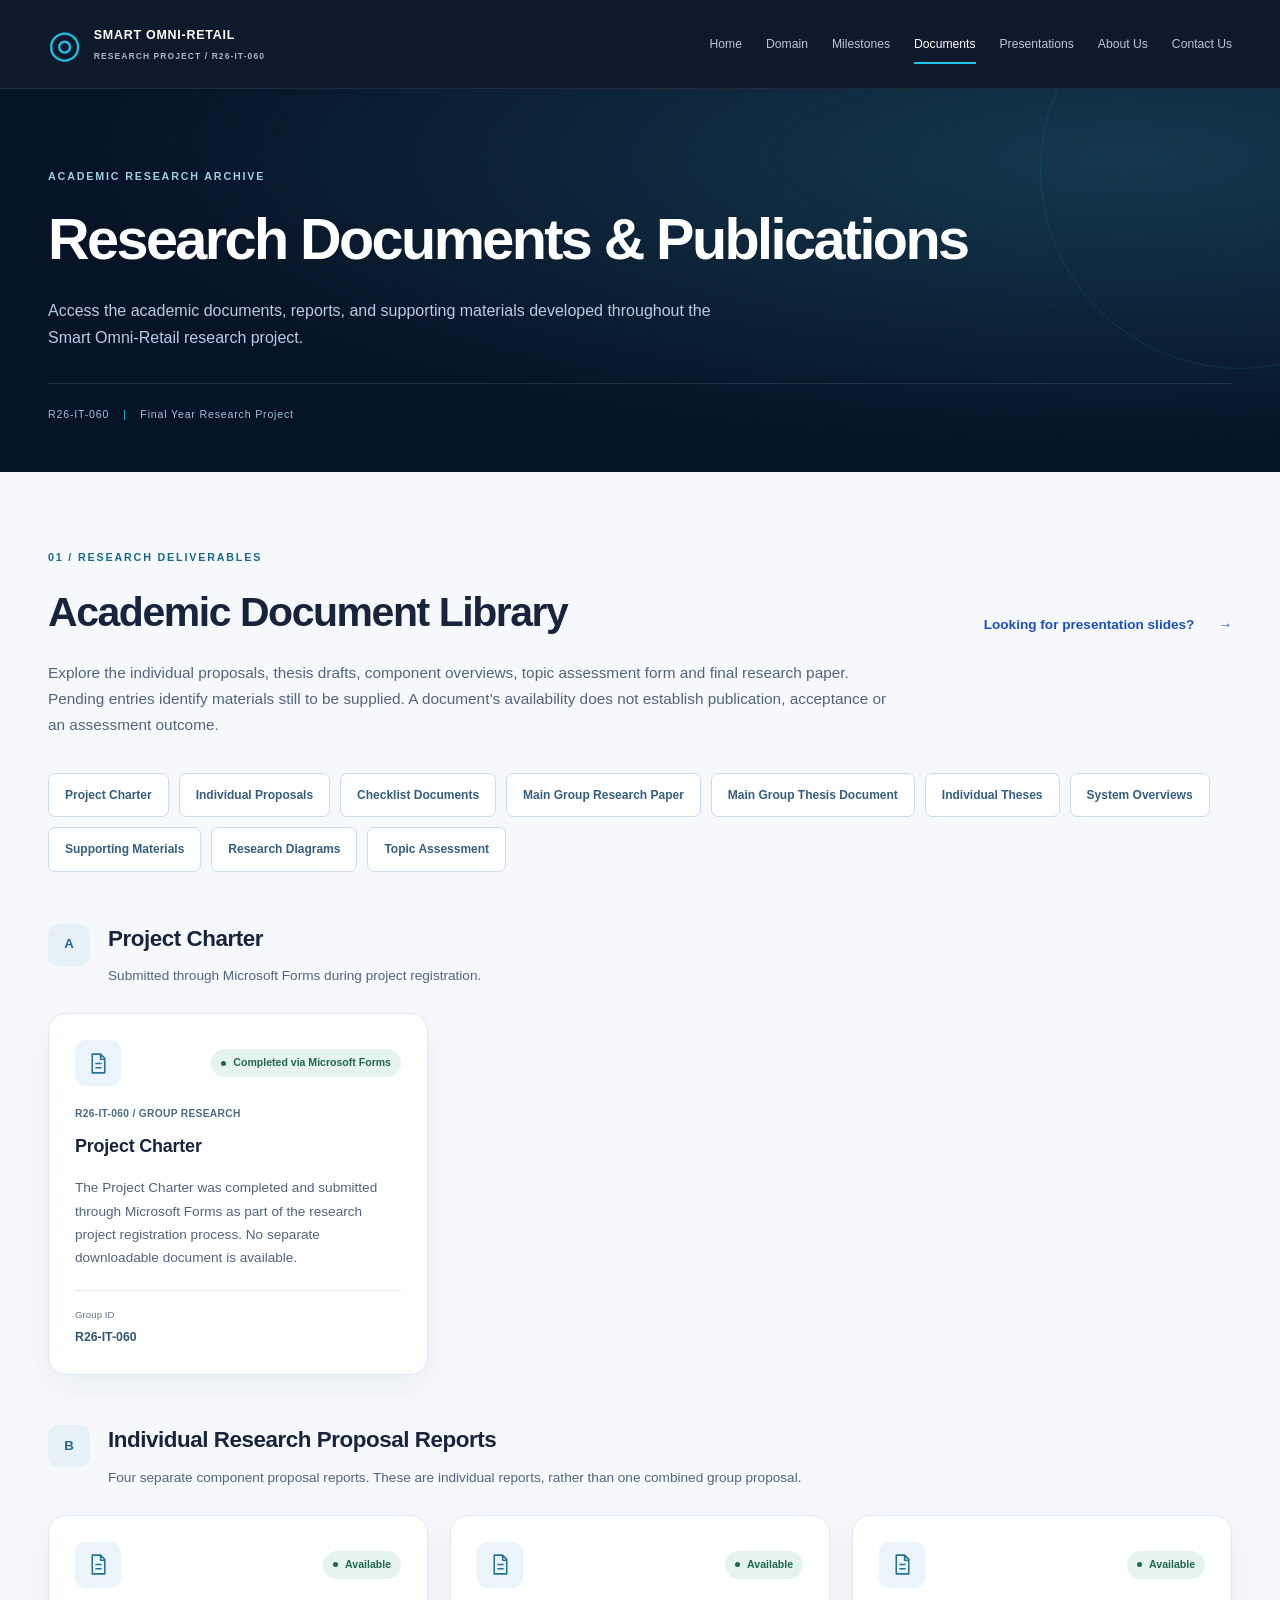
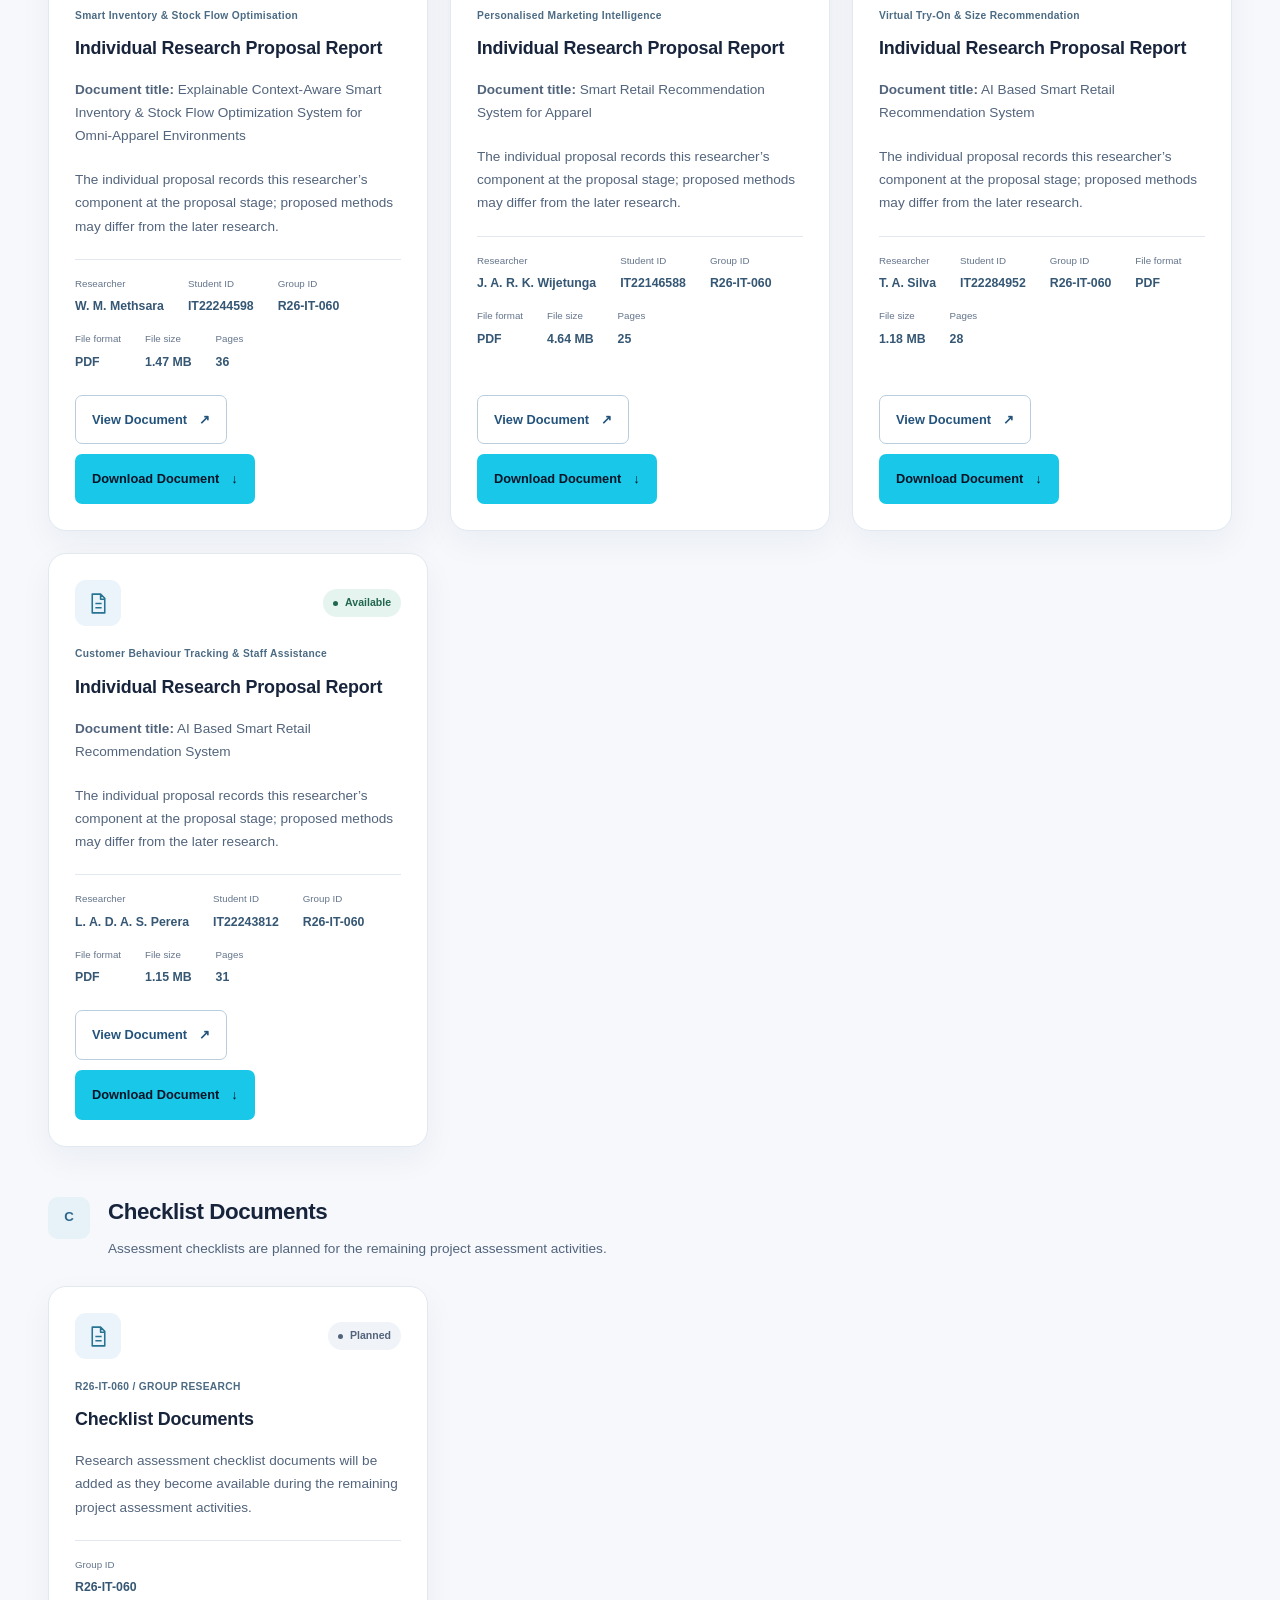
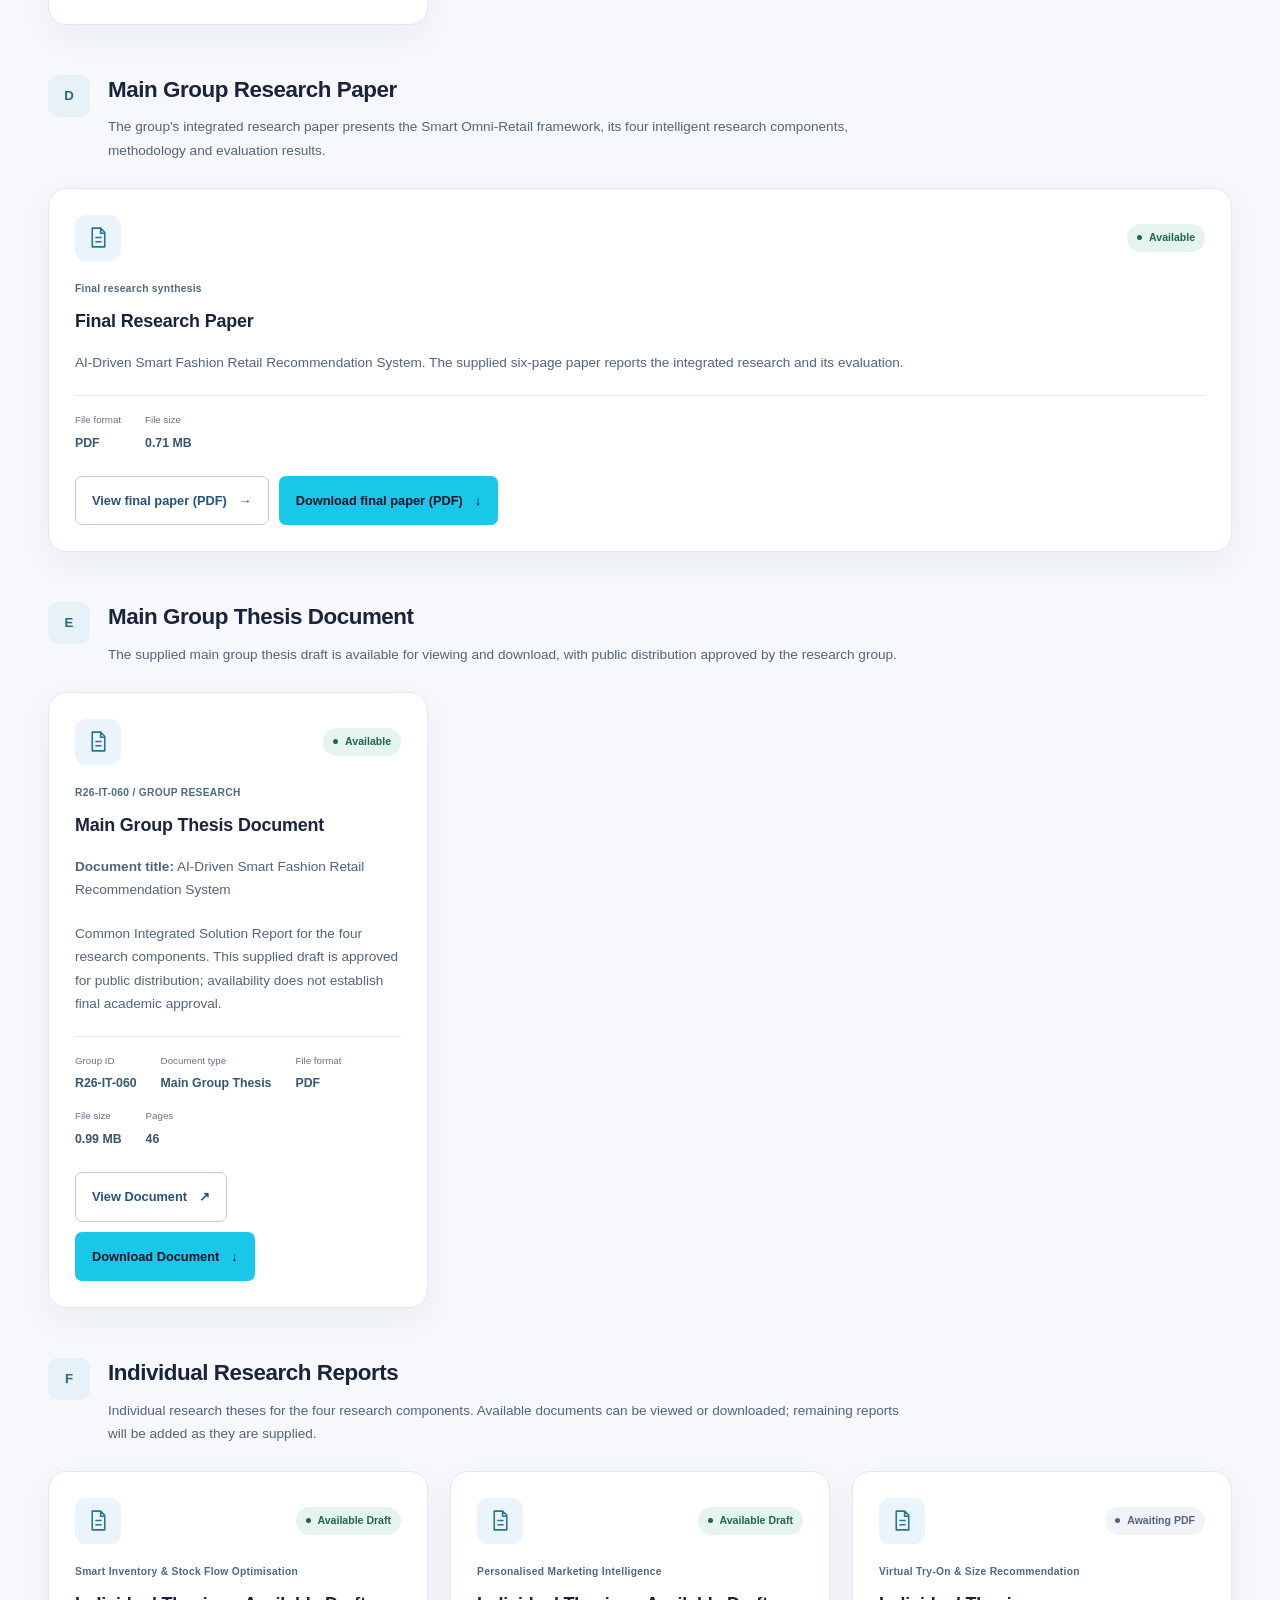
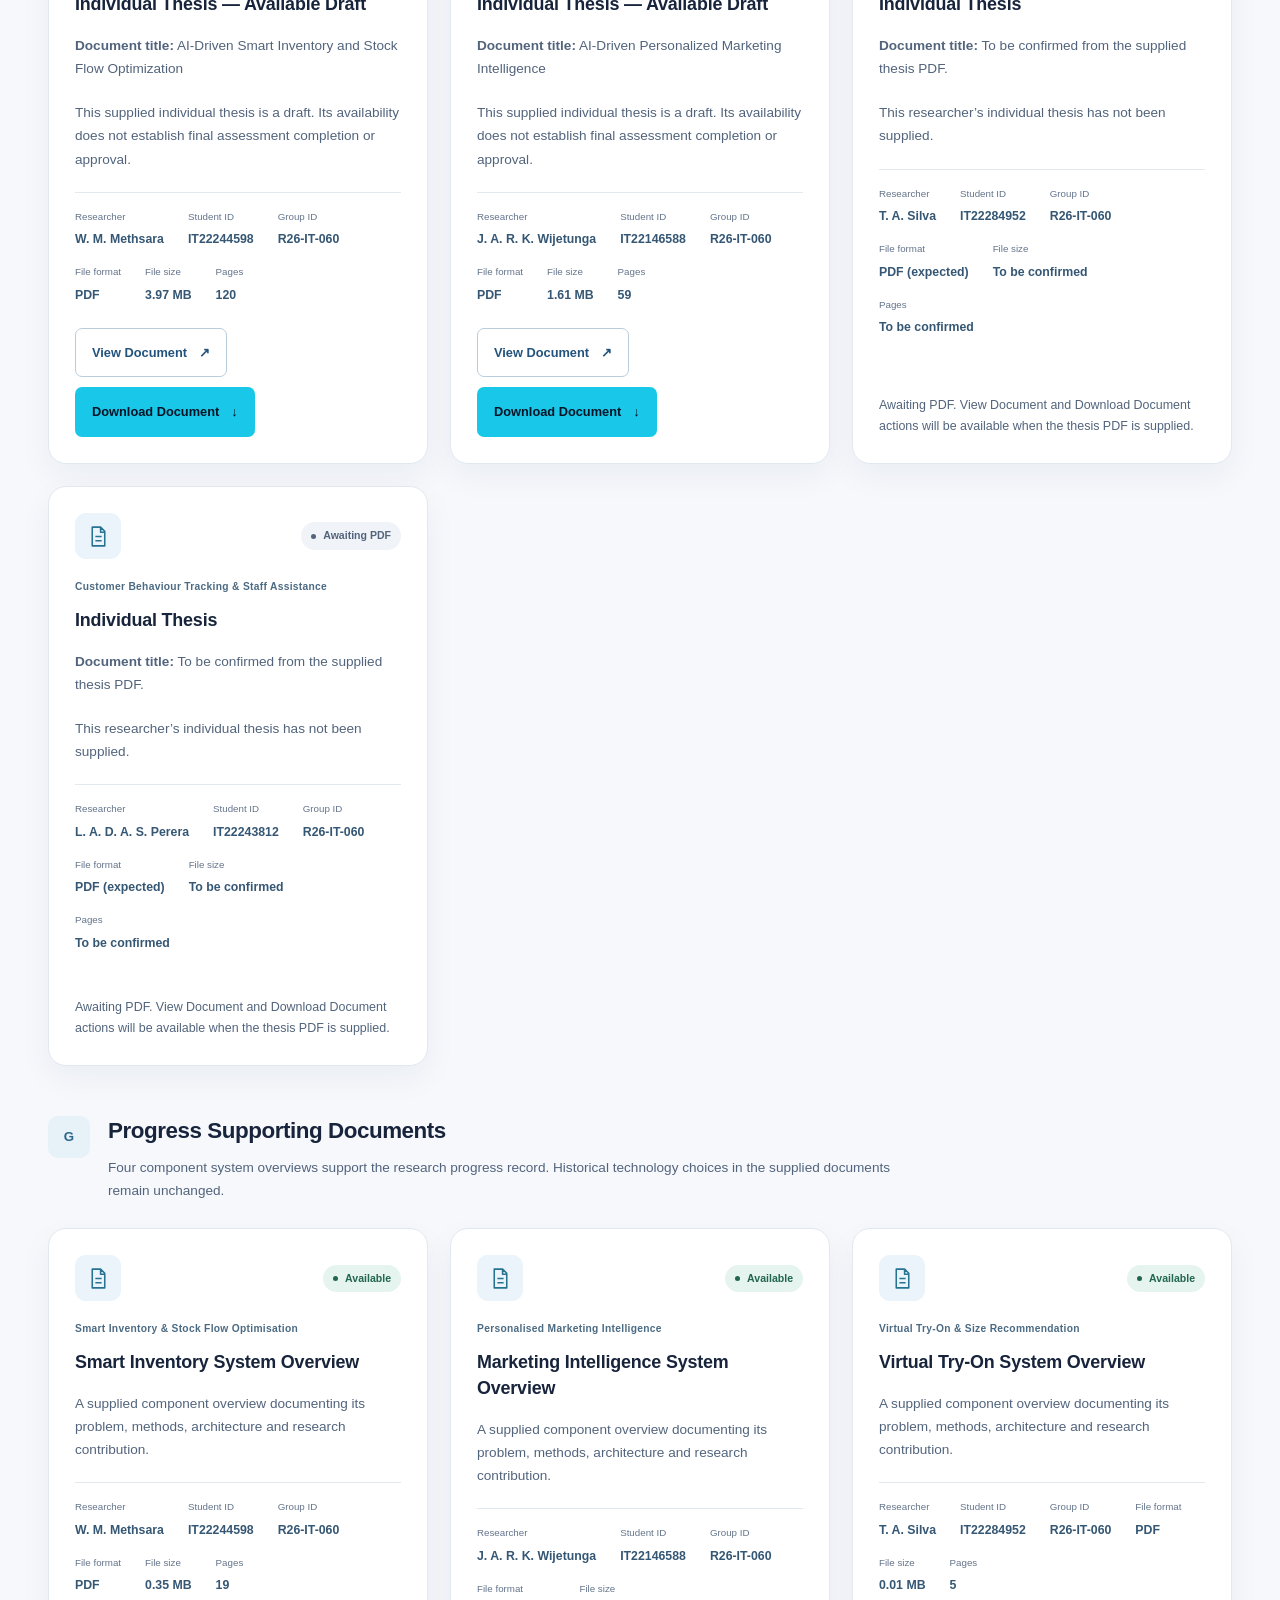
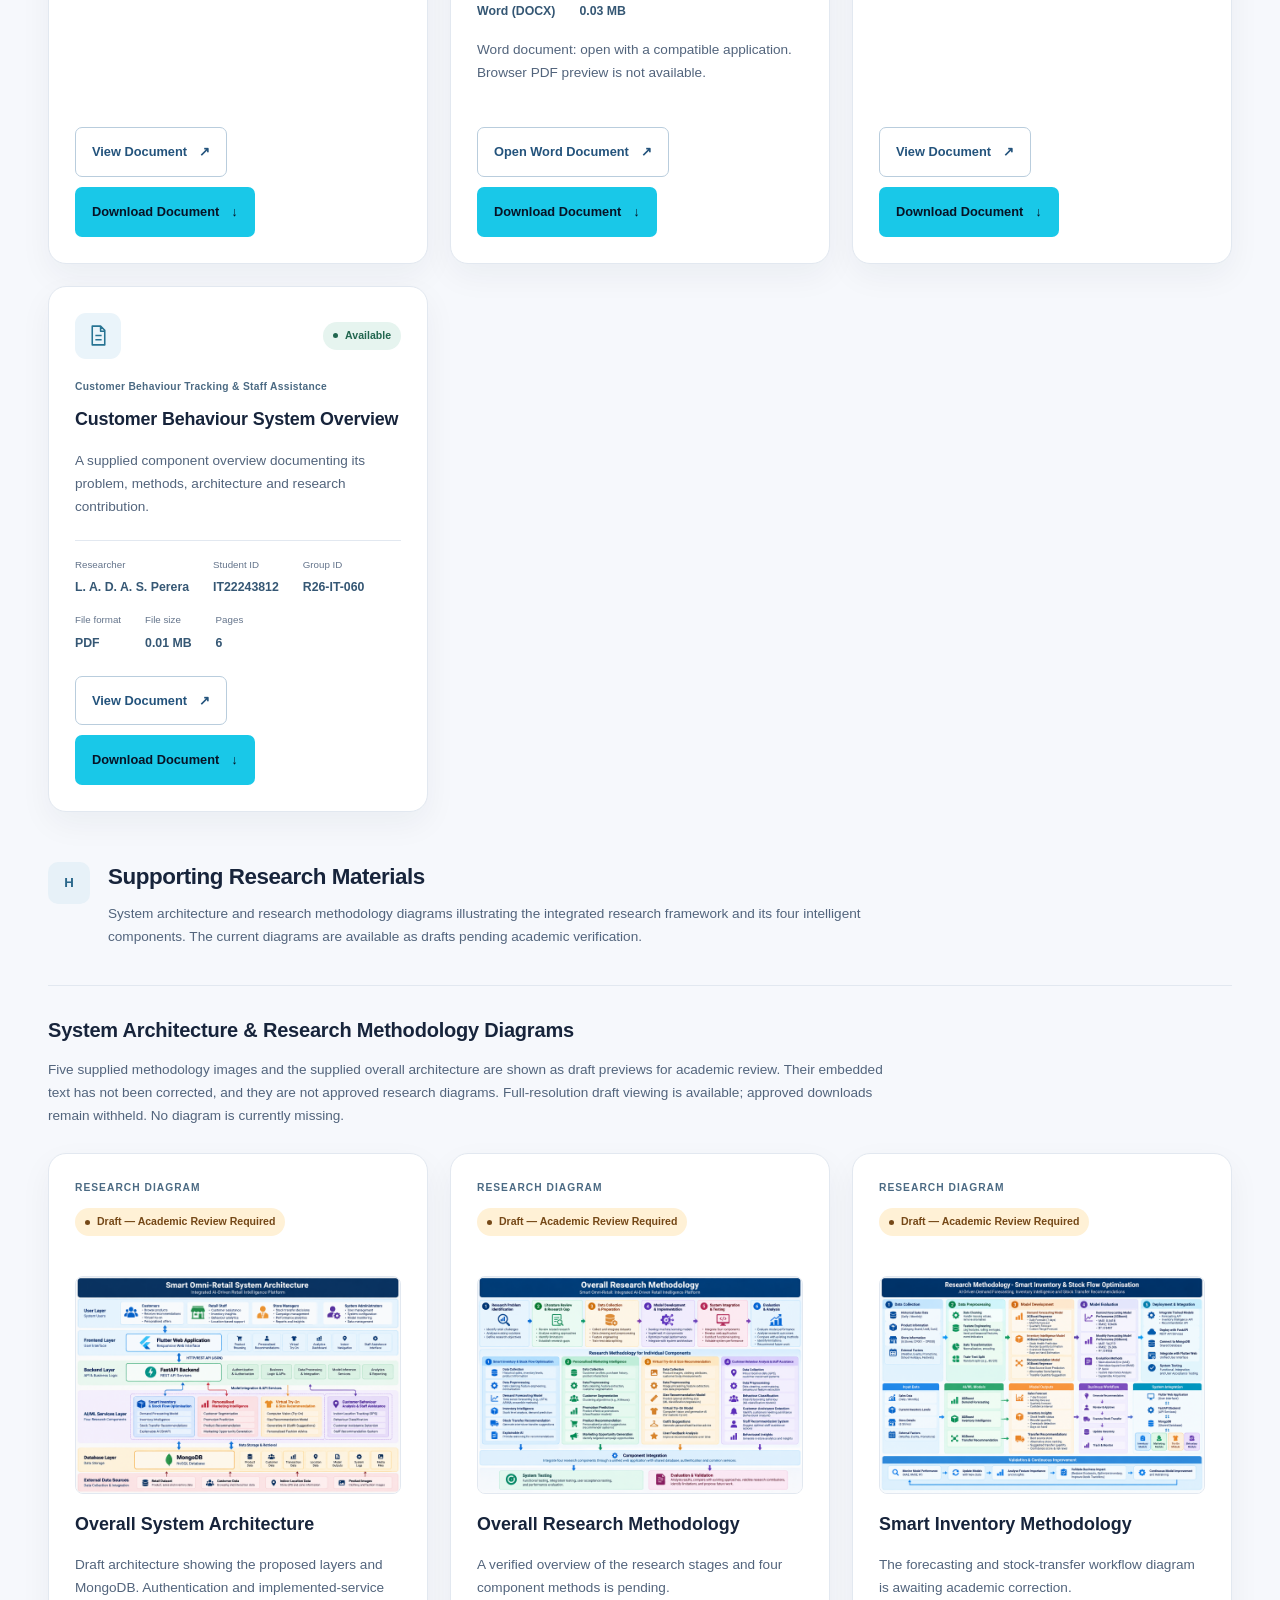
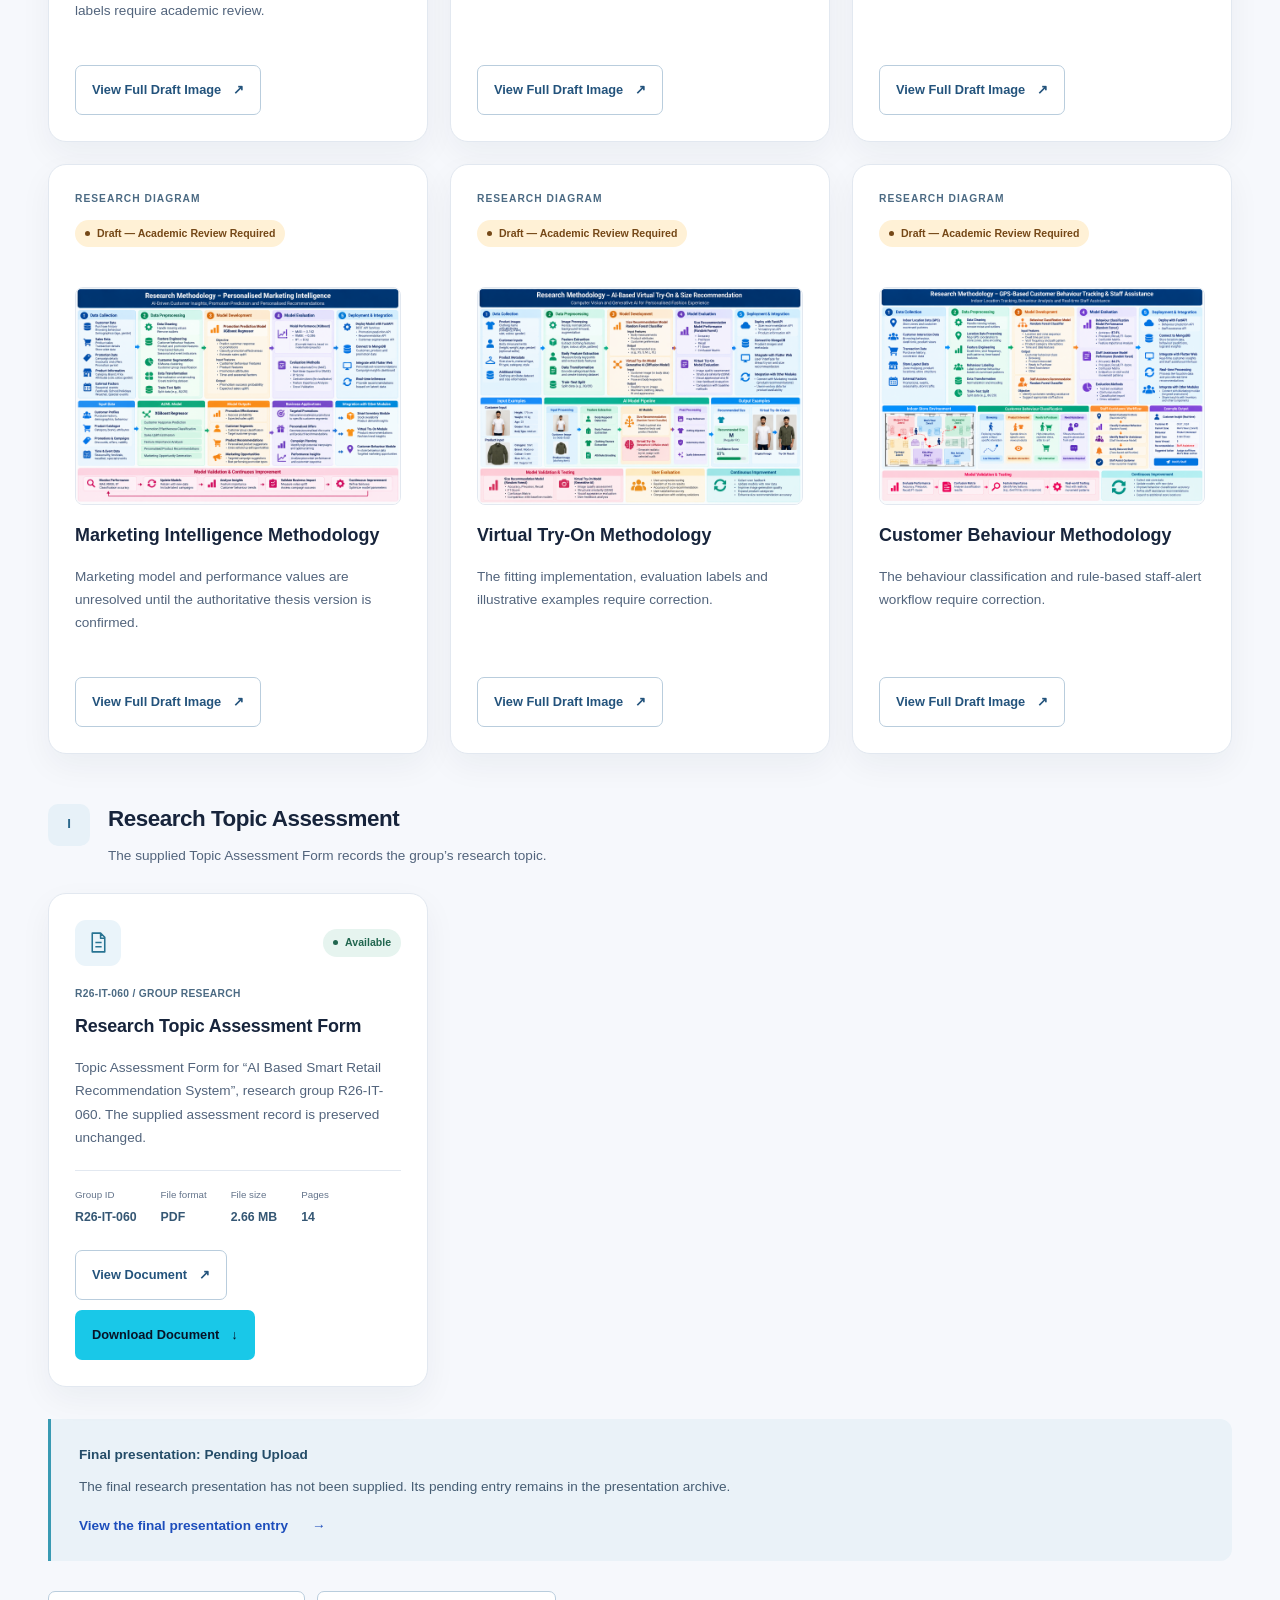
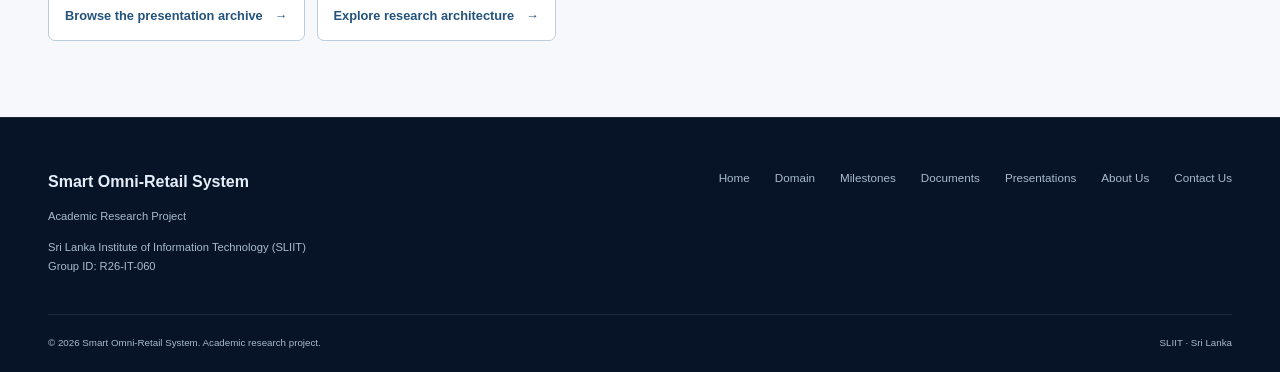
==== documents.html @ 410c2c69 "Initialize academic website source with private document exclusions" ====
<!DOCTYPE html>
<html lang="en"><head><meta charset="utf-8"><meta name="viewport" content="width=device-width,initial-scale=1"><meta name="description" content="Smart Omni-Retail System: an integrated AI-driven fashion retail research project at SLIIT, group R26-IT-060."><meta name="theme-color" content="#071326"><title>Documents | Smart Omni-Retail Research</title><link rel="stylesheet" href="css/style.css"><link rel="stylesheet" href="css/components.css"><link rel="stylesheet" href="css/responsive.css"></head><body><a class="skip" href="#main">Skip to main content</a><header><div class="container header-inner"><a class="brand" href="index.html"><span class="brand-mark" aria-hidden="true">&#9678;</span><span>SMART OMNI-RETAIL<small>RESEARCH PROJECT / R26-IT-060</small></span></a><nav class="desktop-nav" aria-label="Main navigation"><a href="index.html">Home</a><a href="domain.html">Domain</a><a href="milestones.html">Milestones</a><a href="documents.html" aria-current="page">Documents</a><a href="presentations.html">Presentations</a><a href="about.html">About Us</a><a href="contact.html">Contact Us</a></nav><details class="mobile-nav"><summary>Menu <span aria-hidden="true">&#43;</span></summary><nav aria-label="Mobile navigation"><a href="index.html">Home</a><a href="domain.html">Domain</a><a href="milestones.html">Milestones</a><a href="documents.html" aria-current="page">Documents</a><a href="presentations.html">Presentations</a><a href="about.html">About Us</a><a href="contact.html">Contact Us</a></nav></details></div></header><main id="main" class="archive-page"><section class="archive-hero"><div class="container"><p class="eyebrow">ACADEMIC RESEARCH ARCHIVE</p><h1>Research Documents &amp; Publications</h1><p class="archive-hero-description">Access the academic documents, reports, and supporting materials developed throughout the Smart Omni-Retail research project.</p><div class="archive-hero-meta">R26-IT-060 <span aria-hidden="true">|</span> Final Year Research Project</div></div></section><section class="section"><div class="container"><div class="archive-section-heading"><div><p class="eyebrow">01 / RESEARCH DELIVERABLES</p><h2>Academic Document Library</h2></div><a class="text-link" href="presentations.html">Looking for presentation slides? <span aria-hidden="true">&#8594;</span></a></div><p class="archive-lead">Explore the individual proposals, thesis drafts, component overviews, topic assessment form and final research paper. Pending entries identify materials still to be supplied. A document’s availability does not establish publication, acceptance or an assessment outcome.</p><nav class="archive-jump-links" aria-label="Document categories"><a href="#initiation">Project Charter</a><a href="#proposal-documents">Individual Proposals</a><a href="#checklist-documents">Checklist Documents</a><a href="#final-documents">Main Group Research Paper</a><a href="#group-report">Main Group Thesis Document</a><a href="#individual-reports">Individual Theses</a><a href="#progress-documents">System Overviews</a><a href="#supporting-materials">Supporting Materials</a><a href="#research-diagrams">Research Diagrams</a><a href="#topic-assessment">Topic Assessment</a></nav><section class="document-category" id="initiation" aria-labelledby="heading-initiation"><div class="category-heading"><span class="category-letter" aria-hidden="true">A</span><div><h3 id="heading-initiation">Project Charter</h3><p>Submitted through Microsoft Forms during project registration.</p></div></div><div class="document-grid"><article class="document-card"><div class="archive-card-top"><span class="file-icon"><svg viewBox="0 0 24 24" fill="none" stroke="currentColor" stroke-width="1.5" stroke-linejoin="round" aria-hidden="true"><path d="M6 3h8l4 4v14H6Z M14 3v5h4 M9 12h6 M9 16h6"></path></svg></span><span class="availability is-completed">Completed via Microsoft Forms</span></div><small>R26-IT-060 / GROUP RESEARCH</small><h4>Project Charter</h4><p>The Project Charter was completed and submitted through Microsoft Forms as part of the research project registration process. No separate downloadable document is available.</p><dl class="file-meta"><div><dt>Group ID</dt><dd>R26-IT-060</dd></div></dl></article></div></section><section class="document-category" id="proposal-documents" aria-labelledby="heading-proposal-documents"><div class="category-heading"><span class="category-letter" aria-hidden="true">B</span><div><h3 id="heading-proposal-documents">Individual Research Proposal Reports</h3><p>Four separate component proposal reports. These are individual reports, rather than one combined group proposal.</p></div></div><div class="document-grid"><article class="document-card"><div class="archive-card-top"><span class="file-icon"><svg viewBox="0 0 24 24" fill="none" stroke="currentColor" stroke-width="1.5" stroke-linejoin="round" aria-hidden="true"><path d="M6 3h8l4 4v14H6Z M14 3v5h4 M9 12h6 M9 16h6"></path></svg></span><span class="availability is-available">Available</span></div><small>Smart Inventory &amp; Stock Flow Optimisation</small><h4>Individual Research Proposal Report</h4><p class="document-title"><strong>Document title:</strong> Explainable Context-Aware Smart Inventory &amp; Stock Flow Optimization System for Omni-Apparel Environments</p><p>The individual proposal records this researcher’s component at the proposal stage; proposed methods may differ from the later research.</p><dl class="file-meta"><div><dt>Researcher</dt><dd>W. M. Methsara</dd></div><div><dt>Student ID</dt><dd>IT22244598</dd></div><div><dt>Group ID</dt><dd>R26-IT-060</dd></div><div><dt>File format</dt><dd>PDF</dd></div><div><dt>File size</dt><dd>1.47 MB</dd></div><div><dt>Pages</dt><dd>36</dd></div></dl><div class="archive-actions"><a class="button archive-outline" href="documents/proposal-reports/IT22244598%20-%20Proposal%20Report%20.pdf" target="_blank" rel="noopener noreferrer" aria-label="View Document: Individual Research Proposal Report — W. M. Methsara (PDF, opens in a new tab)">View Document <span aria-hidden="true">&#8599;</span></a><a class="button primary" href="documents/proposal-reports/IT22244598%20-%20Proposal%20Report%20.pdf" download aria-label="Download Individual Research Proposal Report — W. M. Methsara (PDF)">Download Document <span aria-hidden="true">&#8595;</span></a></div></article><article class="document-card"><div class="archive-card-top"><span class="file-icon"><svg viewBox="0 0 24 24" fill="none" stroke="currentColor" stroke-width="1.5" stroke-linejoin="round" aria-hidden="true"><path d="M6 3h8l4 4v14H6Z M14 3v5h4 M9 12h6 M9 16h6"></path></svg></span><span class="availability is-available">Available</span></div><small>Personalised Marketing Intelligence</small><h4>Individual Research Proposal Report</h4><p class="document-title"><strong>Document title:</strong> Smart Retail Recommendation System for Apparel</p><p>The individual proposal records this researcher’s component at the proposal stage; proposed methods may differ from the later research.</p><dl class="file-meta"><div><dt>Researcher</dt><dd>J. A. R. K. Wijetunga</dd></div><div><dt>Student ID</dt><dd>IT22146588</dd></div><div><dt>Group ID</dt><dd>R26-IT-060</dd></div><div><dt>File format</dt><dd>PDF</dd></div><div><dt>File size</dt><dd>4.64 MB</dd></div><div><dt>Pages</dt><dd>25</dd></div></dl><div class="archive-actions"><a class="button archive-outline" href="documents/proposal-reports/IT22146588%20-%20Proposal%20Report.pdf" target="_blank" rel="noopener noreferrer" aria-label="View Document: Individual Research Proposal Report — J. A. R. K. Wijetunga (PDF, opens in a new tab)">View Document <span aria-hidden="true">&#8599;</span></a><a class="button primary" href="documents/proposal-reports/IT22146588%20-%20Proposal%20Report.pdf" download aria-label="Download Individual Research Proposal Report — J. A. R. K. Wijetunga (PDF)">Download Document <span aria-hidden="true">&#8595;</span></a></div></article><article class="document-card"><div class="archive-card-top"><span class="file-icon"><svg viewBox="0 0 24 24" fill="none" stroke="currentColor" stroke-width="1.5" stroke-linejoin="round" aria-hidden="true"><path d="M6 3h8l4 4v14H6Z M14 3v5h4 M9 12h6 M9 16h6"></path></svg></span><span class="availability is-available">Available</span></div><small>Virtual Try-On &amp; Size Recommendation</small><h4>Individual Research Proposal Report</h4><p class="document-title"><strong>Document title:</strong> AI Based Smart Retail Recommendation System</p><p>The individual proposal records this researcher’s component at the proposal stage; proposed methods may differ from the later research.</p><dl class="file-meta"><div><dt>Researcher</dt><dd>T. A. Silva</dd></div><div><dt>Student ID</dt><dd>IT22284952</dd></div><div><dt>Group ID</dt><dd>R26-IT-060</dd></div><div><dt>File format</dt><dd>PDF</dd></div><div><dt>File size</dt><dd>1.18 MB</dd></div><div><dt>Pages</dt><dd>28</dd></div></dl><div class="archive-actions"><a class="button archive-outline" href="documents/proposal-reports/IT22284952_Proposal_Report.pdf" target="_blank" rel="noopener noreferrer" aria-label="View Document: Individual Research Proposal Report — T. A. Silva (PDF, opens in a new tab)">View Document <span aria-hidden="true">&#8599;</span></a><a class="button primary" href="documents/proposal-reports/IT22284952_Proposal_Report.pdf" download aria-label="Download Individual Research Proposal Report — T. A. Silva (PDF)">Download Document <span aria-hidden="true">&#8595;</span></a></div></article><article class="document-card"><div class="archive-card-top"><span class="file-icon"><svg viewBox="0 0 24 24" fill="none" stroke="currentColor" stroke-width="1.5" stroke-linejoin="round" aria-hidden="true"><path d="M6 3h8l4 4v14H6Z M14 3v5h4 M9 12h6 M9 16h6"></path></svg></span><span class="availability is-available">Available</span></div><small>Customer Behaviour Tracking &amp; Staff Assistance</small><h4>Individual Research Proposal Report</h4><p class="document-title"><strong>Document title:</strong> AI Based Smart Retail Recommendation System</p><p>The individual proposal records this researcher’s component at the proposal stage; proposed methods may differ from the later research.</p><dl class="file-meta"><div><dt>Researcher</dt><dd>L. A. D. A. S. Perera</dd></div><div><dt>Student ID</dt><dd>IT22243812</dd></div><div><dt>Group ID</dt><dd>R26-IT-060</dd></div><div><dt>File format</dt><dd>PDF</dd></div><div><dt>File size</dt><dd>1.15 MB</dd></div><div><dt>Pages</dt><dd>31</dd></div></dl><div class="archive-actions"><a class="button archive-outline" href="documents/proposal-reports/IT22243812_Proposal_Report.pdf" target="_blank" rel="noopener noreferrer" aria-label="View Document: Individual Research Proposal Report — L. A. D. A. S. Perera (PDF, opens in a new tab)">View Document <span aria-hidden="true">&#8599;</span></a><a class="button primary" href="documents/proposal-reports/IT22243812_Proposal_Report.pdf" download aria-label="Download Individual Research Proposal Report — L. A. D. A. S. Perera (PDF)">Download Document <span aria-hidden="true">&#8595;</span></a></div></article></div></section><section class="document-category" id="checklist-documents" aria-labelledby="heading-checklist-documents"><div class="category-heading"><span class="category-letter" aria-hidden="true">C</span><div><h3 id="heading-checklist-documents">Checklist Documents</h3><p>Assessment checklists are planned for the remaining project assessment activities.</p></div></div><div class="document-grid"><article class="document-card"><div class="archive-card-top"><span class="file-icon"><svg viewBox="0 0 24 24" fill="none" stroke="currentColor" stroke-width="1.5" stroke-linejoin="round" aria-hidden="true"><path d="M6 3h8l4 4v14H6Z M14 3v5h4 M9 12h6 M9 16h6"></path></svg></span><span class="availability is-planned">Planned</span></div><small>R26-IT-060 / GROUP RESEARCH</small><h4>Checklist Documents</h4><p>Research assessment checklist documents will be added as they become available during the remaining project assessment activities.</p><dl class="file-meta"><div><dt>Group ID</dt><dd>R26-IT-060</dd></div></dl></article></div></section><section class="document-category" id="final-documents" aria-labelledby="heading-final-documents"><div class="category-heading"><span class="category-letter" aria-hidden="true">D</span><div><h3 id="heading-final-documents">Main Group Research Paper</h3><p>The group's integrated research paper presents the Smart Omni-Retail framework, its four intelligent research components, methodology and evaluation results.</p></div></div><div class="document-grid"><article class="document-card"><div class="archive-card-top"><span class="file-icon"><svg viewBox="0 0 24 24" fill="none" stroke="currentColor" stroke-width="1.5" stroke-linejoin="round" aria-hidden="true"><path d="M6 3h8l4 4v14H6Z M14 3v5h4 M9 12h6 M9 16h6"/></svg></span><span class="availability is-available">Available</span></div><small>Final research synthesis</small><h4>Final Research Paper</h4><p>AI-Driven Smart Fashion Retail Recommendation System. The supplied six-page paper reports the integrated research and its evaluation.</p><dl class="file-meta"><div><dt>File format</dt><dd>PDF</dd></div><div><dt>File size</dt><dd>0.71 MB</dd></div></dl><div class="archive-actions"><a class="button archive-outline" href="documents/research-pdfs/An%20AI%20Driven%20Smart%20Retail%20Recommendation%20System.pdf">View final paper (PDF) <span aria-hidden="true">&#8594;</span></a><a class="button primary" href="documents/research-pdfs/An%20AI%20Driven%20Smart%20Retail%20Recommendation%20System.pdf" download>Download final paper (PDF) <span aria-hidden="true">&#8595;</span></a></div></article></div></section><section class="document-category" id="group-report" aria-labelledby="heading-group-report"><div class="category-heading"><span class="category-letter" aria-hidden="true">E</span><div><h3 id="heading-group-report">Main Group Thesis Document</h3><p>The supplied main group thesis draft is available for viewing and download, with public distribution approved by the research group.</p></div></div><div class="document-grid"><article class="document-card"><div class="archive-card-top"><span class="file-icon"><svg viewBox="0 0 24 24" fill="none" stroke="currentColor" stroke-width="1.5" stroke-linejoin="round" aria-hidden="true"><path d="M6 3h8l4 4v14H6Z M14 3v5h4 M9 12h6 M9 16h6"></path></svg></span><span class="availability is-available">Available</span></div><small>R26-IT-060 / GROUP RESEARCH</small><h4>Main Group Thesis Document</h4><p class="document-title"><strong>Document title:</strong> AI-Driven Smart Fashion Retail Recommendation System</p><p>Common Integrated Solution Report for the four research components. This supplied draft is approved for public distribution; availability does not establish final academic approval.</p><dl class="file-meta"><div><dt>Group ID</dt><dd>R26-IT-060</dd></div><div><dt>Document type</dt><dd>Main Group Thesis</dd></div><div><dt>File format</dt><dd>PDF</dd></div><div><dt>File size</dt><dd>0.99 MB</dd></div><div><dt>Pages</dt><dd>46</dd></div></dl><div class="archive-actions"><a class="button archive-outline" href="documents/group-thesis/R26-IT-060_DRAFT.pdf" target="_blank" rel="noopener noreferrer" aria-label="View Document: Main Group Thesis (PDF draft, opens in a new tab)">View Document <span aria-hidden="true">&#8599;</span></a><a class="button primary" href="documents/group-thesis/R26-IT-060_DRAFT.pdf" download aria-label="Download Main Group Thesis (PDF draft)">Download Document <span aria-hidden="true">&#8595;</span></a></div></article></div></section><section class="document-category" id="individual-reports" aria-labelledby="heading-individual-reports"><div class="category-heading"><span class="category-letter" aria-hidden="true">F</span><div><h3 id="heading-individual-reports">Individual Research Reports</h3><p>Individual research theses for the four research components. Available documents can be viewed or downloaded; remaining reports will be added as they are supplied.</p></div></div><div class="document-grid"><article class="document-card"><div class="archive-card-top"><span class="file-icon"><svg viewBox="0 0 24 24" fill="none" stroke="currentColor" stroke-width="1.5" stroke-linejoin="round" aria-hidden="true"><path d="M6 3h8l4 4v14H6Z M14 3v5h4 M9 12h6 M9 16h6"></path></svg></span><span class="availability is-available">Available Draft</span></div><small>Smart Inventory &amp; Stock Flow Optimisation</small><h4>Individual Thesis — Available Draft</h4><p class="document-title"><strong>Document title:</strong> AI-Driven Smart Inventory and Stock Flow Optimization</p><p>This supplied individual thesis is a draft. Its availability does not establish final assessment completion or approval.</p><dl class="file-meta"><div><dt>Researcher</dt><dd>W. M. Methsara</dd></div><div><dt>Student ID</dt><dd>IT22244598</dd></div><div><dt>Group ID</dt><dd>R26-IT-060</dd></div><div><dt>File format</dt><dd>PDF</dd></div><div><dt>File size</dt><dd>3.97 MB</dd></div><div><dt>Pages</dt><dd>120</dd></div></dl><div class="archive-actions"><a class="button archive-outline" href="documents/individual-theses/IT22244598_DRAFT.pdf" target="_blank" rel="noopener noreferrer" aria-label="View Document: Individual Thesis — Available Draft — W. M. Methsara (PDF, opens in a new tab)">View Document <span aria-hidden="true">&#8599;</span></a><a class="button primary" href="documents/individual-theses/IT22244598_DRAFT.pdf" download aria-label="Download Individual Thesis — Available Draft — W. M. Methsara (PDF)">Download Document <span aria-hidden="true">&#8595;</span></a></div></article><article class="document-card"><div class="archive-card-top"><span class="file-icon"><svg viewBox="0 0 24 24" fill="none" stroke="currentColor" stroke-width="1.5" stroke-linejoin="round" aria-hidden="true"><path d="M6 3h8l4 4v14H6Z M14 3v5h4 M9 12h6 M9 16h6"></path></svg></span><span class="availability is-available">Available Draft</span></div><small>Personalised Marketing Intelligence</small><h4>Individual Thesis — Available Draft</h4><p class="document-title"><strong>Document title:</strong> AI-Driven Personalized Marketing Intelligence</p><p>This supplied individual thesis is a draft. Its availability does not establish final assessment completion or approval.</p><dl class="file-meta"><div><dt>Researcher</dt><dd>J. A. R. K. Wijetunga</dd></div><div><dt>Student ID</dt><dd>IT22146588</dd></div><div><dt>Group ID</dt><dd>R26-IT-060</dd></div><div><dt>File format</dt><dd>PDF</dd></div><div><dt>File size</dt><dd>1.61 MB</dd></div><div><dt>Pages</dt><dd>59</dd></div></dl><div class="archive-actions"><a class="button archive-outline" href="documents/individual-theses/IT22146588_DRAFT.pdf" target="_blank" rel="noopener noreferrer" aria-label="View Document: Individual Thesis — Available Draft — J. A. R. K. Wijetunga (PDF, opens in a new tab)">View Document <span aria-hidden="true">&#8599;</span></a><a class="button primary" href="documents/individual-theses/IT22146588_DRAFT.pdf" download aria-label="Download Individual Thesis — Available Draft — J. A. R. K. Wijetunga (PDF)">Download Document <span aria-hidden="true">&#8595;</span></a></div></article><article class="document-card"><div class="archive-card-top"><span class="file-icon"><svg viewBox="0 0 24 24" fill="none" stroke="currentColor" stroke-width="1.5" stroke-linejoin="round" aria-hidden="true"><path d="M6 3h8l4 4v14H6Z M14 3v5h4 M9 12h6 M9 16h6"></path></svg></span><span class="availability is-pending">Awaiting PDF</span></div><small>Virtual Try-On &amp; Size Recommendation</small><h4>Individual Thesis</h4><p class="document-title"><strong>Document title:</strong> To be confirmed from the supplied thesis PDF.</p><p>This researcher’s individual thesis has not been supplied.</p><dl class="file-meta"><div><dt>Researcher</dt><dd>T. A. Silva</dd></div><div><dt>Student ID</dt><dd>IT22284952</dd></div><div><dt>Group ID</dt><dd>R26-IT-060</dd></div><div><dt>File format</dt><dd>PDF (expected)</dd></div><div><dt>File size</dt><dd>To be confirmed</dd></div><div><dt>Pages</dt><dd>To be confirmed</dd></div></dl><div class="archive-actions"><p class="pending-action">Awaiting PDF. View Document and Download Document actions will be available when the thesis PDF is supplied.</p></div></article><article class="document-card"><div class="archive-card-top"><span class="file-icon"><svg viewBox="0 0 24 24" fill="none" stroke="currentColor" stroke-width="1.5" stroke-linejoin="round" aria-hidden="true"><path d="M6 3h8l4 4v14H6Z M14 3v5h4 M9 12h6 M9 16h6"></path></svg></span><span class="availability is-pending">Awaiting PDF</span></div><small>Customer Behaviour Tracking &amp; Staff Assistance</small><h4>Individual Thesis</h4><p class="document-title"><strong>Document title:</strong> To be confirmed from the supplied thesis PDF.</p><p>This researcher’s individual thesis has not been supplied.</p><dl class="file-meta"><div><dt>Researcher</dt><dd>L. A. D. A. S. Perera</dd></div><div><dt>Student ID</dt><dd>IT22243812</dd></div><div><dt>Group ID</dt><dd>R26-IT-060</dd></div><div><dt>File format</dt><dd>PDF (expected)</dd></div><div><dt>File size</dt><dd>To be confirmed</dd></div><div><dt>Pages</dt><dd>To be confirmed</dd></div></dl><div class="archive-actions"><p class="pending-action">Awaiting PDF. View Document and Download Document actions will be available when the thesis PDF is supplied.</p></div></article></div></section><section class="document-category" id="progress-documents" aria-labelledby="heading-progress-documents"><div class="category-heading"><span class="category-letter" aria-hidden="true">G</span><div><h3 id="heading-progress-documents">Progress Supporting Documents</h3><p>Four component system overviews support the research progress record. Historical technology choices in the supplied documents remain unchanged.</p></div></div><div class="document-grid"><article class="document-card"><div class="archive-card-top"><span class="file-icon"><svg viewBox="0 0 24 24" fill="none" stroke="currentColor" stroke-width="1.5" stroke-linejoin="round" aria-hidden="true"><path d="M6 3h8l4 4v14H6Z M14 3v5h4 M9 12h6 M9 16h6"></path></svg></span><span class="availability is-available">Available</span></div><small>Smart Inventory &amp; Stock Flow Optimisation</small><h4>Smart Inventory System Overview</h4><p>A supplied component overview documenting its problem, methods, architecture and research contribution.</p><dl class="file-meta"><div><dt>Researcher</dt><dd>W. M. Methsara</dd></div><div><dt>Student ID</dt><dd>IT22244598</dd></div><div><dt>Group ID</dt><dd>R26-IT-060</dd></div><div><dt>File format</dt><dd>PDF</dd></div><div><dt>File size</dt><dd>0.35 MB</dd></div><div><dt>Pages</dt><dd>19</dd></div></dl><div class="archive-actions"><a class="button archive-outline" href="documents/system-overviews/System_Overview_IT22244598.pdf" target="_blank" rel="noopener noreferrer" aria-label="View Document: Smart Inventory System Overview — W. M. Methsara (PDF, opens in a new tab)">View Document <span aria-hidden="true">&#8599;</span></a><a class="button primary" href="documents/system-overviews/System_Overview_IT22244598.pdf" download aria-label="Download Smart Inventory System Overview — W. M. Methsara (PDF)">Download Document <span aria-hidden="true">&#8595;</span></a></div></article><article class="document-card"><div class="archive-card-top"><span class="file-icon"><svg viewBox="0 0 24 24" fill="none" stroke="currentColor" stroke-width="1.5" stroke-linejoin="round" aria-hidden="true"><path d="M6 3h8l4 4v14H6Z M14 3v5h4 M9 12h6 M9 16h6"></path></svg></span><span class="availability is-available">Available</span></div><small>Personalised Marketing Intelligence</small><h4>Marketing Intelligence System Overview</h4><p>A supplied component overview documenting its problem, methods, architecture and research contribution.</p><dl class="file-meta"><div><dt>Researcher</dt><dd>J. A. R. K. Wijetunga</dd></div><div><dt>Student ID</dt><dd>IT22146588</dd></div><div><dt>Group ID</dt><dd>R26-IT-060</dd></div><div><dt>File format</dt><dd>Word (DOCX)</dd></div><div><dt>File size</dt><dd>0.03 MB</dd></div></dl><p class="document-format-note">Word document: open with a compatible application. Browser PDF preview is not available.</p><div class="archive-actions"><a class="button archive-outline" href="documents/system-overviews/System_Overview_Marketing_Intelligence%20-%20RW.docx" target="_blank" rel="noopener noreferrer" aria-label="Open Word Document: Marketing Intelligence System Overview — J. A. R. K. Wijetunga (DOCX)">Open Word Document <span aria-hidden="true">&#8599;</span></a><a class="button primary" href="documents/system-overviews/System_Overview_Marketing_Intelligence%20-%20RW.docx" download aria-label="Download Marketing Intelligence System Overview — J. A. R. K. Wijetunga (DOCX)">Download Document <span aria-hidden="true">&#8595;</span></a></div></article><article class="document-card"><div class="archive-card-top"><span class="file-icon"><svg viewBox="0 0 24 24" fill="none" stroke="currentColor" stroke-width="1.5" stroke-linejoin="round" aria-hidden="true"><path d="M6 3h8l4 4v14H6Z M14 3v5h4 M9 12h6 M9 16h6"></path></svg></span><span class="availability is-available">Available</span></div><small>Virtual Try-On &amp; Size Recommendation</small><h4>Virtual Try-On System Overview</h4><p>A supplied component overview documenting its problem, methods, architecture and research contribution.</p><dl class="file-meta"><div><dt>Researcher</dt><dd>T. A. Silva</dd></div><div><dt>Student ID</dt><dd>IT22284952</dd></div><div><dt>Group ID</dt><dd>R26-IT-060</dd></div><div><dt>File format</dt><dd>PDF</dd></div><div><dt>File size</dt><dd>0.01 MB</dd></div><div><dt>Pages</dt><dd>5</dd></div></dl><div class="archive-actions"><a class="button archive-outline" href="documents/system-overviews/System_overview-IT22284952.pdf" target="_blank" rel="noopener noreferrer" aria-label="View Document: Virtual Try-On System Overview — T. A. Silva (PDF, opens in a new tab)">View Document <span aria-hidden="true">&#8599;</span></a><a class="button primary" href="documents/system-overviews/System_overview-IT22284952.pdf" download aria-label="Download Virtual Try-On System Overview — T. A. Silva (PDF)">Download Document <span aria-hidden="true">&#8595;</span></a></div></article><article class="document-card"><div class="archive-card-top"><span class="file-icon"><svg viewBox="0 0 24 24" fill="none" stroke="currentColor" stroke-width="1.5" stroke-linejoin="round" aria-hidden="true"><path d="M6 3h8l4 4v14H6Z M14 3v5h4 M9 12h6 M9 16h6"></path></svg></span><span class="availability is-available">Available</span></div><small>Customer Behaviour Tracking &amp; Staff Assistance</small><h4>Customer Behaviour System Overview</h4><p>A supplied component overview documenting its problem, methods, architecture and research contribution.</p><dl class="file-meta"><div><dt>Researcher</dt><dd>L. A. D. A. S. Perera</dd></div><div><dt>Student ID</dt><dd>IT22243812</dd></div><div><dt>Group ID</dt><dd>R26-IT-060</dd></div><div><dt>File format</dt><dd>PDF</dd></div><div><dt>File size</dt><dd>0.01 MB</dd></div><div><dt>Pages</dt><dd>6</dd></div></dl><div class="archive-actions"><a class="button archive-outline" href="documents/system-overviews/System_overview-IT22243812.pdf" target="_blank" rel="noopener noreferrer" aria-label="View Document: Customer Behaviour System Overview — L. A. D. A. S. Perera (PDF, opens in a new tab)">View Document <span aria-hidden="true">&#8599;</span></a><a class="button primary" href="documents/system-overviews/System_overview-IT22243812.pdf" download aria-label="Download Customer Behaviour System Overview — L. A. D. A. S. Perera (PDF)">Download Document <span aria-hidden="true">&#8595;</span></a></div></article></div></section><section class="document-category" id="supporting-materials" aria-labelledby="heading-supporting-materials"><div class="category-heading"><span class="category-letter" aria-hidden="true">H</span><div><h3 id="heading-supporting-materials">Supporting Research Materials</h3><p>System architecture and research methodology diagrams illustrating the integrated research framework and its four intelligent components. The current diagrams are available as drafts pending academic verification.</p></div></div><section class="diagram-library" id="research-diagrams" aria-labelledby="heading-research-diagrams"><h4 id="heading-research-diagrams">System Architecture &amp; Research Methodology Diagrams</h4><p class="diagram-library-intro">Five supplied methodology images and the supplied overall architecture are shown as draft previews for academic review. Their embedded text has not been corrected, and they are not approved research diagrams. Full-resolution draft viewing is available; approved downloads remain withheld. No diagram is currently missing.</p><div class="document-grid"><article class="document-card diagram-card"><div class="archive-card-top"><small>RESEARCH DIAGRAM</small><span class="availability is-pending">Draft — Academic Review Required</span></div><img class="diagram-preview" src="assets/diagrams/Smart%20Omni-Retail%20System%20Architecture%20%281%29.png" width="1536" height="1024" loading="lazy" decoding="async" alt="Draft overall system architecture diagram; embedded services and integrations require academic review."><h5>Overall System Architecture</h5><p>Draft architecture showing the proposed layers and MongoDB. Authentication and implemented-service labels require academic review.</p><div class="archive-actions"><a class="button archive-outline" href="assets/diagrams/Smart%20Omni-Retail%20System%20Architecture%20%281%29.png" target="_blank" rel="noopener noreferrer" aria-label="View full-resolution draft: Overall System Architecture (PNG, opens in a new tab)">View Full Draft Image <span aria-hidden="true">&#8599;</span></a></div></article><article class="document-card diagram-card"><div class="archive-card-top"><small>RESEARCH DIAGRAM</small><span class="availability is-pending">Draft — Academic Review Required</span></div><img class="diagram-preview" src="assets/diagrams/AI-Driven%20Omni-Retail%20Research%20Workflow.png" width="1536" height="1024" loading="lazy" decoding="async" alt="Draft overall research methodology diagram; embedded methods and results require academic review."><h5>Overall Research Methodology</h5><p>A verified overview of the research stages and four component methods is pending.</p><div class="archive-actions"><a class="button archive-outline" href="assets/diagrams/AI-Driven%20Omni-Retail%20Research%20Workflow.png" target="_blank" rel="noopener noreferrer" aria-label="View full-resolution draft: Overall Research Methodology (PNG, opens in a new tab)">View Full Draft Image <span aria-hidden="true">&#8599;</span></a></div></article><article class="document-card diagram-card"><div class="archive-card-top"><small>RESEARCH DIAGRAM</small><span class="availability is-pending">Draft — Academic Review Required</span></div><img class="diagram-preview" src="assets/diagrams/Smart%20Inventory%20Optimisation%20Methodology.png" width="1536" height="1024" loading="lazy" decoding="async" alt="Draft smart inventory methodology diagram; embedded methods and results require academic review."><h5>Smart Inventory Methodology</h5><p>The forecasting and stock-transfer workflow diagram is awaiting academic correction.</p><div class="archive-actions"><a class="button archive-outline" href="assets/diagrams/Smart%20Inventory%20Optimisation%20Methodology.png" target="_blank" rel="noopener noreferrer" aria-label="View full-resolution draft: Smart Inventory Methodology (PNG, opens in a new tab)">View Full Draft Image <span aria-hidden="true">&#8599;</span></a></div></article><article class="document-card diagram-card"><div class="archive-card-top"><small>RESEARCH DIAGRAM</small><span class="availability is-pending">Draft — Academic Review Required</span></div><img class="diagram-preview" src="assets/diagrams/Personalised%20Marketing%20Intelligence%20Flowchart.png" width="1536" height="1024" loading="lazy" decoding="async" alt="Draft marketing intelligence methodology diagram; embedded methods and results require academic review."><h5>Marketing Intelligence Methodology</h5><p>Marketing model and performance values are unresolved until the authoritative thesis version is confirmed.</p><div class="archive-actions"><a class="button archive-outline" href="assets/diagrams/Personalised%20Marketing%20Intelligence%20Flowchart.png" target="_blank" rel="noopener noreferrer" aria-label="View full-resolution draft: Marketing Intelligence Methodology (PNG, opens in a new tab)">View Full Draft Image <span aria-hidden="true">&#8599;</span></a></div></article><article class="document-card diagram-card"><div class="archive-card-top"><small>RESEARCH DIAGRAM</small><span class="availability is-pending">Draft — Academic Review Required</span></div><img class="diagram-preview" src="assets/diagrams/AI%20Fashion%20Try-On%20Methodology%20Infographic.png" width="1536" height="1024" loading="lazy" decoding="async" alt="Draft virtual try-on methodology diagram; embedded methods and results require academic review."><h5>Virtual Try-On Methodology</h5><p>The fitting implementation, evaluation labels and illustrative examples require correction.</p><div class="archive-actions"><a class="button archive-outline" href="assets/diagrams/AI%20Fashion%20Try-On%20Methodology%20Infographic.png" target="_blank" rel="noopener noreferrer" aria-label="View full-resolution draft: Virtual Try-On Methodology (PNG, opens in a new tab)">View Full Draft Image <span aria-hidden="true">&#8599;</span></a></div></article><article class="document-card diagram-card"><div class="archive-card-top"><small>RESEARCH DIAGRAM</small><span class="availability is-pending">Draft — Academic Review Required</span></div><img class="diagram-preview" src="assets/diagrams/GPS-Based%20Customer%20Behaviour%20Research%20Workflow.png" width="1536" height="1024" loading="lazy" decoding="async" alt="Draft customer behaviour methodology diagram; embedded methods and results require academic review."><h5>Customer Behaviour Methodology</h5><p>The behaviour classification and rule-based staff-alert workflow require correction.</p><div class="archive-actions"><a class="button archive-outline" href="assets/diagrams/GPS-Based%20Customer%20Behaviour%20Research%20Workflow.png" target="_blank" rel="noopener noreferrer" aria-label="View full-resolution draft: Customer Behaviour Methodology (PNG, opens in a new tab)">View Full Draft Image <span aria-hidden="true">&#8599;</span></a></div></article></div></section></section><section class="document-category" id="topic-assessment" aria-labelledby="heading-topic-assessment"><div class="category-heading"><span class="category-letter" aria-hidden="true">I</span><div><h3 id="heading-topic-assessment">Research Topic Assessment</h3><p>The supplied Topic Assessment Form records the group’s research topic.</p></div></div><div class="document-grid"><article class="document-card"><div class="archive-card-top"><span class="file-icon"><svg viewBox="0 0 24 24" fill="none" stroke="currentColor" stroke-width="1.5" stroke-linejoin="round" aria-hidden="true"><path d="M6 3h8l4 4v14H6Z M14 3v5h4 M9 12h6 M9 16h6"></path></svg></span><span class="availability is-available">Available</span></div><small>R26-IT-060 / GROUP RESEARCH</small><h4>Research Topic Assessment Form</h4><p>Topic Assessment Form for “AI Based Smart Retail Recommendation System”, research group R26-IT-060. The supplied assessment record is preserved unchanged.</p><dl class="file-meta"><div><dt>Group ID</dt><dd>R26-IT-060</dd></div><div><dt>File format</dt><dd>PDF</dd></div><div><dt>File size</dt><dd>2.66 MB</dd></div><div><dt>Pages</dt><dd>14</dd></div></dl><div class="archive-actions"><a class="button archive-outline" href="documents/topic-assessment/TAF%20R26-IT-60.pdf" target="_blank" rel="noopener noreferrer" aria-label="View Document: Research Topic Assessment Form (PDF, opens in a new tab)">View Document <span aria-hidden="true">&#8599;</span></a><a class="button primary" href="documents/topic-assessment/TAF%20R26-IT-60.pdf" download aria-label="Download Research Topic Assessment Form (PDF)">Download Document <span aria-hidden="true">&#8595;</span></a></div></article></div></section><aside class="archive-note"><strong>Final presentation: Pending Upload</strong><p>The final research presentation has not been supplied. Its pending entry remains in the presentation archive.</p><a class="text-link" href="presentations.html#final-presentation">View the final presentation entry <span aria-hidden="true">&#8594;</span></a></aside><div class="archive-bottom-links"><a class="button archive-outline" href="presentations.html">Browse the presentation archive <span aria-hidden="true">&#8594;</span></a><a class="button archive-outline" href="domain.html#architecture">Explore research architecture <span aria-hidden="true">&#8594;</span></a></div></div></section></main><footer><div class="container footer-grid"><div><a class="footer-brand" href="index.html">Smart Omni-Retail System</a><p>Academic Research Project</p><p>Sri Lanka Institute of Information Technology (SLIIT)<br>Group ID: R26-IT-060</p></div><nav aria-label="Footer navigation"><a href="index.html">Home</a><a href="domain.html">Domain</a><a href="milestones.html">Milestones</a><a href="documents.html">Documents</a><a href="presentations.html">Presentations</a><a href="about.html">About Us</a><a href="contact.html">Contact Us</a></nav></div><div class="container footer-bottom"><span>&copy; 2026 Smart Omni-Retail System. Academic research project.</span><span>SLIIT &middot; Sri Lanka</span></div></footer></body></html>
---- css/style.css ----
/* Design tokens, reset, typography and global layout */
:root {
  --navy: #071326;
  --navy-soft: #10213a;
  --cyan: #19c8e8;
  --blue: #2563eb;
  --background: #f6f8fc;
  --white: #fff;
  --text: #17243b;
  --muted: #52647c;
  --border: #e2e8f0;
  --radius: 18px;
  --shadow: 0 12px 32px rgb(23 36 59 / 5%);
}
*,
*::before,
*::after {
  box-sizing: border-box;
}
html {
  scroll-behavior: smooth;
  scroll-padding-top: 110px;
}
body {
  margin: 0;
  background: var(--background);
  color: var(--text);
  font-family: "Segoe UI", Arial, sans-serif;
  font-size: 16px;
  line-height: 1.7;
  -webkit-font-smoothing: antialiased;
}
h1,
h2,
h3,
p,
figure {
  margin: 0;
}
h1,
h2,
h3 {
  line-height: 1.18;
  letter-spacing: -0.035em;
}
h2 {
  font-size: clamp(1.9rem, 3.2vw, 2.85rem);
  font-weight: 650;
}
h3 {
  font-size: 1.12rem;
  letter-spacing: -0.02em;
}
a {
  color: inherit;
  text-decoration: none;
}
a:focus-visible,
summary:focus-visible {
  outline: 3px solid var(--blue);
  outline-offset: 5px;
}
svg {
  width: 25px;
  height: 25px;
  flex-shrink: 0;
}
::selection {
  background: #b4eff7;
  color: var(--navy);
}
.container {
  width: min(1240px, calc(100% - 96px));
  margin-inline: auto;
}
.section {
  padding: 94px 0;
}
.eyebrow {
  font-size: 0.67rem;
  letter-spacing: 0.17em;
  font-weight: 700;
  color: #176b89;
  margin-bottom: 22px;
}
.section-heading {
  display: flex;
  justify-content: space-between;
  align-items: end;
  gap: 32px;
  margin-bottom: 38px;
}
.section-heading > p {
  color: var(--muted);
  font-size: 0.9rem;
}
.description {
  color: var(--muted);
  margin-top: 24px;
  max-width: 470px;
}
.muted {
  color: var(--muted);
  font-size: 0.85rem;
}
.button-row {
  display: flex;
  flex-wrap: wrap;
  gap: 12px;
}
.text-link {
  display: inline-flex;
  align-items: center;
  gap: 24px;
  color: #1d4ebc;
  font-weight: 650;
  font-size: 0.85rem;
}
.text-link:hover {
  color: #13407e;
}
.skip {
  position: fixed;
  top: 10px;
  left: 12px;
  z-index: 100;
  background: white;
  color: var(--navy);
  padding: 10px 16px;
  transform: translateY(-160%);
}
.skip:focus {
  transform: translateY(0);
}

/* Allow grid children to shrink at narrow viewport widths. */
.hero-grid > * {
  min-width: 0;
}
.hero-visual {
  min-width: 0;
}

/* Phase 2: scoped academic layout; existing pages retain their tokens. */
html.domain-document{--research-header-height:88px;--research-nav-height:56px;scroll-padding-top:calc(var(--research-header-height) + var(--research-nav-height) + 18px)}
.domain-page{--domain-cyan:#08768c;--domain-purple:#7754a4;--domain-green:#28735c}
.domain-page .section{padding-block:76px}.domain-page p{overflow-wrap:break-word}.domain-page h2{max-width:840px}.domain-page h4{font-size:.83rem;margin:22px 0 10px;letter-spacing:.015em}.domain-page h4:first-child{margin-top:0}.domain-page ul{padding-left:20px}.domain-page li{padding-left:2px}.domain-page li+li{margin-top:7px}.domain-page .domain-lead{font-size:.96rem;color:var(--muted);max-width:820px;margin:22px 0 32px}.domain-page .source-line{font-size:.75rem;color:var(--muted);margin-top:24px}.domain-page small{font-size:.65rem;letter-spacing:.1em;font-weight:650}.domain-page .domain-intro{display:grid;grid-template-columns:.9fr 1.1fr;gap:75px}.domain-page .domain-intro p:not(.eyebrow){color:var(--muted);font-size:.94rem}.domain-page .domain-intro p+p{margin-top:18px}.domain-page .domain-figure{margin-top:36px}.domain-page figcaption{font-size:.76rem;color:var(--muted);margin-top:20px;line-height:1.6}.domain-page .citations{font-size:.78rem;white-space:normal}.domain-page .citations a{display:inline-block;color:#1d4ebc;text-decoration:underline;text-underline-offset:3px;padding-inline:2px}.domain-page .domain-note a{text-decoration:underline;text-underline-offset:3px;color:#1d4ebc}.domain-page .back-top{margin-top:30px}

/* Phase 3: scoped archive layout and typography. */
.archive-page{--archive-cyan:#126f88;--archive-purple:#7256a3;--archive-green:#28735c}
.archive-page .section{padding-block:76px}
.archive-page h2{max-width:850px}
.archive-page p{overflow-wrap:break-word}
.archive-page h4{font-size:.87rem;letter-spacing:-.01em;line-height:1.45}
.archive-page .archive-lead{color:var(--muted);font-size:.96rem;max-width:840px;margin:23px 0 35px}
.archive-page .archive-section-heading{display:flex;justify-content:space-between;align-items:end;gap:30px}
.archive-page .archive-section-heading .text-link{flex-shrink:0}
.archive-page small{font-size:.64rem;font-weight:700;letter-spacing:.1em;line-height:1.6}
.archive-page .button{max-width:100%;gap:12px;padding-inline:16px;text-align:center}
.archive-page .button span{flex-shrink:0}
.archive-page .archive-source{font-size:.72rem;color:var(--muted);margin-top:23px}
.archive-page .archive-file-note{font-size:.84rem;color:var(--muted);margin:-12px 0 30px;max-width:820px}
---- css/components.css ----
/* Navigation and shared components */
header {
  position: sticky;
  top: 0;
  z-index: 20;
  background: rgb(7 19 38 / 97%);
  color: white;
  border-bottom: 1px solid #ffffff12;
}
.header-inner {
  display: flex;
  align-items: center;
  justify-content: space-between;
  gap: 24px;
  min-height: 88px;
}
.brand {
  display: flex;
  align-items: center;
  gap: 12px;
  font-size: 0.78rem;
  letter-spacing: 0.06em;
  font-weight: 700;
  flex-shrink: 0;
}
.brand small {
  display: block;
  color: #a4b4c9;
  font-size: 0.53rem;
  letter-spacing: 0.13em;
  margin-top: 3px;
}
.brand-mark {
  color: var(--cyan);
  font-size: 2.4rem;
  font-weight: 400;
  line-height: 1;
}
.desktop-nav {
  display: flex;
  gap: 24px;
  align-items: center;
}
.desktop-nav a {
  position: relative;
  font-size: 0.76rem;
  color: #b9c7d9;
  padding: 32px 0;
  transition: color 0.2s;
}
.desktop-nav a:hover,
.desktop-nav a[aria-current] {
  color: white;
}
.desktop-nav a[aria-current]::after {
  content: "";
  position: absolute;
  bottom: 22px;
  left: 0;
  right: 0;
  height: 2px;
  background: var(--cyan);
}
.mobile-nav {
  display: none;
}
.button {
  display: inline-flex;
  align-items: center;
  justify-content: center;
  gap: 22px;
  min-height: 48px;
  padding: 13px 20px;
  border-radius: 7px;
  font-size: 0.8rem;
  font-weight: 650;
  border: 1px solid transparent;
  transition:
    background 0.2s,
    transform 0.2s;
}
.button:hover {
  transform: translateY(-2px);
}
.primary {
  background: var(--cyan);
  color: #071326;
}
.primary:hover {
  background: #70e2f3;
}
.outline {
  border-color: #52627b;
  color: #edf4fd;
  background: #ffffff03;
}
.outline:hover {
  background: #ffffff0e;
}
/* Dark hero and conceptual integration graphic */
.hero {
  background:
    radial-gradient(ellipse at 82% 32%, #12304a 0, transparent 50%), var(--navy);
  color: white;
  overflow: hidden;
}
.hero-grid {
  display: grid;
  grid-template-columns: 1fr 1fr;
  gap: 54px;
  padding-top: 76px;
  padding-bottom: 60px;
  align-items: center;
}
.hero-copy {
  animation: entrance 0.7s ease-out;
}
.hero .eyebrow {
  color: #a5bccf;
  font-size: 0.61rem;
  letter-spacing: 0.14em;
}
.hero .eyebrow::before {
  content: "";
  display: inline-block;
  height: 6px;
  width: 6px;
  border-radius: 50%;
  background: var(--cyan);
  margin-right: 8px;
}
.hero h1 {
  font-size: clamp(3.5rem, 5.6vw, 5.5rem);
  line-height: 1.03;
  letter-spacing: -0.055em;
  font-weight: 650;
}
.hero h1 > span {
  color: var(--cyan);
  background: linear-gradient(110deg, #8ae7f4, var(--cyan));
  background-clip: text;
  -webkit-text-fill-color: transparent;
}
.hero-subtitle {
  font-size: 1.06rem;
  color: #d3e1ed;
  max-width: 410px;
  margin-top: 25px;
  line-height: 1.5;
}
.hero-description {
  color: #a6b8ce;
  font-size: 0.86rem;
  max-width: 470px;
  margin: 19px 0 29px;
}
.hero-visual {
  border: 1px solid #ffffff15;
  border-radius: 22px;
  background: linear-gradient(140deg, #ffffff04, #ffffff01);
  padding: 22px 20px;
  animation: entrance 1s ease-out;
}
.visual-caption {
  display: flex;
  justify-content: space-between;
  gap: 15px;
  color: #97b8c7;
  font-size: 0.51rem;
  letter-spacing: 0.14em;
}
.visual-caption span:last-child {
  color: #8ba1b9;
}
.orbit-map {
  height: 405px;
  position: relative;
  display: grid;
  place-items: center;
}
.orbit-ring {
  position: absolute;
  border: 1px solid #2e658a60;
  border-radius: 50%;
}
.outer {
  width: 355px;
  height: 355px;
  border-style: dashed;
  animation: quiet-glow 7s ease-in-out infinite;
}
.inner {
  width: 230px;
  height: 230px;
}
.connector {
  position: absolute;
}
.horizontal {
  width: 90%;
  height: 1px;
  background: linear-gradient(90deg, transparent, #19c8e85c, transparent);
}
.vertical {
  width: 1px;
  height: 84%;
  background: linear-gradient(transparent, #19c8e85c, transparent);
}
.core-node {
  z-index: 2;
  background: linear-gradient(145deg, #17384d, #10263e);
  border: 1px solid #4aadc46b;
  width: 156px;
  height: 156px;
  border-radius: 50%;
  display: flex;
  flex-direction: column;
  justify-content: center;
  align-items: center;
  box-shadow: 0 0 45px #19c8e810;
  text-align: center;
}
.core-node > span {
  color: var(--cyan);
  font-size: 30px;
  line-height: 1.2;
  margin-bottom: 8px;
}
.core-node strong {
  font-size: 0.8rem;
  letter-spacing: 0.07em;
  line-height: 1.4;
}
.core-node small {
  color: #a0bacd;
  font-size: 0.4rem;
  letter-spacing: 0.06em;
  margin-top: 9px;
}
.orbit-node {
  position: absolute;
  display: flex;
  align-items: center;
  gap: 10px;
  width: 192px;
  padding: 14px 13px;
  border: 1px solid #557e9c61;
  border-radius: 10px;
  background: linear-gradient(120deg, #18334a, #10233c);
  z-index: 3;
  font-size: 0.71rem;
  line-height: 1.4;
  box-shadow: 0 12px 30px #00000014;
  animation: float 6s ease-in-out infinite;
}
.orbit-node small {
  display: block;
  font-size: 0.44rem;
  letter-spacing: 0.12em;
  color: #a0b9cc;
  margin-bottom: 5px;
}
.orbit-node svg {
  color: var(--cyan);
}
.node-0 {
  top: 39px;
  left: 0;
}
.node-1 {
  top: 39px;
  right: 0;
  animation-delay: -1.5s;
}
.node-2 {
  bottom: 39px;
  left: 0;
  animation-delay: -3s;
}
.node-3 {
  bottom: 39px;
  right: 0;
  animation-delay: -4.5s;
}
.hero-visual figcaption {
  color: #9bb1c7;
  font-size: 0.67rem;
  text-align: center;
  max-width: 340px;
  margin: auto;
  line-height: 1.7;
}
.hero-bottom {
  border-top: 1px solid #ffffff15;
  padding-block: 22px;
  display: flex;
  justify-content: space-between;
  gap: 20px;
  color: #a3b6cd;
  font-size: 0.57rem;
  letter-spacing: 0.12em;
}
/* Academic content */
.section-intro {
  display: grid;
  grid-template-columns: 1fr 1fr;
  gap: 90px;
  align-items: center;
  margin-bottom: 44px;
}
.section-intro > p {
  color: var(--muted);
  font-size: 0.95rem;
}
.concept-grid {
  display: grid;
  grid-template-columns: repeat(3, 1fr);
  gap: 30px;
}
.concept-card {
  padding: 24px 0 0;
  border-top: 1px solid #d5deeb;
}
.index {
  display: block;
  color: #2563eb;
  font-size: 0.68rem;
  font-weight: 700;
}
.concept-card .index {
  margin-bottom: 13px;
}
.concept-card p {
  color: var(--muted);
  font-size: 0.86rem;
  margin-top: 13px;
  max-width: 340px;
}
.white-section {
  background: white;
  border-block: 1px solid var(--border);
}
.research-grid {
  display: grid;
  grid-template-columns: repeat(4, 1fr);
  gap: 18px;
}
.research-card {
  border: 1px solid var(--border);
  border-radius: var(--radius);
  padding: 25px 22px;
  box-shadow: var(--shadow);
  transition:
    transform 0.25s,
    border-color 0.25s;
}
.research-card:hover {
  transform: translateY(-6px);
  border-color: #8db4df;
}
.card-top {
  display: flex;
  align-items: center;
  justify-content: space-between;
  margin-bottom: 27px;
}
.icon-box {
  display: flex;
  padding: 12px;
  border-radius: 12px;
  background: #eaf6fb;
  color: #096b8b;
}
.accent-1 .icon-box {
  background: #edf0fe;
  color: #4b5bba;
}
.accent-2 .icon-box {
  background: #f3edfc;
  color: #7b4bb0;
}
.accent-3 .icon-box {
  background: #e9f6f0;
  color: #247b62;
}
.research-card h3 {
  font-size: 1.08rem;
  line-height: 1.45;
  min-height: 78px;
}
.research-card p {
  color: var(--muted);
  font-size: 0.82rem;
  margin-top: 15px;
}
.card-tag {
  display: block;
  font-size: 0.59rem;
  color: #52647c;
  border-top: 1px solid var(--border);
  padding-top: 18px;
  margin-top: 24px;
}
.architecture-grid {
  display: grid;
  grid-template-columns: 1fr 1fr;
  gap: 100px;
  align-items: center;
}
.architecture-note {
  border-left: 2px solid #34aeca;
  background: #eaf0f7;
  padding: 17px 20px;
  margin: 26px 0;
}
.architecture-note strong {
  font-size: 0.82rem;
}
.architecture-note p {
  font-size: 0.78rem;
  color: var(--muted);
  margin-top: 5px;
}
.architecture-stack {
  margin: 0;
  padding: 0;
  list-style: none;
  display: grid;
  gap: 20px;
}
.architecture-stack li {
  display: flex;
  align-items: center;
  gap: 19px;
  background: white;
  border: 1px solid #dce5ef;
  border-radius: 12px;
  padding: 20px;
  position: relative;
  box-shadow: var(--shadow);
}
.architecture-stack li:not(:last-child)::after {
  content: "";
  height: 21px;
  width: 1px;
  background: #8abbd7;
  position: absolute;
  bottom: -22px;
  left: 50%;
}
.layer-number {
  font-size: 0.67rem;
  font-weight: 650;
  color: #29689b;
  padding: 8px 10px;
  background: #edf4fa;
  border-radius: 7px;
}
.architecture-stack small {
  font-size: 0.52rem;
  color: #52647c;
  letter-spacing: 0.14em;
}
.architecture-stack h3 {
  font-size: 0.91rem;
  margin-top: 5px;
  line-height: 1.4;
}
.architecture-stack li:nth-child(3) {
  background: #10213a;
  color: white;
}
.architecture-stack li:nth-child(3) small,
.architecture-stack p {
  color: #afc4d9;
}
.architecture-stack p {
  font-size: 0.62rem;
  margin-top: 8px;
}
.timeline {
  list-style: none;
  padding: 0;
  margin: 54px 0 30px;
  display: grid;
  grid-template-columns: repeat(4, 1fr);
}
.timeline li {
  padding: 32px 24px 0 0;
  position: relative;
  border-top: 1px solid #cedce9;
}
.timeline-dot {
  position: absolute;
  top: -6px;
  left: 0;
  width: 11px;
  height: 11px;
  border-radius: 50%;
  background: white;
  border: 2px solid #237ca1;
  box-shadow: 0 0 0 5px white;
}
.timeline small {
  font-size: 0.6rem;
  letter-spacing: 0.13em;
  color: #52708d;
}
.timeline h3 {
  font-size: 0.98rem;
  margin-top: 10px;
  line-height: 1.4;
}
.resource-grid {
  display: grid;
  grid-template-columns: repeat(3, 1fr);
  gap: 24px;
  margin-top: 35px;
}
.resource-card {
  display: flex;
  flex-direction: column;
  border: 1px solid var(--border);
  background: white;
  border-radius: 14px;
  padding: 28px;
  transition:
    transform 0.25s,
    box-shadow 0.25s;
}
.resource-card:hover {
  transform: translateY(-4px);
  box-shadow: var(--shadow);
}
.resource-symbol {
  color: #2866a3;
  font-size: 26px;
  margin-bottom: 20px;
}
.resource-card p {
  font-size: 0.84rem;
  color: var(--muted);
  margin: 14px 0 26px;
}
.resource-link {
  display: flex;
  justify-content: space-between;
  font-size: 0.76rem;
  color: #1d4ebc;
  font-weight: 650;
  margin-top: auto;
}
/* Closing, footer and internal pages */
.closing {
  background:
    radial-gradient(ellipse at 50% 100%, #163552, transparent 75%), var(--navy);
  color: white;
  padding: 80px 0;
  text-align: center;
}
.closing .eyebrow {
  color: #9fc2d7;
}
.closing h2 {
  font-size: clamp(2rem, 3.6vw, 3.1rem);
}
.closing .description {
  max-width: 620px;
  color: #b0c1d6;
  font-size: 0.93rem;
  margin: 23px auto 30px;
}
.closing .button-row {
  justify-content: center;
}
footer {
  background: #071326;
  color: #a9bbcf;
  padding-top: 50px;
  border-top: 1px solid #ffffff15;
}
.footer-grid {
  display: grid;
  grid-template-columns: 1fr 1fr;
  gap: 50px;
  padding-bottom: 38px;
}
.footer-brand {
  font-size: 1rem;
  font-weight: 650;
  color: #e5eef9;
}
.footer-grid p {
  font-size: 0.7rem;
  margin-top: 12px;
}
.footer-grid nav {
  display: flex;
  flex-wrap: wrap;
  gap: 12px 25px;
  align-content: start;
  justify-content: end;
  font-size: 0.73rem;
}
.footer-grid nav a:hover {
  color: var(--cyan);
}
.footer-bottom {
  border-top: 1px solid #ffffff15;
  padding-block: 20px;
  display: flex;
  justify-content: space-between;
  gap: 20px;
  font-size: 0.61rem;
}
.internal-hero {
  background:
    radial-gradient(ellipse at 85% 100%, #163552, transparent 70%), var(--navy);
  padding: 90px 0;
  color: white;
}
.internal-hero .eyebrow {
  color: #9fc2d7;
}
.internal-hero h1 {
  font-size: clamp(2.6rem, 5vw, 4.3rem);
}
.internal-hero p:last-child {
  color: #b6c6d9;
  max-width: 650px;
  margin-top: 22px;
}
.placeholder-card {
  background: white;
  border: 1px solid var(--border);
  border-radius: var(--radius);
  padding: 48px;
  max-width: 780px;
  box-shadow: var(--shadow);
}
.pending {
  display: inline-block;
  background: #eaf3fa;
  color: #286083;
  padding: 7px 12px;
  border-radius: 5px;
  font-size: 0.63rem;
  letter-spacing: 0.08em;
  margin-bottom: 22px;
}
.placeholder-card h2 {
  font-size: 1.8rem;
}
.placeholder-card p {
  color: var(--muted);
  margin: 20px 0 28px;
}
header a:focus-visible,
header summary:focus-visible,
.hero a:focus-visible,
.closing a:focus-visible,
footer a:focus-visible {
  outline-color: var(--cyan);
}
@keyframes entrance {
  from {
    opacity: 0.5;
    transform: translateY(12px);
  }
  to {
    opacity: 1;
    transform: translateY(0);
  }
}
@keyframes float {
  0%,
  100% {
    transform: translateY(0);
  }
  50% {
    transform: translateY(-5px);
  }
}
@keyframes quiet-glow {
  0%,
  100% {
    opacity: 0.55;
  }
  50% {
    opacity: 1;
  }
}

/* Phase 2: Research Domain components */
.domain-hero{background:radial-gradient(ellipse at 88% 20%,#133950 0,transparent 65%),var(--navy);color:white;padding:76px 0 54px;position:relative;overflow:hidden}.domain-hero::after{content:'';position:absolute;width:450px;height:450px;border:1px solid #19c8e81c;border-radius:50%;top:-130px;right:-140px;pointer-events:none;animation:quiet-glow 8s ease-in-out infinite}.domain-hero .container{position:relative;z-index:1;animation:entrance .7s ease-out}.domain-hero .eyebrow{color:#a3c8d9}.domain-hero h1{max-width:990px;font-size:clamp(2.6rem,4.7vw,4.25rem);line-height:1.12;letter-spacing:-.045em}.domain-hero h1 span{color:#66dfef}.domain-hero p:not(.eyebrow){font-size:1rem;color:#b8c9dd;max-width:680px;margin-top:25px}.hero-indicators{display:flex;gap:12px 28px;flex-wrap:wrap;list-style:none;margin:28px 0;padding:0!important;color:#d5e5f0;font-size:.74rem}.domain-page .hero-indicators li+li{margin-top:0}.hero-indicators li::before{content:'';display:inline-block;height:5px;width:5px;background:var(--cyan);border-radius:50%;margin-right:8px;vertical-align:middle}.domain-hero-meta{border-top:1px solid #ffffff1a;margin-top:35px;padding-top:21px;letter-spacing:.11em;font-size:.61rem;color:#a3bace}.domain-section-nav{position:sticky;top:var(--research-header-height);z-index:15;background:#fffffffa;border-bottom:1px solid var(--border);box-shadow:0 5px 20px #17243b05}.domain-section-nav .container{display:flex;gap:28px;align-items:center;overflow-x:auto;min-height:var(--research-nav-height);scrollbar-width:thin;padding-block:5px}.domain-section-nav a{flex-shrink:0;font-size:.76rem;font-weight:650;color:#465d78;white-space:nowrap;padding:9px 3px}.domain-section-nav a:hover{color:#07627b}.domain-section-nav a:focus-visible{outline-offset:-1px}
.challenge-flow{display:grid;grid-template-columns:repeat(3,1fr);gap:32px}.challenge-flow>div{position:relative;border:1px solid #d8e4ee;border-radius:14px;padding:25px;background:white}.challenge-flow>div:last-child{background:#10213a;color:white;border-color:#10213a}.challenge-flow>div:not(:last-child)::after{content:'\2192';position:absolute;right:-26px;top:45%;color:#287ca2;font-size:22px}.challenge-flow small{color:#47728c}.challenge-flow>div:last-child small{color:#a1d4e0}.challenge-flow h3{font-size:1.05rem;margin:12px 0}.challenge-flow p{font-size:.85rem;color:var(--muted)}.challenge-flow>div:last-child p{color:#b5c9dc}.literature-grid{display:grid;grid-template-columns:repeat(6,1fr);gap:22px;margin-bottom:30px}.literature-card{grid-column:span 2;border:1px solid var(--border);border-radius:var(--radius);padding:26px;background:#fff;box-shadow:var(--shadow);display:flex;flex-direction:column}.literature-card:nth-child(n+4){grid-column:span 3}.literature-card .index{font-size:.61rem;margin-bottom:16px}.literature-card h3{font-size:1.08rem;line-height:1.4;margin-bottom:16px}.literature-card>p{font-size:.87rem;color:var(--muted);margin-bottom:22px}.research-connection{border-top:1px solid var(--border);padding-top:18px;margin-top:auto}.research-connection strong{font-size:.72rem;color:#285578}.research-connection p{font-size:.8rem;color:var(--muted);margin-top:9px}.table-scroll{overflow-x:auto;border:1px solid var(--border);border-radius:12px;background:white;margin-top:26px;scrollbar-width:thin}.domain-page table{border-collapse:collapse;width:100%;text-align:left;font-size:.82rem;line-height:1.6}.domain-page caption{text-align:left;padding:16px 20px;font-size:.75rem;font-weight:650;color:#52647c;background:#f9fbfd;caption-side:top}.domain-page th,.domain-page td{padding:15px 20px;vertical-align:top;border-top:1px solid var(--border)}.domain-page thead th{background:#edf3f8;font-size:.72rem;color:#34536f;white-space:nowrap}.domain-page tbody th{font-weight:650;width:23%}.domain-page td{color:var(--muted)}.domain-note{background:#eaf2f8;border-left:3px solid #399ab3;padding:20px 24px;border-radius:0 10px 10px 0;margin-top:28px;font-size:.83rem}.domain-note strong{color:#24435e}.domain-note p{color:#465d73;margin-top:8px}.comparison-grid{display:grid;grid-template-columns:1fr 1fr;gap:26px;margin-top:30px}.comparison-card,.contribution-card{padding:32px;border:1px solid var(--border);border-radius:var(--radius);background:white}.comparison-card small{color:#52647c}.comparison-card h3{font-size:1.2rem;margin-top:13px}.comparison-card ul,.contribution-card ul{font-size:.89rem;color:var(--muted);margin-bottom:0}.comparison-card.connected{background:var(--navy-soft);border-color:var(--navy-soft);color:white}.comparison-card.connected small{color:#8cdae9}.comparison-card.connected ul{color:#c0d1e3}.problem-statement{border-left:3px solid var(--cyan);padding:32px 36px;border-radius:0 14px 14px 0;background:#10213a;color:#eaf3fc}.problem-statement p{font-size:clamp(1.1rem,2.1vw,1.65rem);line-height:1.5;max-width:980px}.problem-statement small{display:block;color:#b4c7da;margin-top:20px;letter-spacing:0;font-size:.75rem;font-weight:400}.main-objective{padding:28px;background:#eaf2f8;border-radius:12px;margin:30px 0}.main-objective small{color:#286082}.main-objective p{font-size:1rem;margin-top:10px;max-width:1000px}.objective-grid{list-style:none;padding:0;display:grid;grid-template-columns:repeat(3,1fr);gap:18px;margin:0}.objective-grid li{background:white;padding:24px!important;border:1px solid var(--border);border-radius:12px;margin:0!important}.objective-grid p{font-size:.88rem;color:var(--muted);margin-top:12px}.method-workflow{list-style:none;padding:0;display:grid;grid-template-columns:repeat(3,1fr);gap:30px;margin:0}.method-workflow li{position:relative;background:#f6f8fc;border:1px solid var(--border);border-radius:14px;padding:25px!important;margin:0!important}.method-workflow li:not(:last-child)::after{content:'\2192';position:absolute;right:-24px;top:35px;color:#33749c;font-size:20px}.method-workflow li:nth-child(3)::after{content:'\2193';right:50%;top:auto;bottom:-29px}.step-number{display:inline-grid;place-items:center;min-width:43px;height:43px;background:#e4f2f9;color:#0d6684;border-radius:10px;font-size:.79rem;font-weight:700}.method-workflow h3{margin:20px 0 12px;font-size:1.06rem}.method-workflow p{font-size:.84rem;color:var(--muted)}.iteration-note{border-bottom:1px dashed #8ab1cd;padding:15px 0;color:#446783;font-size:.75rem;text-align:center}.system-architecture{max-width:1020px;margin-inline:auto}.architecture-layer{position:relative;display:flex;align-items:center;gap:22px;padding:24px 30px;background:white;border:1px solid #d6e3ef;border-radius:14px;margin-bottom:28px}.architecture-layer::after{content:'';position:absolute;left:50%;bottom:-29px;width:1px;height:28px;background:#5399b7}.architecture-layer small{color:#4a6a84}.architecture-layer h3{font-size:1.18rem;margin-top:6px}.architecture-layer p{font-size:.82rem;color:var(--muted);margin-top:8px}.intelligence-layer{position:relative;border:1px dashed #a7bed2;padding:23px;border-radius:14px;margin-bottom:28px;background:#f0f5fa}.intelligence-layer>small{display:block;text-align:center;color:#4a6a84;margin-bottom:21px}.intelligence-layer::after{content:'';position:absolute;left:50%;bottom:-29px;width:1px;height:28px;background:#5399b7}.architecture-functions{display:grid;grid-template-columns:repeat(4,1fr);gap:14px}.architecture-function{padding:20px 15px;background:white;border:1px solid #d1e3ec;border-top:3px solid #3f91af;border-radius:10px}.architecture-function h3{font-size:.9rem;line-height:1.5;margin-top:12px}.function-1{border-top-color:#747dcc}.function-2{border-top-color:#9b75c0}.function-3{border-top-color:#4b9b83}.architecture-layer.data-layer{background:#10213a;color:white;margin-bottom:0;border-color:#10213a}.data-layer::after{display:none}.data-layer small,.data-layer p{color:#b5cddd}.component-detail{border:1px solid var(--border);border-top:3px solid #3892b0;border-radius:16px;padding:34px;margin-top:30px;background:white;box-shadow:var(--shadow)}.component-1{border-top-color:#717cc5}.component-2{border-top-color:#9b75c0}.component-3{border-top-color:#4b9b83}.component-heading{display:flex;gap:20px;align-items:center}.component-heading small{color:#52647c}.component-heading h3{font-size:1.4rem;line-height:1.35;margin-top:5px}.component-purpose{color:var(--muted);margin:19px 0 25px;font-size:.95rem}.component-columns{display:grid;grid-template-columns:1.2fr 1fr;gap:45px}.component-columns p,.component-columns li{font-size:.86rem;color:var(--muted)}.component-columns ul{margin-top:0}.component-metrics{display:flex;flex-wrap:wrap;gap:15px;margin-top:26px}.component-metrics>div{padding:16px 22px;background:#f1f6fa;border-radius:10px;min-width:160px}.component-metrics span{display:block;font-size:.72rem;color:#52647c}.component-metrics strong{display:block;font-size:1.7rem;color:#164965;margin-top:4px;font-weight:650}.rag-flow{display:grid;grid-template-columns:repeat(4,1fr);gap:24px;margin-top:24px}.rag-flow span{position:relative;background:#f3eff9;border:1px solid #e6dcef;padding:15px;border-radius:9px;text-align:center;color:#664681;font-size:.78rem}.rag-flow span:not(:last-child)::after{content:'\2192';position:absolute;right:-19px;top:35%;color:#7754a4}.results-section{background:#10213a;color:white}.results-section .eyebrow{color:#9ac9dc}.results-section .domain-lead{color:#b6c8db}.results-grid{display:grid;grid-template-columns:repeat(4,1fr);gap:19px}.result-card{padding:25px 22px;border:1px solid #36516c;background:#ffffff04;border-radius:14px}.result-card h3{font-size:.94rem;line-height:1.4;min-height:42px}.result-value{margin:24px 0 14px}.result-value span{display:block;font-size:.74rem;color:#b4cadf}.result-value strong{display:block;color:#63deef;font-size:2.35rem;letter-spacing:-.04em;font-weight:650}.result-card p{font-size:.73rem;color:#b5c9dd}.evaluation-discussion{display:grid;grid-template-columns:1fr 1fr;gap:40px;margin-top:32px;color:#c1d0e0;font-size:.89rem}.results-section .source-line{color:#b0c4d9}.contribution-card h3{font-size:1.2rem;margin-bottom:18px}.contribution-card>p{font-size:.9rem;color:var(--muted);margin-top:16px}.future-roadmap{display:grid;grid-template-columns:repeat(3,1fr);list-style:none;padding:0;gap:25px;margin:0}.future-roadmap li{display:flex;gap:18px;border-top:1px solid #cfdfe9;padding:22px 0 0!important;margin:0!important}.future-roadmap .index{padding-top:3px}.future-roadmap h3{font-size:1.03rem}.future-roadmap p{font-size:.85rem;color:var(--muted);margin-top:12px}.source-paper{margin-top:30px;padding:28px;background:white;border:1px solid var(--border);border-radius:14px}.source-paper small{color:#47718b}.source-paper h3{font-size:1.2rem;line-height:1.4;margin-top:12px}.source-paper p{font-size:.88rem;color:var(--muted);margin:15px 0}

/* Preserve chronological connectors without a misleading wrapped flow. */
.domain-page .method-workflow{grid-template-columns:repeat(6,1fr);gap:20px}.domain-page .method-workflow li{padding:20px 16px!important}.domain-page .method-workflow li:not(:last-child)::after{content:'\2192';right:-18px;top:32px;bottom:auto}.domain-page .method-workflow h3{font-size:.94rem;line-height:1.4}.domain-page .method-workflow p{font-size:.8rem}

/* Phase 3: shared research archive components. */
.archive-hero{background:radial-gradient(ellipse at 88% 18%,#14384e,transparent 65%),var(--navy);color:white;padding:78px 0 48px;position:relative;overflow:hidden}
.archive-hero::after{content:'';position:absolute;width:400px;height:400px;border:1px solid #19c8e81c;border-radius:50%;right:-160px;top:-120px;pointer-events:none;animation:quiet-glow 8s ease-in-out infinite}
.archive-hero .container{position:relative;z-index:1;animation:entrance .7s ease-out}
.archive-hero .eyebrow{color:#9fcede}
.archive-hero h1{font-size:clamp(2.5rem,4.5vw,4.2rem);max-width:980px;line-height:1.12;letter-spacing:-.045em}
.archive-hero-description{color:#b9cce0;font-size:1rem;max-width:690px;margin-top:25px}
.archive-hero-meta{border-top:1px solid #ffffff1a;padding-top:22px;margin-top:32px;color:#a6bfd4;font-size:.66rem;letter-spacing:.08em}
.archive-hero-meta span{color:var(--cyan);margin-inline:10px}
.archive-outline{background:white;color:#23537c;border-color:#b9cddd}
.archive-outline:hover{background:#eef6fa}
.archive-card-top{display:flex;justify-content:space-between;align-items:center;gap:12px;margin-bottom:20px}
.archive-card-top small{color:#4b6a83}
.availability{display:inline-flex;align-items:center;gap:7px;flex-shrink:0;font-size:.66rem;line-height:1.5;padding:6px 10px;border-radius:30px;font-weight:650;letter-spacing:0}
.availability::before{content:'';width:5px;height:5px;border-radius:50%;background:currentColor}
.is-available{background:#e6f4ef;color:#21664f}
.is-pending{background:#f0f3f7;color:#52647c}
.archive-actions{display:flex;flex-wrap:wrap;gap:10px;align-items:center;margin-top:22px}
.archive-note{background:#eaf2f8;border-left:3px solid #399ab3;border-radius:0 12px 12px 0;padding:24px 28px;margin-top:32px;font-size:.85rem}
.archive-note strong{color:#244c68}
.archive-note p{color:#465d73;margin-top:9px}
.archive-note .text-link{margin-top:16px}
.archive-bottom-links{display:flex;flex-wrap:wrap;gap:12px;margin-top:30px}
.archive-disclosure{border:1px solid var(--border);border-radius:12px;background:white;margin-top:30px}
.archive-disclosure summary{cursor:pointer;padding:20px 24px;font-size:.85rem;font-weight:650;color:#244c68;line-height:1.5}
.archive-disclosure[open] summary{border-bottom:1px solid var(--border)}
.archive-disclosure>div{padding:22px 24px;font-size:.85rem;color:var(--muted)}
.archive-disclosure p+p{margin-top:14px}
.archive-disclosure summary:focus-visible{outline-offset:3px;border-radius:8px}
.pending-action{font-size:.78rem;color:#52647c;padding-top:18px;border-top:1px solid var(--border);margin-top:22px}
/* Alternating milestone timeline: DOM order stays chronological. */
.milestone-timeline{position:relative;list-style:none;padding:0;margin:38px 0 0}
.milestone-timeline::before{content:'';position:absolute;left:50%;top:20px;bottom:20px;width:1px;background:#bfd4e4}
.milestone-timeline>li{position:relative;padding:0;margin:0 0 28px;min-width:0}
.milestone-timeline>li:last-child{margin-bottom:0}
.milestone-number{position:absolute;top:32px;left:calc(50% - 20px);display:grid;place-items:center;width:40px;height:40px;background:#10213a;color:#7be0ef;border:5px solid var(--background);border-radius:50%;font-size:.63rem;font-weight:700;z-index:1}
.milestone-card{position:relative;width:calc(50% - 42px);padding:30px;background:white;border:1px solid var(--border);border-radius:var(--radius);box-shadow:var(--shadow);transition:transform .25s,border-color .25s}
.milestone-card::after{content:'';position:absolute;width:22px;height:1px;background:#bfd4e4;right:-23px;top:51px}
.milestone-timeline>li:nth-child(even) .milestone-card{margin-left:auto}
.milestone-timeline>li:nth-child(even) .milestone-card::after{right:auto;left:-23px}
.milestone-card:hover{transform:translateY(-3px);border-color:#91b9d2}
.milestone-card .archive-card-top{flex-wrap:wrap;gap:10px}
.milestone-card h3{font-size:1.35rem;line-height:1.35;margin-bottom:18px}
.milestone-card>p:not(.archive-source),.milestone-card li{font-size:.88rem;color:var(--muted)}
.milestone-card h4{margin:22px 0 10px}
.milestone-card ul{padding-left:19px;margin:0}
.milestone-card ul li+li{margin-top:10px}
.verified-deliverable{border-left:2px solid #8dbcd1;padding-left:15px;margin-top:24px}
.verified-deliverable strong{font-size:.7rem;color:#315f7f}
.verified-deliverable p{font-size:.81rem;color:var(--muted);margin-top:5px}
.evolution-table{overflow-x:auto;border:1px solid var(--border);border-radius:12px;background:white;scrollbar-width:thin}
.evolution-table table{width:100%;border-collapse:collapse;text-align:left;font-size:.84rem;line-height:1.65}
.evolution-table caption{padding:18px 22px;text-align:left;font-size:.78rem;color:#466580;font-weight:650;background:#f6f9fc}
.evolution-table th,.evolution-table td{padding:18px 22px;vertical-align:top;border-top:1px solid var(--border)}
.evolution-table thead th{background:#edf4f9;color:#355774;font-size:.74rem}
.evolution-table tbody th{font-weight:650;width:20%}
.evolution-table td{color:var(--muted)}
/* Academic document cards. */
.archive-jump-links{display:flex;flex-wrap:wrap;gap:10px;margin-bottom:42px}
.archive-jump-links a{display:block;font-size:.75rem;font-weight:650;padding:11px 16px;border:1px solid #cddce9;background:white;color:#355e7f;border-radius:7px;transition:background .2s}
.archive-jump-links a:hover{background:#eaf4fa}
.document-category{padding-top:10px;margin-top:40px}
.category-heading{display:flex;gap:18px;align-items:start;margin-bottom:26px}
.category-letter{flex-shrink:0;display:grid;place-items:center;width:42px;height:42px;border-radius:10px;background:#e7f1f8;color:#2a678b;font-weight:700;font-size:.83rem}
.category-heading h3{font-size:1.4rem;line-height:1.35}
.category-heading p{font-size:.85rem;color:var(--muted);max-width:800px;margin-top:10px}
.document-grid{display:grid;grid-template-columns:repeat(3,minmax(0,1fr));gap:22px}
.document-card{display:flex;flex-direction:column;border:1px solid var(--border);background:white;border-radius:var(--radius);padding:26px;box-shadow:var(--shadow);transition:transform .25s,border-color .25s}
.document-card:hover{transform:translateY(-4px);border-color:#a9c4d9}
.file-icon{display:flex;align-items:center;justify-content:center;width:46px;height:46px;background:#eaf4fa;color:#277392;border-radius:11px}
.document-card>small{color:#4b6a83;letter-spacing:.03em;font-size:.64rem}
.document-card>h4{font-size:1.12rem;margin:12px 0 16px}
.document-card>p:not(.pending-action){font-size:.85rem;color:var(--muted);margin-bottom:21px}
.file-meta{display:flex;flex-wrap:wrap;gap:14px 24px;border-top:1px solid var(--border);padding-top:16px;margin:0}
.file-meta dt{font-size:.61rem;color:#64748b}
.file-meta dd{font-size:.77rem;font-weight:650;color:#355774;margin:4px 0 0}
.document-card .pending-action{margin-top:auto;padding-top:21px;border-top:0}
.document-card .archive-actions{margin-top:22px}
/* Presentation gallery covers are stage labels, not preview screenshots. */
.presentation-grid{display:grid;grid-template-columns:repeat(2,minmax(0,1fr));gap:28px}
.presentation-card{overflow:hidden;border:1px solid var(--border);border-radius:var(--radius);background:white;box-shadow:var(--shadow);transition:transform .25s,border-color .25s}
.presentation-card:hover{transform:translateY(-4px);border-color:#9bbbd4}
.presentation-cover{position:relative;background:radial-gradient(ellipse at 92% 25%,#174059,transparent 65%),var(--navy);color:white;min-height:266px;padding:25px 30px;overflow:hidden;border-bottom:3px solid #19c8e8}
.presentation-cover::before{content:'';position:absolute;width:210px;height:210px;right:-50px;top:30px;border:1px solid #19c8e824;transform:rotate(30deg);border-radius:28px;pointer-events:none}
.cover-top{display:flex;justify-content:space-between;gap:20px;color:#a9c5d6;font-size:.56rem;letter-spacing:.12em}
.cover-stage{display:block;color:#6bdcea;font-size:3.6rem;line-height:1.1;letter-spacing:-.045em;font-weight:650;margin:30px 0 12px;position:relative}
.cover-title{font-size:1.05rem;color:#e6eff9;line-height:1.45}
.cover-bottom{font-size:.6rem;letter-spacing:.06em;color:#9fb7cc;margin-top:24px}
.cover-accent-1 .presentation-cover{border-bottom-color:#929bdf;background:radial-gradient(ellipse at 92% 25%,#242f56,transparent 65%),var(--navy)}
.cover-accent-1 .cover-stage{color:#b2bbf1}
.cover-accent-2 .presentation-cover{border-bottom-color:#71c7ac;background:radial-gradient(ellipse at 92% 25%,#183f40,transparent 65%),var(--navy)}
.cover-accent-2 .cover-stage{color:#93ddc7}
.cover-accent-3 .presentation-cover{border-bottom-color:#6c829b;background:#10213a}
.cover-accent-3 .cover-stage{color:#bbcbdc}
.presentation-card-body{padding:28px 30px}
.presentation-card h3{font-size:1.35rem;line-height:1.4;margin-bottom:17px}
.presentation-card-body>p:not(.pending-action):not(.actual-filename){font-size:.87rem;color:var(--muted)}
.presentation-card-body .historical-caption{border-left:2px solid #b1c9db;padding-left:14px;margin-top:19px;font-size:.8rem!important}
.presentation-card .file-meta{margin-top:24px}
.actual-filename{font-size:.68rem;color:#64748b;overflow-wrap:anywhere;margin-top:16px}
.research-progression{display:grid;grid-template-columns:repeat(4,minmax(0,1fr));gap:30px;padding:0;margin:32px 0 0;list-style:none}
.research-progression li{position:relative;border-top:2px solid #9fc3d9;padding-top:22px}
.research-progression li:not(:last-child)::after{content:'\2192';position:absolute;right:-23px;top:18px;color:#377aa1;font-size:20px}
.research-progression h3{font-size:1.06rem;line-height:1.4;margin:14px 0}
.research-progression p{font-size:.86rem;color:var(--muted)}

.archive-page .refinement-flow{grid-template-columns:repeat(3,minmax(0,1fr));margin-bottom:30px}
.archive-page .refinement-flow li{padding:24px;margin:0;background:#f6f8fc;border:1px solid var(--border);border-radius:12px}
.archive-page .refinement-flow li:not(:last-child)::after{top:42%;right:-23px}

/* Phase 4: team and contact layouts are scoped to these two pages. */
.people-page .team-grid,.people-page .team-function-grid,.people-page .contact-grid,.people-page .contact-resource-grid{display:grid;grid-template-columns:repeat(4,minmax(0,1fr));gap:22px;margin-top:32px}
.people-page .team-card{border:1px solid var(--border);border-radius:var(--radius);background:white;overflow:hidden;box-shadow:var(--shadow);transition:box-shadow .2s}
.people-page .team-card:hover{box-shadow:0 16px 36px rgb(23 36 59 / 10%)}
.people-page .team-portrait{width:100%;position:relative;background:#edf3f8;aspect-ratio:4/5;border-bottom:3px solid #168aa3}
.people-page .team-portrait img{display:block;width:100%;height:100%;object-fit:contain}
.people-page .team-number{position:absolute;bottom:14px;left:16px;background:#10213a;color:#8de4f4;border:1px solid #53778a;border-radius:8px;padding:5px 11px;font-size:.72rem;font-weight:700}
.people-page .team-card-body{padding:24px}.people-page .team-id{font-size:.69rem;letter-spacing:.08em;font-weight:700;color:#38617c;margin-bottom:12px}
.people-page .team-card h3{font-size:1.22rem;line-height:1.35}.people-page .team-specialisation{font-size:.82rem;font-weight:650;color:#12627b;margin-top:18px}.people-page .team-summary{font-size:.86rem;color:var(--muted);margin-top:14px}
.people-page .team-function,.people-page .contact-card,.people-page .contact-resource{background:white;border:1px solid var(--border);border-radius:14px;padding:26px}
.people-page .team-function{border-top:3px solid #3892b0}.people-page .team-function h3,.people-page .contact-resource h3{margin-top:18px;line-height:1.4}.people-page .team-function p,.people-page .contact-resource p{color:var(--muted);font-size:.87rem;margin-top:14px}
.people-page .team-shared{background:#10213a;border:1px solid #35516e;color:white;border-radius:14px;padding:32px;margin-top:28px;text-align:center}.people-page .team-shared .eyebrow{color:#a3c8d9}.people-page .team-shared p:not(.eyebrow){color:#c0d3e3;margin-top:18px}.people-page .team-shared .text-link{color:#8de4f4;margin-top:20px}
.people-page .team-affiliation{border-left:3px solid #168aa3;padding:26px 30px;background:#edf4fa;border-radius:0 14px 14px 0;margin-top:28px}.people-page .team-affiliation strong{display:block;margin:12px 0;color:#244c68}
.people-page .contact-overview{display:grid;grid-template-columns:1fr 1fr;gap:44px;margin-top:26px}.people-page .contact-identity .archive-lead{margin-top:0}.people-page .contact-identity dl{margin:0}.people-page .contact-identity dl>div{padding:14px 0;border-bottom:1px solid var(--border)}.people-page dt{font-size:.73rem;font-weight:650;color:#38617c}.people-page dd{margin:5px 0 0;font-size:.91rem}
.people-page .contact-action{background:#10213a;border:1px solid #35516e;border-radius:var(--radius);padding:32px;color:white}.people-page .contact-action .eyebrow{color:#a3c8d9}.people-page .contact-action h3{font-size:1.5rem}.people-page .contact-action p:not(.eyebrow){color:#c0d3e3;font-size:.91rem;margin-top:18px}.people-page .contact-action .button{margin-top:25px}
.people-page .contact-card h3{line-height:1.4}.people-page .contact-card a{display:inline-block;overflow-wrap:anywhere;color:#1d4ebc;text-decoration:underline;text-underline-offset:4px;font-size:.86rem;margin-top:18px;padding-block:8px}
.people-page .contact-resource{display:flex;flex-direction:column;transition:border-color .2s,box-shadow .2s}.people-page .contact-resource:hover{border-color:#168aa3;box-shadow:var(--shadow)}.people-page .contact-resource .text-link{margin-top:auto;padding-top:23px}

/* Phase 4.2: native assessment dropdowns and approved researcher contacts. */
.assessment-selector{display:grid;gap:14px}.assessment-item{border:1px solid var(--border);border-radius:12px;background:white;overflow:hidden}.assessment-item summary{display:flex;align-items:center;gap:18px;padding:22px 25px;cursor:pointer;font-weight:650;list-style:none;min-height:64px;color:#244c68}.assessment-item summary::-webkit-details-marker{display:none}.assessment-index{font-size:.7rem;color:#38617c}.assessment-toggle{margin-left:auto;flex-shrink:0;font-size:.76rem;color:#176b89}.assessment-item[open] summary{border-bottom:1px solid var(--border);background:#edf5fa}.assessment-item summary:focus-visible{outline-offset:-4px}.assessment-content{padding:26px}.assessment-content>p{margin-top:15px;font-size:.9rem;color:var(--muted)}.assessment-content h3{line-height:1.4}.assessment-meta{display:grid;grid-template-columns:repeat(3,minmax(0,1fr));gap:20px;margin:24px 0}.assessment-meta dt{font-size:.75rem;color:#38617c;font-weight:650}.assessment-meta dd{margin:7px 0 0;font-size:.86rem;color:var(--text)}
.people-page .team-email{display:inline-block;color:#1d4ebc;font-size:.84rem;text-decoration:underline;text-underline-offset:4px;margin-top:18px;padding-block:8px;overflow-wrap:anywhere}.domain-page .comparison-card>p{font-size:.89rem;color:var(--muted);margin-top:16px}

/* Phase 4.3: document metadata stays readable within existing archive cards. */
.document-card>.document-title{font-size:.8rem}.document-card>.document-format-note{font-size:.75rem;margin:16px 0 0}.document-card h4,.document-card .file-meta dd{overflow-wrap:anywhere}

.document-card>.archive-actions{margin-top:auto;padding-top:22px}

/* Phase 4.4: diagram review entries reuse the academic document layout. */
.diagram-library{margin-top:36px;padding-top:30px;border-top:1px solid var(--border)}.diagram-library>h4{font-size:1.25rem;line-height:1.4;margin:0 0 14px;color:var(--text)}.diagram-library-intro{font-size:.85rem;color:var(--muted);max-width:850px;margin-bottom:26px}.diagram-card h5{font-size:1.12rem;line-height:1.4;margin:18px 0 16px;overflow-wrap:anywhere}.diagram-card .archive-card-top>small{font-size:.64rem;color:#4b6a83}

/* Phase 4.4.1: original PNG draft previews retain their aspect ratio. */
.diagram-card .archive-card-top{flex-wrap:wrap}.diagram-card .availability{white-space:normal;max-width:100%;background:#fff1d6;color:#754817}.diagram-preview{display:block;width:100%;height:auto;object-fit:contain;margin-top:20px;border:1px solid var(--border);border-radius:8px;background:white}

/* Phase 4.4.3: the final paper occupies its reclassified single-card grid. */
#final-documents>.document-grid{grid-template-columns:minmax(0,1fr)}

/* Phase 4.4.4: completed registration and planned assessment materials. */
.is-completed{background:#e6f4ef;color:#21664f}
.is-planned{background:#f0f3f7;color:#52647c}

/* Phase 4.4.7: event occurrence is separate from academic results. */
.is-conducted{background:#eaf2f8;color:#244c68}
.is-scheduled{background:#fff3d9;color:#715015}
.milestone-card .milestone-date{font-weight:650;color:#244c68}
---- css/responsive.css ----
/* Tablet and mobile layouts */
@media (max-width: 1150px) {
  .container {
    width: calc(100% - 64px);
  }
  .desktop-nav {
    gap: 15px;
  }
  .desktop-nav a {
    font-size: 0.71rem;
  }
  .hero-grid {
    gap: 30px;
  }
  .orbit-node {
    width: 165px;
    font-size: 0.66rem;
    padding: 12px 10px;
    gap: 8px;
  }
  .orbit-map {
    height: 380px;
  }
  .outer {
    width: 300px;
    height: 300px;
  }
  .core-node {
    width: 142px;
    height: 142px;
  }
  .architecture-grid {
    gap: 50px;
  }
  .research-grid {
    grid-template-columns: repeat(2, 1fr);
  }
  .research-card h3 {
    min-height: 0;
  }
  .hero .button {
    padding-inline: 14px;
    gap: 12px;
  }
}
@media (max-width: 950px) {
  .desktop-nav {
    display: none;
  }
  .mobile-nav {
    display: block;
    position: relative;
  }
  .mobile-nav summary {
    cursor: pointer;
    list-style: none;
    padding: 10px 13px;
    border: 1px solid #52627b;
    border-radius: 7px;
    color: white;
    font-size: 0.8rem;
    min-height: 44px;
  }
  .mobile-nav summary::-webkit-details-marker {
    display: none;
  }
  .mobile-nav summary span {
    margin-left: 15px;
    color: var(--cyan);
  }
  .mobile-nav nav {
    position: absolute;
    top: 55px;
    right: 0;
    width: 230px;
    border: 1px solid #35516e;
    background: #10213a;
    border-radius: 12px;
    padding: 10px;
    box-shadow: 0 20px 40px #0004;
    max-height: calc(100dvh - 110px);
    overflow-y: auto;
  }
  .mobile-nav nav a {
    display: block;
    padding: 11px 14px;
    border-radius: 6px;
    font-size: 0.85rem;
    color: #d0dfed;
  }
  .mobile-nav nav a:hover,
  .mobile-nav nav a[aria-current] {
    background: #1b3650;
    color: #8de4f4;
  }
  .hero-grid {
    gap: 24px;
    padding-top: 55px;
  }
  .hero h1 {
    font-size: 3.5rem;
  }
  .hero-subtitle {
    font-size: 0.94rem;
  }
  .hero-visual {
    padding: 17px 12px;
  }
  .visual-caption {
    font-size: 0.43rem;
  }
  .orbit-map {
    height: 370px;
  }
  .orbit-node {
    width: 145px;
    font-size: 0.6rem;
    gap: 7px;
  }
  .orbit-node svg {
    width: 20px;
    height: 20px;
  }
  .node-0,
  .node-1 {
    top: 18px;
  }
  .node-2,
  .node-3 {
    bottom: 18px;
  }
  .outer {
    width: 260px;
    height: 260px;
  }
  .inner {
    width: 200px;
    height: 200px;
  }
  .core-node {
    width: 130px;
    height: 130px;
  }
  .core-node strong {
    font-size: 0.71rem;
  }
  .core-node small {
    font-size: 0.35rem;
  }
  .hero-bottom {
    font-size: 0.5rem;
  }
  .section {
    padding: 72px 0;
  }
  .section-intro {
    gap: 35px;
  }
  .architecture-grid {
    gap: 35px;
  }
  .architecture-stack li {
    padding: 16px;
    gap: 12px;
  }
  .resource-card {
    padding: 22px;
  }
  .resource-card h3 {
    font-size: 1rem;
  }
  .concept-grid {
    gap: 22px;
  }
}
@media (max-width: 700px) {
  .container {
    width: calc(100% - 40px);
  }
  .header-inner {
    min-height: 76px;
    gap: 10px;
  }
  .brand {
    font-size: 0.65rem;
    gap: 9px;
  }
  .brand small {
    font-size: 0.43rem;
  }
  .brand-mark {
    font-size: 2rem;
  }
  .hero-grid {
    grid-template-columns: 1fr;
    padding-top: 47px;
    padding-bottom: 34px;
    gap: 42px;
  }
  .hero h1 {
    font-size: clamp(3.3rem, 12vw, 4.5rem);
  }
  .hero-subtitle {
    font-size: 1rem;
    max-width: 400px;
  }
  .hero-description {
    font-size: 0.86rem;
  }
  .hero-visual {
    max-width: 500px;
    width: 100%;
    justify-self: center;
    padding: 20px 14px;
  }
  .orbit-map {
    height: 350px;
  }
  .orbit-node {
    width: 145px;
    font-size: 0.62rem;
  }
  .visual-caption {
    font-size: 0.45rem;
  }
  .hero-visual figcaption {
    font-size: 0.64rem;
  }
  .hero-bottom {
    flex-direction: column;
    gap: 9px;
    font-size: 0.49rem;
    padding-block: 20px;
  }
  .section {
    padding: 58px 0;
  }
  .section-intro {
    grid-template-columns: 1fr;
    gap: 23px;
    margin-bottom: 35px;
  }
  .section-intro > p {
    font-size: 0.88rem;
  }
  .concept-grid {
    grid-template-columns: 1fr;
    gap: 26px;
  }
  .concept-card p {
    max-width: none;
  }
  .section-heading {
    display: block;
    margin-bottom: 29px;
  }
  .section-heading > p,
  .section-heading > .text-link {
    margin-top: 20px;
  }
  .research-grid {
    gap: 15px;
  }
  .research-card {
    padding: 22px 18px;
  }
  .research-card h3 {
    font-size: 1rem;
  }
  .research-card p {
    font-size: 0.8rem;
  }
  .card-top {
    margin-bottom: 21px;
  }
  .architecture-grid {
    grid-template-columns: 1fr;
    gap: 34px;
  }
  .architecture-stack h3 {
    font-size: 0.87rem;
  }
  .timeline {
    grid-template-columns: 1fr;
    gap: 0;
    margin-top: 34px;
  }
  .timeline li {
    border-top: 0;
    border-left: 1px solid #cedce9;
    padding: 0 0 30px 28px;
    margin-left: 6px;
  }
  .timeline li:last-child {
    padding-bottom: 0;
  }
  .timeline-dot {
    top: 7px;
    left: -6px;
  }
  .muted {
    font-size: 0.78rem;
  }
  .resource-grid {
    grid-template-columns: 1fr;
    gap: 16px;
  }
  .resource-card {
    padding: 26px;
  }
  .resource-symbol {
    margin-bottom: 15px;
  }
  .closing {
    padding: 60px 0;
  }
  .closing .eyebrow {
    font-size: 0.58rem;
    letter-spacing: 0.12em;
  }
  .closing .description {
    font-size: 0.86rem;
  }
  .footer-grid {
    grid-template-columns: 1fr;
    gap: 28px;
  }
  .footer-grid nav {
    justify-content: start;
    gap: 12px 22px;
  }
  .footer-bottom {
    flex-direction: column;
    gap: 8px;
  }
  .internal-hero {
    padding: 57px 0;
  }
  .internal-hero p:last-child {
    font-size: 0.9rem;
  }
  .placeholder-card {
    padding: 28px;
  }
  .placeholder-card h2 {
    font-size: 1.5rem;
  }
  .placeholder-card p {
    font-size: 0.88rem;
  }
}
@media (max-width: 390px) {
  .research-grid {
    grid-template-columns: 1fr;
  }
  .hero .button-row {
    flex-direction: column;
    align-items: stretch;
  }
  .orbit-node {
    width: 133px;
    padding: 11px 8px;
    font-size: 0.57rem;
    gap: 6px;
  }
  .orbit-node svg {
    width: 18px;
    height: 18px;
  }
  .visual-caption {
    font-size: 0.4rem;
  }
  .core-node {
    width: 122px;
    height: 122px;
  }
  .outer {
    width: 248px;
    height: 248px;
  }
  .closing .button-row {
    flex-direction: column;
  }
}
@media (prefers-reduced-motion: reduce) {
  html {
    scroll-behavior: auto;
  }
  *,
  *::before,
  *::after {
    animation: none !important;
    transition: none !important;
  }
  .button:hover,
  .research-card:hover,
  .resource-card:hover {
    transform: none;
  }
}

/* Phase 2: responsive research layouts */
@media(max-width:1150px){.domain-page .domain-intro{gap:40px}.domain-section-nav .container{gap:22px}.domain-page .literature-grid{grid-template-columns:repeat(2,1fr)}.domain-page .literature-card,.domain-page .literature-card:nth-child(n+4){grid-column:auto}.domain-page .literature-card:last-child{grid-column:1/-1}.domain-page .method-workflow{grid-template-columns:1fr;gap:22px}.domain-page .method-workflow li{display:grid;grid-template-columns:45px 180px 1fr;align-items:start;gap:20px;padding:22px!important}.domain-page .method-workflow h3{margin:10px 0 0}.domain-page .method-workflow p{font-size:.86rem}.domain-page .method-workflow li:not(:last-child)::after{content:'\2193';top:auto;bottom:-25px;right:auto;left:42px}.domain-page .results-grid{grid-template-columns:repeat(2,1fr)}.domain-page .component-columns{gap:30px}.domain-page .architecture-functions{grid-template-columns:repeat(2,1fr)}.domain-page .future-roadmap{grid-template-columns:repeat(2,1fr)}.domain-page .result-card h3{min-height:0}}
@media(max-width:950px){.domain-page .domain-intro{grid-template-columns:1fr;gap:26px}.domain-page .challenge-flow{gap:25px}.domain-page .challenge-flow>div{padding:21px}.domain-page .challenge-flow>div:not(:last-child)::after{right:-22px}.domain-page .comparison-card,.domain-page .contribution-card{padding:25px}.domain-page .objective-grid{grid-template-columns:repeat(2,1fr)}.domain-page .rag-flow{grid-template-columns:1fr;gap:21px}.domain-page .rag-flow span:not(:last-child)::after{content:'\2193';right:50%;top:auto;bottom:-23px}.domain-page .component-detail{padding:27px}.domain-page .component-heading h3{font-size:1.25rem}}
@media(max-width:700px){html.domain-document{--research-header-height:76px;--research-nav-height:55px}.domain-hero{padding:52px 0 35px}.domain-hero h1{font-size:clamp(2.3rem,8.5vw,3.5rem)}.domain-hero p:not(.eyebrow){font-size:.92rem}.hero-indicators{display:grid;gap:12px;margin-block:25px}.domain-hero-meta{font-size:.55rem;letter-spacing:.08em}.domain-section-nav .container{gap:20px}.domain-page .section{padding-block:54px}.domain-page .domain-lead{font-size:.89rem;margin-bottom:26px}.domain-page .challenge-flow{grid-template-columns:1fr;gap:26px}.domain-page .challenge-flow>div:not(:last-child)::after{content:'\2193';right:auto;left:50%;top:auto;bottom:-28px}.domain-page .literature-grid{grid-template-columns:1fr;gap:18px}.domain-page .literature-card:last-child{grid-column:auto}.domain-page .comparison-grid,.domain-page .component-columns,.domain-page .evaluation-discussion{grid-template-columns:1fr;gap:24px}.domain-page .objective-grid{grid-template-columns:1fr}.domain-page .main-objective{padding:23px}.domain-page .main-objective p{font-size:.9rem}.domain-page .problem-statement{padding:25px}.domain-page .method-workflow li{grid-template-columns:43px 1fr;gap:16px}.domain-page .method-workflow p{grid-column:2}.domain-page .method-workflow h3{margin-top:10px;font-size:1rem}.domain-page .method-workflow li:not(:last-child)::after{left:40px}.domain-page .architecture-layer{padding:22px 18px;gap:14px}.domain-page .architecture-layer h3{font-size:1.05rem}.domain-page .architecture-layer p{font-size:.78rem}.domain-page .intelligence-layer{padding:20px 15px}.domain-page .architecture-functions{grid-template-columns:1fr;gap:13px}.domain-page .architecture-function{display:flex;align-items:center;gap:15px;padding:17px}.domain-page .architecture-function h3{margin-top:0}.domain-page .component-detail{padding:24px 20px}.domain-page .component-heading{gap:13px;align-items:start}.domain-page .component-heading h3{font-size:1.15rem}.domain-page .component-purpose{font-size:.88rem}.domain-page .component-metrics{display:grid;grid-template-columns:1fr 1fr;gap:12px}.domain-page .component-metrics>div{min-width:0;padding:15px}.domain-page .component-metrics strong{font-size:1.5rem}.domain-page .table-scroll table{min-width:600px}.domain-page .component-detail table{min-width:380px}.domain-page .results-grid{grid-template-columns:1fr}.domain-page .result-card{padding:23px}.domain-page .result-value{margin-block:15px}.domain-page .result-value strong{font-size:2.5rem}.domain-page .evaluation-discussion{font-size:.86rem;gap:18px}.domain-page .domain-note{padding:20px;font-size:.8rem}.domain-page .future-roadmap{grid-template-columns:1fr;gap:23px}.domain-page .source-paper{padding:23px}.domain-page .source-line{font-size:.72rem}}
@media(prefers-reduced-motion:reduce){.domain-hero .container,.domain-hero::after{animation:none}}

/* Phase 3: archive layouts adapt without changing completed pages. */
@media(max-width:1150px){.archive-page .archive-section-heading{align-items:start}.archive-page .archive-section-heading .text-link{flex-shrink:1}.archive-page .document-grid{grid-template-columns:repeat(2,minmax(0,1fr))}.archive-page .milestone-card{padding:25px}.archive-page .archive-card-top{flex-wrap:wrap}.archive-page .research-progression{gap:24px}.archive-page .research-progression li:not(:last-child)::after{right:-19px}}
@media(max-width:950px){.archive-page .archive-section-heading{display:block}.archive-page .archive-section-heading>.text-link{margin-top:24px}.archive-page .milestone-timeline::before{left:20px}.archive-page .milestone-number{left:0}.archive-page .milestone-card,.archive-page .milestone-timeline>li:nth-child(even) .milestone-card{width:calc(100% - 62px);margin-left:62px}.archive-page .milestone-card::after,.archive-page .milestone-timeline>li:nth-child(even) .milestone-card::after{left:-23px;right:auto}.archive-page .research-progression{grid-template-columns:1fr;gap:22px}.archive-page .research-progression li{border-top:0;border-left:1px solid #bdd3e2;padding:0 0 18px 27px;margin-left:5px}.archive-page .research-progression li:not(:last-child)::after{content:'\2193';left:-7px;right:auto;top:auto;bottom:-23px;font-size:18px}.archive-page .research-progression li:last-child{padding-bottom:0}.archive-page .research-progression h3{margin-top:8px}.archive-page .evolution-table table{min-width:820px}.archive-page .presentation-cover{padding:24px;min-height:260px}.archive-page .presentation-card-body{padding:25px}.archive-page .cover-stage{font-size:3rem}}
@media(max-width:700px){.archive-page .section{padding-block:54px}.archive-hero{padding:52px 0 35px}.archive-hero h1{font-size:clamp(2.25rem,8.6vw,3.5rem)}.archive-hero-description{font-size:.92rem}.archive-hero-meta{font-size:.58rem;letter-spacing:.04em}.archive-hero-meta span{margin-inline:5px}.archive-page .archive-lead{font-size:.9rem;margin-bottom:28px}.archive-page .milestone-timeline{margin-top:30px}.archive-page .milestone-timeline::before{left:13px}.archive-page .milestone-number{left:-3px;width:33px;height:33px;border-width:4px;top:24px;font-size:.55rem}.archive-page .milestone-card,.archive-page .milestone-timeline>li:nth-child(even) .milestone-card{width:calc(100% - 42px);margin-left:42px;padding:23px 20px}.archive-page .milestone-card::after,.archive-page .milestone-timeline>li:nth-child(even) .milestone-card::after{top:40px;width:14px;left:-15px}.archive-page .milestone-card h3{font-size:1.15rem}.archive-page .milestone-card li,.archive-page .milestone-card>p:not(.archive-source){font-size:.84rem}.archive-page .milestone-card .archive-actions{display:grid;justify-items:stretch}.archive-page .milestone-card .archive-actions .button{font-size:.75rem;padding-inline:12px}.archive-page .document-grid,.archive-page .presentation-grid{grid-template-columns:1fr;gap:20px}.archive-page .category-heading{gap:14px}.archive-page .category-heading h3{font-size:1.24rem}.archive-page .category-heading p{font-size:.82rem}.archive-page .document-category{margin-top:32px}.archive-page .document-card{padding:24px}.archive-page .archive-jump-links{margin-bottom:30px;gap:9px}.archive-page .archive-jump-links a{padding:10px 13px;font-size:.72rem}.archive-page .archive-note{padding:22px;font-size:.82rem}.archive-page .archive-disclosure summary{padding:18px 20px}.archive-page .archive-disclosure>div{padding:20px;font-size:.82rem}.archive-page .presentation-cover{min-height:256px;padding:24px}.archive-page .cover-stage{font-size:3.1rem}.archive-page .presentation-card h3{font-size:1.2rem}.archive-page .presentation-card-body{padding:24px}.archive-page .archive-card-top{gap:10px}.archive-page .availability{font-size:.64rem}.archive-page .archive-bottom-links{display:grid;justify-items:stretch}.archive-page .research-progression p{font-size:.84rem}.archive-page .file-meta{gap:12px 20px}}
@media(prefers-reduced-motion:reduce){.archive-hero .container,.archive-hero::after{animation:none}.archive-page .milestone-card:hover,.archive-page .document-card:hover,.archive-page .presentation-card:hover{transform:none}}

@media(max-width:950px){.archive-page .refinement-flow{grid-template-columns:1fr}.archive-page .refinement-flow li:not(:last-child)::after{top:auto;bottom:-26px;left:50%;right:auto}}

/* Phase 4: responsive team and academic contact pages. */
@media(max-width:1150px){.people-page .team-grid,.people-page .team-function-grid,.people-page .contact-grid,.people-page .contact-resource-grid{grid-template-columns:repeat(2,minmax(0,1fr))}.people-page .contact-overview{gap:28px}}
@media(max-width:700px){.people-page .team-grid,.people-page .team-function-grid,.people-page .contact-grid,.people-page .contact-resource-grid,.people-page .contact-overview{grid-template-columns:1fr;gap:20px}.people-page .team-card-body,.people-page .team-function,.people-page .contact-card,.people-page .contact-resource{padding:24px}.people-page .team-shared,.people-page .contact-action{padding:26px}.people-page .team-shared h3{line-height:1.4}.people-page .team-affiliation{padding:23px}.people-page .contact-action h3{font-size:1.35rem}}

@media(max-width:700px){.assessment-item summary{gap:11px;padding:20px 18px;font-size:.88rem}.assessment-toggle{font-size:.66rem}.assessment-content{padding:23px 20px}.assessment-meta{grid-template-columns:1fr;gap:16px}.assessment-content .button{width:100%;font-size:.74rem}.people-page .team-email{font-size:.82rem}}
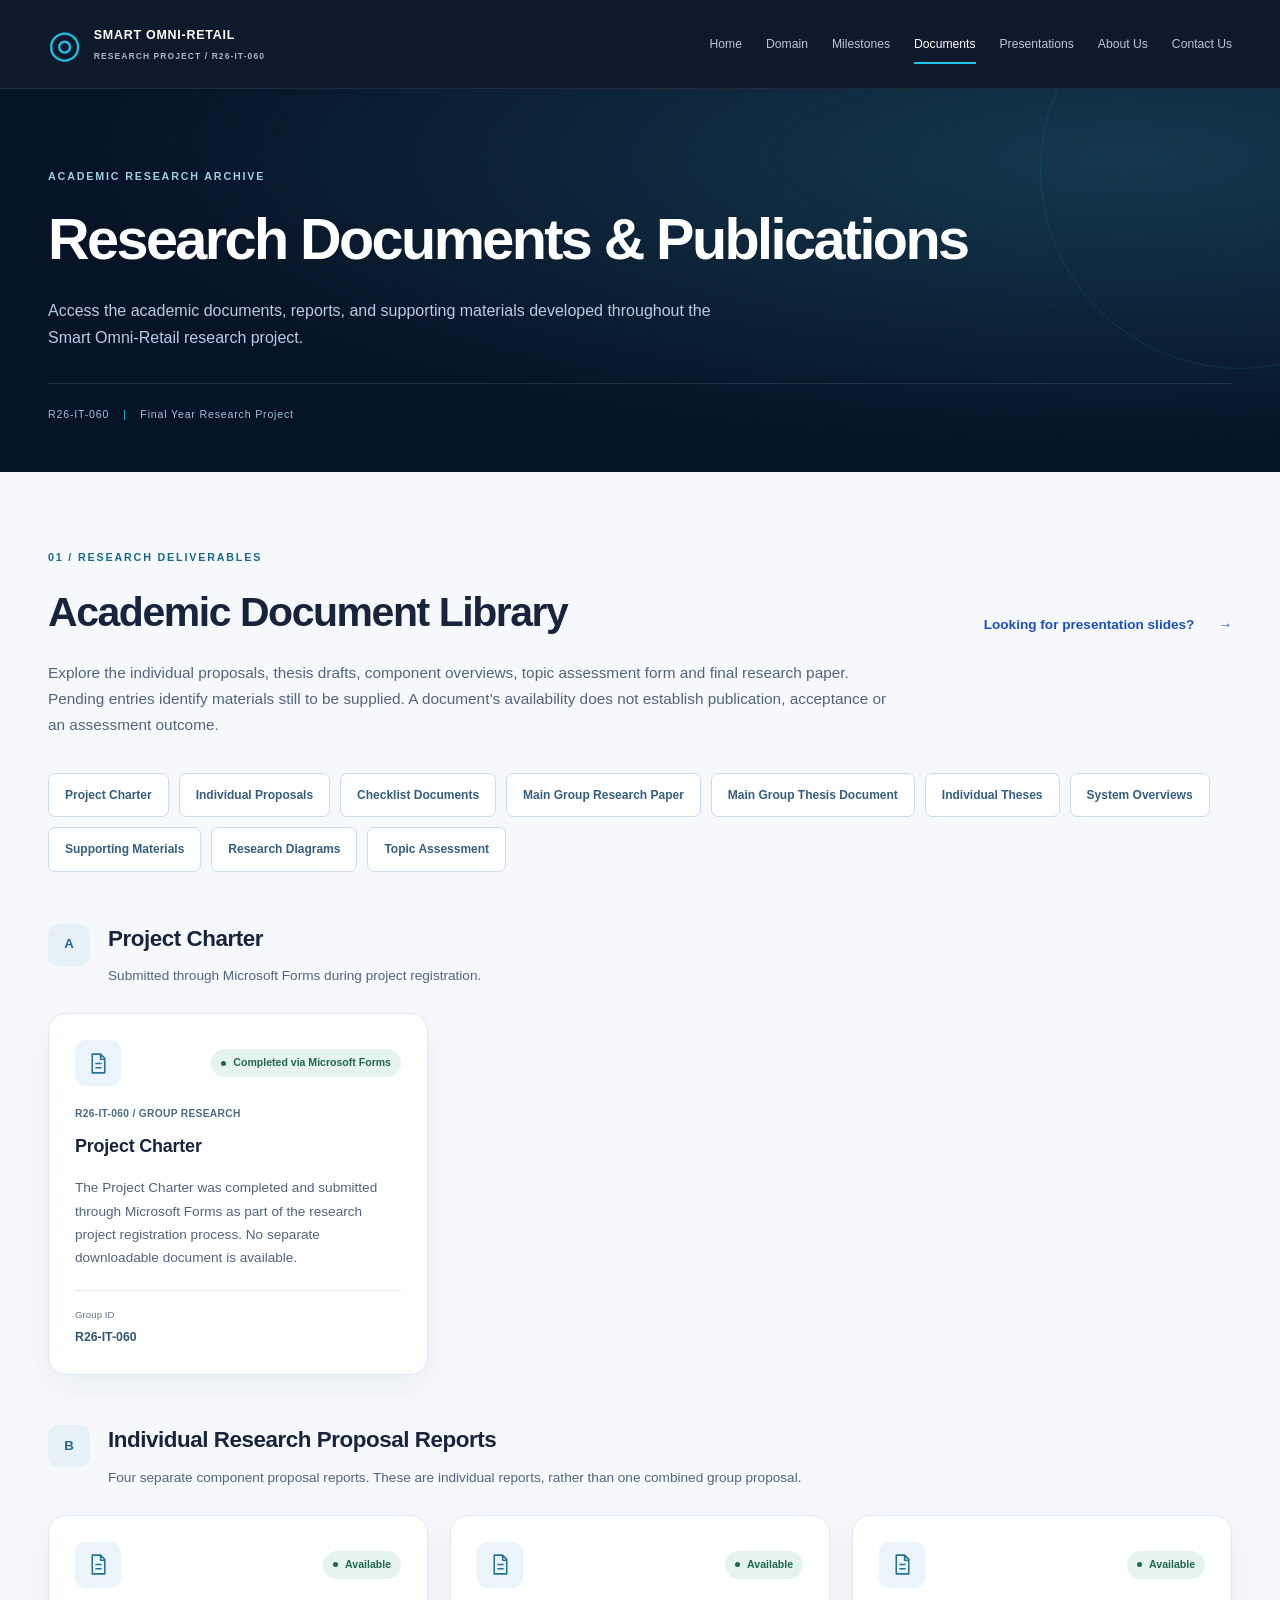
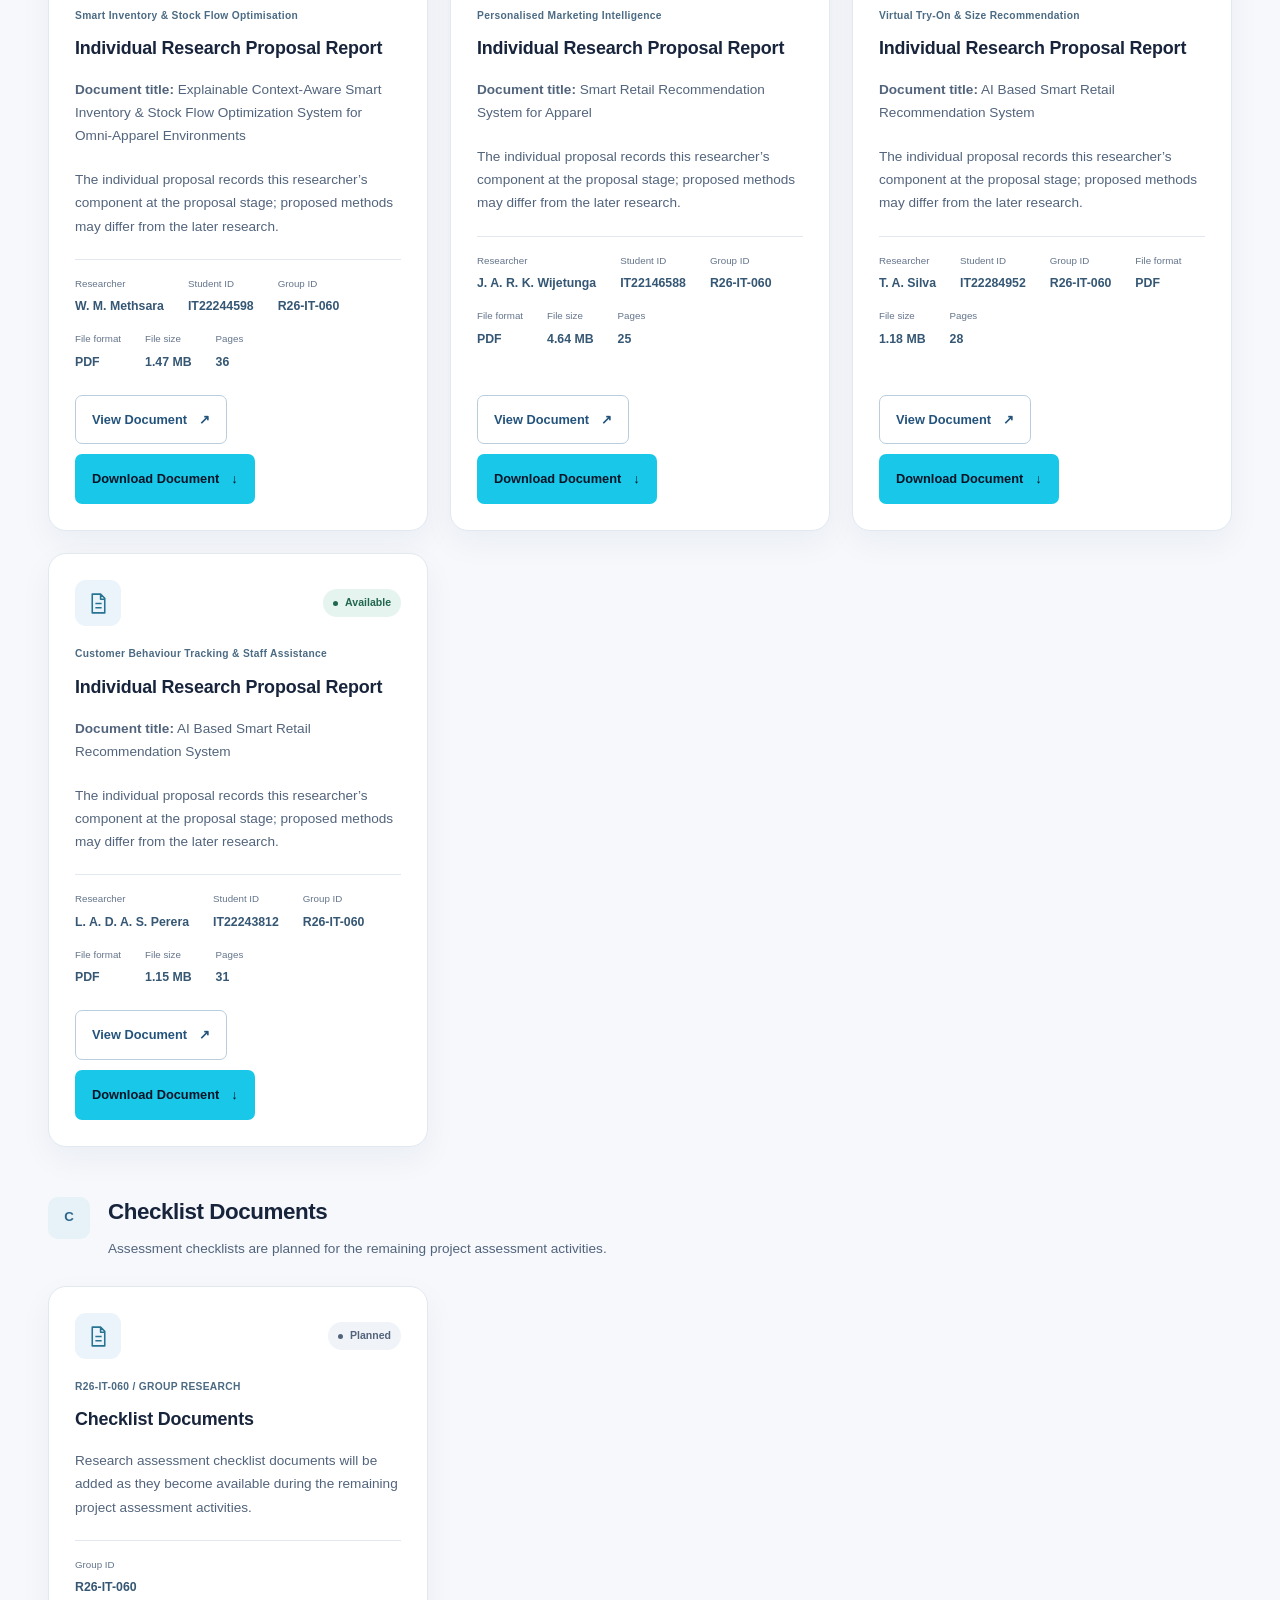
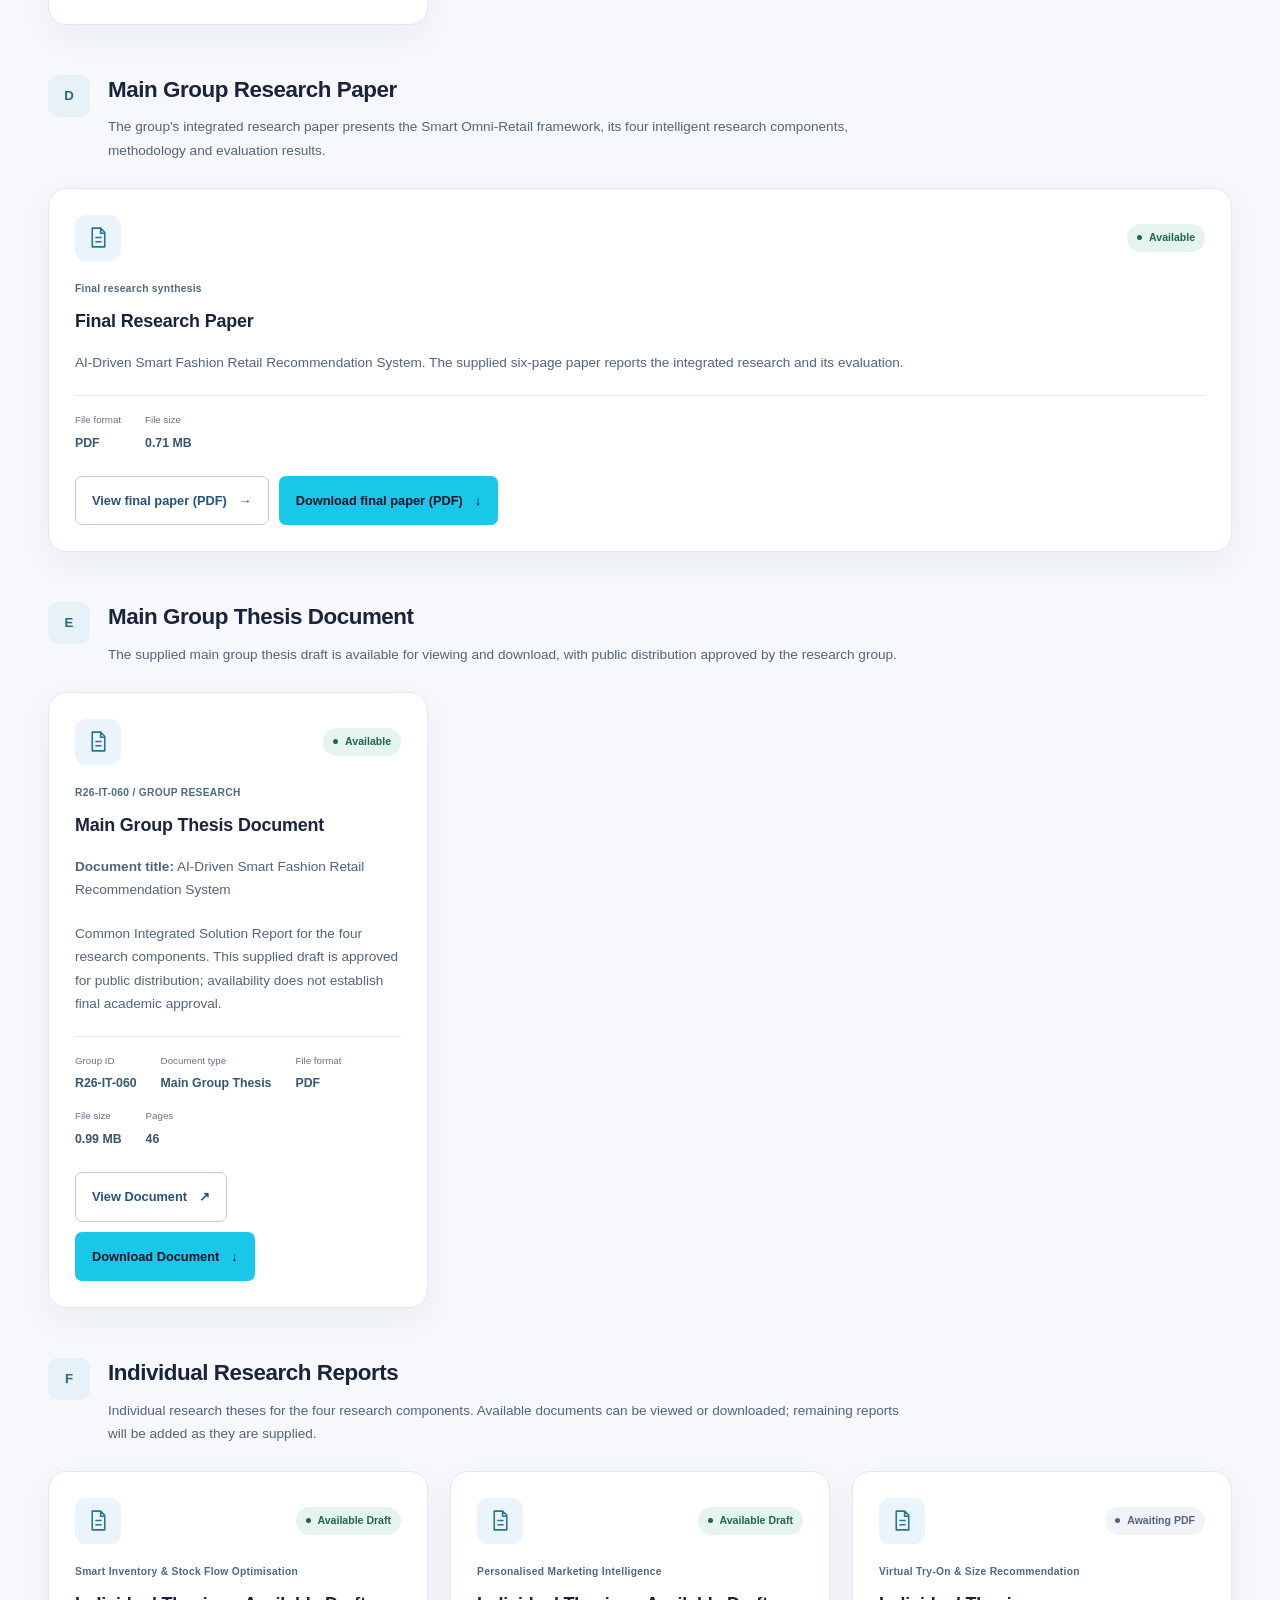
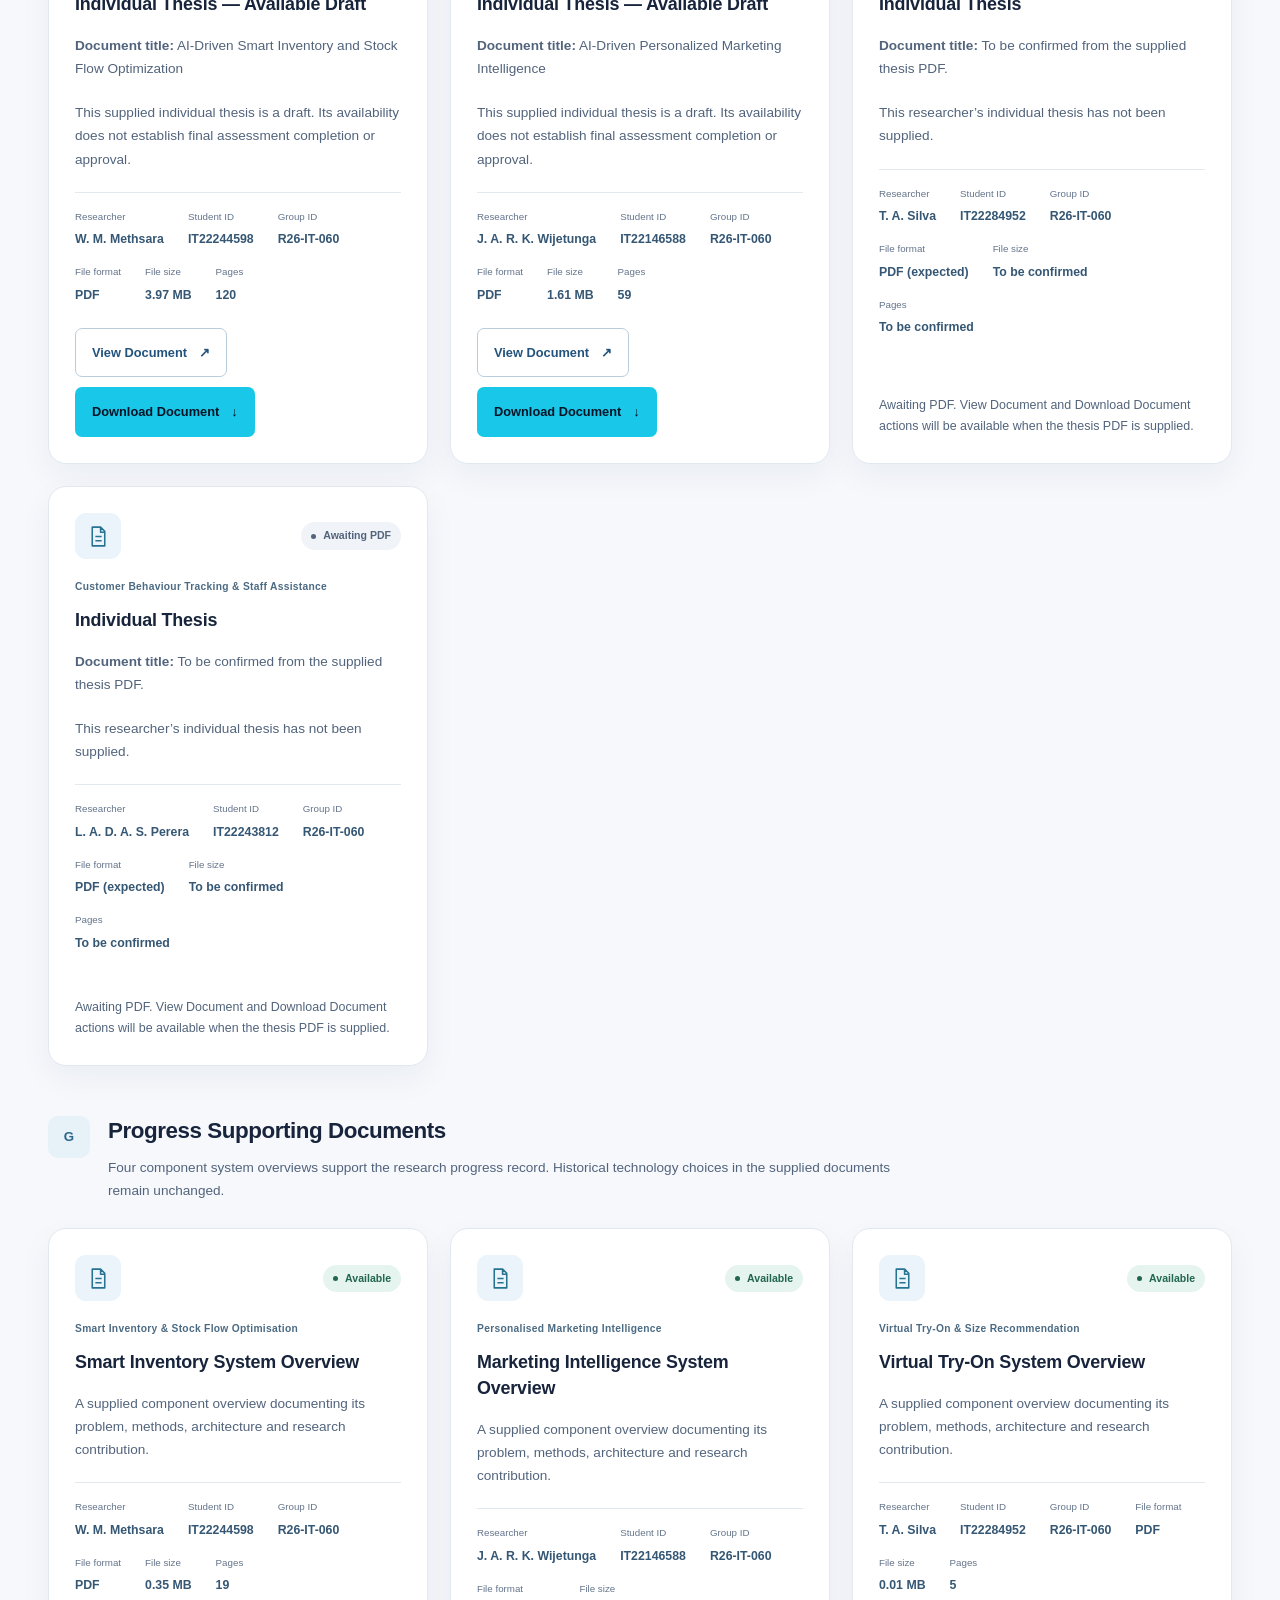
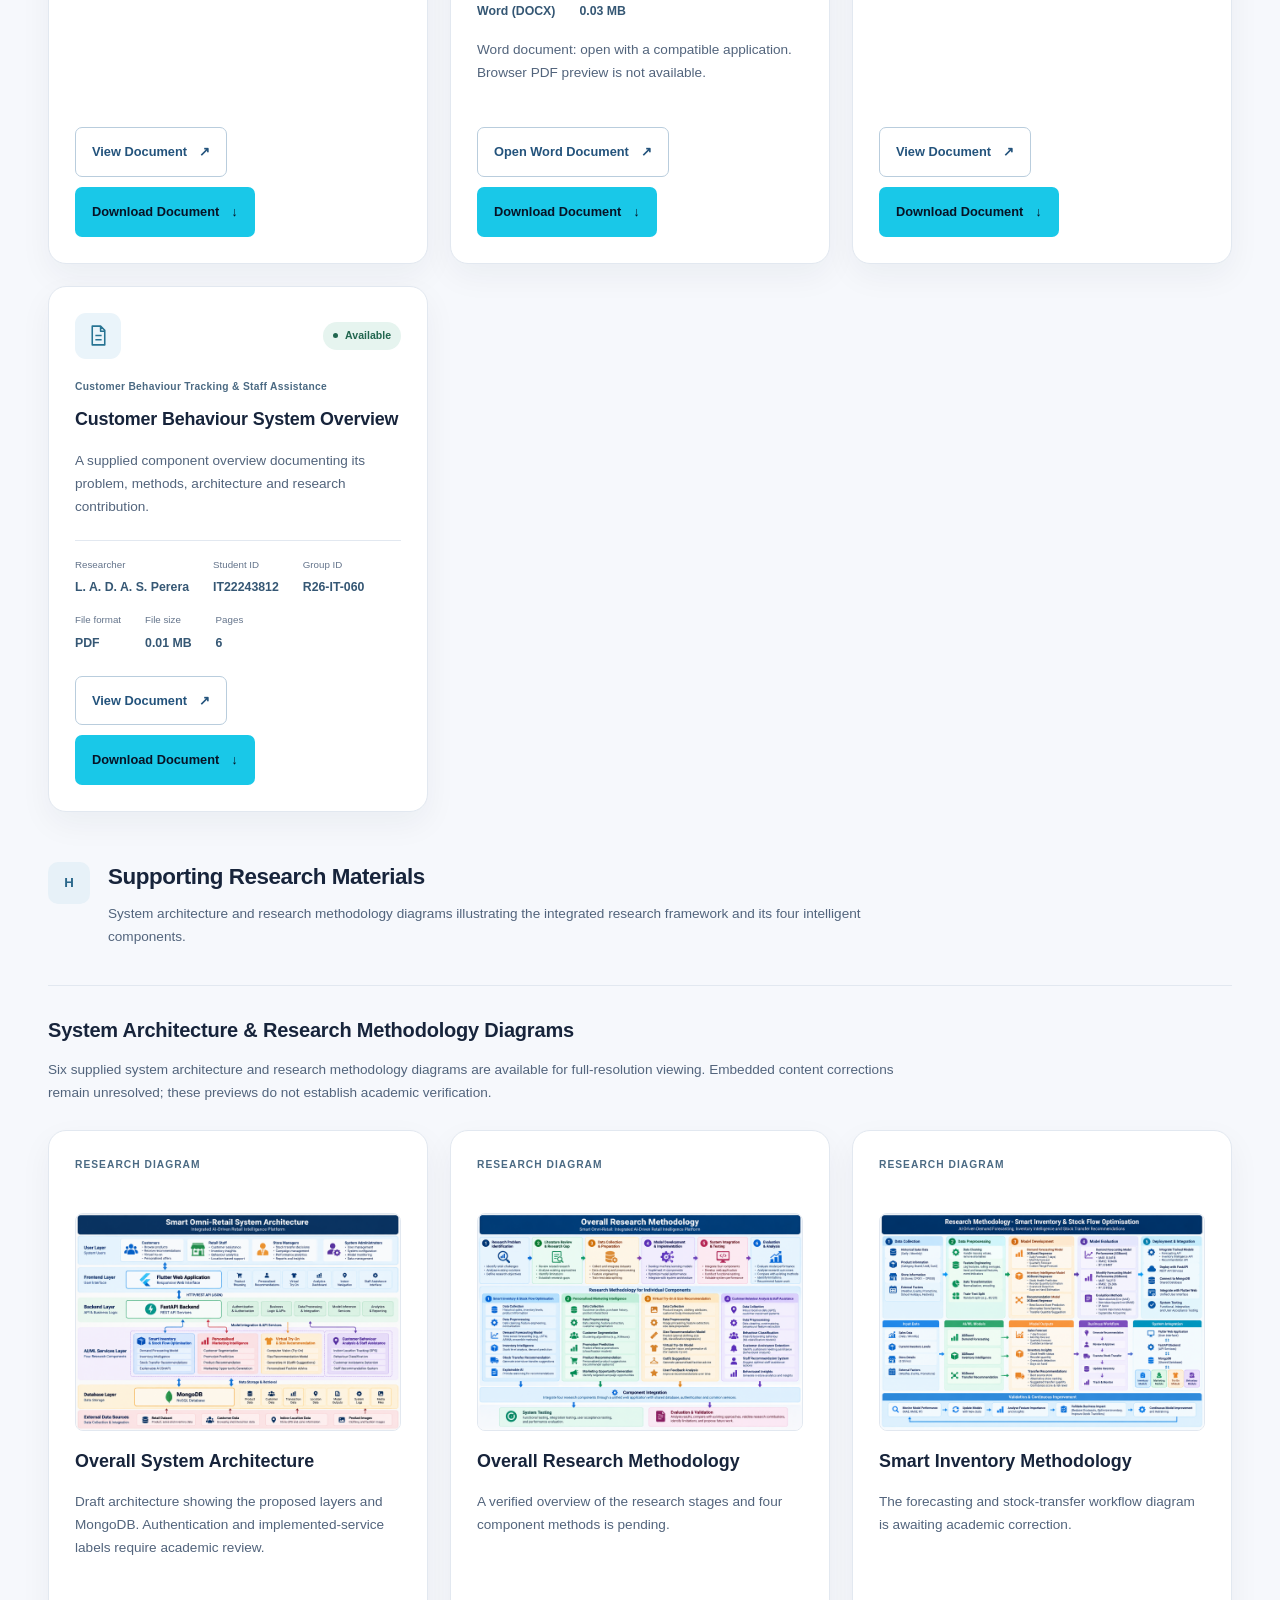
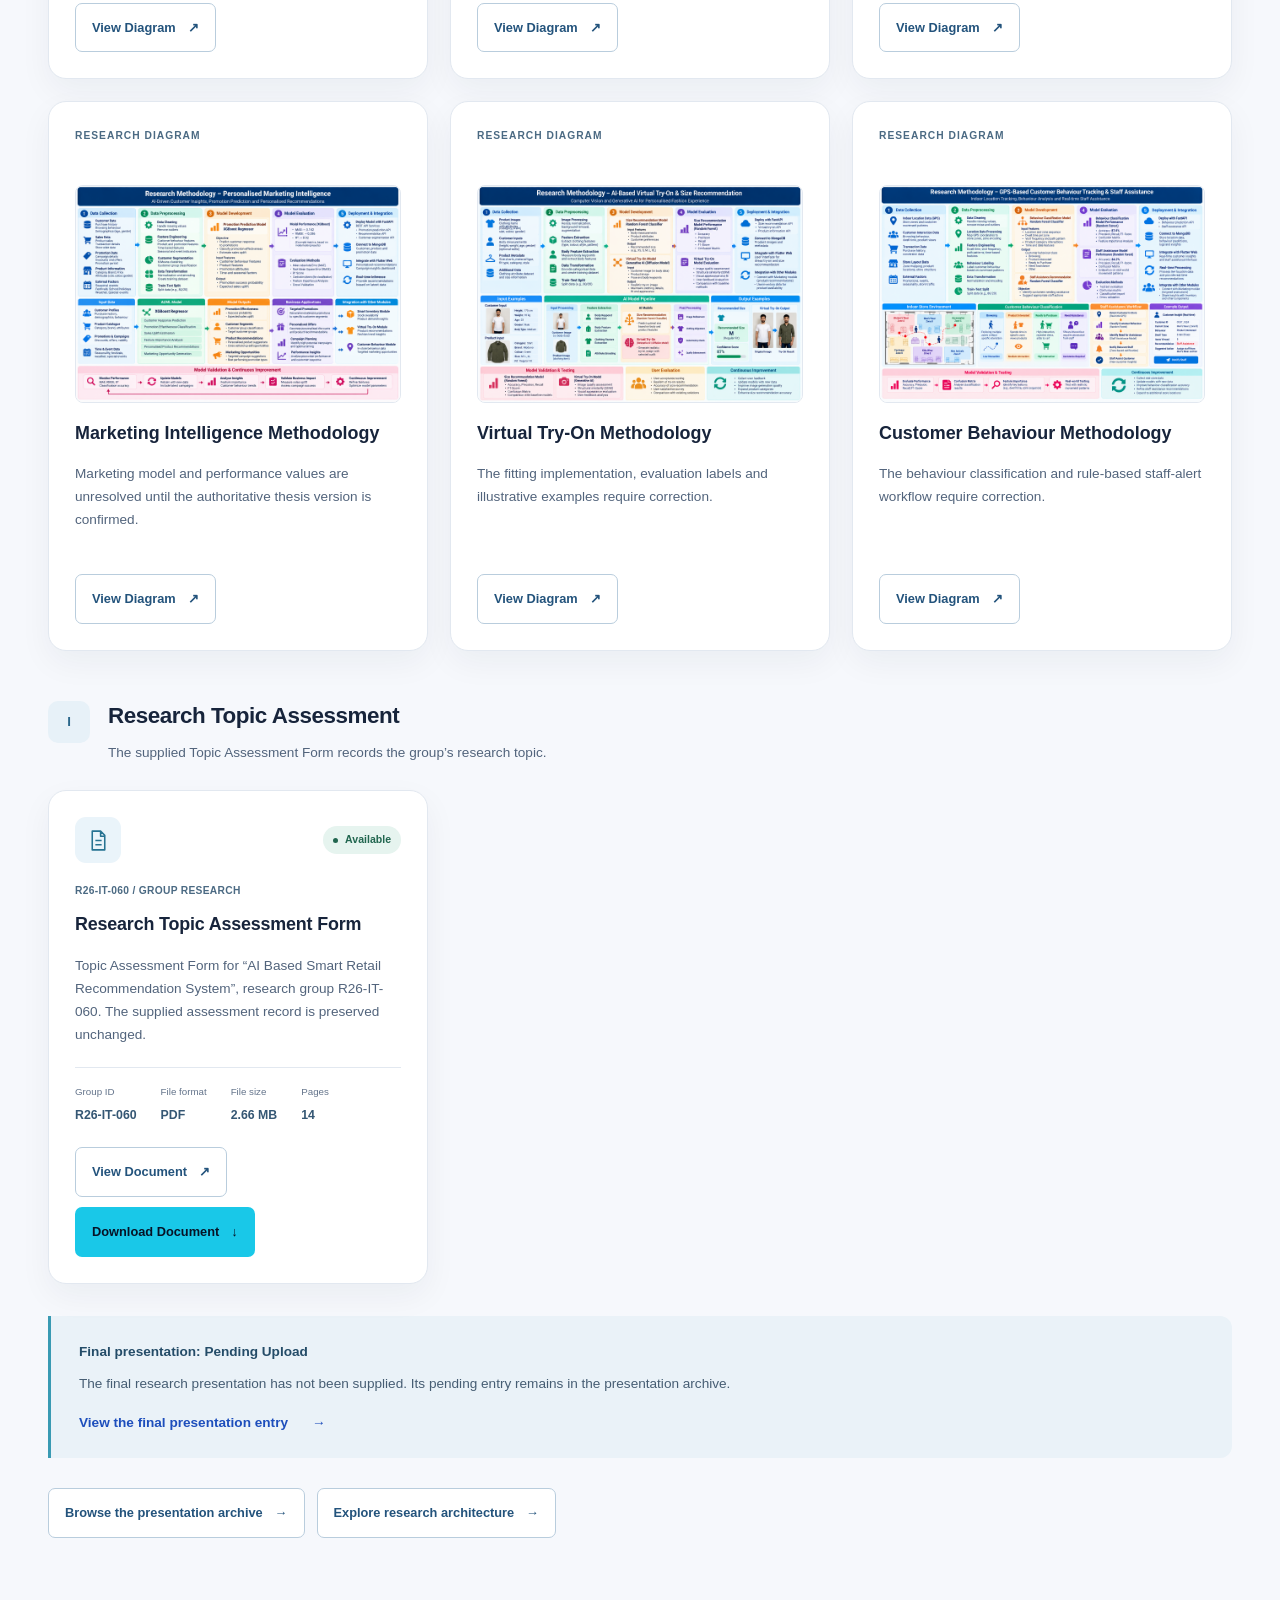
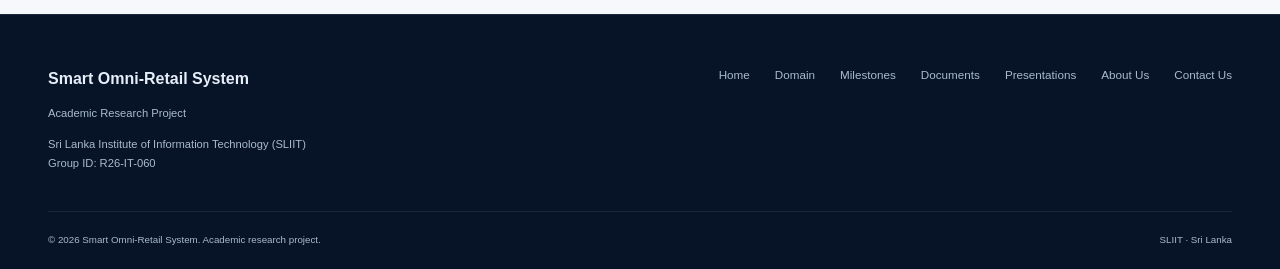
==== commit 37820ddb: "Publish approved research downloads and clean diagram cards" ====
--- a/documents.html
+++ b/documents.html
@@ -1,2 +1,2 @@
 <!DOCTYPE html>
-<html lang="en"><head><meta charset="utf-8"><meta name="viewport" content="width=device-width,initial-scale=1"><meta name="description" content="Smart Omni-Retail System: an integrated AI-driven fashion retail research project at SLIIT, group R26-IT-060."><meta name="theme-color" content="#071326"><title>Documents | Smart Omni-Retail Research</title><link rel="stylesheet" href="css/style.css"><link rel="stylesheet" href="css/components.css"><link rel="stylesheet" href="css/responsive.css"></head><body><a class="skip" href="#main">Skip to main content</a><header><div class="container header-inner"><a class="brand" href="index.html"><span class="brand-mark" aria-hidden="true">&#9678;</span><span>SMART OMNI-RETAIL<small>RESEARCH PROJECT / R26-IT-060</small></span></a><nav class="desktop-nav" aria-label="Main navigation"><a href="index.html">Home</a><a href="domain.html">Domain</a><a href="milestones.html">Milestones</a><a href="documents.html" aria-current="page">Documents</a><a href="presentations.html">Presentations</a><a href="about.html">About Us</a><a href="contact.html">Contact Us</a></nav><details class="mobile-nav"><summary>Menu <span aria-hidden="true">&#43;</span></summary><nav aria-label="Mobile navigation"><a href="index.html">Home</a><a href="domain.html">Domain</a><a href="milestones.html">Milestones</a><a href="documents.html" aria-current="page">Documents</a><a href="presentations.html">Presentations</a><a href="about.html">About Us</a><a href="contact.html">Contact Us</a></nav></details></div></header><main id="main" class="archive-page"><section class="archive-hero"><div class="container"><p class="eyebrow">ACADEMIC RESEARCH ARCHIVE</p><h1>Research Documents &amp; Publications</h1><p class="archive-hero-description">Access the academic documents, reports, and supporting materials developed throughout the Smart Omni-Retail research project.</p><div class="archive-hero-meta">R26-IT-060 <span aria-hidden="true">|</span> Final Year Research Project</div></div></section><section class="section"><div class="container"><div class="archive-section-heading"><div><p class="eyebrow">01 / RESEARCH DELIVERABLES</p><h2>Academic Document Library</h2></div><a class="text-link" href="presentations.html">Looking for presentation slides? <span aria-hidden="true">&#8594;</span></a></div><p class="archive-lead">Explore the individual proposals, thesis drafts, component overviews, topic assessment form and final research paper. Pending entries identify materials still to be supplied. A document’s availability does not establish publication, acceptance or an assessment outcome.</p><nav class="archive-jump-links" aria-label="Document categories"><a href="#initiation">Project Charter</a><a href="#proposal-documents">Individual Proposals</a><a href="#checklist-documents">Checklist Documents</a><a href="#final-documents">Main Group Research Paper</a><a href="#group-report">Main Group Thesis Document</a><a href="#individual-reports">Individual Theses</a><a href="#progress-documents">System Overviews</a><a href="#supporting-materials">Supporting Materials</a><a href="#research-diagrams">Research Diagrams</a><a href="#topic-assessment">Topic Assessment</a></nav><section class="document-category" id="initiation" aria-labelledby="heading-initiation"><div class="category-heading"><span class="category-letter" aria-hidden="true">A</span><div><h3 id="heading-initiation">Project Charter</h3><p>Submitted through Microsoft Forms during project registration.</p></div></div><div class="document-grid"><article class="document-card"><div class="archive-card-top"><span class="file-icon"><svg viewBox="0 0 24 24" fill="none" stroke="currentColor" stroke-width="1.5" stroke-linejoin="round" aria-hidden="true"><path d="M6 3h8l4 4v14H6Z M14 3v5h4 M9 12h6 M9 16h6"></path></svg></span><span class="availability is-completed">Completed via Microsoft Forms</span></div><small>R26-IT-060 / GROUP RESEARCH</small><h4>Project Charter</h4><p>The Project Charter was completed and submitted through Microsoft Forms as part of the research project registration process. No separate downloadable document is available.</p><dl class="file-meta"><div><dt>Group ID</dt><dd>R26-IT-060</dd></div></dl></article></div></section><section class="document-category" id="proposal-documents" aria-labelledby="heading-proposal-documents"><div class="category-heading"><span class="category-letter" aria-hidden="true">B</span><div><h3 id="heading-proposal-documents">Individual Research Proposal Reports</h3><p>Four separate component proposal reports. These are individual reports, rather than one combined group proposal.</p></div></div><div class="document-grid"><article class="document-card"><div class="archive-card-top"><span class="file-icon"><svg viewBox="0 0 24 24" fill="none" stroke="currentColor" stroke-width="1.5" stroke-linejoin="round" aria-hidden="true"><path d="M6 3h8l4 4v14H6Z M14 3v5h4 M9 12h6 M9 16h6"></path></svg></span><span class="availability is-available">Available</span></div><small>Smart Inventory &amp; Stock Flow Optimisation</small><h4>Individual Research Proposal Report</h4><p class="document-title"><strong>Document title:</strong> Explainable Context-Aware Smart Inventory &amp; Stock Flow Optimization System for Omni-Apparel Environments</p><p>The individual proposal records this researcher’s component at the proposal stage; proposed methods may differ from the later research.</p><dl class="file-meta"><div><dt>Researcher</dt><dd>W. M. Methsara</dd></div><div><dt>Student ID</dt><dd>IT22244598</dd></div><div><dt>Group ID</dt><dd>R26-IT-060</dd></div><div><dt>File format</dt><dd>PDF</dd></div><div><dt>File size</dt><dd>1.47 MB</dd></div><div><dt>Pages</dt><dd>36</dd></div></dl><div class="archive-actions"><a class="button archive-outline" href="documents/proposal-reports/IT22244598%20-%20Proposal%20Report%20.pdf" target="_blank" rel="noopener noreferrer" aria-label="View Document: Individual Research Proposal Report — W. M. Methsara (PDF, opens in a new tab)">View Document <span aria-hidden="true">&#8599;</span></a><a class="button primary" href="documents/proposal-reports/IT22244598%20-%20Proposal%20Report%20.pdf" download aria-label="Download Individual Research Proposal Report — W. M. Methsara (PDF)">Download Document <span aria-hidden="true">&#8595;</span></a></div></article><article class="document-card"><div class="archive-card-top"><span class="file-icon"><svg viewBox="0 0 24 24" fill="none" stroke="currentColor" stroke-width="1.5" stroke-linejoin="round" aria-hidden="true"><path d="M6 3h8l4 4v14H6Z M14 3v5h4 M9 12h6 M9 16h6"></path></svg></span><span class="availability is-available">Available</span></div><small>Personalised Marketing Intelligence</small><h4>Individual Research Proposal Report</h4><p class="document-title"><strong>Document title:</strong> Smart Retail Recommendation System for Apparel</p><p>The individual proposal records this researcher’s component at the proposal stage; proposed methods may differ from the later research.</p><dl class="file-meta"><div><dt>Researcher</dt><dd>J. A. R. K. Wijetunga</dd></div><div><dt>Student ID</dt><dd>IT22146588</dd></div><div><dt>Group ID</dt><dd>R26-IT-060</dd></div><div><dt>File format</dt><dd>PDF</dd></div><div><dt>File size</dt><dd>4.64 MB</dd></div><div><dt>Pages</dt><dd>25</dd></div></dl><div class="archive-actions"><a class="button archive-outline" href="documents/proposal-reports/IT22146588%20-%20Proposal%20Report.pdf" target="_blank" rel="noopener noreferrer" aria-label="View Document: Individual Research Proposal Report — J. A. R. K. Wijetunga (PDF, opens in a new tab)">View Document <span aria-hidden="true">&#8599;</span></a><a class="button primary" href="documents/proposal-reports/IT22146588%20-%20Proposal%20Report.pdf" download aria-label="Download Individual Research Proposal Report — J. A. R. K. Wijetunga (PDF)">Download Document <span aria-hidden="true">&#8595;</span></a></div></article><article class="document-card"><div class="archive-card-top"><span class="file-icon"><svg viewBox="0 0 24 24" fill="none" stroke="currentColor" stroke-width="1.5" stroke-linejoin="round" aria-hidden="true"><path d="M6 3h8l4 4v14H6Z M14 3v5h4 M9 12h6 M9 16h6"></path></svg></span><span class="availability is-available">Available</span></div><small>Virtual Try-On &amp; Size Recommendation</small><h4>Individual Research Proposal Report</h4><p class="document-title"><strong>Document title:</strong> AI Based Smart Retail Recommendation System</p><p>The individual proposal records this researcher’s component at the proposal stage; proposed methods may differ from the later research.</p><dl class="file-meta"><div><dt>Researcher</dt><dd>T. A. Silva</dd></div><div><dt>Student ID</dt><dd>IT22284952</dd></div><div><dt>Group ID</dt><dd>R26-IT-060</dd></div><div><dt>File format</dt><dd>PDF</dd></div><div><dt>File size</dt><dd>1.18 MB</dd></div><div><dt>Pages</dt><dd>28</dd></div></dl><div class="archive-actions"><a class="button archive-outline" href="documents/proposal-reports/IT22284952_Proposal_Report.pdf" target="_blank" rel="noopener noreferrer" aria-label="View Document: Individual Research Proposal Report — T. A. Silva (PDF, opens in a new tab)">View Document <span aria-hidden="true">&#8599;</span></a><a class="button primary" href="documents/proposal-reports/IT22284952_Proposal_Report.pdf" download aria-label="Download Individual Research Proposal Report — T. A. Silva (PDF)">Download Document <span aria-hidden="true">&#8595;</span></a></div></article><article class="document-card"><div class="archive-card-top"><span class="file-icon"><svg viewBox="0 0 24 24" fill="none" stroke="currentColor" stroke-width="1.5" stroke-linejoin="round" aria-hidden="true"><path d="M6 3h8l4 4v14H6Z M14 3v5h4 M9 12h6 M9 16h6"></path></svg></span><span class="availability is-available">Available</span></div><small>Customer Behaviour Tracking &amp; Staff Assistance</small><h4>Individual Research Proposal Report</h4><p class="document-title"><strong>Document title:</strong> AI Based Smart Retail Recommendation System</p><p>The individual proposal records this researcher’s component at the proposal stage; proposed methods may differ from the later research.</p><dl class="file-meta"><div><dt>Researcher</dt><dd>L. A. D. A. S. Perera</dd></div><div><dt>Student ID</dt><dd>IT22243812</dd></div><div><dt>Group ID</dt><dd>R26-IT-060</dd></div><div><dt>File format</dt><dd>PDF</dd></div><div><dt>File size</dt><dd>1.15 MB</dd></div><div><dt>Pages</dt><dd>31</dd></div></dl><div class="archive-actions"><a class="button archive-outline" href="documents/proposal-reports/IT22243812_Proposal_Report.pdf" target="_blank" rel="noopener noreferrer" aria-label="View Document: Individual Research Proposal Report — L. A. D. A. S. Perera (PDF, opens in a new tab)">View Document <span aria-hidden="true">&#8599;</span></a><a class="button primary" href="documents/proposal-reports/IT22243812_Proposal_Report.pdf" download aria-label="Download Individual Research Proposal Report — L. A. D. A. S. Perera (PDF)">Download Document <span aria-hidden="true">&#8595;</span></a></div></article></div></section><section class="document-category" id="checklist-documents" aria-labelledby="heading-checklist-documents"><div class="category-heading"><span class="category-letter" aria-hidden="true">C</span><div><h3 id="heading-checklist-documents">Checklist Documents</h3><p>Assessment checklists are planned for the remaining project assessment activities.</p></div></div><div class="document-grid"><article class="document-card"><div class="archive-card-top"><span class="file-icon"><svg viewBox="0 0 24 24" fill="none" stroke="currentColor" stroke-width="1.5" stroke-linejoin="round" aria-hidden="true"><path d="M6 3h8l4 4v14H6Z M14 3v5h4 M9 12h6 M9 16h6"></path></svg></span><span class="availability is-planned">Planned</span></div><small>R26-IT-060 / GROUP RESEARCH</small><h4>Checklist Documents</h4><p>Research assessment checklist documents will be added as they become available during the remaining project assessment activities.</p><dl class="file-meta"><div><dt>Group ID</dt><dd>R26-IT-060</dd></div></dl></article></div></section><section class="document-category" id="final-documents" aria-labelledby="heading-final-documents"><div class="category-heading"><span class="category-letter" aria-hidden="true">D</span><div><h3 id="heading-final-documents">Main Group Research Paper</h3><p>The group's integrated research paper presents the Smart Omni-Retail framework, its four intelligent research components, methodology and evaluation results.</p></div></div><div class="document-grid"><article class="document-card"><div class="archive-card-top"><span class="file-icon"><svg viewBox="0 0 24 24" fill="none" stroke="currentColor" stroke-width="1.5" stroke-linejoin="round" aria-hidden="true"><path d="M6 3h8l4 4v14H6Z M14 3v5h4 M9 12h6 M9 16h6"/></svg></span><span class="availability is-available">Available</span></div><small>Final research synthesis</small><h4>Final Research Paper</h4><p>AI-Driven Smart Fashion Retail Recommendation System. The supplied six-page paper reports the integrated research and its evaluation.</p><dl class="file-meta"><div><dt>File format</dt><dd>PDF</dd></div><div><dt>File size</dt><dd>0.71 MB</dd></div></dl><div class="archive-actions"><a class="button archive-outline" href="documents/research-pdfs/An%20AI%20Driven%20Smart%20Retail%20Recommendation%20System.pdf">View final paper (PDF) <span aria-hidden="true">&#8594;</span></a><a class="button primary" href="documents/research-pdfs/An%20AI%20Driven%20Smart%20Retail%20Recommendation%20System.pdf" download>Download final paper (PDF) <span aria-hidden="true">&#8595;</span></a></div></article></div></section><section class="document-category" id="group-report" aria-labelledby="heading-group-report"><div class="category-heading"><span class="category-letter" aria-hidden="true">E</span><div><h3 id="heading-group-report">Main Group Thesis Document</h3><p>The supplied main group thesis draft is available for viewing and download, with public distribution approved by the research group.</p></div></div><div class="document-grid"><article class="document-card"><div class="archive-card-top"><span class="file-icon"><svg viewBox="0 0 24 24" fill="none" stroke="currentColor" stroke-width="1.5" stroke-linejoin="round" aria-hidden="true"><path d="M6 3h8l4 4v14H6Z M14 3v5h4 M9 12h6 M9 16h6"></path></svg></span><span class="availability is-available">Available</span></div><small>R26-IT-060 / GROUP RESEARCH</small><h4>Main Group Thesis Document</h4><p class="document-title"><strong>Document title:</strong> AI-Driven Smart Fashion Retail Recommendation System</p><p>Common Integrated Solution Report for the four research components. This supplied draft is approved for public distribution; availability does not establish final academic approval.</p><dl class="file-meta"><div><dt>Group ID</dt><dd>R26-IT-060</dd></div><div><dt>Document type</dt><dd>Main Group Thesis</dd></div><div><dt>File format</dt><dd>PDF</dd></div><div><dt>File size</dt><dd>0.99 MB</dd></div><div><dt>Pages</dt><dd>46</dd></div></dl><div class="archive-actions"><a class="button archive-outline" href="documents/group-thesis/R26-IT-060_DRAFT.pdf" target="_blank" rel="noopener noreferrer" aria-label="View Document: Main Group Thesis (PDF draft, opens in a new tab)">View Document <span aria-hidden="true">&#8599;</span></a><a class="button primary" href="documents/group-thesis/R26-IT-060_DRAFT.pdf" download aria-label="Download Main Group Thesis (PDF draft)">Download Document <span aria-hidden="true">&#8595;</span></a></div></article></div></section><section class="document-category" id="individual-reports" aria-labelledby="heading-individual-reports"><div class="category-heading"><span class="category-letter" aria-hidden="true">F</span><div><h3 id="heading-individual-reports">Individual Research Reports</h3><p>Individual research theses for the four research components. Available documents can be viewed or downloaded; remaining reports will be added as they are supplied.</p></div></div><div class="document-grid"><article class="document-card"><div class="archive-card-top"><span class="file-icon"><svg viewBox="0 0 24 24" fill="none" stroke="currentColor" stroke-width="1.5" stroke-linejoin="round" aria-hidden="true"><path d="M6 3h8l4 4v14H6Z M14 3v5h4 M9 12h6 M9 16h6"></path></svg></span><span class="availability is-available">Available Draft</span></div><small>Smart Inventory &amp; Stock Flow Optimisation</small><h4>Individual Thesis — Available Draft</h4><p class="document-title"><strong>Document title:</strong> AI-Driven Smart Inventory and Stock Flow Optimization</p><p>This supplied individual thesis is a draft. Its availability does not establish final assessment completion or approval.</p><dl class="file-meta"><div><dt>Researcher</dt><dd>W. M. Methsara</dd></div><div><dt>Student ID</dt><dd>IT22244598</dd></div><div><dt>Group ID</dt><dd>R26-IT-060</dd></div><div><dt>File format</dt><dd>PDF</dd></div><div><dt>File size</dt><dd>3.97 MB</dd></div><div><dt>Pages</dt><dd>120</dd></div></dl><div class="archive-actions"><a class="button archive-outline" href="documents/individual-theses/IT22244598_DRAFT.pdf" target="_blank" rel="noopener noreferrer" aria-label="View Document: Individual Thesis — Available Draft — W. M. Methsara (PDF, opens in a new tab)">View Document <span aria-hidden="true">&#8599;</span></a><a class="button primary" href="documents/individual-theses/IT22244598_DRAFT.pdf" download aria-label="Download Individual Thesis — Available Draft — W. M. Methsara (PDF)">Download Document <span aria-hidden="true">&#8595;</span></a></div></article><article class="document-card"><div class="archive-card-top"><span class="file-icon"><svg viewBox="0 0 24 24" fill="none" stroke="currentColor" stroke-width="1.5" stroke-linejoin="round" aria-hidden="true"><path d="M6 3h8l4 4v14H6Z M14 3v5h4 M9 12h6 M9 16h6"></path></svg></span><span class="availability is-available">Available Draft</span></div><small>Personalised Marketing Intelligence</small><h4>Individual Thesis — Available Draft</h4><p class="document-title"><strong>Document title:</strong> AI-Driven Personalized Marketing Intelligence</p><p>This supplied individual thesis is a draft. Its availability does not establish final assessment completion or approval.</p><dl class="file-meta"><div><dt>Researcher</dt><dd>J. A. R. K. Wijetunga</dd></div><div><dt>Student ID</dt><dd>IT22146588</dd></div><div><dt>Group ID</dt><dd>R26-IT-060</dd></div><div><dt>File format</dt><dd>PDF</dd></div><div><dt>File size</dt><dd>1.61 MB</dd></div><div><dt>Pages</dt><dd>59</dd></div></dl><div class="archive-actions"><a class="button archive-outline" href="documents/individual-theses/IT22146588_DRAFT.pdf" target="_blank" rel="noopener noreferrer" aria-label="View Document: Individual Thesis — Available Draft — J. A. R. K. Wijetunga (PDF, opens in a new tab)">View Document <span aria-hidden="true">&#8599;</span></a><a class="button primary" href="documents/individual-theses/IT22146588_DRAFT.pdf" download aria-label="Download Individual Thesis — Available Draft — J. A. R. K. Wijetunga (PDF)">Download Document <span aria-hidden="true">&#8595;</span></a></div></article><article class="document-card"><div class="archive-card-top"><span class="file-icon"><svg viewBox="0 0 24 24" fill="none" stroke="currentColor" stroke-width="1.5" stroke-linejoin="round" aria-hidden="true"><path d="M6 3h8l4 4v14H6Z M14 3v5h4 M9 12h6 M9 16h6"></path></svg></span><span class="availability is-pending">Awaiting PDF</span></div><small>Virtual Try-On &amp; Size Recommendation</small><h4>Individual Thesis</h4><p class="document-title"><strong>Document title:</strong> To be confirmed from the supplied thesis PDF.</p><p>This researcher’s individual thesis has not been supplied.</p><dl class="file-meta"><div><dt>Researcher</dt><dd>T. A. Silva</dd></div><div><dt>Student ID</dt><dd>IT22284952</dd></div><div><dt>Group ID</dt><dd>R26-IT-060</dd></div><div><dt>File format</dt><dd>PDF (expected)</dd></div><div><dt>File size</dt><dd>To be confirmed</dd></div><div><dt>Pages</dt><dd>To be confirmed</dd></div></dl><div class="archive-actions"><p class="pending-action">Awaiting PDF. View Document and Download Document actions will be available when the thesis PDF is supplied.</p></div></article><article class="document-card"><div class="archive-card-top"><span class="file-icon"><svg viewBox="0 0 24 24" fill="none" stroke="currentColor" stroke-width="1.5" stroke-linejoin="round" aria-hidden="true"><path d="M6 3h8l4 4v14H6Z M14 3v5h4 M9 12h6 M9 16h6"></path></svg></span><span class="availability is-pending">Awaiting PDF</span></div><small>Customer Behaviour Tracking &amp; Staff Assistance</small><h4>Individual Thesis</h4><p class="document-title"><strong>Document title:</strong> To be confirmed from the supplied thesis PDF.</p><p>This researcher’s individual thesis has not been supplied.</p><dl class="file-meta"><div><dt>Researcher</dt><dd>L. A. D. A. S. Perera</dd></div><div><dt>Student ID</dt><dd>IT22243812</dd></div><div><dt>Group ID</dt><dd>R26-IT-060</dd></div><div><dt>File format</dt><dd>PDF (expected)</dd></div><div><dt>File size</dt><dd>To be confirmed</dd></div><div><dt>Pages</dt><dd>To be confirmed</dd></div></dl><div class="archive-actions"><p class="pending-action">Awaiting PDF. View Document and Download Document actions will be available when the thesis PDF is supplied.</p></div></article></div></section><section class="document-category" id="progress-documents" aria-labelledby="heading-progress-documents"><div class="category-heading"><span class="category-letter" aria-hidden="true">G</span><div><h3 id="heading-progress-documents">Progress Supporting Documents</h3><p>Four component system overviews support the research progress record. Historical technology choices in the supplied documents remain unchanged.</p></div></div><div class="document-grid"><article class="document-card"><div class="archive-card-top"><span class="file-icon"><svg viewBox="0 0 24 24" fill="none" stroke="currentColor" stroke-width="1.5" stroke-linejoin="round" aria-hidden="true"><path d="M6 3h8l4 4v14H6Z M14 3v5h4 M9 12h6 M9 16h6"></path></svg></span><span class="availability is-available">Available</span></div><small>Smart Inventory &amp; Stock Flow Optimisation</small><h4>Smart Inventory System Overview</h4><p>A supplied component overview documenting its problem, methods, architecture and research contribution.</p><dl class="file-meta"><div><dt>Researcher</dt><dd>W. M. Methsara</dd></div><div><dt>Student ID</dt><dd>IT22244598</dd></div><div><dt>Group ID</dt><dd>R26-IT-060</dd></div><div><dt>File format</dt><dd>PDF</dd></div><div><dt>File size</dt><dd>0.35 MB</dd></div><div><dt>Pages</dt><dd>19</dd></div></dl><div class="archive-actions"><a class="button archive-outline" href="documents/system-overviews/System_Overview_IT22244598.pdf" target="_blank" rel="noopener noreferrer" aria-label="View Document: Smart Inventory System Overview — W. M. Methsara (PDF, opens in a new tab)">View Document <span aria-hidden="true">&#8599;</span></a><a class="button primary" href="documents/system-overviews/System_Overview_IT22244598.pdf" download aria-label="Download Smart Inventory System Overview — W. M. Methsara (PDF)">Download Document <span aria-hidden="true">&#8595;</span></a></div></article><article class="document-card"><div class="archive-card-top"><span class="file-icon"><svg viewBox="0 0 24 24" fill="none" stroke="currentColor" stroke-width="1.5" stroke-linejoin="round" aria-hidden="true"><path d="M6 3h8l4 4v14H6Z M14 3v5h4 M9 12h6 M9 16h6"></path></svg></span><span class="availability is-available">Available</span></div><small>Personalised Marketing Intelligence</small><h4>Marketing Intelligence System Overview</h4><p>A supplied component overview documenting its problem, methods, architecture and research contribution.</p><dl class="file-meta"><div><dt>Researcher</dt><dd>J. A. R. K. Wijetunga</dd></div><div><dt>Student ID</dt><dd>IT22146588</dd></div><div><dt>Group ID</dt><dd>R26-IT-060</dd></div><div><dt>File format</dt><dd>Word (DOCX)</dd></div><div><dt>File size</dt><dd>0.03 MB</dd></div></dl><p class="document-format-note">Word document: open with a compatible application. Browser PDF preview is not available.</p><div class="archive-actions"><a class="button archive-outline" href="documents/system-overviews/System_Overview_Marketing_Intelligence%20-%20RW.docx" target="_blank" rel="noopener noreferrer" aria-label="Open Word Document: Marketing Intelligence System Overview — J. A. R. K. Wijetunga (DOCX)">Open Word Document <span aria-hidden="true">&#8599;</span></a><a class="button primary" href="documents/system-overviews/System_Overview_Marketing_Intelligence%20-%20RW.docx" download aria-label="Download Marketing Intelligence System Overview — J. A. R. K. Wijetunga (DOCX)">Download Document <span aria-hidden="true">&#8595;</span></a></div></article><article class="document-card"><div class="archive-card-top"><span class="file-icon"><svg viewBox="0 0 24 24" fill="none" stroke="currentColor" stroke-width="1.5" stroke-linejoin="round" aria-hidden="true"><path d="M6 3h8l4 4v14H6Z M14 3v5h4 M9 12h6 M9 16h6"></path></svg></span><span class="availability is-available">Available</span></div><small>Virtual Try-On &amp; Size Recommendation</small><h4>Virtual Try-On System Overview</h4><p>A supplied component overview documenting its problem, methods, architecture and research contribution.</p><dl class="file-meta"><div><dt>Researcher</dt><dd>T. A. Silva</dd></div><div><dt>Student ID</dt><dd>IT22284952</dd></div><div><dt>Group ID</dt><dd>R26-IT-060</dd></div><div><dt>File format</dt><dd>PDF</dd></div><div><dt>File size</dt><dd>0.01 MB</dd></div><div><dt>Pages</dt><dd>5</dd></div></dl><div class="archive-actions"><a class="button archive-outline" href="documents/system-overviews/System_overview-IT22284952.pdf" target="_blank" rel="noopener noreferrer" aria-label="View Document: Virtual Try-On System Overview — T. A. Silva (PDF, opens in a new tab)">View Document <span aria-hidden="true">&#8599;</span></a><a class="button primary" href="documents/system-overviews/System_overview-IT22284952.pdf" download aria-label="Download Virtual Try-On System Overview — T. A. Silva (PDF)">Download Document <span aria-hidden="true">&#8595;</span></a></div></article><article class="document-card"><div class="archive-card-top"><span class="file-icon"><svg viewBox="0 0 24 24" fill="none" stroke="currentColor" stroke-width="1.5" stroke-linejoin="round" aria-hidden="true"><path d="M6 3h8l4 4v14H6Z M14 3v5h4 M9 12h6 M9 16h6"></path></svg></span><span class="availability is-available">Available</span></div><small>Customer Behaviour Tracking &amp; Staff Assistance</small><h4>Customer Behaviour System Overview</h4><p>A supplied component overview documenting its problem, methods, architecture and research contribution.</p><dl class="file-meta"><div><dt>Researcher</dt><dd>L. A. D. A. S. Perera</dd></div><div><dt>Student ID</dt><dd>IT22243812</dd></div><div><dt>Group ID</dt><dd>R26-IT-060</dd></div><div><dt>File format</dt><dd>PDF</dd></div><div><dt>File size</dt><dd>0.01 MB</dd></div><div><dt>Pages</dt><dd>6</dd></div></dl><div class="archive-actions"><a class="button archive-outline" href="documents/system-overviews/System_overview-IT22243812.pdf" target="_blank" rel="noopener noreferrer" aria-label="View Document: Customer Behaviour System Overview — L. A. D. A. S. Perera (PDF, opens in a new tab)">View Document <span aria-hidden="true">&#8599;</span></a><a class="button primary" href="documents/system-overviews/System_overview-IT22243812.pdf" download aria-label="Download Customer Behaviour System Overview — L. A. D. A. S. Perera (PDF)">Download Document <span aria-hidden="true">&#8595;</span></a></div></article></div></section><section class="document-category" id="supporting-materials" aria-labelledby="heading-supporting-materials"><div class="category-heading"><span class="category-letter" aria-hidden="true">H</span><div><h3 id="heading-supporting-materials">Supporting Research Materials</h3><p>System architecture and research methodology diagrams illustrating the integrated research framework and its four intelligent components. The current diagrams are available as drafts pending academic verification.</p></div></div><section class="diagram-library" id="research-diagrams" aria-labelledby="heading-research-diagrams"><h4 id="heading-research-diagrams">System Architecture &amp; Research Methodology Diagrams</h4><p class="diagram-library-intro">Five supplied methodology images and the supplied overall architecture are shown as draft previews for academic review. Their embedded text has not been corrected, and they are not approved research diagrams. Full-resolution draft viewing is available; approved downloads remain withheld. No diagram is currently missing.</p><div class="document-grid"><article class="document-card diagram-card"><div class="archive-card-top"><small>RESEARCH DIAGRAM</small><span class="availability is-pending">Draft — Academic Review Required</span></div><img class="diagram-preview" src="assets/diagrams/Smart%20Omni-Retail%20System%20Architecture%20%281%29.png" width="1536" height="1024" loading="lazy" decoding="async" alt="Draft overall system architecture diagram; embedded services and integrations require academic review."><h5>Overall System Architecture</h5><p>Draft architecture showing the proposed layers and MongoDB. Authentication and implemented-service labels require academic review.</p><div class="archive-actions"><a class="button archive-outline" href="assets/diagrams/Smart%20Omni-Retail%20System%20Architecture%20%281%29.png" target="_blank" rel="noopener noreferrer" aria-label="View full-resolution draft: Overall System Architecture (PNG, opens in a new tab)">View Full Draft Image <span aria-hidden="true">&#8599;</span></a></div></article><article class="document-card diagram-card"><div class="archive-card-top"><small>RESEARCH DIAGRAM</small><span class="availability is-pending">Draft — Academic Review Required</span></div><img class="diagram-preview" src="assets/diagrams/AI-Driven%20Omni-Retail%20Research%20Workflow.png" width="1536" height="1024" loading="lazy" decoding="async" alt="Draft overall research methodology diagram; embedded methods and results require academic review."><h5>Overall Research Methodology</h5><p>A verified overview of the research stages and four component methods is pending.</p><div class="archive-actions"><a class="button archive-outline" href="assets/diagrams/AI-Driven%20Omni-Retail%20Research%20Workflow.png" target="_blank" rel="noopener noreferrer" aria-label="View full-resolution draft: Overall Research Methodology (PNG, opens in a new tab)">View Full Draft Image <span aria-hidden="true">&#8599;</span></a></div></article><article class="document-card diagram-card"><div class="archive-card-top"><small>RESEARCH DIAGRAM</small><span class="availability is-pending">Draft — Academic Review Required</span></div><img class="diagram-preview" src="assets/diagrams/Smart%20Inventory%20Optimisation%20Methodology.png" width="1536" height="1024" loading="lazy" decoding="async" alt="Draft smart inventory methodology diagram; embedded methods and results require academic review."><h5>Smart Inventory Methodology</h5><p>The forecasting and stock-transfer workflow diagram is awaiting academic correction.</p><div class="archive-actions"><a class="button archive-outline" href="assets/diagrams/Smart%20Inventory%20Optimisation%20Methodology.png" target="_blank" rel="noopener noreferrer" aria-label="View full-resolution draft: Smart Inventory Methodology (PNG, opens in a new tab)">View Full Draft Image <span aria-hidden="true">&#8599;</span></a></div></article><article class="document-card diagram-card"><div class="archive-card-top"><small>RESEARCH DIAGRAM</small><span class="availability is-pending">Draft — Academic Review Required</span></div><img class="diagram-preview" src="assets/diagrams/Personalised%20Marketing%20Intelligence%20Flowchart.png" width="1536" height="1024" loading="lazy" decoding="async" alt="Draft marketing intelligence methodology diagram; embedded methods and results require academic review."><h5>Marketing Intelligence Methodology</h5><p>Marketing model and performance values are unresolved until the authoritative thesis version is confirmed.</p><div class="archive-actions"><a class="button archive-outline" href="assets/diagrams/Personalised%20Marketing%20Intelligence%20Flowchart.png" target="_blank" rel="noopener noreferrer" aria-label="View full-resolution draft: Marketing Intelligence Methodology (PNG, opens in a new tab)">View Full Draft Image <span aria-hidden="true">&#8599;</span></a></div></article><article class="document-card diagram-card"><div class="archive-card-top"><small>RESEARCH DIAGRAM</small><span class="availability is-pending">Draft — Academic Review Required</span></div><img class="diagram-preview" src="assets/diagrams/AI%20Fashion%20Try-On%20Methodology%20Infographic.png" width="1536" height="1024" loading="lazy" decoding="async" alt="Draft virtual try-on methodology diagram; embedded methods and results require academic review."><h5>Virtual Try-On Methodology</h5><p>The fitting implementation, evaluation labels and illustrative examples require correction.</p><div class="archive-actions"><a class="button archive-outline" href="assets/diagrams/AI%20Fashion%20Try-On%20Methodology%20Infographic.png" target="_blank" rel="noopener noreferrer" aria-label="View full-resolution draft: Virtual Try-On Methodology (PNG, opens in a new tab)">View Full Draft Image <span aria-hidden="true">&#8599;</span></a></div></article><article class="document-card diagram-card"><div class="archive-card-top"><small>RESEARCH DIAGRAM</small><span class="availability is-pending">Draft — Academic Review Required</span></div><img class="diagram-preview" src="assets/diagrams/GPS-Based%20Customer%20Behaviour%20Research%20Workflow.png" width="1536" height="1024" loading="lazy" decoding="async" alt="Draft customer behaviour methodology diagram; embedded methods and results require academic review."><h5>Customer Behaviour Methodology</h5><p>The behaviour classification and rule-based staff-alert workflow require correction.</p><div class="archive-actions"><a class="button archive-outline" href="assets/diagrams/GPS-Based%20Customer%20Behaviour%20Research%20Workflow.png" target="_blank" rel="noopener noreferrer" aria-label="View full-resolution draft: Customer Behaviour Methodology (PNG, opens in a new tab)">View Full Draft Image <span aria-hidden="true">&#8599;</span></a></div></article></div></section></section><section class="document-category" id="topic-assessment" aria-labelledby="heading-topic-assessment"><div class="category-heading"><span class="category-letter" aria-hidden="true">I</span><div><h3 id="heading-topic-assessment">Research Topic Assessment</h3><p>The supplied Topic Assessment Form records the group’s research topic.</p></div></div><div class="document-grid"><article class="document-card"><div class="archive-card-top"><span class="file-icon"><svg viewBox="0 0 24 24" fill="none" stroke="currentColor" stroke-width="1.5" stroke-linejoin="round" aria-hidden="true"><path d="M6 3h8l4 4v14H6Z M14 3v5h4 M9 12h6 M9 16h6"></path></svg></span><span class="availability is-available">Available</span></div><small>R26-IT-060 / GROUP RESEARCH</small><h4>Research Topic Assessment Form</h4><p>Topic Assessment Form for “AI Based Smart Retail Recommendation System”, research group R26-IT-060. The supplied assessment record is preserved unchanged.</p><dl class="file-meta"><div><dt>Group ID</dt><dd>R26-IT-060</dd></div><div><dt>File format</dt><dd>PDF</dd></div><div><dt>File size</dt><dd>2.66 MB</dd></div><div><dt>Pages</dt><dd>14</dd></div></dl><div class="archive-actions"><a class="button archive-outline" href="documents/topic-assessment/TAF%20R26-IT-60.pdf" target="_blank" rel="noopener noreferrer" aria-label="View Document: Research Topic Assessment Form (PDF, opens in a new tab)">View Document <span aria-hidden="true">&#8599;</span></a><a class="button primary" href="documents/topic-assessment/TAF%20R26-IT-60.pdf" download aria-label="Download Research Topic Assessment Form (PDF)">Download Document <span aria-hidden="true">&#8595;</span></a></div></article></div></section><aside class="archive-note"><strong>Final presentation: Pending Upload</strong><p>The final research presentation has not been supplied. Its pending entry remains in the presentation archive.</p><a class="text-link" href="presentations.html#final-presentation">View the final presentation entry <span aria-hidden="true">&#8594;</span></a></aside><div class="archive-bottom-links"><a class="button archive-outline" href="presentations.html">Browse the presentation archive <span aria-hidden="true">&#8594;</span></a><a class="button archive-outline" href="domain.html#architecture">Explore research architecture <span aria-hidden="true">&#8594;</span></a></div></div></section></main><footer><div class="container footer-grid"><div><a class="footer-brand" href="index.html">Smart Omni-Retail System</a><p>Academic Research Project</p><p>Sri Lanka Institute of Information Technology (SLIIT)<br>Group ID: R26-IT-060</p></div><nav aria-label="Footer navigation"><a href="index.html">Home</a><a href="domain.html">Domain</a><a href="milestones.html">Milestones</a><a href="documents.html">Documents</a><a href="presentations.html">Presentations</a><a href="about.html">About Us</a><a href="contact.html">Contact Us</a></nav></div><div class="container footer-bottom"><span>&copy; 2026 Smart Omni-Retail System. Academic research project.</span><span>SLIIT &middot; Sri Lanka</span></div></footer></body></html>+<html lang="en"><head><meta charset="utf-8"><meta name="viewport" content="width=device-width,initial-scale=1"><meta name="description" content="Smart Omni-Retail System: an integrated AI-driven fashion retail research project at SLIIT, group R26-IT-060."><meta name="theme-color" content="#071326"><title>Documents | Smart Omni-Retail Research</title><link rel="stylesheet" href="css/style.css"><link rel="stylesheet" href="css/components.css"><link rel="stylesheet" href="css/responsive.css"></head><body><a class="skip" href="#main">Skip to main content</a><header><div class="container header-inner"><a class="brand" href="index.html"><span class="brand-mark" aria-hidden="true">&#9678;</span><span>SMART OMNI-RETAIL<small>RESEARCH PROJECT / R26-IT-060</small></span></a><nav class="desktop-nav" aria-label="Main navigation"><a href="index.html">Home</a><a href="domain.html">Domain</a><a href="milestones.html">Milestones</a><a href="documents.html" aria-current="page">Documents</a><a href="presentations.html">Presentations</a><a href="about.html">About Us</a><a href="contact.html">Contact Us</a></nav><details class="mobile-nav"><summary>Menu <span aria-hidden="true">&#43;</span></summary><nav aria-label="Mobile navigation"><a href="index.html">Home</a><a href="domain.html">Domain</a><a href="milestones.html">Milestones</a><a href="documents.html" aria-current="page">Documents</a><a href="presentations.html">Presentations</a><a href="about.html">About Us</a><a href="contact.html">Contact Us</a></nav></details></div></header><main id="main" class="archive-page"><section class="archive-hero"><div class="container"><p class="eyebrow">ACADEMIC RESEARCH ARCHIVE</p><h1>Research Documents &amp; Publications</h1><p class="archive-hero-description">Access the academic documents, reports, and supporting materials developed throughout the Smart Omni-Retail research project.</p><div class="archive-hero-meta">R26-IT-060 <span aria-hidden="true">|</span> Final Year Research Project</div></div></section><section class="section"><div class="container"><div class="archive-section-heading"><div><p class="eyebrow">01 / RESEARCH DELIVERABLES</p><h2>Academic Document Library</h2></div><a class="text-link" href="presentations.html">Looking for presentation slides? <span aria-hidden="true">&#8594;</span></a></div><p class="archive-lead">Explore the individual proposals, thesis drafts, component overviews, topic assessment form and final research paper. Pending entries identify materials still to be supplied. A document’s availability does not establish publication, acceptance or an assessment outcome.</p><nav class="archive-jump-links" aria-label="Document categories"><a href="#initiation">Project Charter</a><a href="#proposal-documents">Individual Proposals</a><a href="#checklist-documents">Checklist Documents</a><a href="#final-documents">Main Group Research Paper</a><a href="#group-report">Main Group Thesis Document</a><a href="#individual-reports">Individual Theses</a><a href="#progress-documents">System Overviews</a><a href="#supporting-materials">Supporting Materials</a><a href="#research-diagrams">Research Diagrams</a><a href="#topic-assessment">Topic Assessment</a></nav><section class="document-category" id="initiation" aria-labelledby="heading-initiation"><div class="category-heading"><span class="category-letter" aria-hidden="true">A</span><div><h3 id="heading-initiation">Project Charter</h3><p>Submitted through Microsoft Forms during project registration.</p></div></div><div class="document-grid"><article class="document-card"><div class="archive-card-top"><span class="file-icon"><svg viewBox="0 0 24 24" fill="none" stroke="currentColor" stroke-width="1.5" stroke-linejoin="round" aria-hidden="true"><path d="M6 3h8l4 4v14H6Z M14 3v5h4 M9 12h6 M9 16h6"></path></svg></span><span class="availability is-completed">Completed via Microsoft Forms</span></div><small>R26-IT-060 / GROUP RESEARCH</small><h4>Project Charter</h4><p>The Project Charter was completed and submitted through Microsoft Forms as part of the research project registration process. No separate downloadable document is available.</p><dl class="file-meta"><div><dt>Group ID</dt><dd>R26-IT-060</dd></div></dl></article></div></section><section class="document-category" id="proposal-documents" aria-labelledby="heading-proposal-documents"><div class="category-heading"><span class="category-letter" aria-hidden="true">B</span><div><h3 id="heading-proposal-documents">Individual Research Proposal Reports</h3><p>Four separate component proposal reports. These are individual reports, rather than one combined group proposal.</p></div></div><div class="document-grid"><article class="document-card"><div class="archive-card-top"><span class="file-icon"><svg viewBox="0 0 24 24" fill="none" stroke="currentColor" stroke-width="1.5" stroke-linejoin="round" aria-hidden="true"><path d="M6 3h8l4 4v14H6Z M14 3v5h4 M9 12h6 M9 16h6"></path></svg></span><span class="availability is-available">Available</span></div><small>Smart Inventory &amp; Stock Flow Optimisation</small><h4>Individual Research Proposal Report</h4><p class="document-title"><strong>Document title:</strong> Explainable Context-Aware Smart Inventory &amp; Stock Flow Optimization System for Omni-Apparel Environments</p><p>The individual proposal records this researcher’s component at the proposal stage; proposed methods may differ from the later research.</p><dl class="file-meta"><div><dt>Researcher</dt><dd>W. M. Methsara</dd></div><div><dt>Student ID</dt><dd>IT22244598</dd></div><div><dt>Group ID</dt><dd>R26-IT-060</dd></div><div><dt>File format</dt><dd>PDF</dd></div><div><dt>File size</dt><dd>1.47 MB</dd></div><div><dt>Pages</dt><dd>36</dd></div></dl><div class="archive-actions"><a class="button archive-outline" href="documents/proposal-reports/IT22244598%20-%20Proposal%20Report%20.pdf" target="_blank" rel="noopener noreferrer" aria-label="View Document: Individual Research Proposal Report — W. M. Methsara (PDF, opens in a new tab)">View Document <span aria-hidden="true">&#8599;</span></a><a class="button primary" href="documents/proposal-reports/IT22244598%20-%20Proposal%20Report%20.pdf" download aria-label="Download Individual Research Proposal Report — W. M. Methsara (PDF)">Download Document <span aria-hidden="true">&#8595;</span></a></div></article><article class="document-card"><div class="archive-card-top"><span class="file-icon"><svg viewBox="0 0 24 24" fill="none" stroke="currentColor" stroke-width="1.5" stroke-linejoin="round" aria-hidden="true"><path d="M6 3h8l4 4v14H6Z M14 3v5h4 M9 12h6 M9 16h6"></path></svg></span><span class="availability is-available">Available</span></div><small>Personalised Marketing Intelligence</small><h4>Individual Research Proposal Report</h4><p class="document-title"><strong>Document title:</strong> Smart Retail Recommendation System for Apparel</p><p>The individual proposal records this researcher’s component at the proposal stage; proposed methods may differ from the later research.</p><dl class="file-meta"><div><dt>Researcher</dt><dd>J. A. R. K. Wijetunga</dd></div><div><dt>Student ID</dt><dd>IT22146588</dd></div><div><dt>Group ID</dt><dd>R26-IT-060</dd></div><div><dt>File format</dt><dd>PDF</dd></div><div><dt>File size</dt><dd>4.64 MB</dd></div><div><dt>Pages</dt><dd>25</dd></div></dl><div class="archive-actions"><a class="button archive-outline" href="documents/proposal-reports/IT22146588%20-%20Proposal%20Report.pdf" target="_blank" rel="noopener noreferrer" aria-label="View Document: Individual Research Proposal Report — J. A. R. K. Wijetunga (PDF, opens in a new tab)">View Document <span aria-hidden="true">&#8599;</span></a><a class="button primary" href="documents/proposal-reports/IT22146588%20-%20Proposal%20Report.pdf" download aria-label="Download Individual Research Proposal Report — J. A. R. K. Wijetunga (PDF)">Download Document <span aria-hidden="true">&#8595;</span></a></div></article><article class="document-card"><div class="archive-card-top"><span class="file-icon"><svg viewBox="0 0 24 24" fill="none" stroke="currentColor" stroke-width="1.5" stroke-linejoin="round" aria-hidden="true"><path d="M6 3h8l4 4v14H6Z M14 3v5h4 M9 12h6 M9 16h6"></path></svg></span><span class="availability is-available">Available</span></div><small>Virtual Try-On &amp; Size Recommendation</small><h4>Individual Research Proposal Report</h4><p class="document-title"><strong>Document title:</strong> AI Based Smart Retail Recommendation System</p><p>The individual proposal records this researcher’s component at the proposal stage; proposed methods may differ from the later research.</p><dl class="file-meta"><div><dt>Researcher</dt><dd>T. A. Silva</dd></div><div><dt>Student ID</dt><dd>IT22284952</dd></div><div><dt>Group ID</dt><dd>R26-IT-060</dd></div><div><dt>File format</dt><dd>PDF</dd></div><div><dt>File size</dt><dd>1.18 MB</dd></div><div><dt>Pages</dt><dd>28</dd></div></dl><div class="archive-actions"><a class="button archive-outline" href="documents/proposal-reports/IT22284952_Proposal_Report.pdf" target="_blank" rel="noopener noreferrer" aria-label="View Document: Individual Research Proposal Report — T. A. Silva (PDF, opens in a new tab)">View Document <span aria-hidden="true">&#8599;</span></a><a class="button primary" href="documents/proposal-reports/IT22284952_Proposal_Report.pdf" download aria-label="Download Individual Research Proposal Report — T. A. Silva (PDF)">Download Document <span aria-hidden="true">&#8595;</span></a></div></article><article class="document-card"><div class="archive-card-top"><span class="file-icon"><svg viewBox="0 0 24 24" fill="none" stroke="currentColor" stroke-width="1.5" stroke-linejoin="round" aria-hidden="true"><path d="M6 3h8l4 4v14H6Z M14 3v5h4 M9 12h6 M9 16h6"></path></svg></span><span class="availability is-available">Available</span></div><small>Customer Behaviour Tracking &amp; Staff Assistance</small><h4>Individual Research Proposal Report</h4><p class="document-title"><strong>Document title:</strong> AI Based Smart Retail Recommendation System</p><p>The individual proposal records this researcher’s component at the proposal stage; proposed methods may differ from the later research.</p><dl class="file-meta"><div><dt>Researcher</dt><dd>L. A. D. A. S. Perera</dd></div><div><dt>Student ID</dt><dd>IT22243812</dd></div><div><dt>Group ID</dt><dd>R26-IT-060</dd></div><div><dt>File format</dt><dd>PDF</dd></div><div><dt>File size</dt><dd>1.15 MB</dd></div><div><dt>Pages</dt><dd>31</dd></div></dl><div class="archive-actions"><a class="button archive-outline" href="documents/proposal-reports/IT22243812_Proposal_Report.pdf" target="_blank" rel="noopener noreferrer" aria-label="View Document: Individual Research Proposal Report — L. A. D. A. S. Perera (PDF, opens in a new tab)">View Document <span aria-hidden="true">&#8599;</span></a><a class="button primary" href="documents/proposal-reports/IT22243812_Proposal_Report.pdf" download aria-label="Download Individual Research Proposal Report — L. A. D. A. S. Perera (PDF)">Download Document <span aria-hidden="true">&#8595;</span></a></div></article></div></section><section class="document-category" id="checklist-documents" aria-labelledby="heading-checklist-documents"><div class="category-heading"><span class="category-letter" aria-hidden="true">C</span><div><h3 id="heading-checklist-documents">Checklist Documents</h3><p>Assessment checklists are planned for the remaining project assessment activities.</p></div></div><div class="document-grid"><article class="document-card"><div class="archive-card-top"><span class="file-icon"><svg viewBox="0 0 24 24" fill="none" stroke="currentColor" stroke-width="1.5" stroke-linejoin="round" aria-hidden="true"><path d="M6 3h8l4 4v14H6Z M14 3v5h4 M9 12h6 M9 16h6"></path></svg></span><span class="availability is-planned">Planned</span></div><small>R26-IT-060 / GROUP RESEARCH</small><h4>Checklist Documents</h4><p>Research assessment checklist documents will be added as they become available during the remaining project assessment activities.</p><dl class="file-meta"><div><dt>Group ID</dt><dd>R26-IT-060</dd></div></dl></article></div></section><section class="document-category" id="final-documents" aria-labelledby="heading-final-documents"><div class="category-heading"><span class="category-letter" aria-hidden="true">D</span><div><h3 id="heading-final-documents">Main Group Research Paper</h3><p>The group's integrated research paper presents the Smart Omni-Retail framework, its four intelligent research components, methodology and evaluation results.</p></div></div><div class="document-grid"><article class="document-card"><div class="archive-card-top"><span class="file-icon"><svg viewBox="0 0 24 24" fill="none" stroke="currentColor" stroke-width="1.5" stroke-linejoin="round" aria-hidden="true"><path d="M6 3h8l4 4v14H6Z M14 3v5h4 M9 12h6 M9 16h6"/></svg></span><span class="availability is-available">Available</span></div><small>Final research synthesis</small><h4>Final Research Paper</h4><p>AI-Driven Smart Fashion Retail Recommendation System. The supplied six-page paper reports the integrated research and its evaluation.</p><dl class="file-meta"><div><dt>File format</dt><dd>PDF</dd></div><div><dt>File size</dt><dd>0.71 MB</dd></div></dl><div class="archive-actions"><a class="button archive-outline" href="documents/research-pdfs/An%20AI%20Driven%20Smart%20Retail%20Recommendation%20System.pdf">View final paper (PDF) <span aria-hidden="true">&#8594;</span></a><a class="button primary" href="documents/research-pdfs/An%20AI%20Driven%20Smart%20Retail%20Recommendation%20System.pdf" download>Download final paper (PDF) <span aria-hidden="true">&#8595;</span></a></div></article></div></section><section class="document-category" id="group-report" aria-labelledby="heading-group-report"><div class="category-heading"><span class="category-letter" aria-hidden="true">E</span><div><h3 id="heading-group-report">Main Group Thesis Document</h3><p>The supplied main group thesis draft is available for viewing and download, with public distribution approved by the research group.</p></div></div><div class="document-grid"><article class="document-card"><div class="archive-card-top"><span class="file-icon"><svg viewBox="0 0 24 24" fill="none" stroke="currentColor" stroke-width="1.5" stroke-linejoin="round" aria-hidden="true"><path d="M6 3h8l4 4v14H6Z M14 3v5h4 M9 12h6 M9 16h6"></path></svg></span><span class="availability is-available">Available</span></div><small>R26-IT-060 / GROUP RESEARCH</small><h4>Main Group Thesis Document</h4><p class="document-title"><strong>Document title:</strong> AI-Driven Smart Fashion Retail Recommendation System</p><p>Common Integrated Solution Report for the four research components. This supplied draft is approved for public distribution; availability does not establish final academic approval.</p><dl class="file-meta"><div><dt>Group ID</dt><dd>R26-IT-060</dd></div><div><dt>Document type</dt><dd>Main Group Thesis</dd></div><div><dt>File format</dt><dd>PDF</dd></div><div><dt>File size</dt><dd>0.99 MB</dd></div><div><dt>Pages</dt><dd>46</dd></div></dl><div class="archive-actions"><a class="button archive-outline" href="documents/group-thesis/R26-IT-060_DRAFT.pdf" target="_blank" rel="noopener noreferrer" aria-label="View Document: Main Group Thesis (PDF draft, opens in a new tab)">View Document <span aria-hidden="true">&#8599;</span></a><a class="button primary" href="documents/group-thesis/R26-IT-060_DRAFT.pdf" download aria-label="Download Main Group Thesis (PDF draft)">Download Document <span aria-hidden="true">&#8595;</span></a></div></article></div></section><section class="document-category" id="individual-reports" aria-labelledby="heading-individual-reports"><div class="category-heading"><span class="category-letter" aria-hidden="true">F</span><div><h3 id="heading-individual-reports">Individual Research Reports</h3><p>Individual research theses for the four research components. Available documents can be viewed or downloaded; remaining reports will be added as they are supplied.</p></div></div><div class="document-grid"><article class="document-card"><div class="archive-card-top"><span class="file-icon"><svg viewBox="0 0 24 24" fill="none" stroke="currentColor" stroke-width="1.5" stroke-linejoin="round" aria-hidden="true"><path d="M6 3h8l4 4v14H6Z M14 3v5h4 M9 12h6 M9 16h6"></path></svg></span><span class="availability is-available">Available Draft</span></div><small>Smart Inventory &amp; Stock Flow Optimisation</small><h4>Individual Thesis — Available Draft</h4><p class="document-title"><strong>Document title:</strong> AI-Driven Smart Inventory and Stock Flow Optimization</p><p>This supplied individual thesis is a draft. Its availability does not establish final assessment completion or approval.</p><dl class="file-meta"><div><dt>Researcher</dt><dd>W. M. Methsara</dd></div><div><dt>Student ID</dt><dd>IT22244598</dd></div><div><dt>Group ID</dt><dd>R26-IT-060</dd></div><div><dt>File format</dt><dd>PDF</dd></div><div><dt>File size</dt><dd>3.97 MB</dd></div><div><dt>Pages</dt><dd>120</dd></div></dl><div class="archive-actions"><a class="button archive-outline" href="documents/individual-theses/IT22244598_DRAFT.pdf" target="_blank" rel="noopener noreferrer" aria-label="View Document: Individual Thesis — Available Draft — W. M. Methsara (PDF, opens in a new tab)">View Document <span aria-hidden="true">&#8599;</span></a><a class="button primary" href="documents/individual-theses/IT22244598_DRAFT.pdf" download aria-label="Download Individual Thesis — Available Draft — W. M. Methsara (PDF)">Download Document <span aria-hidden="true">&#8595;</span></a></div></article><article class="document-card"><div class="archive-card-top"><span class="file-icon"><svg viewBox="0 0 24 24" fill="none" stroke="currentColor" stroke-width="1.5" stroke-linejoin="round" aria-hidden="true"><path d="M6 3h8l4 4v14H6Z M14 3v5h4 M9 12h6 M9 16h6"></path></svg></span><span class="availability is-available">Available Draft</span></div><small>Personalised Marketing Intelligence</small><h4>Individual Thesis — Available Draft</h4><p class="document-title"><strong>Document title:</strong> AI-Driven Personalized Marketing Intelligence</p><p>This supplied individual thesis is a draft. Its availability does not establish final assessment completion or approval.</p><dl class="file-meta"><div><dt>Researcher</dt><dd>J. A. R. K. Wijetunga</dd></div><div><dt>Student ID</dt><dd>IT22146588</dd></div><div><dt>Group ID</dt><dd>R26-IT-060</dd></div><div><dt>File format</dt><dd>PDF</dd></div><div><dt>File size</dt><dd>1.61 MB</dd></div><div><dt>Pages</dt><dd>59</dd></div></dl><div class="archive-actions"><a class="button archive-outline" href="documents/individual-theses/IT22146588_DRAFT.pdf" target="_blank" rel="noopener noreferrer" aria-label="View Document: Individual Thesis — Available Draft — J. A. R. K. Wijetunga (PDF, opens in a new tab)">View Document <span aria-hidden="true">&#8599;</span></a><a class="button primary" href="documents/individual-theses/IT22146588_DRAFT.pdf" download aria-label="Download Individual Thesis — Available Draft — J. A. R. K. Wijetunga (PDF)">Download Document <span aria-hidden="true">&#8595;</span></a></div></article><article class="document-card"><div class="archive-card-top"><span class="file-icon"><svg viewBox="0 0 24 24" fill="none" stroke="currentColor" stroke-width="1.5" stroke-linejoin="round" aria-hidden="true"><path d="M6 3h8l4 4v14H6Z M14 3v5h4 M9 12h6 M9 16h6"></path></svg></span><span class="availability is-pending">Awaiting PDF</span></div><small>Virtual Try-On &amp; Size Recommendation</small><h4>Individual Thesis</h4><p class="document-title"><strong>Document title:</strong> To be confirmed from the supplied thesis PDF.</p><p>This researcher’s individual thesis has not been supplied.</p><dl class="file-meta"><div><dt>Researcher</dt><dd>T. A. Silva</dd></div><div><dt>Student ID</dt><dd>IT22284952</dd></div><div><dt>Group ID</dt><dd>R26-IT-060</dd></div><div><dt>File format</dt><dd>PDF (expected)</dd></div><div><dt>File size</dt><dd>To be confirmed</dd></div><div><dt>Pages</dt><dd>To be confirmed</dd></div></dl><div class="archive-actions"><p class="pending-action">Awaiting PDF. View Document and Download Document actions will be available when the thesis PDF is supplied.</p></div></article><article class="document-card"><div class="archive-card-top"><span class="file-icon"><svg viewBox="0 0 24 24" fill="none" stroke="currentColor" stroke-width="1.5" stroke-linejoin="round" aria-hidden="true"><path d="M6 3h8l4 4v14H6Z M14 3v5h4 M9 12h6 M9 16h6"></path></svg></span><span class="availability is-pending">Awaiting PDF</span></div><small>Customer Behaviour Tracking &amp; Staff Assistance</small><h4>Individual Thesis</h4><p class="document-title"><strong>Document title:</strong> To be confirmed from the supplied thesis PDF.</p><p>This researcher’s individual thesis has not been supplied.</p><dl class="file-meta"><div><dt>Researcher</dt><dd>L. A. D. A. S. Perera</dd></div><div><dt>Student ID</dt><dd>IT22243812</dd></div><div><dt>Group ID</dt><dd>R26-IT-060</dd></div><div><dt>File format</dt><dd>PDF (expected)</dd></div><div><dt>File size</dt><dd>To be confirmed</dd></div><div><dt>Pages</dt><dd>To be confirmed</dd></div></dl><div class="archive-actions"><p class="pending-action">Awaiting PDF. View Document and Download Document actions will be available when the thesis PDF is supplied.</p></div></article></div></section><section class="document-category" id="progress-documents" aria-labelledby="heading-progress-documents"><div class="category-heading"><span class="category-letter" aria-hidden="true">G</span><div><h3 id="heading-progress-documents">Progress Supporting Documents</h3><p>Four component system overviews support the research progress record. Historical technology choices in the supplied documents remain unchanged.</p></div></div><div class="document-grid"><article class="document-card"><div class="archive-card-top"><span class="file-icon"><svg viewBox="0 0 24 24" fill="none" stroke="currentColor" stroke-width="1.5" stroke-linejoin="round" aria-hidden="true"><path d="M6 3h8l4 4v14H6Z M14 3v5h4 M9 12h6 M9 16h6"></path></svg></span><span class="availability is-available">Available</span></div><small>Smart Inventory &amp; Stock Flow Optimisation</small><h4>Smart Inventory System Overview</h4><p>A supplied component overview documenting its problem, methods, architecture and research contribution.</p><dl class="file-meta"><div><dt>Researcher</dt><dd>W. M. Methsara</dd></div><div><dt>Student ID</dt><dd>IT22244598</dd></div><div><dt>Group ID</dt><dd>R26-IT-060</dd></div><div><dt>File format</dt><dd>PDF</dd></div><div><dt>File size</dt><dd>0.35 MB</dd></div><div><dt>Pages</dt><dd>19</dd></div></dl><div class="archive-actions"><a class="button archive-outline" href="documents/system-overviews/System_Overview_IT22244598.pdf" target="_blank" rel="noopener noreferrer" aria-label="View Document: Smart Inventory System Overview — W. M. Methsara (PDF, opens in a new tab)">View Document <span aria-hidden="true">&#8599;</span></a><a class="button primary" href="documents/system-overviews/System_Overview_IT22244598.pdf" download aria-label="Download Smart Inventory System Overview — W. M. Methsara (PDF)">Download Document <span aria-hidden="true">&#8595;</span></a></div></article><article class="document-card"><div class="archive-card-top"><span class="file-icon"><svg viewBox="0 0 24 24" fill="none" stroke="currentColor" stroke-width="1.5" stroke-linejoin="round" aria-hidden="true"><path d="M6 3h8l4 4v14H6Z M14 3v5h4 M9 12h6 M9 16h6"></path></svg></span><span class="availability is-available">Available</span></div><small>Personalised Marketing Intelligence</small><h4>Marketing Intelligence System Overview</h4><p>A supplied component overview documenting its problem, methods, architecture and research contribution.</p><dl class="file-meta"><div><dt>Researcher</dt><dd>J. A. R. K. Wijetunga</dd></div><div><dt>Student ID</dt><dd>IT22146588</dd></div><div><dt>Group ID</dt><dd>R26-IT-060</dd></div><div><dt>File format</dt><dd>Word (DOCX)</dd></div><div><dt>File size</dt><dd>0.03 MB</dd></div></dl><p class="document-format-note">Word document: open with a compatible application. Browser PDF preview is not available.</p><div class="archive-actions"><a class="button archive-outline" href="documents/system-overviews/System_Overview_Marketing_Intelligence%20-%20RW.docx" target="_blank" rel="noopener noreferrer" aria-label="Open Word Document: Marketing Intelligence System Overview — J. A. R. K. Wijetunga (DOCX)">Open Word Document <span aria-hidden="true">&#8599;</span></a><a class="button primary" href="documents/system-overviews/System_Overview_Marketing_Intelligence%20-%20RW.docx" download aria-label="Download Marketing Intelligence System Overview — J. A. R. K. Wijetunga (DOCX)">Download Document <span aria-hidden="true">&#8595;</span></a></div></article><article class="document-card"><div class="archive-card-top"><span class="file-icon"><svg viewBox="0 0 24 24" fill="none" stroke="currentColor" stroke-width="1.5" stroke-linejoin="round" aria-hidden="true"><path d="M6 3h8l4 4v14H6Z M14 3v5h4 M9 12h6 M9 16h6"></path></svg></span><span class="availability is-available">Available</span></div><small>Virtual Try-On &amp; Size Recommendation</small><h4>Virtual Try-On System Overview</h4><p>A supplied component overview documenting its problem, methods, architecture and research contribution.</p><dl class="file-meta"><div><dt>Researcher</dt><dd>T. A. Silva</dd></div><div><dt>Student ID</dt><dd>IT22284952</dd></div><div><dt>Group ID</dt><dd>R26-IT-060</dd></div><div><dt>File format</dt><dd>PDF</dd></div><div><dt>File size</dt><dd>0.01 MB</dd></div><div><dt>Pages</dt><dd>5</dd></div></dl><div class="archive-actions"><a class="button archive-outline" href="documents/system-overviews/System_overview-IT22284952.pdf" target="_blank" rel="noopener noreferrer" aria-label="View Document: Virtual Try-On System Overview — T. A. Silva (PDF, opens in a new tab)">View Document <span aria-hidden="true">&#8599;</span></a><a class="button primary" href="documents/system-overviews/System_overview-IT22284952.pdf" download aria-label="Download Virtual Try-On System Overview — T. A. Silva (PDF)">Download Document <span aria-hidden="true">&#8595;</span></a></div></article><article class="document-card"><div class="archive-card-top"><span class="file-icon"><svg viewBox="0 0 24 24" fill="none" stroke="currentColor" stroke-width="1.5" stroke-linejoin="round" aria-hidden="true"><path d="M6 3h8l4 4v14H6Z M14 3v5h4 M9 12h6 M9 16h6"></path></svg></span><span class="availability is-available">Available</span></div><small>Customer Behaviour Tracking &amp; Staff Assistance</small><h4>Customer Behaviour System Overview</h4><p>A supplied component overview documenting its problem, methods, architecture and research contribution.</p><dl class="file-meta"><div><dt>Researcher</dt><dd>L. A. D. A. S. Perera</dd></div><div><dt>Student ID</dt><dd>IT22243812</dd></div><div><dt>Group ID</dt><dd>R26-IT-060</dd></div><div><dt>File format</dt><dd>PDF</dd></div><div><dt>File size</dt><dd>0.01 MB</dd></div><div><dt>Pages</dt><dd>6</dd></div></dl><div class="archive-actions"><a class="button archive-outline" href="documents/system-overviews/System_overview-IT22243812.pdf" target="_blank" rel="noopener noreferrer" aria-label="View Document: Customer Behaviour System Overview — L. A. D. A. S. Perera (PDF, opens in a new tab)">View Document <span aria-hidden="true">&#8599;</span></a><a class="button primary" href="documents/system-overviews/System_overview-IT22243812.pdf" download aria-label="Download Customer Behaviour System Overview — L. A. D. A. S. Perera (PDF)">Download Document <span aria-hidden="true">&#8595;</span></a></div></article></div></section><section class="document-category" id="supporting-materials" aria-labelledby="heading-supporting-materials"><div class="category-heading"><span class="category-letter" aria-hidden="true">H</span><div><h3 id="heading-supporting-materials">Supporting Research Materials</h3><p>System architecture and research methodology diagrams illustrating the integrated research framework and its four intelligent components.</p></div></div><section class="diagram-library" id="research-diagrams" aria-labelledby="heading-research-diagrams"><h4 id="heading-research-diagrams">System Architecture &amp; Research Methodology Diagrams</h4><p class="diagram-library-intro">Six supplied system architecture and research methodology diagrams are available for full-resolution viewing. Embedded content corrections remain unresolved; these previews do not establish academic verification.</p><div class="document-grid"><article class="document-card diagram-card"><div class="archive-card-top"><small>RESEARCH DIAGRAM</small></div><img class="diagram-preview" src="assets/diagrams/Smart%20Omni-Retail%20System%20Architecture%20%281%29.png" width="1536" height="1024" loading="lazy" decoding="async" alt="Draft overall system architecture diagram; embedded services and integrations require academic review."><h5>Overall System Architecture</h5><p>Draft architecture showing the proposed layers and MongoDB. Authentication and implemented-service labels require academic review.</p><div class="archive-actions"><a class="button archive-outline" href="assets/diagrams/Smart%20Omni-Retail%20System%20Architecture%20%281%29.png" target="_blank" rel="noopener noreferrer" aria-label="View full-resolution diagram: Overall System Architecture (PNG, opens in a new tab)">View Diagram <span aria-hidden="true">&#8599;</span></a></div></article><article class="document-card diagram-card"><div class="archive-card-top"><small>RESEARCH DIAGRAM</small></div><img class="diagram-preview" src="assets/diagrams/AI-Driven%20Omni-Retail%20Research%20Workflow.png" width="1536" height="1024" loading="lazy" decoding="async" alt="Draft overall research methodology diagram; embedded methods and results require academic review."><h5>Overall Research Methodology</h5><p>A verified overview of the research stages and four component methods is pending.</p><div class="archive-actions"><a class="button archive-outline" href="assets/diagrams/AI-Driven%20Omni-Retail%20Research%20Workflow.png" target="_blank" rel="noopener noreferrer" aria-label="View full-resolution diagram: Overall Research Methodology (PNG, opens in a new tab)">View Diagram <span aria-hidden="true">&#8599;</span></a></div></article><article class="document-card diagram-card"><div class="archive-card-top"><small>RESEARCH DIAGRAM</small></div><img class="diagram-preview" src="assets/diagrams/Smart%20Inventory%20Optimisation%20Methodology.png" width="1536" height="1024" loading="lazy" decoding="async" alt="Draft smart inventory methodology diagram; embedded methods and results require academic review."><h5>Smart Inventory Methodology</h5><p>The forecasting and stock-transfer workflow diagram is awaiting academic correction.</p><div class="archive-actions"><a class="button archive-outline" href="assets/diagrams/Smart%20Inventory%20Optimisation%20Methodology.png" target="_blank" rel="noopener noreferrer" aria-label="View full-resolution diagram: Smart Inventory Methodology (PNG, opens in a new tab)">View Diagram <span aria-hidden="true">&#8599;</span></a></div></article><article class="document-card diagram-card"><div class="archive-card-top"><small>RESEARCH DIAGRAM</small></div><img class="diagram-preview" src="assets/diagrams/Personalised%20Marketing%20Intelligence%20Flowchart.png" width="1536" height="1024" loading="lazy" decoding="async" alt="Draft marketing intelligence methodology diagram; embedded methods and results require academic review."><h5>Marketing Intelligence Methodology</h5><p>Marketing model and performance values are unresolved until the authoritative thesis version is confirmed.</p><div class="archive-actions"><a class="button archive-outline" href="assets/diagrams/Personalised%20Marketing%20Intelligence%20Flowchart.png" target="_blank" rel="noopener noreferrer" aria-label="View full-resolution diagram: Marketing Intelligence Methodology (PNG, opens in a new tab)">View Diagram <span aria-hidden="true">&#8599;</span></a></div></article><article class="document-card diagram-card"><div class="archive-card-top"><small>RESEARCH DIAGRAM</small></div><img class="diagram-preview" src="assets/diagrams/AI%20Fashion%20Try-On%20Methodology%20Infographic.png" width="1536" height="1024" loading="lazy" decoding="async" alt="Draft virtual try-on methodology diagram; embedded methods and results require academic review."><h5>Virtual Try-On Methodology</h5><p>The fitting implementation, evaluation labels and illustrative examples require correction.</p><div class="archive-actions"><a class="button archive-outline" href="assets/diagrams/AI%20Fashion%20Try-On%20Methodology%20Infographic.png" target="_blank" rel="noopener noreferrer" aria-label="View full-resolution diagram: Virtual Try-On Methodology (PNG, opens in a new tab)">View Diagram <span aria-hidden="true">&#8599;</span></a></div></article><article class="document-card diagram-card"><div class="archive-card-top"><small>RESEARCH DIAGRAM</small></div><img class="diagram-preview" src="assets/diagrams/GPS-Based%20Customer%20Behaviour%20Research%20Workflow.png" width="1536" height="1024" loading="lazy" decoding="async" alt="Draft customer behaviour methodology diagram; embedded methods and results require academic review."><h5>Customer Behaviour Methodology</h5><p>The behaviour classification and rule-based staff-alert workflow require correction.</p><div class="archive-actions"><a class="button archive-outline" href="assets/diagrams/GPS-Based%20Customer%20Behaviour%20Research%20Workflow.png" target="_blank" rel="noopener noreferrer" aria-label="View full-resolution diagram: Customer Behaviour Methodology (PNG, opens in a new tab)">View Diagram <span aria-hidden="true">&#8599;</span></a></div></article></div></section></section><section class="document-category" id="topic-assessment" aria-labelledby="heading-topic-assessment"><div class="category-heading"><span class="category-letter" aria-hidden="true">I</span><div><h3 id="heading-topic-assessment">Research Topic Assessment</h3><p>The supplied Topic Assessment Form records the group’s research topic.</p></div></div><div class="document-grid"><article class="document-card"><div class="archive-card-top"><span class="file-icon"><svg viewBox="0 0 24 24" fill="none" stroke="currentColor" stroke-width="1.5" stroke-linejoin="round" aria-hidden="true"><path d="M6 3h8l4 4v14H6Z M14 3v5h4 M9 12h6 M9 16h6"></path></svg></span><span class="availability is-available">Available</span></div><small>R26-IT-060 / GROUP RESEARCH</small><h4>Research Topic Assessment Form</h4><p>Topic Assessment Form for “AI Based Smart Retail Recommendation System”, research group R26-IT-060. The supplied assessment record is preserved unchanged.</p><dl class="file-meta"><div><dt>Group ID</dt><dd>R26-IT-060</dd></div><div><dt>File format</dt><dd>PDF</dd></div><div><dt>File size</dt><dd>2.66 MB</dd></div><div><dt>Pages</dt><dd>14</dd></div></dl><div class="archive-actions"><a class="button archive-outline" href="documents/topic-assessment/TAF%20R26-IT-60.pdf" target="_blank" rel="noopener noreferrer" aria-label="View Document: Research Topic Assessment Form (PDF, opens in a new tab)">View Document <span aria-hidden="true">&#8599;</span></a><a class="button primary" href="documents/topic-assessment/TAF%20R26-IT-60.pdf" download aria-label="Download Research Topic Assessment Form (PDF)">Download Document <span aria-hidden="true">&#8595;</span></a></div></article></div></section><aside class="archive-note"><strong>Final presentation: Pending Upload</strong><p>The final research presentation has not been supplied. Its pending entry remains in the presentation archive.</p><a class="text-link" href="presentations.html#final-presentation">View the final presentation entry <span aria-hidden="true">&#8594;</span></a></aside><div class="archive-bottom-links"><a class="button archive-outline" href="presentations.html">Browse the presentation archive <span aria-hidden="true">&#8594;</span></a><a class="button archive-outline" href="domain.html#architecture">Explore research architecture <span aria-hidden="true">&#8594;</span></a></div></div></section></main><footer><div class="container footer-grid"><div><a class="footer-brand" href="index.html">Smart Omni-Retail System</a><p>Academic Research Project</p><p>Sri Lanka Institute of Information Technology (SLIIT)<br>Group ID: R26-IT-060</p></div><nav aria-label="Footer navigation"><a href="index.html">Home</a><a href="domain.html">Domain</a><a href="milestones.html">Milestones</a><a href="documents.html">Documents</a><a href="presentations.html">Presentations</a><a href="about.html">About Us</a><a href="contact.html">Contact Us</a></nav></div><div class="container footer-bottom"><span>&copy; 2026 Smart Omni-Retail System. Academic research project.</span><span>SLIIT &middot; Sri Lanka</span></div></footer></body></html>
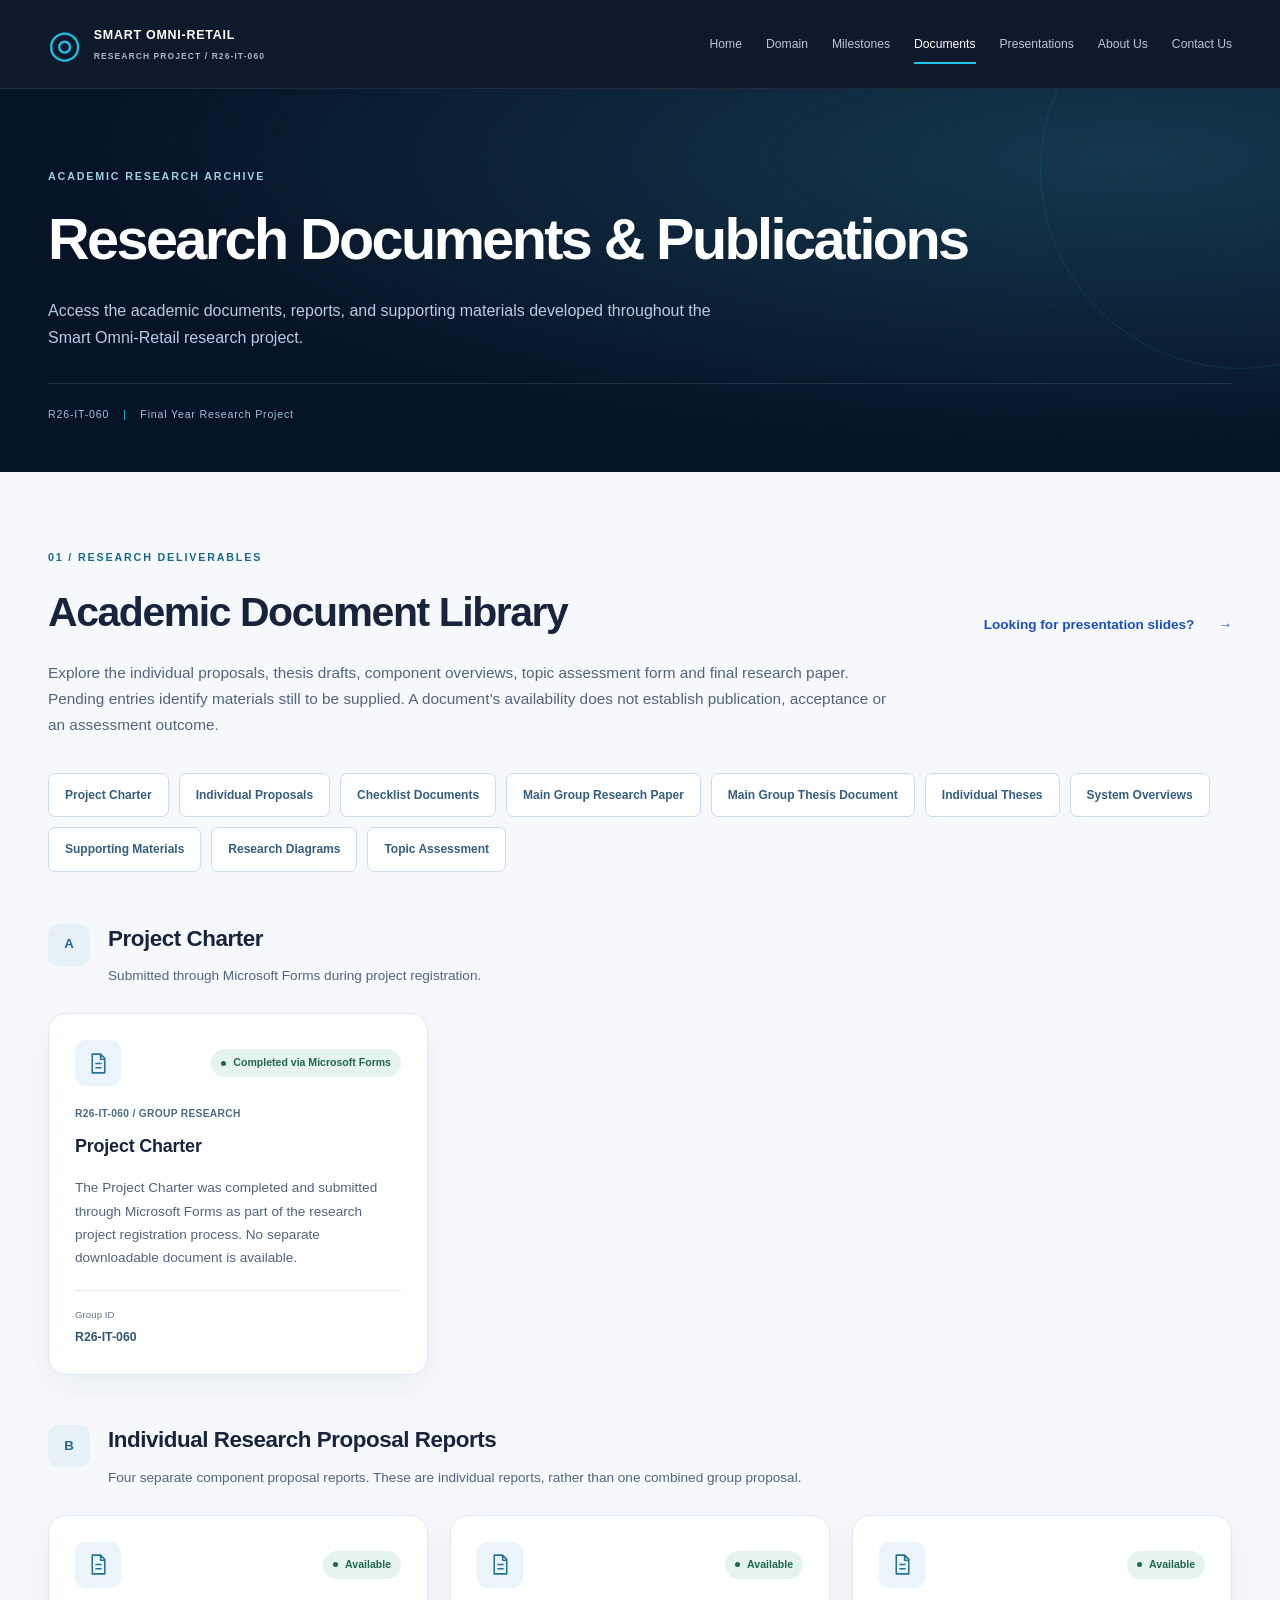
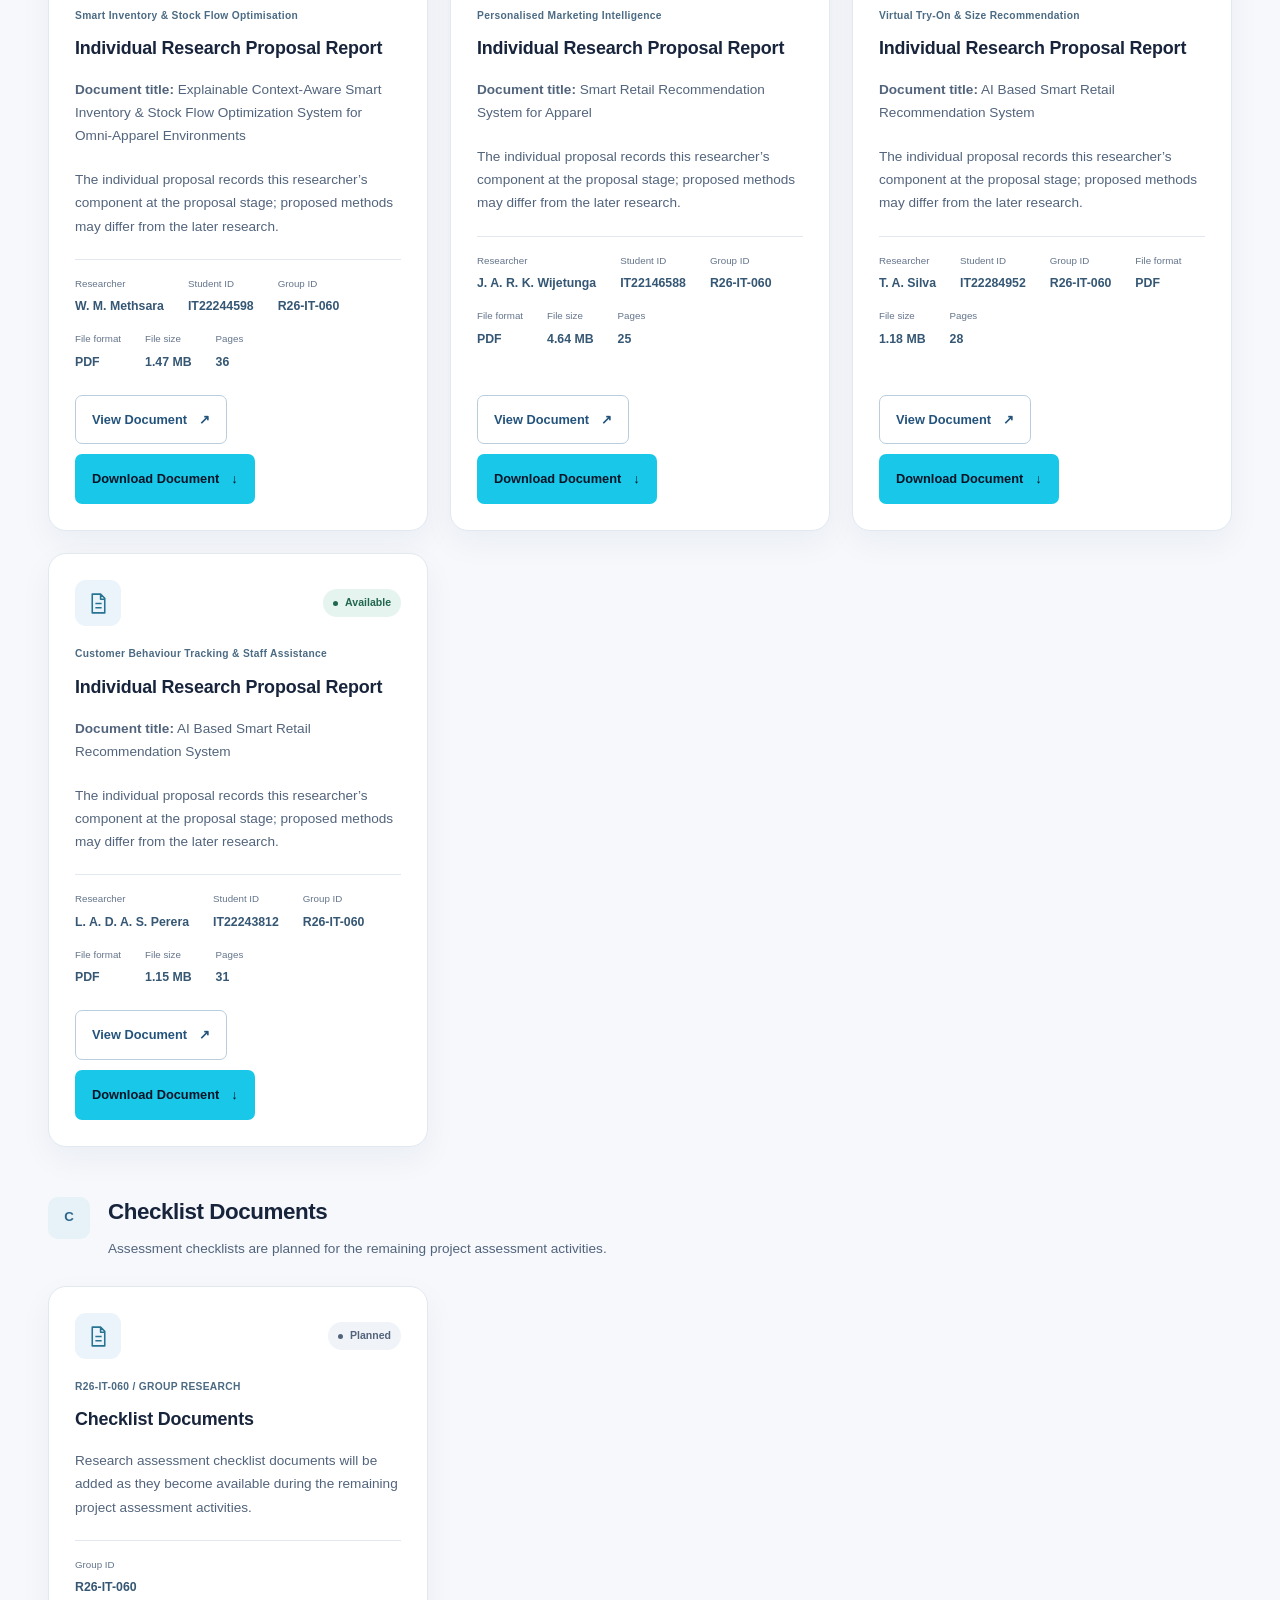
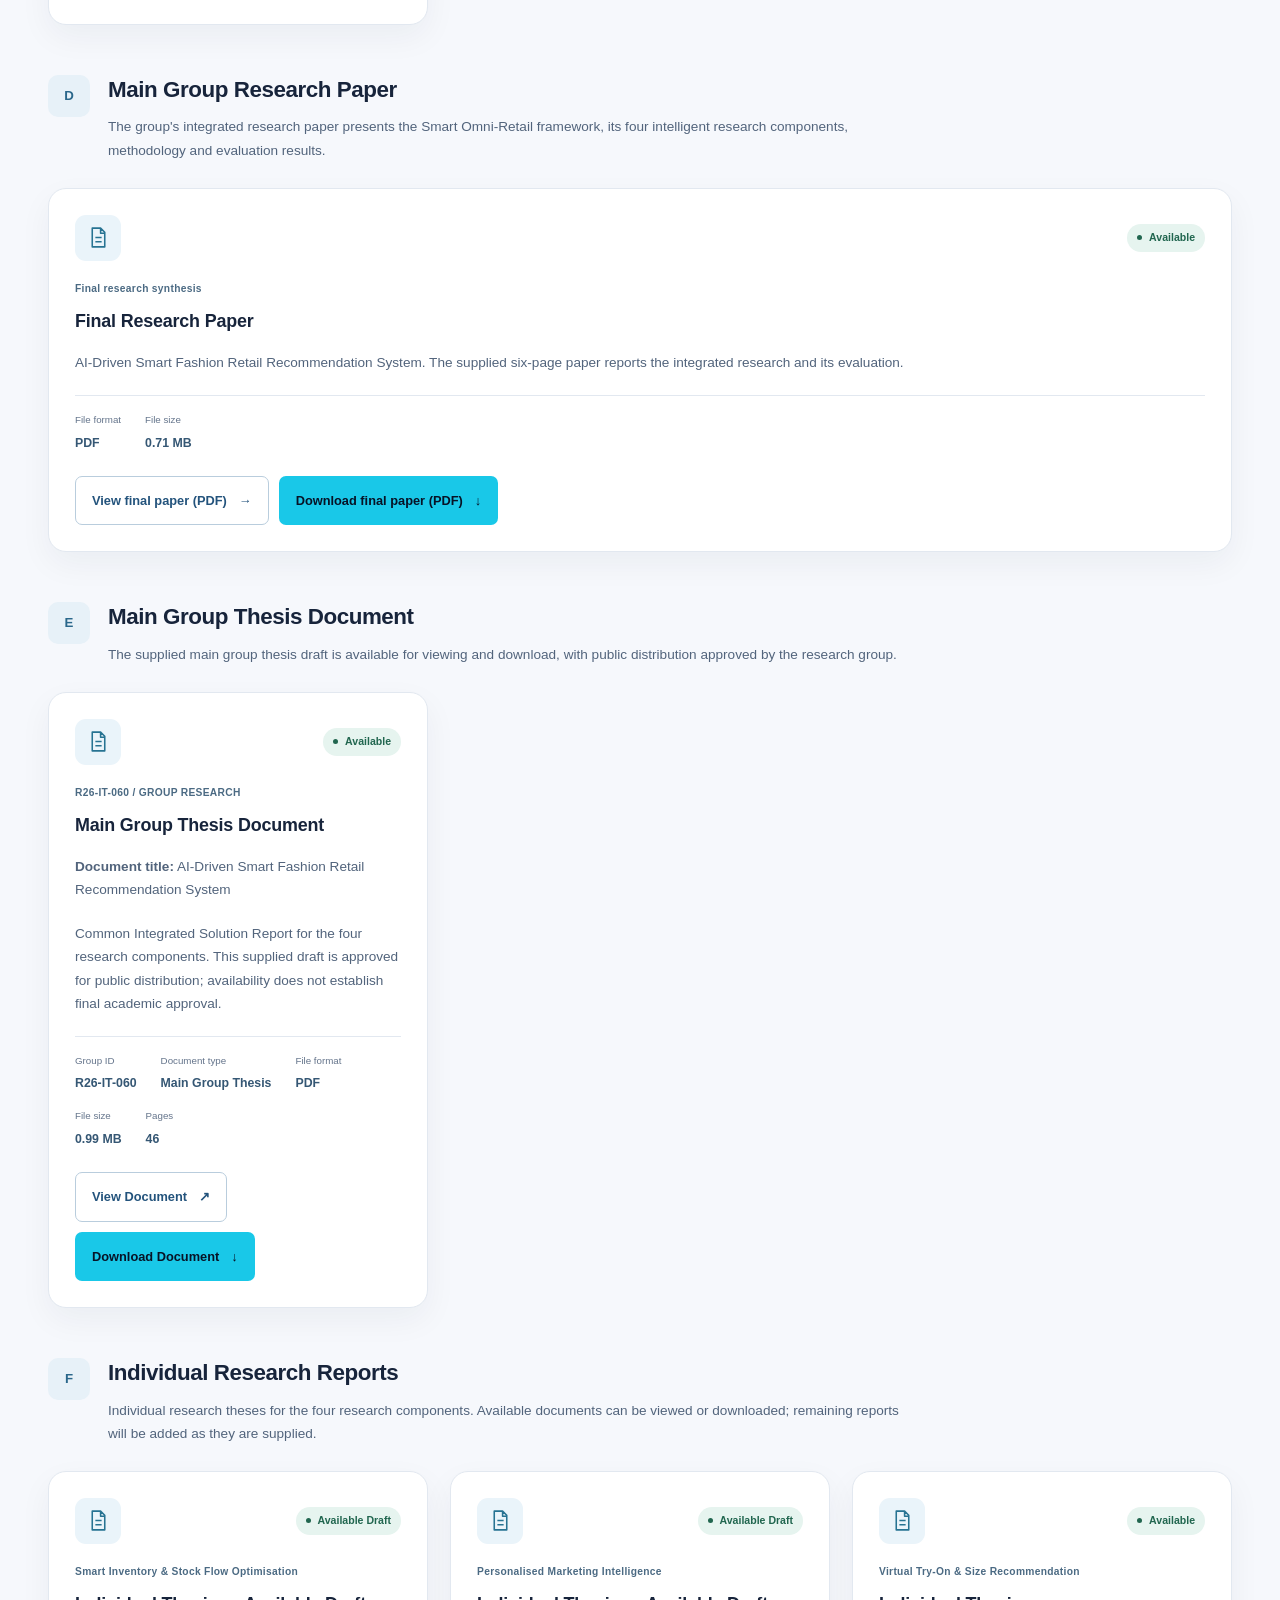
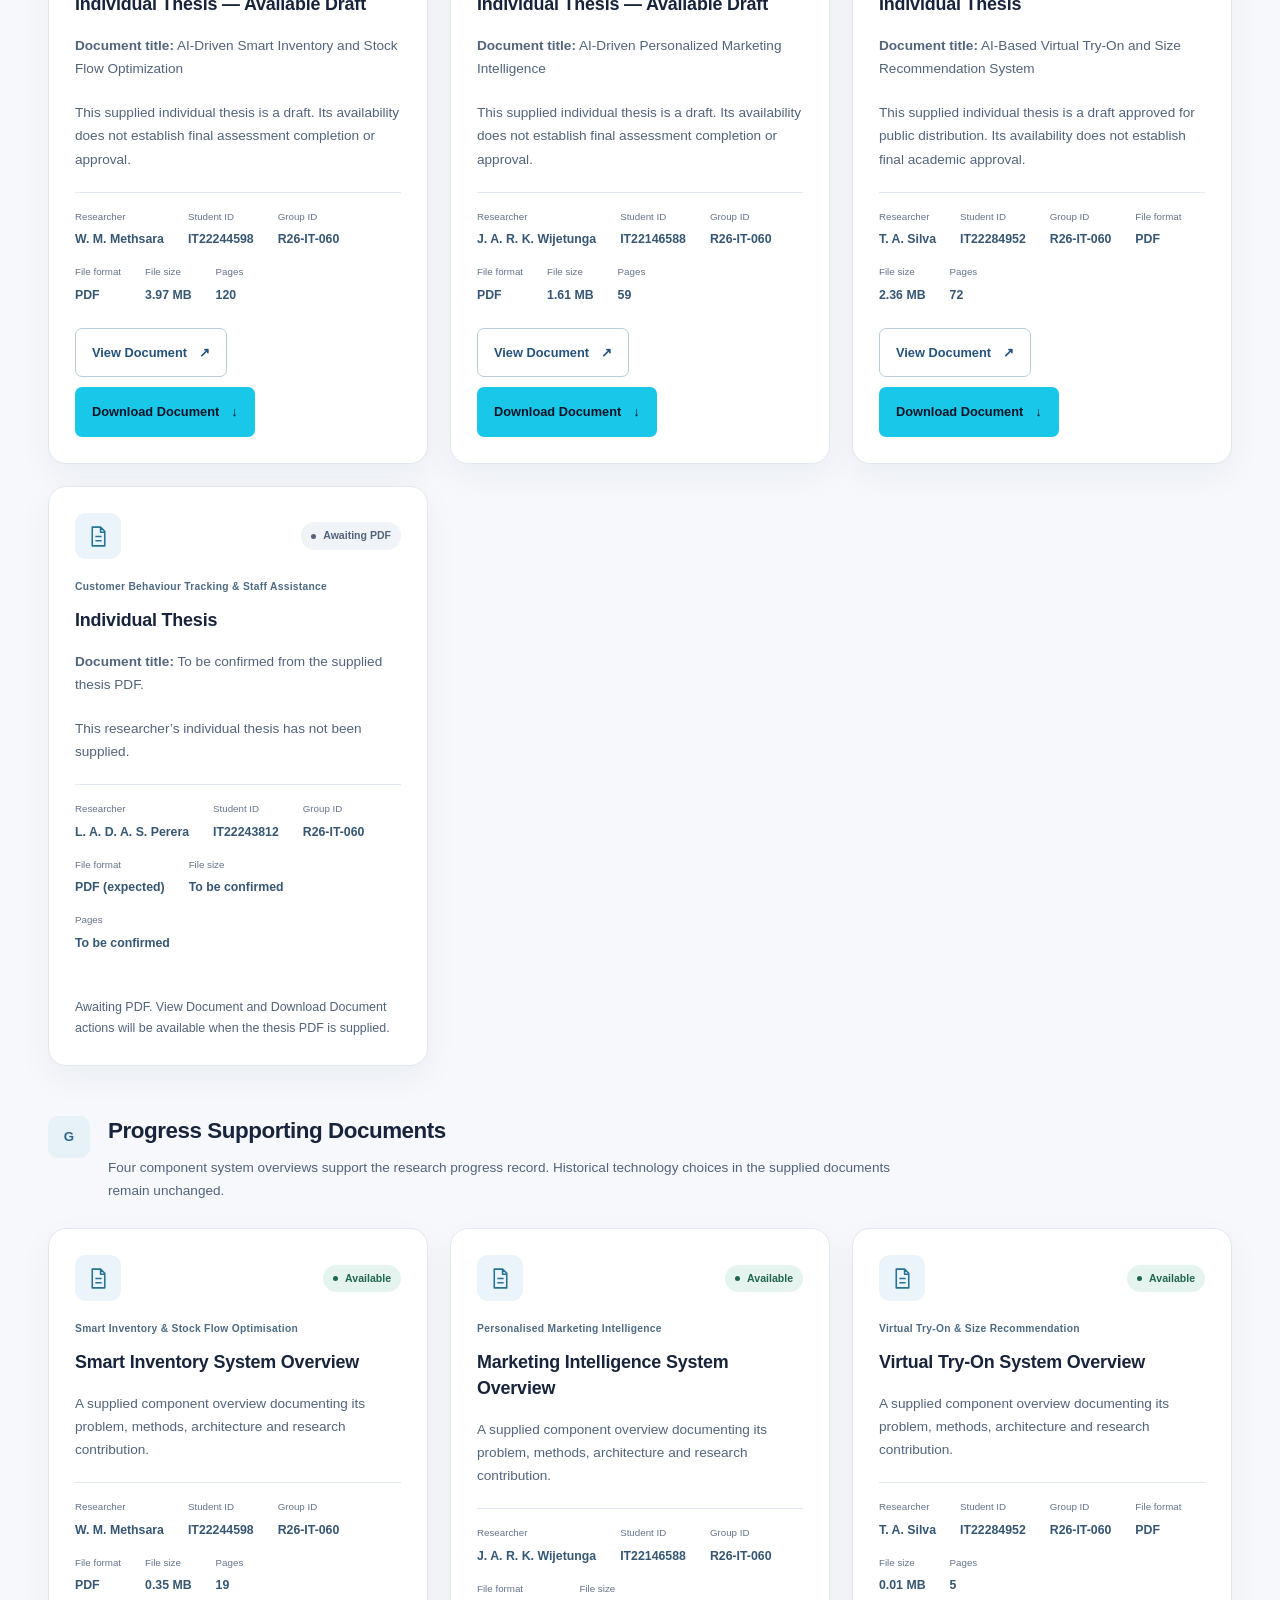
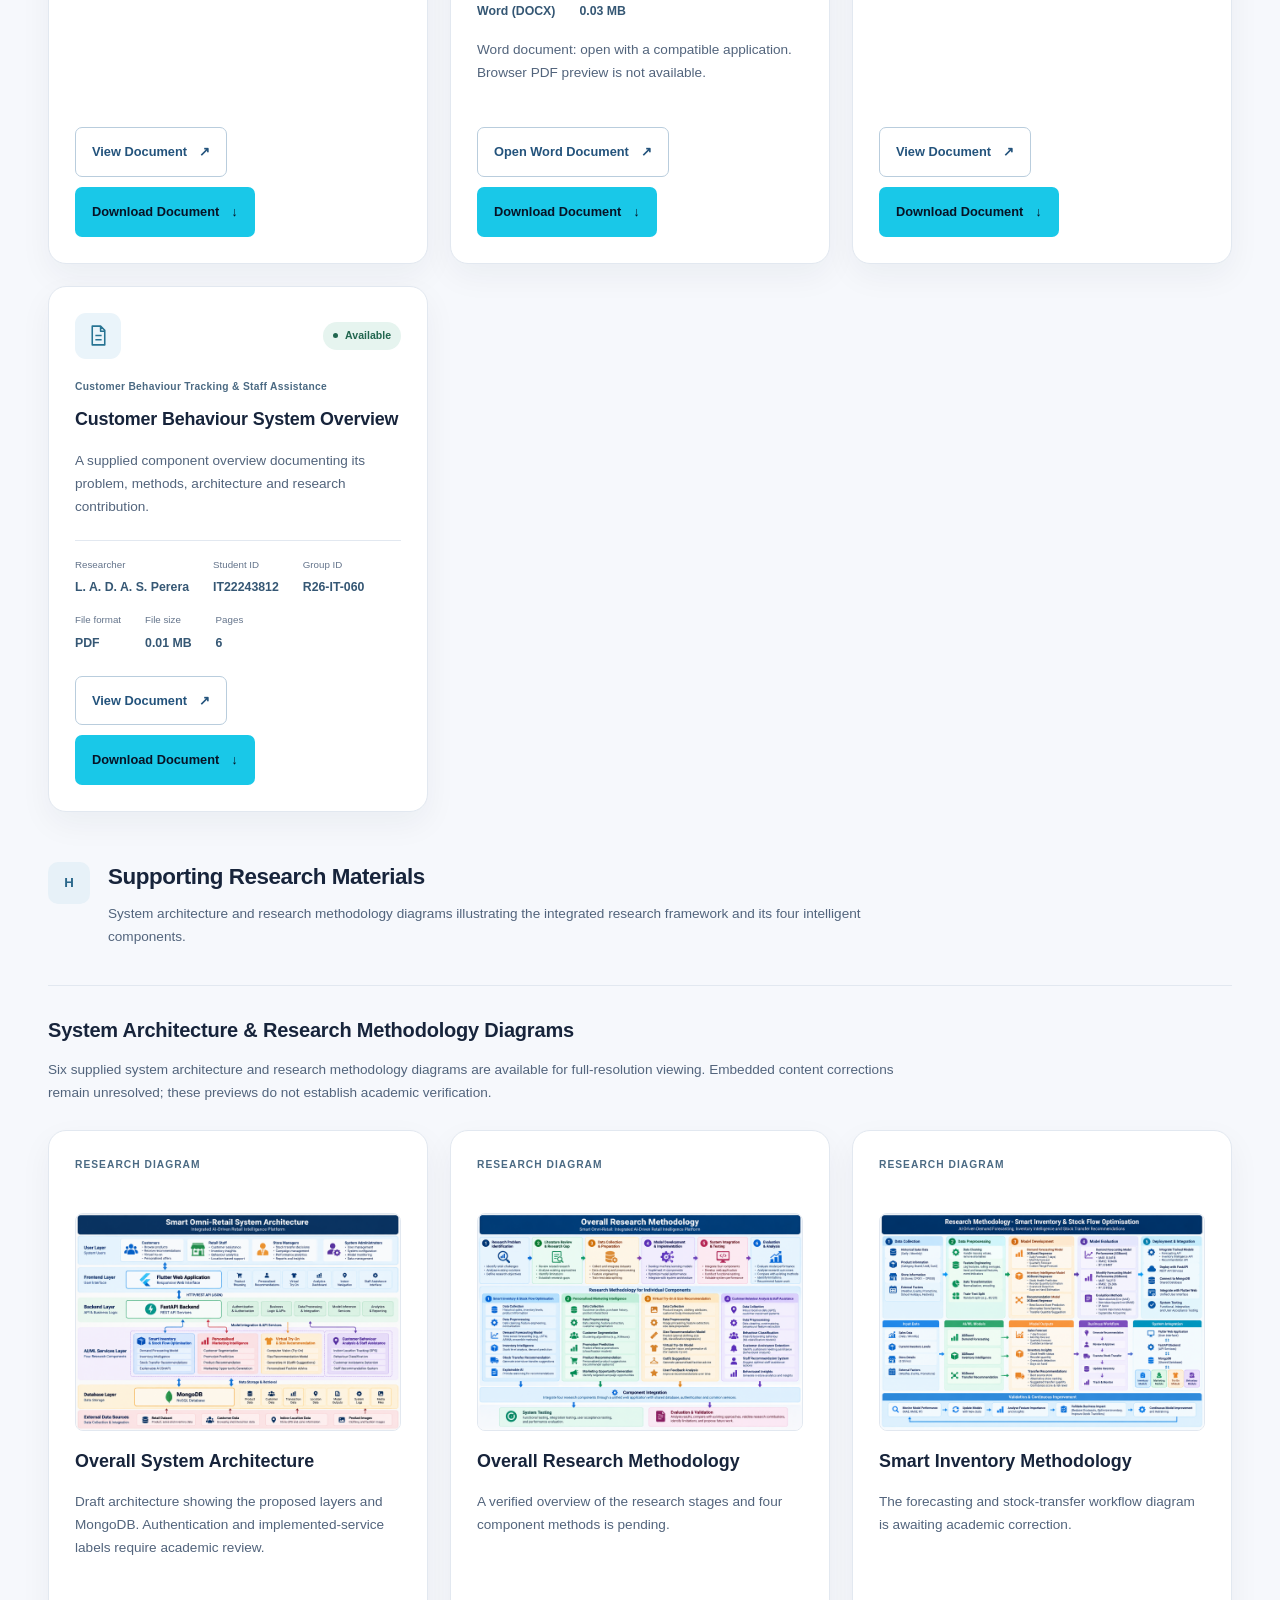
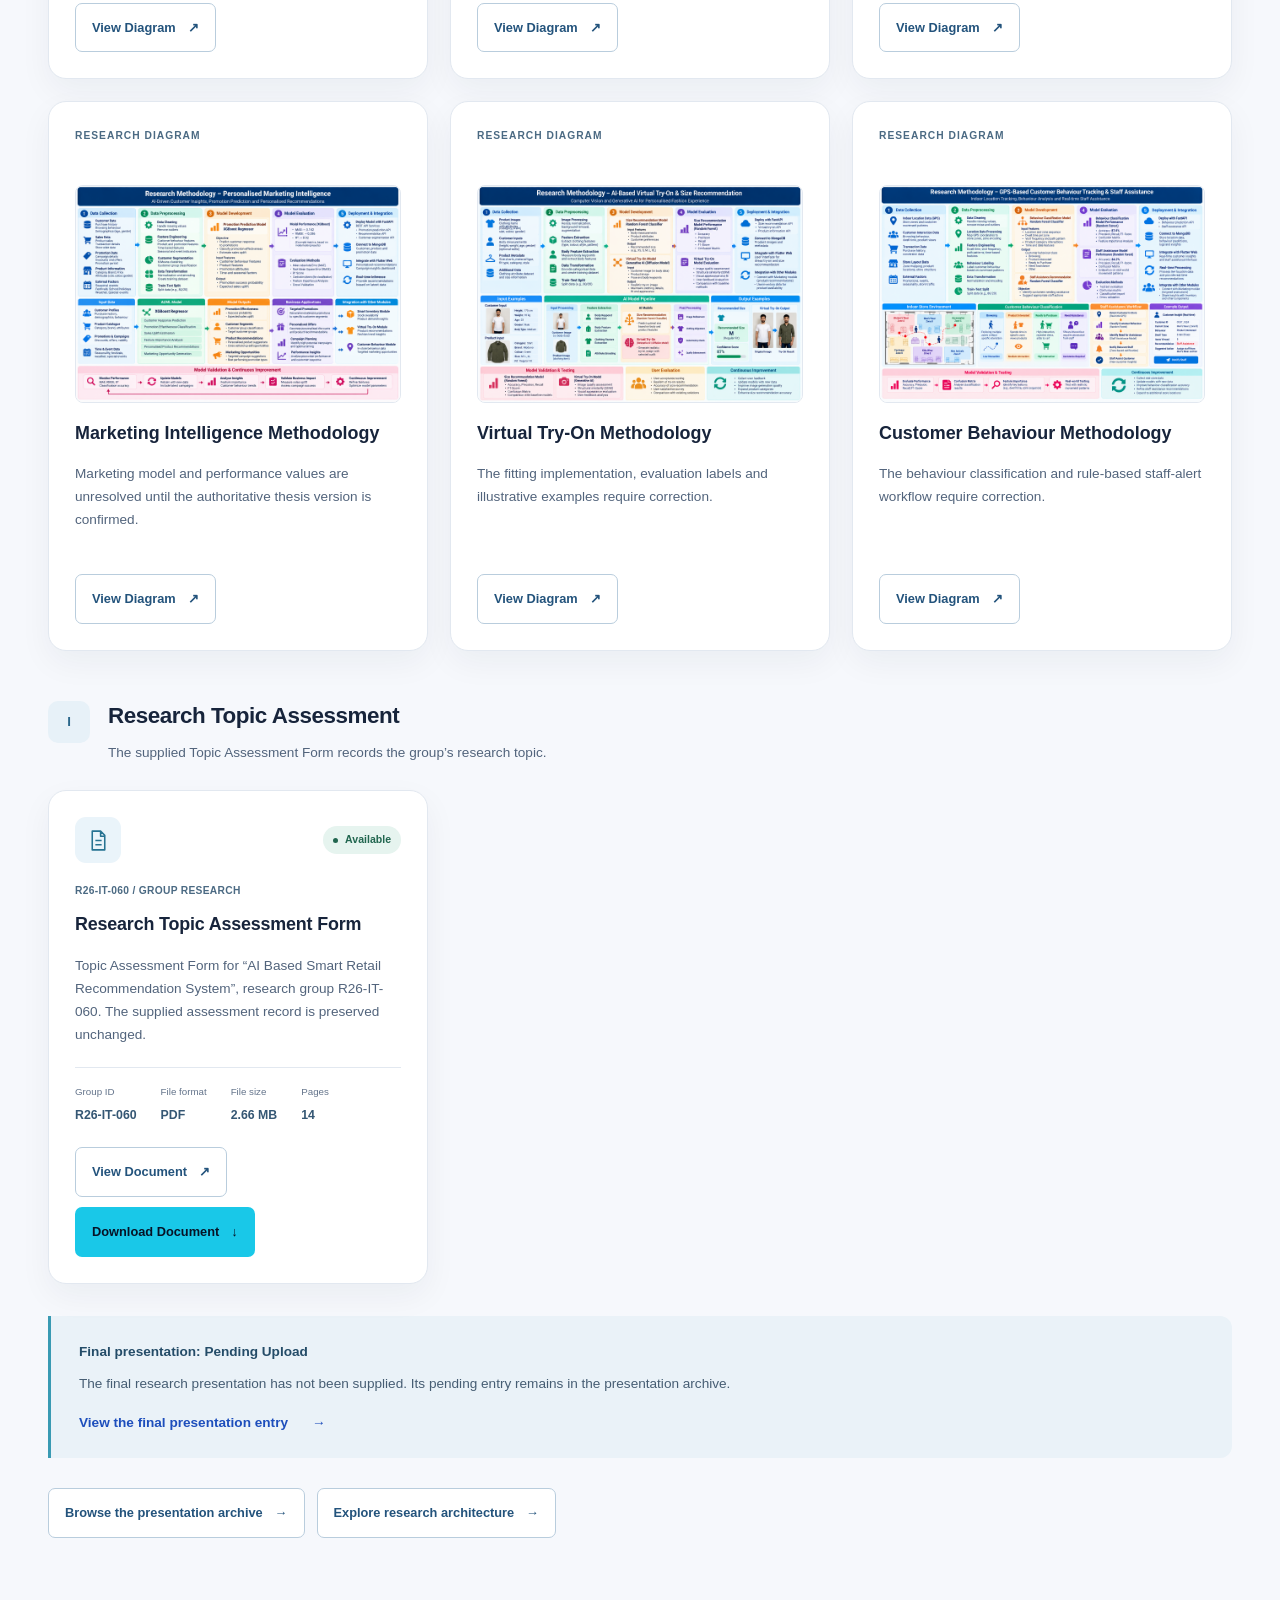
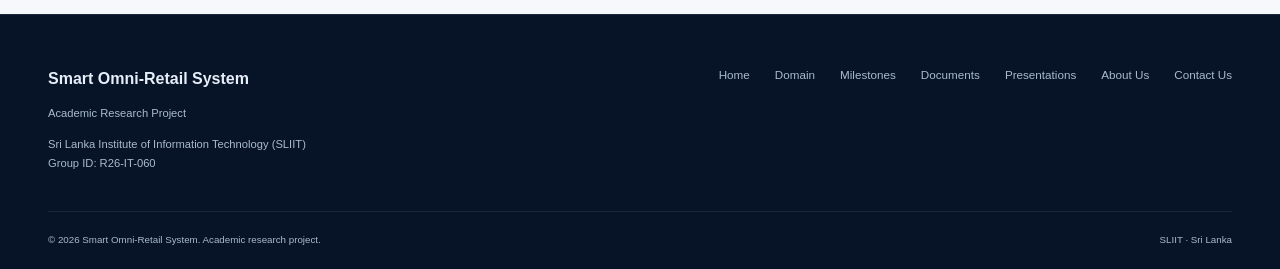
==== commit d66ceae6: "Add approved T. A. Silva individual thesis" ====
--- a/documents.html
+++ b/documents.html
@@ -1,2 +1,2 @@
 <!DOCTYPE html>
-<html lang="en"><head><meta charset="utf-8"><meta name="viewport" content="width=device-width,initial-scale=1"><meta name="description" content="Smart Omni-Retail System: an integrated AI-driven fashion retail research project at SLIIT, group R26-IT-060."><meta name="theme-color" content="#071326"><title>Documents | Smart Omni-Retail Research</title><link rel="stylesheet" href="css/style.css"><link rel="stylesheet" href="css/components.css"><link rel="stylesheet" href="css/responsive.css"></head><body><a class="skip" href="#main">Skip to main content</a><header><div class="container header-inner"><a class="brand" href="index.html"><span class="brand-mark" aria-hidden="true">&#9678;</span><span>SMART OMNI-RETAIL<small>RESEARCH PROJECT / R26-IT-060</small></span></a><nav class="desktop-nav" aria-label="Main navigation"><a href="index.html">Home</a><a href="domain.html">Domain</a><a href="milestones.html">Milestones</a><a href="documents.html" aria-current="page">Documents</a><a href="presentations.html">Presentations</a><a href="about.html">About Us</a><a href="contact.html">Contact Us</a></nav><details class="mobile-nav"><summary>Menu <span aria-hidden="true">&#43;</span></summary><nav aria-label="Mobile navigation"><a href="index.html">Home</a><a href="domain.html">Domain</a><a href="milestones.html">Milestones</a><a href="documents.html" aria-current="page">Documents</a><a href="presentations.html">Presentations</a><a href="about.html">About Us</a><a href="contact.html">Contact Us</a></nav></details></div></header><main id="main" class="archive-page"><section class="archive-hero"><div class="container"><p class="eyebrow">ACADEMIC RESEARCH ARCHIVE</p><h1>Research Documents &amp; Publications</h1><p class="archive-hero-description">Access the academic documents, reports, and supporting materials developed throughout the Smart Omni-Retail research project.</p><div class="archive-hero-meta">R26-IT-060 <span aria-hidden="true">|</span> Final Year Research Project</div></div></section><section class="section"><div class="container"><div class="archive-section-heading"><div><p class="eyebrow">01 / RESEARCH DELIVERABLES</p><h2>Academic Document Library</h2></div><a class="text-link" href="presentations.html">Looking for presentation slides? <span aria-hidden="true">&#8594;</span></a></div><p class="archive-lead">Explore the individual proposals, thesis drafts, component overviews, topic assessment form and final research paper. Pending entries identify materials still to be supplied. A document’s availability does not establish publication, acceptance or an assessment outcome.</p><nav class="archive-jump-links" aria-label="Document categories"><a href="#initiation">Project Charter</a><a href="#proposal-documents">Individual Proposals</a><a href="#checklist-documents">Checklist Documents</a><a href="#final-documents">Main Group Research Paper</a><a href="#group-report">Main Group Thesis Document</a><a href="#individual-reports">Individual Theses</a><a href="#progress-documents">System Overviews</a><a href="#supporting-materials">Supporting Materials</a><a href="#research-diagrams">Research Diagrams</a><a href="#topic-assessment">Topic Assessment</a></nav><section class="document-category" id="initiation" aria-labelledby="heading-initiation"><div class="category-heading"><span class="category-letter" aria-hidden="true">A</span><div><h3 id="heading-initiation">Project Charter</h3><p>Submitted through Microsoft Forms during project registration.</p></div></div><div class="document-grid"><article class="document-card"><div class="archive-card-top"><span class="file-icon"><svg viewBox="0 0 24 24" fill="none" stroke="currentColor" stroke-width="1.5" stroke-linejoin="round" aria-hidden="true"><path d="M6 3h8l4 4v14H6Z M14 3v5h4 M9 12h6 M9 16h6"></path></svg></span><span class="availability is-completed">Completed via Microsoft Forms</span></div><small>R26-IT-060 / GROUP RESEARCH</small><h4>Project Charter</h4><p>The Project Charter was completed and submitted through Microsoft Forms as part of the research project registration process. No separate downloadable document is available.</p><dl class="file-meta"><div><dt>Group ID</dt><dd>R26-IT-060</dd></div></dl></article></div></section><section class="document-category" id="proposal-documents" aria-labelledby="heading-proposal-documents"><div class="category-heading"><span class="category-letter" aria-hidden="true">B</span><div><h3 id="heading-proposal-documents">Individual Research Proposal Reports</h3><p>Four separate component proposal reports. These are individual reports, rather than one combined group proposal.</p></div></div><div class="document-grid"><article class="document-card"><div class="archive-card-top"><span class="file-icon"><svg viewBox="0 0 24 24" fill="none" stroke="currentColor" stroke-width="1.5" stroke-linejoin="round" aria-hidden="true"><path d="M6 3h8l4 4v14H6Z M14 3v5h4 M9 12h6 M9 16h6"></path></svg></span><span class="availability is-available">Available</span></div><small>Smart Inventory &amp; Stock Flow Optimisation</small><h4>Individual Research Proposal Report</h4><p class="document-title"><strong>Document title:</strong> Explainable Context-Aware Smart Inventory &amp; Stock Flow Optimization System for Omni-Apparel Environments</p><p>The individual proposal records this researcher’s component at the proposal stage; proposed methods may differ from the later research.</p><dl class="file-meta"><div><dt>Researcher</dt><dd>W. M. Methsara</dd></div><div><dt>Student ID</dt><dd>IT22244598</dd></div><div><dt>Group ID</dt><dd>R26-IT-060</dd></div><div><dt>File format</dt><dd>PDF</dd></div><div><dt>File size</dt><dd>1.47 MB</dd></div><div><dt>Pages</dt><dd>36</dd></div></dl><div class="archive-actions"><a class="button archive-outline" href="documents/proposal-reports/IT22244598%20-%20Proposal%20Report%20.pdf" target="_blank" rel="noopener noreferrer" aria-label="View Document: Individual Research Proposal Report — W. M. Methsara (PDF, opens in a new tab)">View Document <span aria-hidden="true">&#8599;</span></a><a class="button primary" href="documents/proposal-reports/IT22244598%20-%20Proposal%20Report%20.pdf" download aria-label="Download Individual Research Proposal Report — W. M. Methsara (PDF)">Download Document <span aria-hidden="true">&#8595;</span></a></div></article><article class="document-card"><div class="archive-card-top"><span class="file-icon"><svg viewBox="0 0 24 24" fill="none" stroke="currentColor" stroke-width="1.5" stroke-linejoin="round" aria-hidden="true"><path d="M6 3h8l4 4v14H6Z M14 3v5h4 M9 12h6 M9 16h6"></path></svg></span><span class="availability is-available">Available</span></div><small>Personalised Marketing Intelligence</small><h4>Individual Research Proposal Report</h4><p class="document-title"><strong>Document title:</strong> Smart Retail Recommendation System for Apparel</p><p>The individual proposal records this researcher’s component at the proposal stage; proposed methods may differ from the later research.</p><dl class="file-meta"><div><dt>Researcher</dt><dd>J. A. R. K. Wijetunga</dd></div><div><dt>Student ID</dt><dd>IT22146588</dd></div><div><dt>Group ID</dt><dd>R26-IT-060</dd></div><div><dt>File format</dt><dd>PDF</dd></div><div><dt>File size</dt><dd>4.64 MB</dd></div><div><dt>Pages</dt><dd>25</dd></div></dl><div class="archive-actions"><a class="button archive-outline" href="documents/proposal-reports/IT22146588%20-%20Proposal%20Report.pdf" target="_blank" rel="noopener noreferrer" aria-label="View Document: Individual Research Proposal Report — J. A. R. K. Wijetunga (PDF, opens in a new tab)">View Document <span aria-hidden="true">&#8599;</span></a><a class="button primary" href="documents/proposal-reports/IT22146588%20-%20Proposal%20Report.pdf" download aria-label="Download Individual Research Proposal Report — J. A. R. K. Wijetunga (PDF)">Download Document <span aria-hidden="true">&#8595;</span></a></div></article><article class="document-card"><div class="archive-card-top"><span class="file-icon"><svg viewBox="0 0 24 24" fill="none" stroke="currentColor" stroke-width="1.5" stroke-linejoin="round" aria-hidden="true"><path d="M6 3h8l4 4v14H6Z M14 3v5h4 M9 12h6 M9 16h6"></path></svg></span><span class="availability is-available">Available</span></div><small>Virtual Try-On &amp; Size Recommendation</small><h4>Individual Research Proposal Report</h4><p class="document-title"><strong>Document title:</strong> AI Based Smart Retail Recommendation System</p><p>The individual proposal records this researcher’s component at the proposal stage; proposed methods may differ from the later research.</p><dl class="file-meta"><div><dt>Researcher</dt><dd>T. A. Silva</dd></div><div><dt>Student ID</dt><dd>IT22284952</dd></div><div><dt>Group ID</dt><dd>R26-IT-060</dd></div><div><dt>File format</dt><dd>PDF</dd></div><div><dt>File size</dt><dd>1.18 MB</dd></div><div><dt>Pages</dt><dd>28</dd></div></dl><div class="archive-actions"><a class="button archive-outline" href="documents/proposal-reports/IT22284952_Proposal_Report.pdf" target="_blank" rel="noopener noreferrer" aria-label="View Document: Individual Research Proposal Report — T. A. Silva (PDF, opens in a new tab)">View Document <span aria-hidden="true">&#8599;</span></a><a class="button primary" href="documents/proposal-reports/IT22284952_Proposal_Report.pdf" download aria-label="Download Individual Research Proposal Report — T. A. Silva (PDF)">Download Document <span aria-hidden="true">&#8595;</span></a></div></article><article class="document-card"><div class="archive-card-top"><span class="file-icon"><svg viewBox="0 0 24 24" fill="none" stroke="currentColor" stroke-width="1.5" stroke-linejoin="round" aria-hidden="true"><path d="M6 3h8l4 4v14H6Z M14 3v5h4 M9 12h6 M9 16h6"></path></svg></span><span class="availability is-available">Available</span></div><small>Customer Behaviour Tracking &amp; Staff Assistance</small><h4>Individual Research Proposal Report</h4><p class="document-title"><strong>Document title:</strong> AI Based Smart Retail Recommendation System</p><p>The individual proposal records this researcher’s component at the proposal stage; proposed methods may differ from the later research.</p><dl class="file-meta"><div><dt>Researcher</dt><dd>L. A. D. A. S. Perera</dd></div><div><dt>Student ID</dt><dd>IT22243812</dd></div><div><dt>Group ID</dt><dd>R26-IT-060</dd></div><div><dt>File format</dt><dd>PDF</dd></div><div><dt>File size</dt><dd>1.15 MB</dd></div><div><dt>Pages</dt><dd>31</dd></div></dl><div class="archive-actions"><a class="button archive-outline" href="documents/proposal-reports/IT22243812_Proposal_Report.pdf" target="_blank" rel="noopener noreferrer" aria-label="View Document: Individual Research Proposal Report — L. A. D. A. S. Perera (PDF, opens in a new tab)">View Document <span aria-hidden="true">&#8599;</span></a><a class="button primary" href="documents/proposal-reports/IT22243812_Proposal_Report.pdf" download aria-label="Download Individual Research Proposal Report — L. A. D. A. S. Perera (PDF)">Download Document <span aria-hidden="true">&#8595;</span></a></div></article></div></section><section class="document-category" id="checklist-documents" aria-labelledby="heading-checklist-documents"><div class="category-heading"><span class="category-letter" aria-hidden="true">C</span><div><h3 id="heading-checklist-documents">Checklist Documents</h3><p>Assessment checklists are planned for the remaining project assessment activities.</p></div></div><div class="document-grid"><article class="document-card"><div class="archive-card-top"><span class="file-icon"><svg viewBox="0 0 24 24" fill="none" stroke="currentColor" stroke-width="1.5" stroke-linejoin="round" aria-hidden="true"><path d="M6 3h8l4 4v14H6Z M14 3v5h4 M9 12h6 M9 16h6"></path></svg></span><span class="availability is-planned">Planned</span></div><small>R26-IT-060 / GROUP RESEARCH</small><h4>Checklist Documents</h4><p>Research assessment checklist documents will be added as they become available during the remaining project assessment activities.</p><dl class="file-meta"><div><dt>Group ID</dt><dd>R26-IT-060</dd></div></dl></article></div></section><section class="document-category" id="final-documents" aria-labelledby="heading-final-documents"><div class="category-heading"><span class="category-letter" aria-hidden="true">D</span><div><h3 id="heading-final-documents">Main Group Research Paper</h3><p>The group's integrated research paper presents the Smart Omni-Retail framework, its four intelligent research components, methodology and evaluation results.</p></div></div><div class="document-grid"><article class="document-card"><div class="archive-card-top"><span class="file-icon"><svg viewBox="0 0 24 24" fill="none" stroke="currentColor" stroke-width="1.5" stroke-linejoin="round" aria-hidden="true"><path d="M6 3h8l4 4v14H6Z M14 3v5h4 M9 12h6 M9 16h6"/></svg></span><span class="availability is-available">Available</span></div><small>Final research synthesis</small><h4>Final Research Paper</h4><p>AI-Driven Smart Fashion Retail Recommendation System. The supplied six-page paper reports the integrated research and its evaluation.</p><dl class="file-meta"><div><dt>File format</dt><dd>PDF</dd></div><div><dt>File size</dt><dd>0.71 MB</dd></div></dl><div class="archive-actions"><a class="button archive-outline" href="documents/research-pdfs/An%20AI%20Driven%20Smart%20Retail%20Recommendation%20System.pdf">View final paper (PDF) <span aria-hidden="true">&#8594;</span></a><a class="button primary" href="documents/research-pdfs/An%20AI%20Driven%20Smart%20Retail%20Recommendation%20System.pdf" download>Download final paper (PDF) <span aria-hidden="true">&#8595;</span></a></div></article></div></section><section class="document-category" id="group-report" aria-labelledby="heading-group-report"><div class="category-heading"><span class="category-letter" aria-hidden="true">E</span><div><h3 id="heading-group-report">Main Group Thesis Document</h3><p>The supplied main group thesis draft is available for viewing and download, with public distribution approved by the research group.</p></div></div><div class="document-grid"><article class="document-card"><div class="archive-card-top"><span class="file-icon"><svg viewBox="0 0 24 24" fill="none" stroke="currentColor" stroke-width="1.5" stroke-linejoin="round" aria-hidden="true"><path d="M6 3h8l4 4v14H6Z M14 3v5h4 M9 12h6 M9 16h6"></path></svg></span><span class="availability is-available">Available</span></div><small>R26-IT-060 / GROUP RESEARCH</small><h4>Main Group Thesis Document</h4><p class="document-title"><strong>Document title:</strong> AI-Driven Smart Fashion Retail Recommendation System</p><p>Common Integrated Solution Report for the four research components. This supplied draft is approved for public distribution; availability does not establish final academic approval.</p><dl class="file-meta"><div><dt>Group ID</dt><dd>R26-IT-060</dd></div><div><dt>Document type</dt><dd>Main Group Thesis</dd></div><div><dt>File format</dt><dd>PDF</dd></div><div><dt>File size</dt><dd>0.99 MB</dd></div><div><dt>Pages</dt><dd>46</dd></div></dl><div class="archive-actions"><a class="button archive-outline" href="documents/group-thesis/R26-IT-060_DRAFT.pdf" target="_blank" rel="noopener noreferrer" aria-label="View Document: Main Group Thesis (PDF draft, opens in a new tab)">View Document <span aria-hidden="true">&#8599;</span></a><a class="button primary" href="documents/group-thesis/R26-IT-060_DRAFT.pdf" download aria-label="Download Main Group Thesis (PDF draft)">Download Document <span aria-hidden="true">&#8595;</span></a></div></article></div></section><section class="document-category" id="individual-reports" aria-labelledby="heading-individual-reports"><div class="category-heading"><span class="category-letter" aria-hidden="true">F</span><div><h3 id="heading-individual-reports">Individual Research Reports</h3><p>Individual research theses for the four research components. Available documents can be viewed or downloaded; remaining reports will be added as they are supplied.</p></div></div><div class="document-grid"><article class="document-card"><div class="archive-card-top"><span class="file-icon"><svg viewBox="0 0 24 24" fill="none" stroke="currentColor" stroke-width="1.5" stroke-linejoin="round" aria-hidden="true"><path d="M6 3h8l4 4v14H6Z M14 3v5h4 M9 12h6 M9 16h6"></path></svg></span><span class="availability is-available">Available Draft</span></div><small>Smart Inventory &amp; Stock Flow Optimisation</small><h4>Individual Thesis — Available Draft</h4><p class="document-title"><strong>Document title:</strong> AI-Driven Smart Inventory and Stock Flow Optimization</p><p>This supplied individual thesis is a draft. Its availability does not establish final assessment completion or approval.</p><dl class="file-meta"><div><dt>Researcher</dt><dd>W. M. Methsara</dd></div><div><dt>Student ID</dt><dd>IT22244598</dd></div><div><dt>Group ID</dt><dd>R26-IT-060</dd></div><div><dt>File format</dt><dd>PDF</dd></div><div><dt>File size</dt><dd>3.97 MB</dd></div><div><dt>Pages</dt><dd>120</dd></div></dl><div class="archive-actions"><a class="button archive-outline" href="documents/individual-theses/IT22244598_DRAFT.pdf" target="_blank" rel="noopener noreferrer" aria-label="View Document: Individual Thesis — Available Draft — W. M. Methsara (PDF, opens in a new tab)">View Document <span aria-hidden="true">&#8599;</span></a><a class="button primary" href="documents/individual-theses/IT22244598_DRAFT.pdf" download aria-label="Download Individual Thesis — Available Draft — W. M. Methsara (PDF)">Download Document <span aria-hidden="true">&#8595;</span></a></div></article><article class="document-card"><div class="archive-card-top"><span class="file-icon"><svg viewBox="0 0 24 24" fill="none" stroke="currentColor" stroke-width="1.5" stroke-linejoin="round" aria-hidden="true"><path d="M6 3h8l4 4v14H6Z M14 3v5h4 M9 12h6 M9 16h6"></path></svg></span><span class="availability is-available">Available Draft</span></div><small>Personalised Marketing Intelligence</small><h4>Individual Thesis — Available Draft</h4><p class="document-title"><strong>Document title:</strong> AI-Driven Personalized Marketing Intelligence</p><p>This supplied individual thesis is a draft. Its availability does not establish final assessment completion or approval.</p><dl class="file-meta"><div><dt>Researcher</dt><dd>J. A. R. K. Wijetunga</dd></div><div><dt>Student ID</dt><dd>IT22146588</dd></div><div><dt>Group ID</dt><dd>R26-IT-060</dd></div><div><dt>File format</dt><dd>PDF</dd></div><div><dt>File size</dt><dd>1.61 MB</dd></div><div><dt>Pages</dt><dd>59</dd></div></dl><div class="archive-actions"><a class="button archive-outline" href="documents/individual-theses/IT22146588_DRAFT.pdf" target="_blank" rel="noopener noreferrer" aria-label="View Document: Individual Thesis — Available Draft — J. A. R. K. Wijetunga (PDF, opens in a new tab)">View Document <span aria-hidden="true">&#8599;</span></a><a class="button primary" href="documents/individual-theses/IT22146588_DRAFT.pdf" download aria-label="Download Individual Thesis — Available Draft — J. A. R. K. Wijetunga (PDF)">Download Document <span aria-hidden="true">&#8595;</span></a></div></article><article class="document-card"><div class="archive-card-top"><span class="file-icon"><svg viewBox="0 0 24 24" fill="none" stroke="currentColor" stroke-width="1.5" stroke-linejoin="round" aria-hidden="true"><path d="M6 3h8l4 4v14H6Z M14 3v5h4 M9 12h6 M9 16h6"></path></svg></span><span class="availability is-pending">Awaiting PDF</span></div><small>Virtual Try-On &amp; Size Recommendation</small><h4>Individual Thesis</h4><p class="document-title"><strong>Document title:</strong> To be confirmed from the supplied thesis PDF.</p><p>This researcher’s individual thesis has not been supplied.</p><dl class="file-meta"><div><dt>Researcher</dt><dd>T. A. Silva</dd></div><div><dt>Student ID</dt><dd>IT22284952</dd></div><div><dt>Group ID</dt><dd>R26-IT-060</dd></div><div><dt>File format</dt><dd>PDF (expected)</dd></div><div><dt>File size</dt><dd>To be confirmed</dd></div><div><dt>Pages</dt><dd>To be confirmed</dd></div></dl><div class="archive-actions"><p class="pending-action">Awaiting PDF. View Document and Download Document actions will be available when the thesis PDF is supplied.</p></div></article><article class="document-card"><div class="archive-card-top"><span class="file-icon"><svg viewBox="0 0 24 24" fill="none" stroke="currentColor" stroke-width="1.5" stroke-linejoin="round" aria-hidden="true"><path d="M6 3h8l4 4v14H6Z M14 3v5h4 M9 12h6 M9 16h6"></path></svg></span><span class="availability is-pending">Awaiting PDF</span></div><small>Customer Behaviour Tracking &amp; Staff Assistance</small><h4>Individual Thesis</h4><p class="document-title"><strong>Document title:</strong> To be confirmed from the supplied thesis PDF.</p><p>This researcher’s individual thesis has not been supplied.</p><dl class="file-meta"><div><dt>Researcher</dt><dd>L. A. D. A. S. Perera</dd></div><div><dt>Student ID</dt><dd>IT22243812</dd></div><div><dt>Group ID</dt><dd>R26-IT-060</dd></div><div><dt>File format</dt><dd>PDF (expected)</dd></div><div><dt>File size</dt><dd>To be confirmed</dd></div><div><dt>Pages</dt><dd>To be confirmed</dd></div></dl><div class="archive-actions"><p class="pending-action">Awaiting PDF. View Document and Download Document actions will be available when the thesis PDF is supplied.</p></div></article></div></section><section class="document-category" id="progress-documents" aria-labelledby="heading-progress-documents"><div class="category-heading"><span class="category-letter" aria-hidden="true">G</span><div><h3 id="heading-progress-documents">Progress Supporting Documents</h3><p>Four component system overviews support the research progress record. Historical technology choices in the supplied documents remain unchanged.</p></div></div><div class="document-grid"><article class="document-card"><div class="archive-card-top"><span class="file-icon"><svg viewBox="0 0 24 24" fill="none" stroke="currentColor" stroke-width="1.5" stroke-linejoin="round" aria-hidden="true"><path d="M6 3h8l4 4v14H6Z M14 3v5h4 M9 12h6 M9 16h6"></path></svg></span><span class="availability is-available">Available</span></div><small>Smart Inventory &amp; Stock Flow Optimisation</small><h4>Smart Inventory System Overview</h4><p>A supplied component overview documenting its problem, methods, architecture and research contribution.</p><dl class="file-meta"><div><dt>Researcher</dt><dd>W. M. Methsara</dd></div><div><dt>Student ID</dt><dd>IT22244598</dd></div><div><dt>Group ID</dt><dd>R26-IT-060</dd></div><div><dt>File format</dt><dd>PDF</dd></div><div><dt>File size</dt><dd>0.35 MB</dd></div><div><dt>Pages</dt><dd>19</dd></div></dl><div class="archive-actions"><a class="button archive-outline" href="documents/system-overviews/System_Overview_IT22244598.pdf" target="_blank" rel="noopener noreferrer" aria-label="View Document: Smart Inventory System Overview — W. M. Methsara (PDF, opens in a new tab)">View Document <span aria-hidden="true">&#8599;</span></a><a class="button primary" href="documents/system-overviews/System_Overview_IT22244598.pdf" download aria-label="Download Smart Inventory System Overview — W. M. Methsara (PDF)">Download Document <span aria-hidden="true">&#8595;</span></a></div></article><article class="document-card"><div class="archive-card-top"><span class="file-icon"><svg viewBox="0 0 24 24" fill="none" stroke="currentColor" stroke-width="1.5" stroke-linejoin="round" aria-hidden="true"><path d="M6 3h8l4 4v14H6Z M14 3v5h4 M9 12h6 M9 16h6"></path></svg></span><span class="availability is-available">Available</span></div><small>Personalised Marketing Intelligence</small><h4>Marketing Intelligence System Overview</h4><p>A supplied component overview documenting its problem, methods, architecture and research contribution.</p><dl class="file-meta"><div><dt>Researcher</dt><dd>J. A. R. K. Wijetunga</dd></div><div><dt>Student ID</dt><dd>IT22146588</dd></div><div><dt>Group ID</dt><dd>R26-IT-060</dd></div><div><dt>File format</dt><dd>Word (DOCX)</dd></div><div><dt>File size</dt><dd>0.03 MB</dd></div></dl><p class="document-format-note">Word document: open with a compatible application. Browser PDF preview is not available.</p><div class="archive-actions"><a class="button archive-outline" href="documents/system-overviews/System_Overview_Marketing_Intelligence%20-%20RW.docx" target="_blank" rel="noopener noreferrer" aria-label="Open Word Document: Marketing Intelligence System Overview — J. A. R. K. Wijetunga (DOCX)">Open Word Document <span aria-hidden="true">&#8599;</span></a><a class="button primary" href="documents/system-overviews/System_Overview_Marketing_Intelligence%20-%20RW.docx" download aria-label="Download Marketing Intelligence System Overview — J. A. R. K. Wijetunga (DOCX)">Download Document <span aria-hidden="true">&#8595;</span></a></div></article><article class="document-card"><div class="archive-card-top"><span class="file-icon"><svg viewBox="0 0 24 24" fill="none" stroke="currentColor" stroke-width="1.5" stroke-linejoin="round" aria-hidden="true"><path d="M6 3h8l4 4v14H6Z M14 3v5h4 M9 12h6 M9 16h6"></path></svg></span><span class="availability is-available">Available</span></div><small>Virtual Try-On &amp; Size Recommendation</small><h4>Virtual Try-On System Overview</h4><p>A supplied component overview documenting its problem, methods, architecture and research contribution.</p><dl class="file-meta"><div><dt>Researcher</dt><dd>T. A. Silva</dd></div><div><dt>Student ID</dt><dd>IT22284952</dd></div><div><dt>Group ID</dt><dd>R26-IT-060</dd></div><div><dt>File format</dt><dd>PDF</dd></div><div><dt>File size</dt><dd>0.01 MB</dd></div><div><dt>Pages</dt><dd>5</dd></div></dl><div class="archive-actions"><a class="button archive-outline" href="documents/system-overviews/System_overview-IT22284952.pdf" target="_blank" rel="noopener noreferrer" aria-label="View Document: Virtual Try-On System Overview — T. A. Silva (PDF, opens in a new tab)">View Document <span aria-hidden="true">&#8599;</span></a><a class="button primary" href="documents/system-overviews/System_overview-IT22284952.pdf" download aria-label="Download Virtual Try-On System Overview — T. A. Silva (PDF)">Download Document <span aria-hidden="true">&#8595;</span></a></div></article><article class="document-card"><div class="archive-card-top"><span class="file-icon"><svg viewBox="0 0 24 24" fill="none" stroke="currentColor" stroke-width="1.5" stroke-linejoin="round" aria-hidden="true"><path d="M6 3h8l4 4v14H6Z M14 3v5h4 M9 12h6 M9 16h6"></path></svg></span><span class="availability is-available">Available</span></div><small>Customer Behaviour Tracking &amp; Staff Assistance</small><h4>Customer Behaviour System Overview</h4><p>A supplied component overview documenting its problem, methods, architecture and research contribution.</p><dl class="file-meta"><div><dt>Researcher</dt><dd>L. A. D. A. S. Perera</dd></div><div><dt>Student ID</dt><dd>IT22243812</dd></div><div><dt>Group ID</dt><dd>R26-IT-060</dd></div><div><dt>File format</dt><dd>PDF</dd></div><div><dt>File size</dt><dd>0.01 MB</dd></div><div><dt>Pages</dt><dd>6</dd></div></dl><div class="archive-actions"><a class="button archive-outline" href="documents/system-overviews/System_overview-IT22243812.pdf" target="_blank" rel="noopener noreferrer" aria-label="View Document: Customer Behaviour System Overview — L. A. D. A. S. Perera (PDF, opens in a new tab)">View Document <span aria-hidden="true">&#8599;</span></a><a class="button primary" href="documents/system-overviews/System_overview-IT22243812.pdf" download aria-label="Download Customer Behaviour System Overview — L. A. D. A. S. Perera (PDF)">Download Document <span aria-hidden="true">&#8595;</span></a></div></article></div></section><section class="document-category" id="supporting-materials" aria-labelledby="heading-supporting-materials"><div class="category-heading"><span class="category-letter" aria-hidden="true">H</span><div><h3 id="heading-supporting-materials">Supporting Research Materials</h3><p>System architecture and research methodology diagrams illustrating the integrated research framework and its four intelligent components.</p></div></div><section class="diagram-library" id="research-diagrams" aria-labelledby="heading-research-diagrams"><h4 id="heading-research-diagrams">System Architecture &amp; Research Methodology Diagrams</h4><p class="diagram-library-intro">Six supplied system architecture and research methodology diagrams are available for full-resolution viewing. Embedded content corrections remain unresolved; these previews do not establish academic verification.</p><div class="document-grid"><article class="document-card diagram-card"><div class="archive-card-top"><small>RESEARCH DIAGRAM</small></div><img class="diagram-preview" src="assets/diagrams/Smart%20Omni-Retail%20System%20Architecture%20%281%29.png" width="1536" height="1024" loading="lazy" decoding="async" alt="Draft overall system architecture diagram; embedded services and integrations require academic review."><h5>Overall System Architecture</h5><p>Draft architecture showing the proposed layers and MongoDB. Authentication and implemented-service labels require academic review.</p><div class="archive-actions"><a class="button archive-outline" href="assets/diagrams/Smart%20Omni-Retail%20System%20Architecture%20%281%29.png" target="_blank" rel="noopener noreferrer" aria-label="View full-resolution diagram: Overall System Architecture (PNG, opens in a new tab)">View Diagram <span aria-hidden="true">&#8599;</span></a></div></article><article class="document-card diagram-card"><div class="archive-card-top"><small>RESEARCH DIAGRAM</small></div><img class="diagram-preview" src="assets/diagrams/AI-Driven%20Omni-Retail%20Research%20Workflow.png" width="1536" height="1024" loading="lazy" decoding="async" alt="Draft overall research methodology diagram; embedded methods and results require academic review."><h5>Overall Research Methodology</h5><p>A verified overview of the research stages and four component methods is pending.</p><div class="archive-actions"><a class="button archive-outline" href="assets/diagrams/AI-Driven%20Omni-Retail%20Research%20Workflow.png" target="_blank" rel="noopener noreferrer" aria-label="View full-resolution diagram: Overall Research Methodology (PNG, opens in a new tab)">View Diagram <span aria-hidden="true">&#8599;</span></a></div></article><article class="document-card diagram-card"><div class="archive-card-top"><small>RESEARCH DIAGRAM</small></div><img class="diagram-preview" src="assets/diagrams/Smart%20Inventory%20Optimisation%20Methodology.png" width="1536" height="1024" loading="lazy" decoding="async" alt="Draft smart inventory methodology diagram; embedded methods and results require academic review."><h5>Smart Inventory Methodology</h5><p>The forecasting and stock-transfer workflow diagram is awaiting academic correction.</p><div class="archive-actions"><a class="button archive-outline" href="assets/diagrams/Smart%20Inventory%20Optimisation%20Methodology.png" target="_blank" rel="noopener noreferrer" aria-label="View full-resolution diagram: Smart Inventory Methodology (PNG, opens in a new tab)">View Diagram <span aria-hidden="true">&#8599;</span></a></div></article><article class="document-card diagram-card"><div class="archive-card-top"><small>RESEARCH DIAGRAM</small></div><img class="diagram-preview" src="assets/diagrams/Personalised%20Marketing%20Intelligence%20Flowchart.png" width="1536" height="1024" loading="lazy" decoding="async" alt="Draft marketing intelligence methodology diagram; embedded methods and results require academic review."><h5>Marketing Intelligence Methodology</h5><p>Marketing model and performance values are unresolved until the authoritative thesis version is confirmed.</p><div class="archive-actions"><a class="button archive-outline" href="assets/diagrams/Personalised%20Marketing%20Intelligence%20Flowchart.png" target="_blank" rel="noopener noreferrer" aria-label="View full-resolution diagram: Marketing Intelligence Methodology (PNG, opens in a new tab)">View Diagram <span aria-hidden="true">&#8599;</span></a></div></article><article class="document-card diagram-card"><div class="archive-card-top"><small>RESEARCH DIAGRAM</small></div><img class="diagram-preview" src="assets/diagrams/AI%20Fashion%20Try-On%20Methodology%20Infographic.png" width="1536" height="1024" loading="lazy" decoding="async" alt="Draft virtual try-on methodology diagram; embedded methods and results require academic review."><h5>Virtual Try-On Methodology</h5><p>The fitting implementation, evaluation labels and illustrative examples require correction.</p><div class="archive-actions"><a class="button archive-outline" href="assets/diagrams/AI%20Fashion%20Try-On%20Methodology%20Infographic.png" target="_blank" rel="noopener noreferrer" aria-label="View full-resolution diagram: Virtual Try-On Methodology (PNG, opens in a new tab)">View Diagram <span aria-hidden="true">&#8599;</span></a></div></article><article class="document-card diagram-card"><div class="archive-card-top"><small>RESEARCH DIAGRAM</small></div><img class="diagram-preview" src="assets/diagrams/GPS-Based%20Customer%20Behaviour%20Research%20Workflow.png" width="1536" height="1024" loading="lazy" decoding="async" alt="Draft customer behaviour methodology diagram; embedded methods and results require academic review."><h5>Customer Behaviour Methodology</h5><p>The behaviour classification and rule-based staff-alert workflow require correction.</p><div class="archive-actions"><a class="button archive-outline" href="assets/diagrams/GPS-Based%20Customer%20Behaviour%20Research%20Workflow.png" target="_blank" rel="noopener noreferrer" aria-label="View full-resolution diagram: Customer Behaviour Methodology (PNG, opens in a new tab)">View Diagram <span aria-hidden="true">&#8599;</span></a></div></article></div></section></section><section class="document-category" id="topic-assessment" aria-labelledby="heading-topic-assessment"><div class="category-heading"><span class="category-letter" aria-hidden="true">I</span><div><h3 id="heading-topic-assessment">Research Topic Assessment</h3><p>The supplied Topic Assessment Form records the group’s research topic.</p></div></div><div class="document-grid"><article class="document-card"><div class="archive-card-top"><span class="file-icon"><svg viewBox="0 0 24 24" fill="none" stroke="currentColor" stroke-width="1.5" stroke-linejoin="round" aria-hidden="true"><path d="M6 3h8l4 4v14H6Z M14 3v5h4 M9 12h6 M9 16h6"></path></svg></span><span class="availability is-available">Available</span></div><small>R26-IT-060 / GROUP RESEARCH</small><h4>Research Topic Assessment Form</h4><p>Topic Assessment Form for “AI Based Smart Retail Recommendation System”, research group R26-IT-060. The supplied assessment record is preserved unchanged.</p><dl class="file-meta"><div><dt>Group ID</dt><dd>R26-IT-060</dd></div><div><dt>File format</dt><dd>PDF</dd></div><div><dt>File size</dt><dd>2.66 MB</dd></div><div><dt>Pages</dt><dd>14</dd></div></dl><div class="archive-actions"><a class="button archive-outline" href="documents/topic-assessment/TAF%20R26-IT-60.pdf" target="_blank" rel="noopener noreferrer" aria-label="View Document: Research Topic Assessment Form (PDF, opens in a new tab)">View Document <span aria-hidden="true">&#8599;</span></a><a class="button primary" href="documents/topic-assessment/TAF%20R26-IT-60.pdf" download aria-label="Download Research Topic Assessment Form (PDF)">Download Document <span aria-hidden="true">&#8595;</span></a></div></article></div></section><aside class="archive-note"><strong>Final presentation: Pending Upload</strong><p>The final research presentation has not been supplied. Its pending entry remains in the presentation archive.</p><a class="text-link" href="presentations.html#final-presentation">View the final presentation entry <span aria-hidden="true">&#8594;</span></a></aside><div class="archive-bottom-links"><a class="button archive-outline" href="presentations.html">Browse the presentation archive <span aria-hidden="true">&#8594;</span></a><a class="button archive-outline" href="domain.html#architecture">Explore research architecture <span aria-hidden="true">&#8594;</span></a></div></div></section></main><footer><div class="container footer-grid"><div><a class="footer-brand" href="index.html">Smart Omni-Retail System</a><p>Academic Research Project</p><p>Sri Lanka Institute of Information Technology (SLIIT)<br>Group ID: R26-IT-060</p></div><nav aria-label="Footer navigation"><a href="index.html">Home</a><a href="domain.html">Domain</a><a href="milestones.html">Milestones</a><a href="documents.html">Documents</a><a href="presentations.html">Presentations</a><a href="about.html">About Us</a><a href="contact.html">Contact Us</a></nav></div><div class="container footer-bottom"><span>&copy; 2026 Smart Omni-Retail System. Academic research project.</span><span>SLIIT &middot; Sri Lanka</span></div></footer></body></html>+<html lang="en"><head><meta charset="utf-8"><meta name="viewport" content="width=device-width,initial-scale=1"><meta name="description" content="Smart Omni-Retail System: an integrated AI-driven fashion retail research project at SLIIT, group R26-IT-060."><meta name="theme-color" content="#071326"><title>Documents | Smart Omni-Retail Research</title><link rel="stylesheet" href="css/style.css"><link rel="stylesheet" href="css/components.css"><link rel="stylesheet" href="css/responsive.css"></head><body><a class="skip" href="#main">Skip to main content</a><header><div class="container header-inner"><a class="brand" href="index.html"><span class="brand-mark" aria-hidden="true">&#9678;</span><span>SMART OMNI-RETAIL<small>RESEARCH PROJECT / R26-IT-060</small></span></a><nav class="desktop-nav" aria-label="Main navigation"><a href="index.html">Home</a><a href="domain.html">Domain</a><a href="milestones.html">Milestones</a><a href="documents.html" aria-current="page">Documents</a><a href="presentations.html">Presentations</a><a href="about.html">About Us</a><a href="contact.html">Contact Us</a></nav><details class="mobile-nav"><summary>Menu <span aria-hidden="true">&#43;</span></summary><nav aria-label="Mobile navigation"><a href="index.html">Home</a><a href="domain.html">Domain</a><a href="milestones.html">Milestones</a><a href="documents.html" aria-current="page">Documents</a><a href="presentations.html">Presentations</a><a href="about.html">About Us</a><a href="contact.html">Contact Us</a></nav></details></div></header><main id="main" class="archive-page"><section class="archive-hero"><div class="container"><p class="eyebrow">ACADEMIC RESEARCH ARCHIVE</p><h1>Research Documents &amp; Publications</h1><p class="archive-hero-description">Access the academic documents, reports, and supporting materials developed throughout the Smart Omni-Retail research project.</p><div class="archive-hero-meta">R26-IT-060 <span aria-hidden="true">|</span> Final Year Research Project</div></div></section><section class="section"><div class="container"><div class="archive-section-heading"><div><p class="eyebrow">01 / RESEARCH DELIVERABLES</p><h2>Academic Document Library</h2></div><a class="text-link" href="presentations.html">Looking for presentation slides? <span aria-hidden="true">&#8594;</span></a></div><p class="archive-lead">Explore the individual proposals, thesis drafts, component overviews, topic assessment form and final research paper. Pending entries identify materials still to be supplied. A document’s availability does not establish publication, acceptance or an assessment outcome.</p><nav class="archive-jump-links" aria-label="Document categories"><a href="#initiation">Project Charter</a><a href="#proposal-documents">Individual Proposals</a><a href="#checklist-documents">Checklist Documents</a><a href="#final-documents">Main Group Research Paper</a><a href="#group-report">Main Group Thesis Document</a><a href="#individual-reports">Individual Theses</a><a href="#progress-documents">System Overviews</a><a href="#supporting-materials">Supporting Materials</a><a href="#research-diagrams">Research Diagrams</a><a href="#topic-assessment">Topic Assessment</a></nav><section class="document-category" id="initiation" aria-labelledby="heading-initiation"><div class="category-heading"><span class="category-letter" aria-hidden="true">A</span><div><h3 id="heading-initiation">Project Charter</h3><p>Submitted through Microsoft Forms during project registration.</p></div></div><div class="document-grid"><article class="document-card"><div class="archive-card-top"><span class="file-icon"><svg viewBox="0 0 24 24" fill="none" stroke="currentColor" stroke-width="1.5" stroke-linejoin="round" aria-hidden="true"><path d="M6 3h8l4 4v14H6Z M14 3v5h4 M9 12h6 M9 16h6"></path></svg></span><span class="availability is-completed">Completed via Microsoft Forms</span></div><small>R26-IT-060 / GROUP RESEARCH</small><h4>Project Charter</h4><p>The Project Charter was completed and submitted through Microsoft Forms as part of the research project registration process. No separate downloadable document is available.</p><dl class="file-meta"><div><dt>Group ID</dt><dd>R26-IT-060</dd></div></dl></article></div></section><section class="document-category" id="proposal-documents" aria-labelledby="heading-proposal-documents"><div class="category-heading"><span class="category-letter" aria-hidden="true">B</span><div><h3 id="heading-proposal-documents">Individual Research Proposal Reports</h3><p>Four separate component proposal reports. These are individual reports, rather than one combined group proposal.</p></div></div><div class="document-grid"><article class="document-card"><div class="archive-card-top"><span class="file-icon"><svg viewBox="0 0 24 24" fill="none" stroke="currentColor" stroke-width="1.5" stroke-linejoin="round" aria-hidden="true"><path d="M6 3h8l4 4v14H6Z M14 3v5h4 M9 12h6 M9 16h6"></path></svg></span><span class="availability is-available">Available</span></div><small>Smart Inventory &amp; Stock Flow Optimisation</small><h4>Individual Research Proposal Report</h4><p class="document-title"><strong>Document title:</strong> Explainable Context-Aware Smart Inventory &amp; Stock Flow Optimization System for Omni-Apparel Environments</p><p>The individual proposal records this researcher’s component at the proposal stage; proposed methods may differ from the later research.</p><dl class="file-meta"><div><dt>Researcher</dt><dd>W. M. Methsara</dd></div><div><dt>Student ID</dt><dd>IT22244598</dd></div><div><dt>Group ID</dt><dd>R26-IT-060</dd></div><div><dt>File format</dt><dd>PDF</dd></div><div><dt>File size</dt><dd>1.47 MB</dd></div><div><dt>Pages</dt><dd>36</dd></div></dl><div class="archive-actions"><a class="button archive-outline" href="documents/proposal-reports/IT22244598%20-%20Proposal%20Report%20.pdf" target="_blank" rel="noopener noreferrer" aria-label="View Document: Individual Research Proposal Report — W. M. Methsara (PDF, opens in a new tab)">View Document <span aria-hidden="true">&#8599;</span></a><a class="button primary" href="documents/proposal-reports/IT22244598%20-%20Proposal%20Report%20.pdf" download aria-label="Download Individual Research Proposal Report — W. M. Methsara (PDF)">Download Document <span aria-hidden="true">&#8595;</span></a></div></article><article class="document-card"><div class="archive-card-top"><span class="file-icon"><svg viewBox="0 0 24 24" fill="none" stroke="currentColor" stroke-width="1.5" stroke-linejoin="round" aria-hidden="true"><path d="M6 3h8l4 4v14H6Z M14 3v5h4 M9 12h6 M9 16h6"></path></svg></span><span class="availability is-available">Available</span></div><small>Personalised Marketing Intelligence</small><h4>Individual Research Proposal Report</h4><p class="document-title"><strong>Document title:</strong> Smart Retail Recommendation System for Apparel</p><p>The individual proposal records this researcher’s component at the proposal stage; proposed methods may differ from the later research.</p><dl class="file-meta"><div><dt>Researcher</dt><dd>J. A. R. K. Wijetunga</dd></div><div><dt>Student ID</dt><dd>IT22146588</dd></div><div><dt>Group ID</dt><dd>R26-IT-060</dd></div><div><dt>File format</dt><dd>PDF</dd></div><div><dt>File size</dt><dd>4.64 MB</dd></div><div><dt>Pages</dt><dd>25</dd></div></dl><div class="archive-actions"><a class="button archive-outline" href="documents/proposal-reports/IT22146588%20-%20Proposal%20Report.pdf" target="_blank" rel="noopener noreferrer" aria-label="View Document: Individual Research Proposal Report — J. A. R. K. Wijetunga (PDF, opens in a new tab)">View Document <span aria-hidden="true">&#8599;</span></a><a class="button primary" href="documents/proposal-reports/IT22146588%20-%20Proposal%20Report.pdf" download aria-label="Download Individual Research Proposal Report — J. A. R. K. Wijetunga (PDF)">Download Document <span aria-hidden="true">&#8595;</span></a></div></article><article class="document-card"><div class="archive-card-top"><span class="file-icon"><svg viewBox="0 0 24 24" fill="none" stroke="currentColor" stroke-width="1.5" stroke-linejoin="round" aria-hidden="true"><path d="M6 3h8l4 4v14H6Z M14 3v5h4 M9 12h6 M9 16h6"></path></svg></span><span class="availability is-available">Available</span></div><small>Virtual Try-On &amp; Size Recommendation</small><h4>Individual Research Proposal Report</h4><p class="document-title"><strong>Document title:</strong> AI Based Smart Retail Recommendation System</p><p>The individual proposal records this researcher’s component at the proposal stage; proposed methods may differ from the later research.</p><dl class="file-meta"><div><dt>Researcher</dt><dd>T. A. Silva</dd></div><div><dt>Student ID</dt><dd>IT22284952</dd></div><div><dt>Group ID</dt><dd>R26-IT-060</dd></div><div><dt>File format</dt><dd>PDF</dd></div><div><dt>File size</dt><dd>1.18 MB</dd></div><div><dt>Pages</dt><dd>28</dd></div></dl><div class="archive-actions"><a class="button archive-outline" href="documents/proposal-reports/IT22284952_Proposal_Report.pdf" target="_blank" rel="noopener noreferrer" aria-label="View Document: Individual Research Proposal Report — T. A. Silva (PDF, opens in a new tab)">View Document <span aria-hidden="true">&#8599;</span></a><a class="button primary" href="documents/proposal-reports/IT22284952_Proposal_Report.pdf" download aria-label="Download Individual Research Proposal Report — T. A. Silva (PDF)">Download Document <span aria-hidden="true">&#8595;</span></a></div></article><article class="document-card"><div class="archive-card-top"><span class="file-icon"><svg viewBox="0 0 24 24" fill="none" stroke="currentColor" stroke-width="1.5" stroke-linejoin="round" aria-hidden="true"><path d="M6 3h8l4 4v14H6Z M14 3v5h4 M9 12h6 M9 16h6"></path></svg></span><span class="availability is-available">Available</span></div><small>Customer Behaviour Tracking &amp; Staff Assistance</small><h4>Individual Research Proposal Report</h4><p class="document-title"><strong>Document title:</strong> AI Based Smart Retail Recommendation System</p><p>The individual proposal records this researcher’s component at the proposal stage; proposed methods may differ from the later research.</p><dl class="file-meta"><div><dt>Researcher</dt><dd>L. A. D. A. S. Perera</dd></div><div><dt>Student ID</dt><dd>IT22243812</dd></div><div><dt>Group ID</dt><dd>R26-IT-060</dd></div><div><dt>File format</dt><dd>PDF</dd></div><div><dt>File size</dt><dd>1.15 MB</dd></div><div><dt>Pages</dt><dd>31</dd></div></dl><div class="archive-actions"><a class="button archive-outline" href="documents/proposal-reports/IT22243812_Proposal_Report.pdf" target="_blank" rel="noopener noreferrer" aria-label="View Document: Individual Research Proposal Report — L. A. D. A. S. Perera (PDF, opens in a new tab)">View Document <span aria-hidden="true">&#8599;</span></a><a class="button primary" href="documents/proposal-reports/IT22243812_Proposal_Report.pdf" download aria-label="Download Individual Research Proposal Report — L. A. D. A. S. Perera (PDF)">Download Document <span aria-hidden="true">&#8595;</span></a></div></article></div></section><section class="document-category" id="checklist-documents" aria-labelledby="heading-checklist-documents"><div class="category-heading"><span class="category-letter" aria-hidden="true">C</span><div><h3 id="heading-checklist-documents">Checklist Documents</h3><p>Assessment checklists are planned for the remaining project assessment activities.</p></div></div><div class="document-grid"><article class="document-card"><div class="archive-card-top"><span class="file-icon"><svg viewBox="0 0 24 24" fill="none" stroke="currentColor" stroke-width="1.5" stroke-linejoin="round" aria-hidden="true"><path d="M6 3h8l4 4v14H6Z M14 3v5h4 M9 12h6 M9 16h6"></path></svg></span><span class="availability is-planned">Planned</span></div><small>R26-IT-060 / GROUP RESEARCH</small><h4>Checklist Documents</h4><p>Research assessment checklist documents will be added as they become available during the remaining project assessment activities.</p><dl class="file-meta"><div><dt>Group ID</dt><dd>R26-IT-060</dd></div></dl></article></div></section><section class="document-category" id="final-documents" aria-labelledby="heading-final-documents"><div class="category-heading"><span class="category-letter" aria-hidden="true">D</span><div><h3 id="heading-final-documents">Main Group Research Paper</h3><p>The group's integrated research paper presents the Smart Omni-Retail framework, its four intelligent research components, methodology and evaluation results.</p></div></div><div class="document-grid"><article class="document-card"><div class="archive-card-top"><span class="file-icon"><svg viewBox="0 0 24 24" fill="none" stroke="currentColor" stroke-width="1.5" stroke-linejoin="round" aria-hidden="true"><path d="M6 3h8l4 4v14H6Z M14 3v5h4 M9 12h6 M9 16h6"/></svg></span><span class="availability is-available">Available</span></div><small>Final research synthesis</small><h4>Final Research Paper</h4><p>AI-Driven Smart Fashion Retail Recommendation System. The supplied six-page paper reports the integrated research and its evaluation.</p><dl class="file-meta"><div><dt>File format</dt><dd>PDF</dd></div><div><dt>File size</dt><dd>0.71 MB</dd></div></dl><div class="archive-actions"><a class="button archive-outline" href="documents/research-pdfs/An%20AI%20Driven%20Smart%20Retail%20Recommendation%20System.pdf">View final paper (PDF) <span aria-hidden="true">&#8594;</span></a><a class="button primary" href="documents/research-pdfs/An%20AI%20Driven%20Smart%20Retail%20Recommendation%20System.pdf" download>Download final paper (PDF) <span aria-hidden="true">&#8595;</span></a></div></article></div></section><section class="document-category" id="group-report" aria-labelledby="heading-group-report"><div class="category-heading"><span class="category-letter" aria-hidden="true">E</span><div><h3 id="heading-group-report">Main Group Thesis Document</h3><p>The supplied main group thesis draft is available for viewing and download, with public distribution approved by the research group.</p></div></div><div class="document-grid"><article class="document-card"><div class="archive-card-top"><span class="file-icon"><svg viewBox="0 0 24 24" fill="none" stroke="currentColor" stroke-width="1.5" stroke-linejoin="round" aria-hidden="true"><path d="M6 3h8l4 4v14H6Z M14 3v5h4 M9 12h6 M9 16h6"></path></svg></span><span class="availability is-available">Available</span></div><small>R26-IT-060 / GROUP RESEARCH</small><h4>Main Group Thesis Document</h4><p class="document-title"><strong>Document title:</strong> AI-Driven Smart Fashion Retail Recommendation System</p><p>Common Integrated Solution Report for the four research components. This supplied draft is approved for public distribution; availability does not establish final academic approval.</p><dl class="file-meta"><div><dt>Group ID</dt><dd>R26-IT-060</dd></div><div><dt>Document type</dt><dd>Main Group Thesis</dd></div><div><dt>File format</dt><dd>PDF</dd></div><div><dt>File size</dt><dd>0.99 MB</dd></div><div><dt>Pages</dt><dd>46</dd></div></dl><div class="archive-actions"><a class="button archive-outline" href="documents/group-thesis/R26-IT-060_DRAFT.pdf" target="_blank" rel="noopener noreferrer" aria-label="View Document: Main Group Thesis (PDF draft, opens in a new tab)">View Document <span aria-hidden="true">&#8599;</span></a><a class="button primary" href="documents/group-thesis/R26-IT-060_DRAFT.pdf" download aria-label="Download Main Group Thesis (PDF draft)">Download Document <span aria-hidden="true">&#8595;</span></a></div></article></div></section><section class="document-category" id="individual-reports" aria-labelledby="heading-individual-reports"><div class="category-heading"><span class="category-letter" aria-hidden="true">F</span><div><h3 id="heading-individual-reports">Individual Research Reports</h3><p>Individual research theses for the four research components. Available documents can be viewed or downloaded; remaining reports will be added as they are supplied.</p></div></div><div class="document-grid"><article class="document-card"><div class="archive-card-top"><span class="file-icon"><svg viewBox="0 0 24 24" fill="none" stroke="currentColor" stroke-width="1.5" stroke-linejoin="round" aria-hidden="true"><path d="M6 3h8l4 4v14H6Z M14 3v5h4 M9 12h6 M9 16h6"></path></svg></span><span class="availability is-available">Available Draft</span></div><small>Smart Inventory &amp; Stock Flow Optimisation</small><h4>Individual Thesis — Available Draft</h4><p class="document-title"><strong>Document title:</strong> AI-Driven Smart Inventory and Stock Flow Optimization</p><p>This supplied individual thesis is a draft. Its availability does not establish final assessment completion or approval.</p><dl class="file-meta"><div><dt>Researcher</dt><dd>W. M. Methsara</dd></div><div><dt>Student ID</dt><dd>IT22244598</dd></div><div><dt>Group ID</dt><dd>R26-IT-060</dd></div><div><dt>File format</dt><dd>PDF</dd></div><div><dt>File size</dt><dd>3.97 MB</dd></div><div><dt>Pages</dt><dd>120</dd></div></dl><div class="archive-actions"><a class="button archive-outline" href="documents/individual-theses/IT22244598_DRAFT.pdf" target="_blank" rel="noopener noreferrer" aria-label="View Document: Individual Thesis — Available Draft — W. M. Methsara (PDF, opens in a new tab)">View Document <span aria-hidden="true">&#8599;</span></a><a class="button primary" href="documents/individual-theses/IT22244598_DRAFT.pdf" download aria-label="Download Individual Thesis — Available Draft — W. M. Methsara (PDF)">Download Document <span aria-hidden="true">&#8595;</span></a></div></article><article class="document-card"><div class="archive-card-top"><span class="file-icon"><svg viewBox="0 0 24 24" fill="none" stroke="currentColor" stroke-width="1.5" stroke-linejoin="round" aria-hidden="true"><path d="M6 3h8l4 4v14H6Z M14 3v5h4 M9 12h6 M9 16h6"></path></svg></span><span class="availability is-available">Available Draft</span></div><small>Personalised Marketing Intelligence</small><h4>Individual Thesis — Available Draft</h4><p class="document-title"><strong>Document title:</strong> AI-Driven Personalized Marketing Intelligence</p><p>This supplied individual thesis is a draft. Its availability does not establish final assessment completion or approval.</p><dl class="file-meta"><div><dt>Researcher</dt><dd>J. A. R. K. Wijetunga</dd></div><div><dt>Student ID</dt><dd>IT22146588</dd></div><div><dt>Group ID</dt><dd>R26-IT-060</dd></div><div><dt>File format</dt><dd>PDF</dd></div><div><dt>File size</dt><dd>1.61 MB</dd></div><div><dt>Pages</dt><dd>59</dd></div></dl><div class="archive-actions"><a class="button archive-outline" href="documents/individual-theses/IT22146588_DRAFT.pdf" target="_blank" rel="noopener noreferrer" aria-label="View Document: Individual Thesis — Available Draft — J. A. R. K. Wijetunga (PDF, opens in a new tab)">View Document <span aria-hidden="true">&#8599;</span></a><a class="button primary" href="documents/individual-theses/IT22146588_DRAFT.pdf" download aria-label="Download Individual Thesis — Available Draft — J. A. R. K. Wijetunga (PDF)">Download Document <span aria-hidden="true">&#8595;</span></a></div></article><article class="document-card"><div class="archive-card-top"><span class="file-icon"><svg viewBox="0 0 24 24" fill="none" stroke="currentColor" stroke-width="1.5" stroke-linejoin="round" aria-hidden="true"><path d="M6 3h8l4 4v14H6Z M14 3v5h4 M9 12h6 M9 16h6"></path></svg></span><span class="availability is-available">Available</span></div><small>Virtual Try-On &amp; Size Recommendation</small><h4>Individual Thesis</h4><p class="document-title"><strong>Document title:</strong> AI-Based Virtual Try-On and Size Recommendation System</p><p>This supplied individual thesis is a draft approved for public distribution. Its availability does not establish final academic approval.</p><dl class="file-meta"><div><dt>Researcher</dt><dd>T. A. Silva</dd></div><div><dt>Student ID</dt><dd>IT22284952</dd></div><div><dt>Group ID</dt><dd>R26-IT-060</dd></div><div><dt>File format</dt><dd>PDF</dd></div><div><dt>File size</dt><dd>2.36 MB</dd></div><div><dt>Pages</dt><dd>72</dd></div></dl><div class="archive-actions"><a class="button archive-outline" href="documents/individual-theses/IT22284952_DRAFT.pdf" target="_blank" rel="noopener noreferrer" aria-label="View Document: Individual Thesis - T. A. Silva (PDF draft, opens in a new tab)">View Document <span aria-hidden="true">&#8599;</span></a><a class="button primary" href="documents/individual-theses/IT22284952_DRAFT.pdf" download aria-label="Download Individual Thesis - T. A. Silva (PDF draft)">Download Document <span aria-hidden="true">&#8595;</span></a></div></article><article class="document-card"><div class="archive-card-top"><span class="file-icon"><svg viewBox="0 0 24 24" fill="none" stroke="currentColor" stroke-width="1.5" stroke-linejoin="round" aria-hidden="true"><path d="M6 3h8l4 4v14H6Z M14 3v5h4 M9 12h6 M9 16h6"></path></svg></span><span class="availability is-pending">Awaiting PDF</span></div><small>Customer Behaviour Tracking &amp; Staff Assistance</small><h4>Individual Thesis</h4><p class="document-title"><strong>Document title:</strong> To be confirmed from the supplied thesis PDF.</p><p>This researcher’s individual thesis has not been supplied.</p><dl class="file-meta"><div><dt>Researcher</dt><dd>L. A. D. A. S. Perera</dd></div><div><dt>Student ID</dt><dd>IT22243812</dd></div><div><dt>Group ID</dt><dd>R26-IT-060</dd></div><div><dt>File format</dt><dd>PDF (expected)</dd></div><div><dt>File size</dt><dd>To be confirmed</dd></div><div><dt>Pages</dt><dd>To be confirmed</dd></div></dl><div class="archive-actions"><p class="pending-action">Awaiting PDF. View Document and Download Document actions will be available when the thesis PDF is supplied.</p></div></article></div></section><section class="document-category" id="progress-documents" aria-labelledby="heading-progress-documents"><div class="category-heading"><span class="category-letter" aria-hidden="true">G</span><div><h3 id="heading-progress-documents">Progress Supporting Documents</h3><p>Four component system overviews support the research progress record. Historical technology choices in the supplied documents remain unchanged.</p></div></div><div class="document-grid"><article class="document-card"><div class="archive-card-top"><span class="file-icon"><svg viewBox="0 0 24 24" fill="none" stroke="currentColor" stroke-width="1.5" stroke-linejoin="round" aria-hidden="true"><path d="M6 3h8l4 4v14H6Z M14 3v5h4 M9 12h6 M9 16h6"></path></svg></span><span class="availability is-available">Available</span></div><small>Smart Inventory &amp; Stock Flow Optimisation</small><h4>Smart Inventory System Overview</h4><p>A supplied component overview documenting its problem, methods, architecture and research contribution.</p><dl class="file-meta"><div><dt>Researcher</dt><dd>W. M. Methsara</dd></div><div><dt>Student ID</dt><dd>IT22244598</dd></div><div><dt>Group ID</dt><dd>R26-IT-060</dd></div><div><dt>File format</dt><dd>PDF</dd></div><div><dt>File size</dt><dd>0.35 MB</dd></div><div><dt>Pages</dt><dd>19</dd></div></dl><div class="archive-actions"><a class="button archive-outline" href="documents/system-overviews/System_Overview_IT22244598.pdf" target="_blank" rel="noopener noreferrer" aria-label="View Document: Smart Inventory System Overview — W. M. Methsara (PDF, opens in a new tab)">View Document <span aria-hidden="true">&#8599;</span></a><a class="button primary" href="documents/system-overviews/System_Overview_IT22244598.pdf" download aria-label="Download Smart Inventory System Overview — W. M. Methsara (PDF)">Download Document <span aria-hidden="true">&#8595;</span></a></div></article><article class="document-card"><div class="archive-card-top"><span class="file-icon"><svg viewBox="0 0 24 24" fill="none" stroke="currentColor" stroke-width="1.5" stroke-linejoin="round" aria-hidden="true"><path d="M6 3h8l4 4v14H6Z M14 3v5h4 M9 12h6 M9 16h6"></path></svg></span><span class="availability is-available">Available</span></div><small>Personalised Marketing Intelligence</small><h4>Marketing Intelligence System Overview</h4><p>A supplied component overview documenting its problem, methods, architecture and research contribution.</p><dl class="file-meta"><div><dt>Researcher</dt><dd>J. A. R. K. Wijetunga</dd></div><div><dt>Student ID</dt><dd>IT22146588</dd></div><div><dt>Group ID</dt><dd>R26-IT-060</dd></div><div><dt>File format</dt><dd>Word (DOCX)</dd></div><div><dt>File size</dt><dd>0.03 MB</dd></div></dl><p class="document-format-note">Word document: open with a compatible application. Browser PDF preview is not available.</p><div class="archive-actions"><a class="button archive-outline" href="documents/system-overviews/System_Overview_Marketing_Intelligence%20-%20RW.docx" target="_blank" rel="noopener noreferrer" aria-label="Open Word Document: Marketing Intelligence System Overview — J. A. R. K. Wijetunga (DOCX)">Open Word Document <span aria-hidden="true">&#8599;</span></a><a class="button primary" href="documents/system-overviews/System_Overview_Marketing_Intelligence%20-%20RW.docx" download aria-label="Download Marketing Intelligence System Overview — J. A. R. K. Wijetunga (DOCX)">Download Document <span aria-hidden="true">&#8595;</span></a></div></article><article class="document-card"><div class="archive-card-top"><span class="file-icon"><svg viewBox="0 0 24 24" fill="none" stroke="currentColor" stroke-width="1.5" stroke-linejoin="round" aria-hidden="true"><path d="M6 3h8l4 4v14H6Z M14 3v5h4 M9 12h6 M9 16h6"></path></svg></span><span class="availability is-available">Available</span></div><small>Virtual Try-On &amp; Size Recommendation</small><h4>Virtual Try-On System Overview</h4><p>A supplied component overview documenting its problem, methods, architecture and research contribution.</p><dl class="file-meta"><div><dt>Researcher</dt><dd>T. A. Silva</dd></div><div><dt>Student ID</dt><dd>IT22284952</dd></div><div><dt>Group ID</dt><dd>R26-IT-060</dd></div><div><dt>File format</dt><dd>PDF</dd></div><div><dt>File size</dt><dd>0.01 MB</dd></div><div><dt>Pages</dt><dd>5</dd></div></dl><div class="archive-actions"><a class="button archive-outline" href="documents/system-overviews/System_overview-IT22284952.pdf" target="_blank" rel="noopener noreferrer" aria-label="View Document: Virtual Try-On System Overview — T. A. Silva (PDF, opens in a new tab)">View Document <span aria-hidden="true">&#8599;</span></a><a class="button primary" href="documents/system-overviews/System_overview-IT22284952.pdf" download aria-label="Download Virtual Try-On System Overview — T. A. Silva (PDF)">Download Document <span aria-hidden="true">&#8595;</span></a></div></article><article class="document-card"><div class="archive-card-top"><span class="file-icon"><svg viewBox="0 0 24 24" fill="none" stroke="currentColor" stroke-width="1.5" stroke-linejoin="round" aria-hidden="true"><path d="M6 3h8l4 4v14H6Z M14 3v5h4 M9 12h6 M9 16h6"></path></svg></span><span class="availability is-available">Available</span></div><small>Customer Behaviour Tracking &amp; Staff Assistance</small><h4>Customer Behaviour System Overview</h4><p>A supplied component overview documenting its problem, methods, architecture and research contribution.</p><dl class="file-meta"><div><dt>Researcher</dt><dd>L. A. D. A. S. Perera</dd></div><div><dt>Student ID</dt><dd>IT22243812</dd></div><div><dt>Group ID</dt><dd>R26-IT-060</dd></div><div><dt>File format</dt><dd>PDF</dd></div><div><dt>File size</dt><dd>0.01 MB</dd></div><div><dt>Pages</dt><dd>6</dd></div></dl><div class="archive-actions"><a class="button archive-outline" href="documents/system-overviews/System_overview-IT22243812.pdf" target="_blank" rel="noopener noreferrer" aria-label="View Document: Customer Behaviour System Overview — L. A. D. A. S. Perera (PDF, opens in a new tab)">View Document <span aria-hidden="true">&#8599;</span></a><a class="button primary" href="documents/system-overviews/System_overview-IT22243812.pdf" download aria-label="Download Customer Behaviour System Overview — L. A. D. A. S. Perera (PDF)">Download Document <span aria-hidden="true">&#8595;</span></a></div></article></div></section><section class="document-category" id="supporting-materials" aria-labelledby="heading-supporting-materials"><div class="category-heading"><span class="category-letter" aria-hidden="true">H</span><div><h3 id="heading-supporting-materials">Supporting Research Materials</h3><p>System architecture and research methodology diagrams illustrating the integrated research framework and its four intelligent components.</p></div></div><section class="diagram-library" id="research-diagrams" aria-labelledby="heading-research-diagrams"><h4 id="heading-research-diagrams">System Architecture &amp; Research Methodology Diagrams</h4><p class="diagram-library-intro">Six supplied system architecture and research methodology diagrams are available for full-resolution viewing. Embedded content corrections remain unresolved; these previews do not establish academic verification.</p><div class="document-grid"><article class="document-card diagram-card"><div class="archive-card-top"><small>RESEARCH DIAGRAM</small></div><img class="diagram-preview" src="assets/diagrams/Smart%20Omni-Retail%20System%20Architecture%20%281%29.png" width="1536" height="1024" loading="lazy" decoding="async" alt="Draft overall system architecture diagram; embedded services and integrations require academic review."><h5>Overall System Architecture</h5><p>Draft architecture showing the proposed layers and MongoDB. Authentication and implemented-service labels require academic review.</p><div class="archive-actions"><a class="button archive-outline" href="assets/diagrams/Smart%20Omni-Retail%20System%20Architecture%20%281%29.png" target="_blank" rel="noopener noreferrer" aria-label="View full-resolution diagram: Overall System Architecture (PNG, opens in a new tab)">View Diagram <span aria-hidden="true">&#8599;</span></a></div></article><article class="document-card diagram-card"><div class="archive-card-top"><small>RESEARCH DIAGRAM</small></div><img class="diagram-preview" src="assets/diagrams/AI-Driven%20Omni-Retail%20Research%20Workflow.png" width="1536" height="1024" loading="lazy" decoding="async" alt="Draft overall research methodology diagram; embedded methods and results require academic review."><h5>Overall Research Methodology</h5><p>A verified overview of the research stages and four component methods is pending.</p><div class="archive-actions"><a class="button archive-outline" href="assets/diagrams/AI-Driven%20Omni-Retail%20Research%20Workflow.png" target="_blank" rel="noopener noreferrer" aria-label="View full-resolution diagram: Overall Research Methodology (PNG, opens in a new tab)">View Diagram <span aria-hidden="true">&#8599;</span></a></div></article><article class="document-card diagram-card"><div class="archive-card-top"><small>RESEARCH DIAGRAM</small></div><img class="diagram-preview" src="assets/diagrams/Smart%20Inventory%20Optimisation%20Methodology.png" width="1536" height="1024" loading="lazy" decoding="async" alt="Draft smart inventory methodology diagram; embedded methods and results require academic review."><h5>Smart Inventory Methodology</h5><p>The forecasting and stock-transfer workflow diagram is awaiting academic correction.</p><div class="archive-actions"><a class="button archive-outline" href="assets/diagrams/Smart%20Inventory%20Optimisation%20Methodology.png" target="_blank" rel="noopener noreferrer" aria-label="View full-resolution diagram: Smart Inventory Methodology (PNG, opens in a new tab)">View Diagram <span aria-hidden="true">&#8599;</span></a></div></article><article class="document-card diagram-card"><div class="archive-card-top"><small>RESEARCH DIAGRAM</small></div><img class="diagram-preview" src="assets/diagrams/Personalised%20Marketing%20Intelligence%20Flowchart.png" width="1536" height="1024" loading="lazy" decoding="async" alt="Draft marketing intelligence methodology diagram; embedded methods and results require academic review."><h5>Marketing Intelligence Methodology</h5><p>Marketing model and performance values are unresolved until the authoritative thesis version is confirmed.</p><div class="archive-actions"><a class="button archive-outline" href="assets/diagrams/Personalised%20Marketing%20Intelligence%20Flowchart.png" target="_blank" rel="noopener noreferrer" aria-label="View full-resolution diagram: Marketing Intelligence Methodology (PNG, opens in a new tab)">View Diagram <span aria-hidden="true">&#8599;</span></a></div></article><article class="document-card diagram-card"><div class="archive-card-top"><small>RESEARCH DIAGRAM</small></div><img class="diagram-preview" src="assets/diagrams/AI%20Fashion%20Try-On%20Methodology%20Infographic.png" width="1536" height="1024" loading="lazy" decoding="async" alt="Draft virtual try-on methodology diagram; embedded methods and results require academic review."><h5>Virtual Try-On Methodology</h5><p>The fitting implementation, evaluation labels and illustrative examples require correction.</p><div class="archive-actions"><a class="button archive-outline" href="assets/diagrams/AI%20Fashion%20Try-On%20Methodology%20Infographic.png" target="_blank" rel="noopener noreferrer" aria-label="View full-resolution diagram: Virtual Try-On Methodology (PNG, opens in a new tab)">View Diagram <span aria-hidden="true">&#8599;</span></a></div></article><article class="document-card diagram-card"><div class="archive-card-top"><small>RESEARCH DIAGRAM</small></div><img class="diagram-preview" src="assets/diagrams/GPS-Based%20Customer%20Behaviour%20Research%20Workflow.png" width="1536" height="1024" loading="lazy" decoding="async" alt="Draft customer behaviour methodology diagram; embedded methods and results require academic review."><h5>Customer Behaviour Methodology</h5><p>The behaviour classification and rule-based staff-alert workflow require correction.</p><div class="archive-actions"><a class="button archive-outline" href="assets/diagrams/GPS-Based%20Customer%20Behaviour%20Research%20Workflow.png" target="_blank" rel="noopener noreferrer" aria-label="View full-resolution diagram: Customer Behaviour Methodology (PNG, opens in a new tab)">View Diagram <span aria-hidden="true">&#8599;</span></a></div></article></div></section></section><section class="document-category" id="topic-assessment" aria-labelledby="heading-topic-assessment"><div class="category-heading"><span class="category-letter" aria-hidden="true">I</span><div><h3 id="heading-topic-assessment">Research Topic Assessment</h3><p>The supplied Topic Assessment Form records the group’s research topic.</p></div></div><div class="document-grid"><article class="document-card"><div class="archive-card-top"><span class="file-icon"><svg viewBox="0 0 24 24" fill="none" stroke="currentColor" stroke-width="1.5" stroke-linejoin="round" aria-hidden="true"><path d="M6 3h8l4 4v14H6Z M14 3v5h4 M9 12h6 M9 16h6"></path></svg></span><span class="availability is-available">Available</span></div><small>R26-IT-060 / GROUP RESEARCH</small><h4>Research Topic Assessment Form</h4><p>Topic Assessment Form for “AI Based Smart Retail Recommendation System”, research group R26-IT-060. The supplied assessment record is preserved unchanged.</p><dl class="file-meta"><div><dt>Group ID</dt><dd>R26-IT-060</dd></div><div><dt>File format</dt><dd>PDF</dd></div><div><dt>File size</dt><dd>2.66 MB</dd></div><div><dt>Pages</dt><dd>14</dd></div></dl><div class="archive-actions"><a class="button archive-outline" href="documents/topic-assessment/TAF%20R26-IT-60.pdf" target="_blank" rel="noopener noreferrer" aria-label="View Document: Research Topic Assessment Form (PDF, opens in a new tab)">View Document <span aria-hidden="true">&#8599;</span></a><a class="button primary" href="documents/topic-assessment/TAF%20R26-IT-60.pdf" download aria-label="Download Research Topic Assessment Form (PDF)">Download Document <span aria-hidden="true">&#8595;</span></a></div></article></div></section><aside class="archive-note"><strong>Final presentation: Pending Upload</strong><p>The final research presentation has not been supplied. Its pending entry remains in the presentation archive.</p><a class="text-link" href="presentations.html#final-presentation">View the final presentation entry <span aria-hidden="true">&#8594;</span></a></aside><div class="archive-bottom-links"><a class="button archive-outline" href="presentations.html">Browse the presentation archive <span aria-hidden="true">&#8594;</span></a><a class="button archive-outline" href="domain.html#architecture">Explore research architecture <span aria-hidden="true">&#8594;</span></a></div></div></section></main><footer><div class="container footer-grid"><div><a class="footer-brand" href="index.html">Smart Omni-Retail System</a><p>Academic Research Project</p><p>Sri Lanka Institute of Information Technology (SLIIT)<br>Group ID: R26-IT-060</p></div><nav aria-label="Footer navigation"><a href="index.html">Home</a><a href="domain.html">Domain</a><a href="milestones.html">Milestones</a><a href="documents.html">Documents</a><a href="presentations.html">Presentations</a><a href="about.html">About Us</a><a href="contact.html">Contact Us</a></nav></div><div class="container footer-bottom"><span>&copy; 2026 Smart Omni-Retail System. Academic research project.</span><span>SLIIT &middot; Sri Lanka</span></div></footer></body></html>
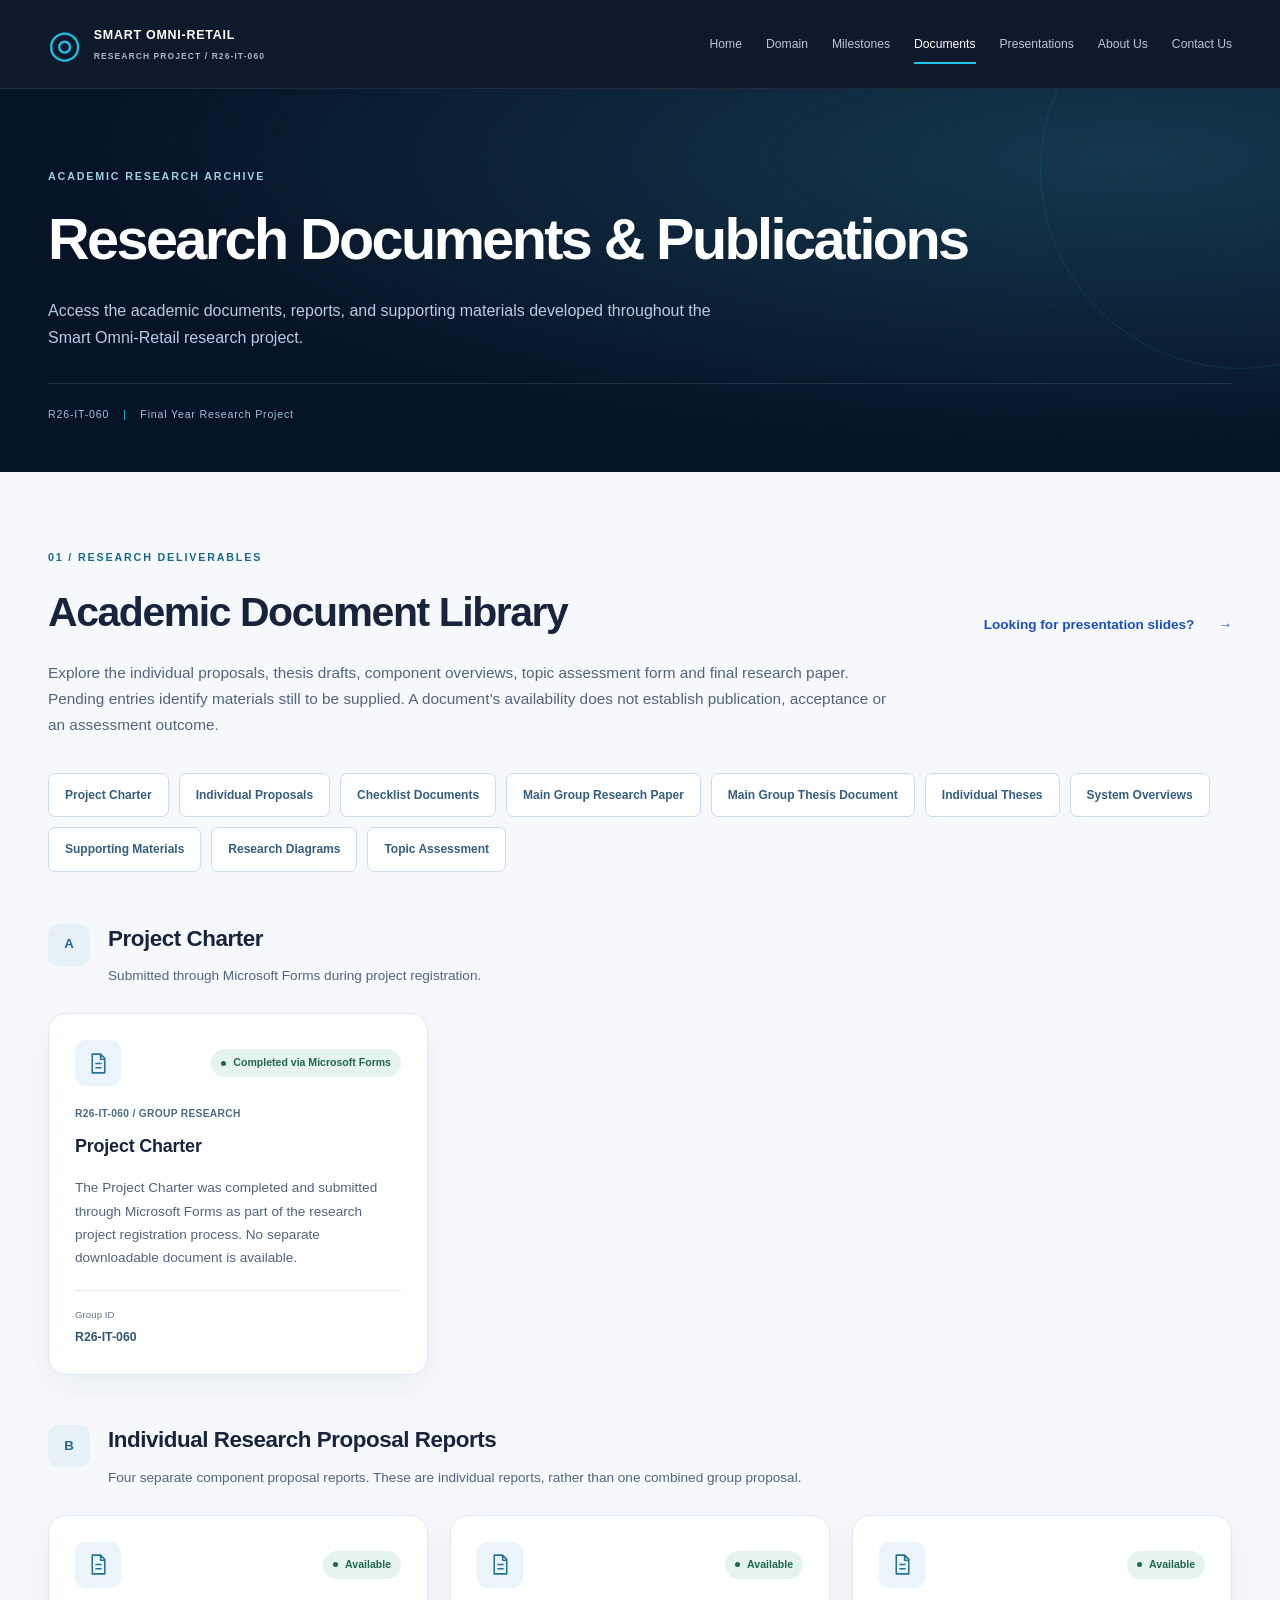
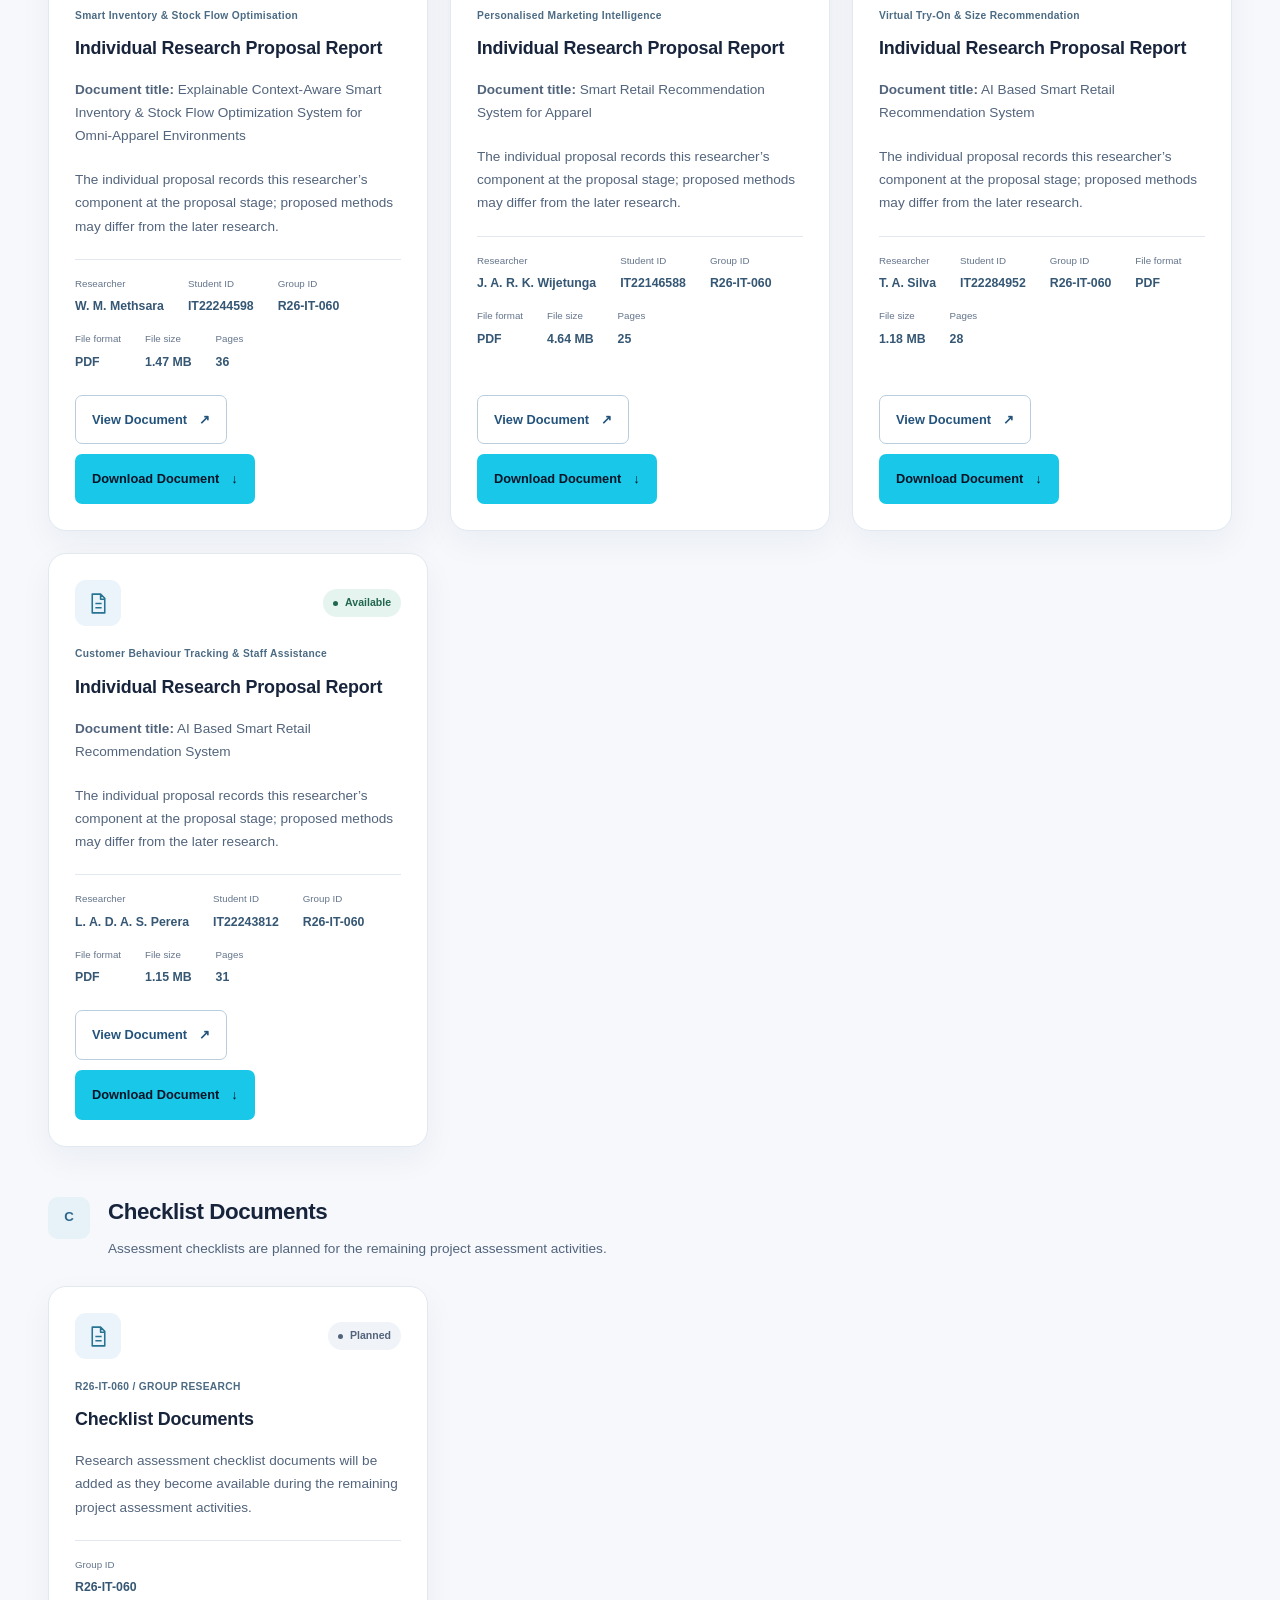
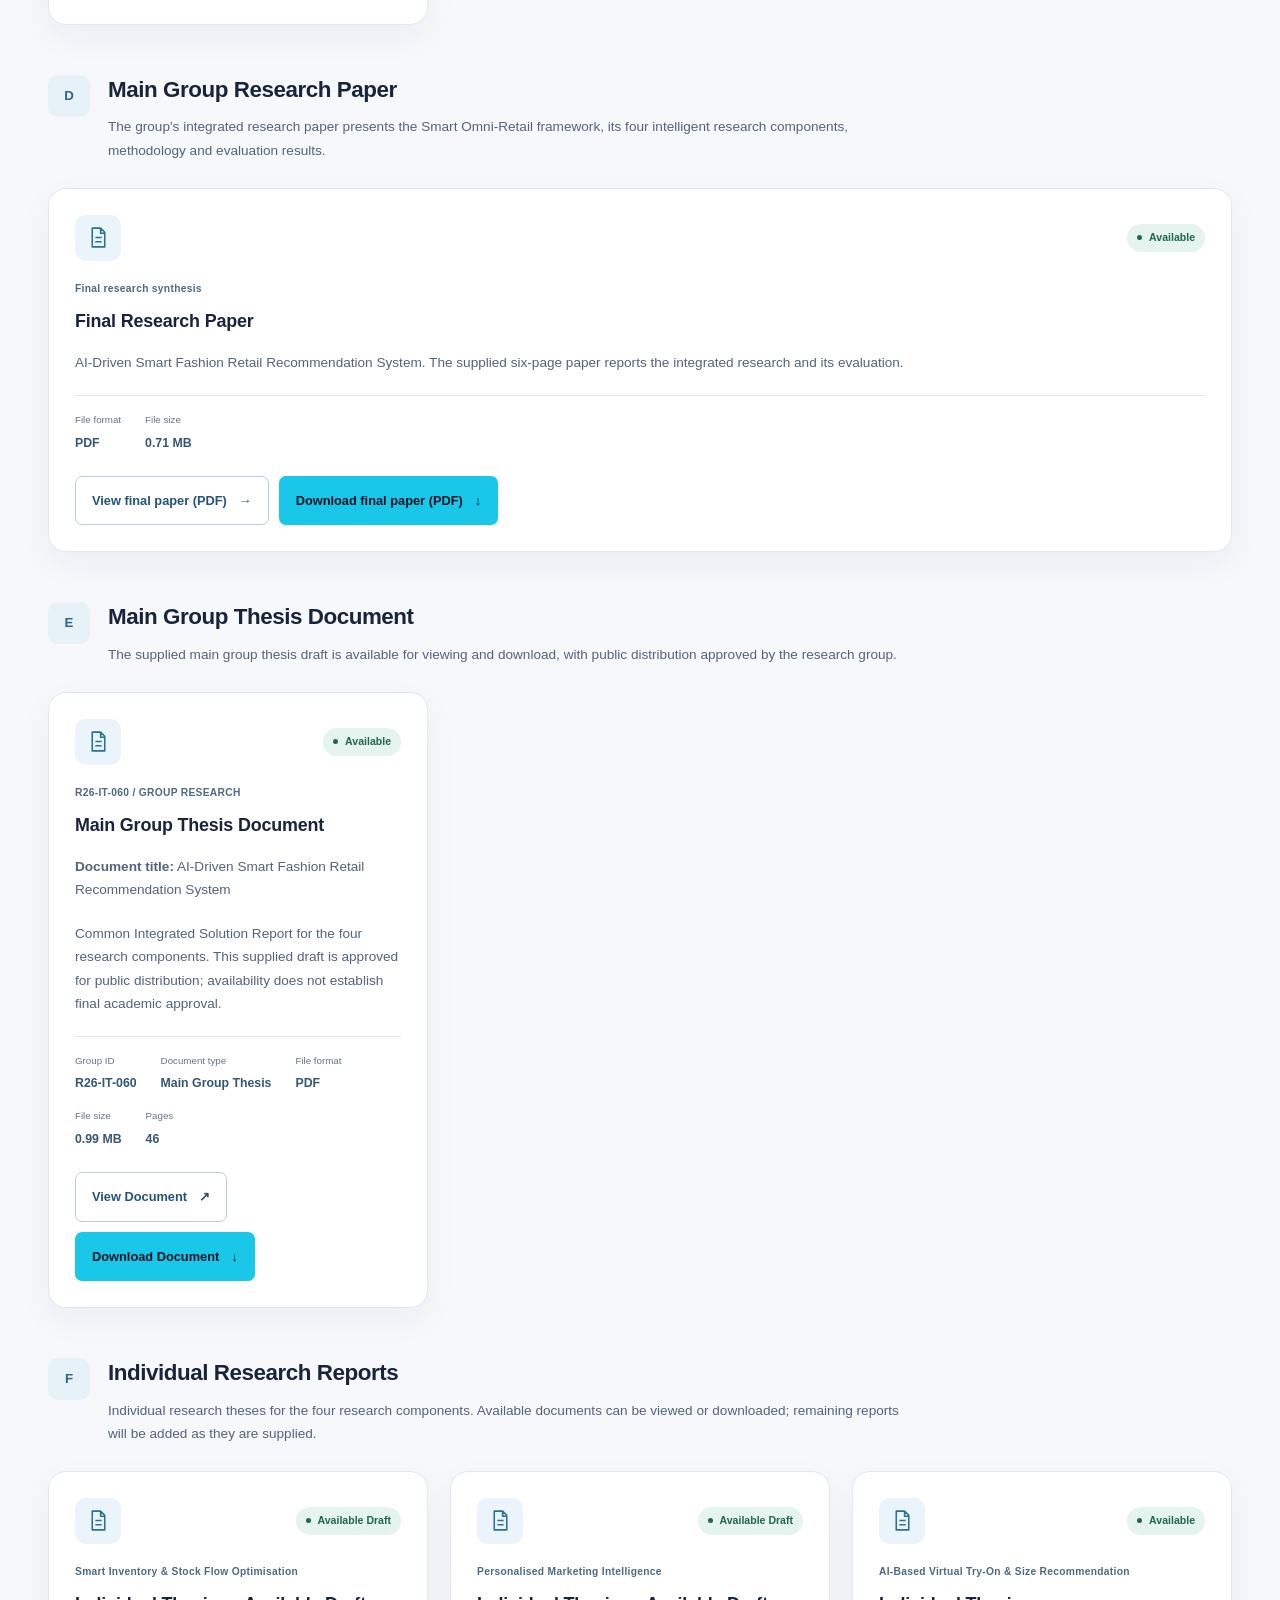
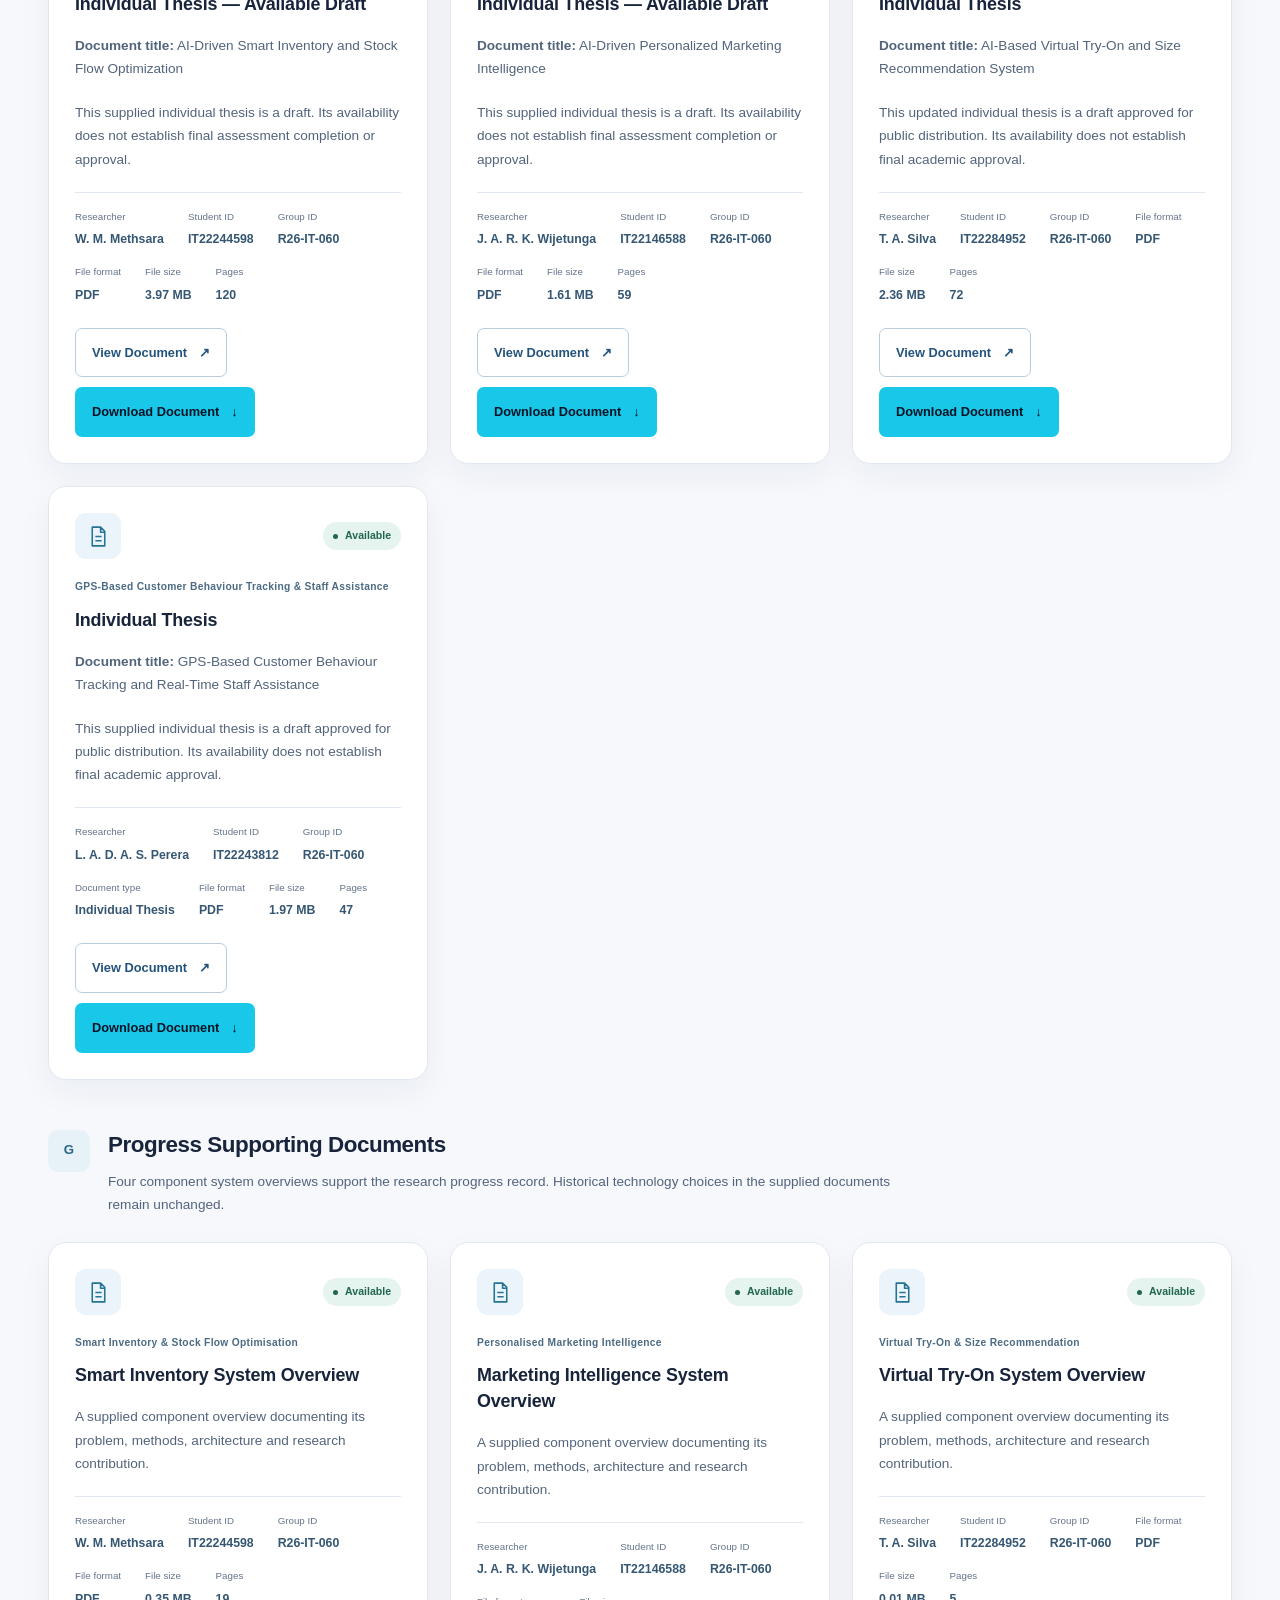
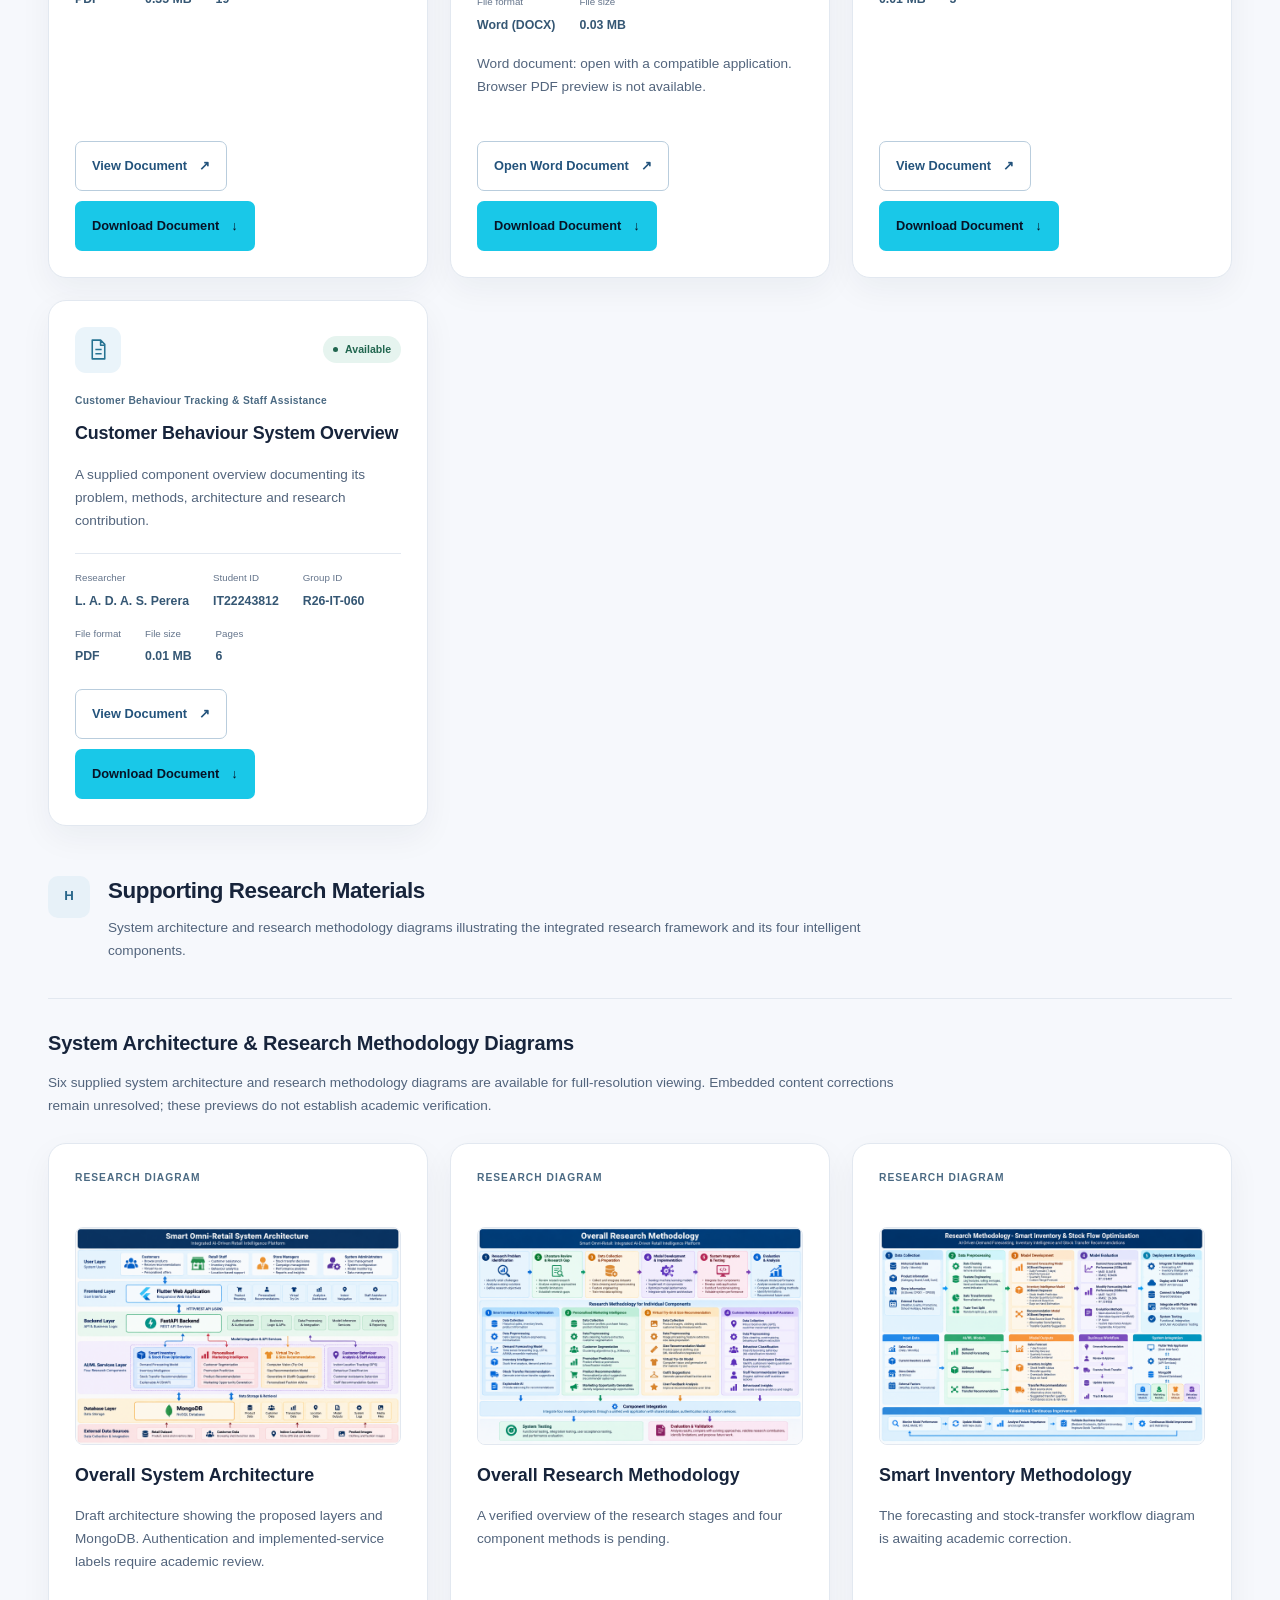
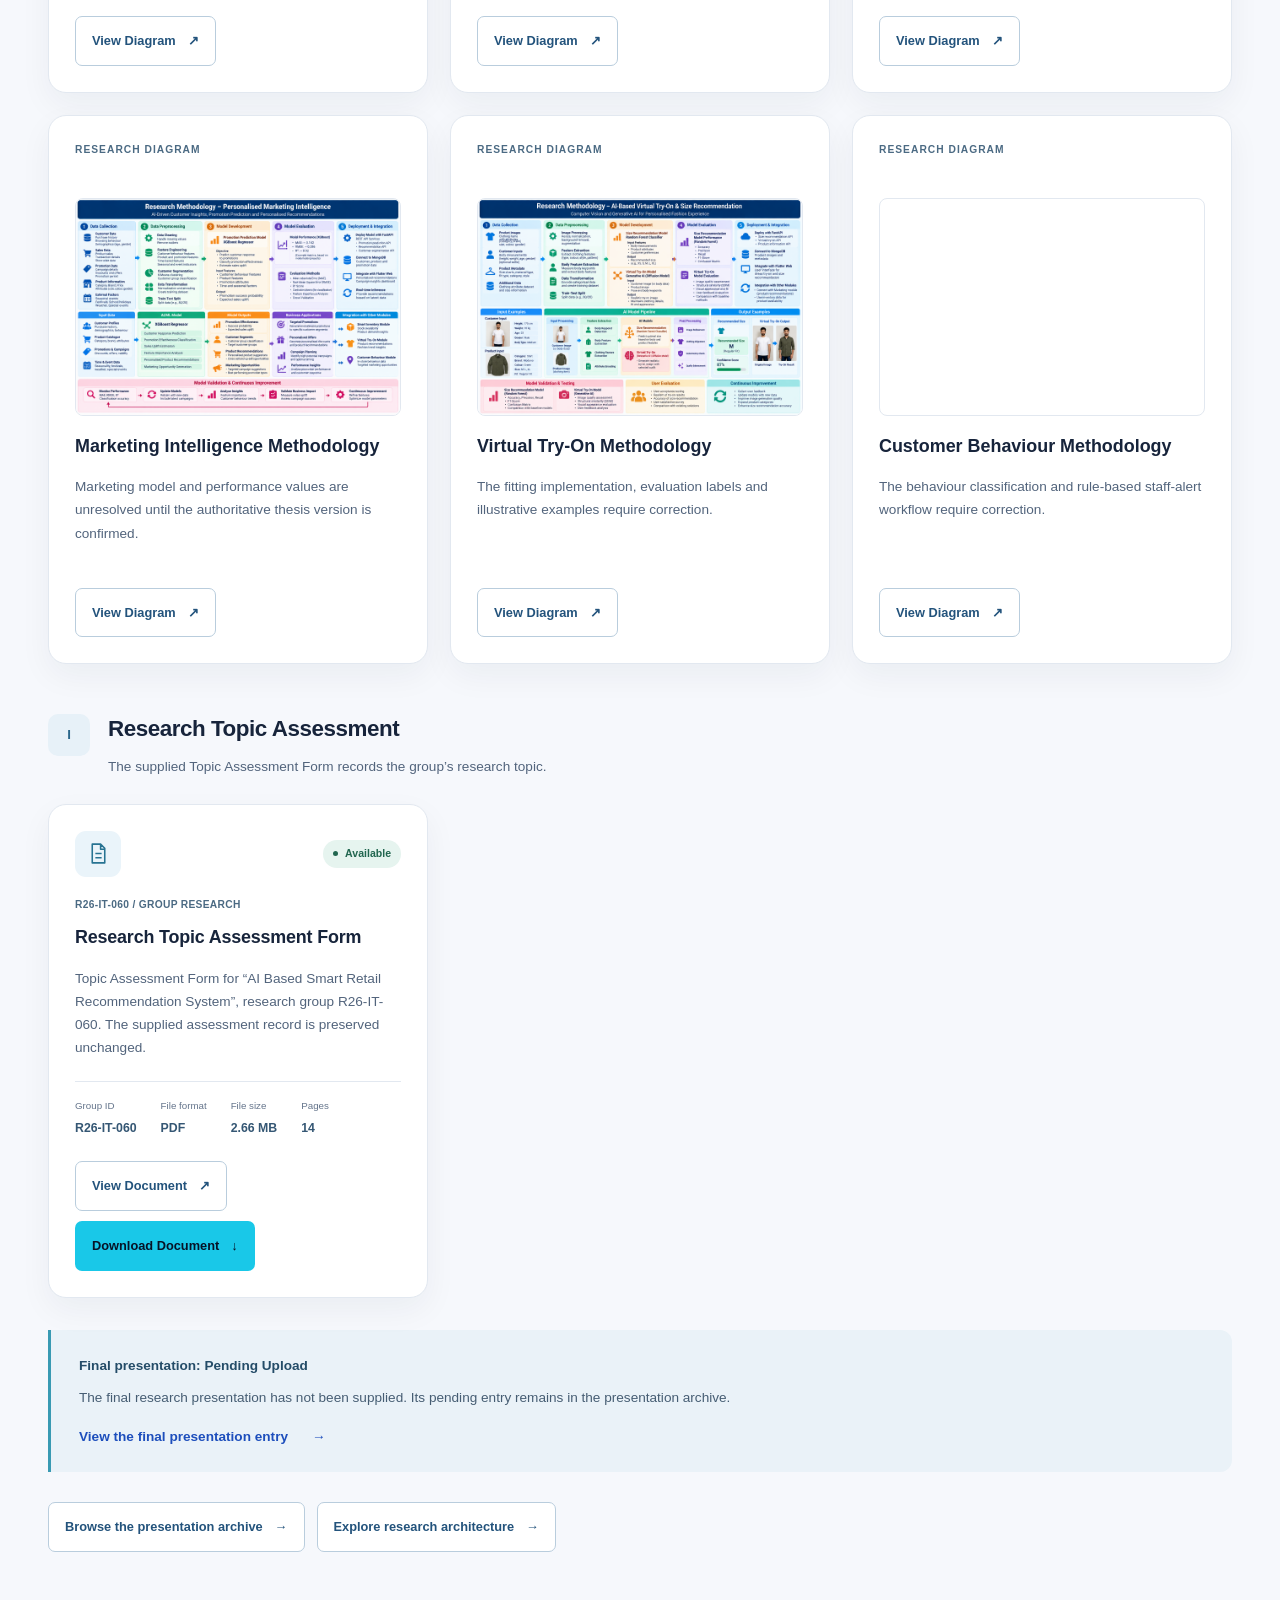
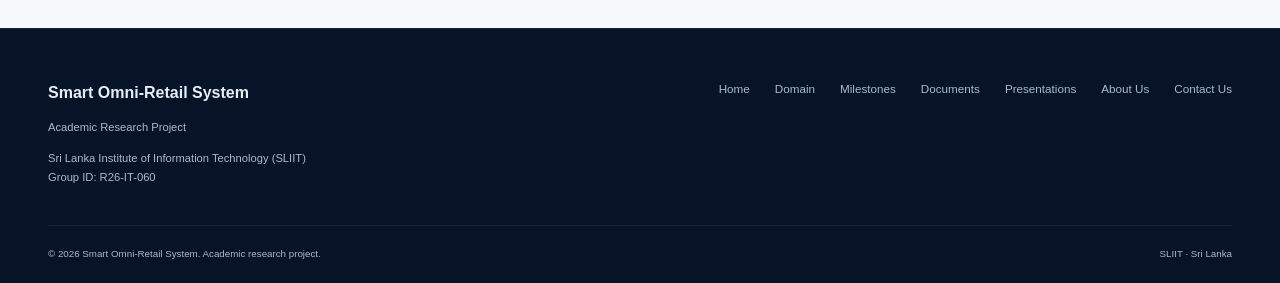
==== commit b8d1a58d: "docs: finalize four individual research theses" ====
--- a/documents.html
+++ b/documents.html
@@ -1,2 +1,2 @@
 <!DOCTYPE html>
-<html lang="en"><head><meta charset="utf-8"><meta name="viewport" content="width=device-width,initial-scale=1"><meta name="description" content="Smart Omni-Retail System: an integrated AI-driven fashion retail research project at SLIIT, group R26-IT-060."><meta name="theme-color" content="#071326"><title>Documents | Smart Omni-Retail Research</title><link rel="stylesheet" href="css/style.css"><link rel="stylesheet" href="css/components.css"><link rel="stylesheet" href="css/responsive.css"></head><body><a class="skip" href="#main">Skip to main content</a><header><div class="container header-inner"><a class="brand" href="index.html"><span class="brand-mark" aria-hidden="true">&#9678;</span><span>SMART OMNI-RETAIL<small>RESEARCH PROJECT / R26-IT-060</small></span></a><nav class="desktop-nav" aria-label="Main navigation"><a href="index.html">Home</a><a href="domain.html">Domain</a><a href="milestones.html">Milestones</a><a href="documents.html" aria-current="page">Documents</a><a href="presentations.html">Presentations</a><a href="about.html">About Us</a><a href="contact.html">Contact Us</a></nav><details class="mobile-nav"><summary>Menu <span aria-hidden="true">&#43;</span></summary><nav aria-label="Mobile navigation"><a href="index.html">Home</a><a href="domain.html">Domain</a><a href="milestones.html">Milestones</a><a href="documents.html" aria-current="page">Documents</a><a href="presentations.html">Presentations</a><a href="about.html">About Us</a><a href="contact.html">Contact Us</a></nav></details></div></header><main id="main" class="archive-page"><section class="archive-hero"><div class="container"><p class="eyebrow">ACADEMIC RESEARCH ARCHIVE</p><h1>Research Documents &amp; Publications</h1><p class="archive-hero-description">Access the academic documents, reports, and supporting materials developed throughout the Smart Omni-Retail research project.</p><div class="archive-hero-meta">R26-IT-060 <span aria-hidden="true">|</span> Final Year Research Project</div></div></section><section class="section"><div class="container"><div class="archive-section-heading"><div><p class="eyebrow">01 / RESEARCH DELIVERABLES</p><h2>Academic Document Library</h2></div><a class="text-link" href="presentations.html">Looking for presentation slides? <span aria-hidden="true">&#8594;</span></a></div><p class="archive-lead">Explore the individual proposals, thesis drafts, component overviews, topic assessment form and final research paper. Pending entries identify materials still to be supplied. A document’s availability does not establish publication, acceptance or an assessment outcome.</p><nav class="archive-jump-links" aria-label="Document categories"><a href="#initiation">Project Charter</a><a href="#proposal-documents">Individual Proposals</a><a href="#checklist-documents">Checklist Documents</a><a href="#final-documents">Main Group Research Paper</a><a href="#group-report">Main Group Thesis Document</a><a href="#individual-reports">Individual Theses</a><a href="#progress-documents">System Overviews</a><a href="#supporting-materials">Supporting Materials</a><a href="#research-diagrams">Research Diagrams</a><a href="#topic-assessment">Topic Assessment</a></nav><section class="document-category" id="initiation" aria-labelledby="heading-initiation"><div class="category-heading"><span class="category-letter" aria-hidden="true">A</span><div><h3 id="heading-initiation">Project Charter</h3><p>Submitted through Microsoft Forms during project registration.</p></div></div><div class="document-grid"><article class="document-card"><div class="archive-card-top"><span class="file-icon"><svg viewBox="0 0 24 24" fill="none" stroke="currentColor" stroke-width="1.5" stroke-linejoin="round" aria-hidden="true"><path d="M6 3h8l4 4v14H6Z M14 3v5h4 M9 12h6 M9 16h6"></path></svg></span><span class="availability is-completed">Completed via Microsoft Forms</span></div><small>R26-IT-060 / GROUP RESEARCH</small><h4>Project Charter</h4><p>The Project Charter was completed and submitted through Microsoft Forms as part of the research project registration process. No separate downloadable document is available.</p><dl class="file-meta"><div><dt>Group ID</dt><dd>R26-IT-060</dd></div></dl></article></div></section><section class="document-category" id="proposal-documents" aria-labelledby="heading-proposal-documents"><div class="category-heading"><span class="category-letter" aria-hidden="true">B</span><div><h3 id="heading-proposal-documents">Individual Research Proposal Reports</h3><p>Four separate component proposal reports. These are individual reports, rather than one combined group proposal.</p></div></div><div class="document-grid"><article class="document-card"><div class="archive-card-top"><span class="file-icon"><svg viewBox="0 0 24 24" fill="none" stroke="currentColor" stroke-width="1.5" stroke-linejoin="round" aria-hidden="true"><path d="M6 3h8l4 4v14H6Z M14 3v5h4 M9 12h6 M9 16h6"></path></svg></span><span class="availability is-available">Available</span></div><small>Smart Inventory &amp; Stock Flow Optimisation</small><h4>Individual Research Proposal Report</h4><p class="document-title"><strong>Document title:</strong> Explainable Context-Aware Smart Inventory &amp; Stock Flow Optimization System for Omni-Apparel Environments</p><p>The individual proposal records this researcher’s component at the proposal stage; proposed methods may differ from the later research.</p><dl class="file-meta"><div><dt>Researcher</dt><dd>W. M. Methsara</dd></div><div><dt>Student ID</dt><dd>IT22244598</dd></div><div><dt>Group ID</dt><dd>R26-IT-060</dd></div><div><dt>File format</dt><dd>PDF</dd></div><div><dt>File size</dt><dd>1.47 MB</dd></div><div><dt>Pages</dt><dd>36</dd></div></dl><div class="archive-actions"><a class="button archive-outline" href="documents/proposal-reports/IT22244598%20-%20Proposal%20Report%20.pdf" target="_blank" rel="noopener noreferrer" aria-label="View Document: Individual Research Proposal Report — W. M. Methsara (PDF, opens in a new tab)">View Document <span aria-hidden="true">&#8599;</span></a><a class="button primary" href="documents/proposal-reports/IT22244598%20-%20Proposal%20Report%20.pdf" download aria-label="Download Individual Research Proposal Report — W. M. Methsara (PDF)">Download Document <span aria-hidden="true">&#8595;</span></a></div></article><article class="document-card"><div class="archive-card-top"><span class="file-icon"><svg viewBox="0 0 24 24" fill="none" stroke="currentColor" stroke-width="1.5" stroke-linejoin="round" aria-hidden="true"><path d="M6 3h8l4 4v14H6Z M14 3v5h4 M9 12h6 M9 16h6"></path></svg></span><span class="availability is-available">Available</span></div><small>Personalised Marketing Intelligence</small><h4>Individual Research Proposal Report</h4><p class="document-title"><strong>Document title:</strong> Smart Retail Recommendation System for Apparel</p><p>The individual proposal records this researcher’s component at the proposal stage; proposed methods may differ from the later research.</p><dl class="file-meta"><div><dt>Researcher</dt><dd>J. A. R. K. Wijetunga</dd></div><div><dt>Student ID</dt><dd>IT22146588</dd></div><div><dt>Group ID</dt><dd>R26-IT-060</dd></div><div><dt>File format</dt><dd>PDF</dd></div><div><dt>File size</dt><dd>4.64 MB</dd></div><div><dt>Pages</dt><dd>25</dd></div></dl><div class="archive-actions"><a class="button archive-outline" href="documents/proposal-reports/IT22146588%20-%20Proposal%20Report.pdf" target="_blank" rel="noopener noreferrer" aria-label="View Document: Individual Research Proposal Report — J. A. R. K. Wijetunga (PDF, opens in a new tab)">View Document <span aria-hidden="true">&#8599;</span></a><a class="button primary" href="documents/proposal-reports/IT22146588%20-%20Proposal%20Report.pdf" download aria-label="Download Individual Research Proposal Report — J. A. R. K. Wijetunga (PDF)">Download Document <span aria-hidden="true">&#8595;</span></a></div></article><article class="document-card"><div class="archive-card-top"><span class="file-icon"><svg viewBox="0 0 24 24" fill="none" stroke="currentColor" stroke-width="1.5" stroke-linejoin="round" aria-hidden="true"><path d="M6 3h8l4 4v14H6Z M14 3v5h4 M9 12h6 M9 16h6"></path></svg></span><span class="availability is-available">Available</span></div><small>Virtual Try-On &amp; Size Recommendation</small><h4>Individual Research Proposal Report</h4><p class="document-title"><strong>Document title:</strong> AI Based Smart Retail Recommendation System</p><p>The individual proposal records this researcher’s component at the proposal stage; proposed methods may differ from the later research.</p><dl class="file-meta"><div><dt>Researcher</dt><dd>T. A. Silva</dd></div><div><dt>Student ID</dt><dd>IT22284952</dd></div><div><dt>Group ID</dt><dd>R26-IT-060</dd></div><div><dt>File format</dt><dd>PDF</dd></div><div><dt>File size</dt><dd>1.18 MB</dd></div><div><dt>Pages</dt><dd>28</dd></div></dl><div class="archive-actions"><a class="button archive-outline" href="documents/proposal-reports/IT22284952_Proposal_Report.pdf" target="_blank" rel="noopener noreferrer" aria-label="View Document: Individual Research Proposal Report — T. A. Silva (PDF, opens in a new tab)">View Document <span aria-hidden="true">&#8599;</span></a><a class="button primary" href="documents/proposal-reports/IT22284952_Proposal_Report.pdf" download aria-label="Download Individual Research Proposal Report — T. A. Silva (PDF)">Download Document <span aria-hidden="true">&#8595;</span></a></div></article><article class="document-card"><div class="archive-card-top"><span class="file-icon"><svg viewBox="0 0 24 24" fill="none" stroke="currentColor" stroke-width="1.5" stroke-linejoin="round" aria-hidden="true"><path d="M6 3h8l4 4v14H6Z M14 3v5h4 M9 12h6 M9 16h6"></path></svg></span><span class="availability is-available">Available</span></div><small>Customer Behaviour Tracking &amp; Staff Assistance</small><h4>Individual Research Proposal Report</h4><p class="document-title"><strong>Document title:</strong> AI Based Smart Retail Recommendation System</p><p>The individual proposal records this researcher’s component at the proposal stage; proposed methods may differ from the later research.</p><dl class="file-meta"><div><dt>Researcher</dt><dd>L. A. D. A. S. Perera</dd></div><div><dt>Student ID</dt><dd>IT22243812</dd></div><div><dt>Group ID</dt><dd>R26-IT-060</dd></div><div><dt>File format</dt><dd>PDF</dd></div><div><dt>File size</dt><dd>1.15 MB</dd></div><div><dt>Pages</dt><dd>31</dd></div></dl><div class="archive-actions"><a class="button archive-outline" href="documents/proposal-reports/IT22243812_Proposal_Report.pdf" target="_blank" rel="noopener noreferrer" aria-label="View Document: Individual Research Proposal Report — L. A. D. A. S. Perera (PDF, opens in a new tab)">View Document <span aria-hidden="true">&#8599;</span></a><a class="button primary" href="documents/proposal-reports/IT22243812_Proposal_Report.pdf" download aria-label="Download Individual Research Proposal Report — L. A. D. A. S. Perera (PDF)">Download Document <span aria-hidden="true">&#8595;</span></a></div></article></div></section><section class="document-category" id="checklist-documents" aria-labelledby="heading-checklist-documents"><div class="category-heading"><span class="category-letter" aria-hidden="true">C</span><div><h3 id="heading-checklist-documents">Checklist Documents</h3><p>Assessment checklists are planned for the remaining project assessment activities.</p></div></div><div class="document-grid"><article class="document-card"><div class="archive-card-top"><span class="file-icon"><svg viewBox="0 0 24 24" fill="none" stroke="currentColor" stroke-width="1.5" stroke-linejoin="round" aria-hidden="true"><path d="M6 3h8l4 4v14H6Z M14 3v5h4 M9 12h6 M9 16h6"></path></svg></span><span class="availability is-planned">Planned</span></div><small>R26-IT-060 / GROUP RESEARCH</small><h4>Checklist Documents</h4><p>Research assessment checklist documents will be added as they become available during the remaining project assessment activities.</p><dl class="file-meta"><div><dt>Group ID</dt><dd>R26-IT-060</dd></div></dl></article></div></section><section class="document-category" id="final-documents" aria-labelledby="heading-final-documents"><div class="category-heading"><span class="category-letter" aria-hidden="true">D</span><div><h3 id="heading-final-documents">Main Group Research Paper</h3><p>The group's integrated research paper presents the Smart Omni-Retail framework, its four intelligent research components, methodology and evaluation results.</p></div></div><div class="document-grid"><article class="document-card"><div class="archive-card-top"><span class="file-icon"><svg viewBox="0 0 24 24" fill="none" stroke="currentColor" stroke-width="1.5" stroke-linejoin="round" aria-hidden="true"><path d="M6 3h8l4 4v14H6Z M14 3v5h4 M9 12h6 M9 16h6"/></svg></span><span class="availability is-available">Available</span></div><small>Final research synthesis</small><h4>Final Research Paper</h4><p>AI-Driven Smart Fashion Retail Recommendation System. The supplied six-page paper reports the integrated research and its evaluation.</p><dl class="file-meta"><div><dt>File format</dt><dd>PDF</dd></div><div><dt>File size</dt><dd>0.71 MB</dd></div></dl><div class="archive-actions"><a class="button archive-outline" href="documents/research-pdfs/An%20AI%20Driven%20Smart%20Retail%20Recommendation%20System.pdf">View final paper (PDF) <span aria-hidden="true">&#8594;</span></a><a class="button primary" href="documents/research-pdfs/An%20AI%20Driven%20Smart%20Retail%20Recommendation%20System.pdf" download>Download final paper (PDF) <span aria-hidden="true">&#8595;</span></a></div></article></div></section><section class="document-category" id="group-report" aria-labelledby="heading-group-report"><div class="category-heading"><span class="category-letter" aria-hidden="true">E</span><div><h3 id="heading-group-report">Main Group Thesis Document</h3><p>The supplied main group thesis draft is available for viewing and download, with public distribution approved by the research group.</p></div></div><div class="document-grid"><article class="document-card"><div class="archive-card-top"><span class="file-icon"><svg viewBox="0 0 24 24" fill="none" stroke="currentColor" stroke-width="1.5" stroke-linejoin="round" aria-hidden="true"><path d="M6 3h8l4 4v14H6Z M14 3v5h4 M9 12h6 M9 16h6"></path></svg></span><span class="availability is-available">Available</span></div><small>R26-IT-060 / GROUP RESEARCH</small><h4>Main Group Thesis Document</h4><p class="document-title"><strong>Document title:</strong> AI-Driven Smart Fashion Retail Recommendation System</p><p>Common Integrated Solution Report for the four research components. This supplied draft is approved for public distribution; availability does not establish final academic approval.</p><dl class="file-meta"><div><dt>Group ID</dt><dd>R26-IT-060</dd></div><div><dt>Document type</dt><dd>Main Group Thesis</dd></div><div><dt>File format</dt><dd>PDF</dd></div><div><dt>File size</dt><dd>0.99 MB</dd></div><div><dt>Pages</dt><dd>46</dd></div></dl><div class="archive-actions"><a class="button archive-outline" href="documents/group-thesis/R26-IT-060_DRAFT.pdf" target="_blank" rel="noopener noreferrer" aria-label="View Document: Main Group Thesis (PDF draft, opens in a new tab)">View Document <span aria-hidden="true">&#8599;</span></a><a class="button primary" href="documents/group-thesis/R26-IT-060_DRAFT.pdf" download aria-label="Download Main Group Thesis (PDF draft)">Download Document <span aria-hidden="true">&#8595;</span></a></div></article></div></section><section class="document-category" id="individual-reports" aria-labelledby="heading-individual-reports"><div class="category-heading"><span class="category-letter" aria-hidden="true">F</span><div><h3 id="heading-individual-reports">Individual Research Reports</h3><p>Individual research theses for the four research components. Available documents can be viewed or downloaded; remaining reports will be added as they are supplied.</p></div></div><div class="document-grid"><article class="document-card"><div class="archive-card-top"><span class="file-icon"><svg viewBox="0 0 24 24" fill="none" stroke="currentColor" stroke-width="1.5" stroke-linejoin="round" aria-hidden="true"><path d="M6 3h8l4 4v14H6Z M14 3v5h4 M9 12h6 M9 16h6"></path></svg></span><span class="availability is-available">Available Draft</span></div><small>Smart Inventory &amp; Stock Flow Optimisation</small><h4>Individual Thesis — Available Draft</h4><p class="document-title"><strong>Document title:</strong> AI-Driven Smart Inventory and Stock Flow Optimization</p><p>This supplied individual thesis is a draft. Its availability does not establish final assessment completion or approval.</p><dl class="file-meta"><div><dt>Researcher</dt><dd>W. M. Methsara</dd></div><div><dt>Student ID</dt><dd>IT22244598</dd></div><div><dt>Group ID</dt><dd>R26-IT-060</dd></div><div><dt>File format</dt><dd>PDF</dd></div><div><dt>File size</dt><dd>3.97 MB</dd></div><div><dt>Pages</dt><dd>120</dd></div></dl><div class="archive-actions"><a class="button archive-outline" href="documents/individual-theses/IT22244598_DRAFT.pdf" target="_blank" rel="noopener noreferrer" aria-label="View Document: Individual Thesis — Available Draft — W. M. Methsara (PDF, opens in a new tab)">View Document <span aria-hidden="true">&#8599;</span></a><a class="button primary" href="documents/individual-theses/IT22244598_DRAFT.pdf" download aria-label="Download Individual Thesis — Available Draft — W. M. Methsara (PDF)">Download Document <span aria-hidden="true">&#8595;</span></a></div></article><article class="document-card"><div class="archive-card-top"><span class="file-icon"><svg viewBox="0 0 24 24" fill="none" stroke="currentColor" stroke-width="1.5" stroke-linejoin="round" aria-hidden="true"><path d="M6 3h8l4 4v14H6Z M14 3v5h4 M9 12h6 M9 16h6"></path></svg></span><span class="availability is-available">Available Draft</span></div><small>Personalised Marketing Intelligence</small><h4>Individual Thesis — Available Draft</h4><p class="document-title"><strong>Document title:</strong> AI-Driven Personalized Marketing Intelligence</p><p>This supplied individual thesis is a draft. Its availability does not establish final assessment completion or approval.</p><dl class="file-meta"><div><dt>Researcher</dt><dd>J. A. R. K. Wijetunga</dd></div><div><dt>Student ID</dt><dd>IT22146588</dd></div><div><dt>Group ID</dt><dd>R26-IT-060</dd></div><div><dt>File format</dt><dd>PDF</dd></div><div><dt>File size</dt><dd>1.61 MB</dd></div><div><dt>Pages</dt><dd>59</dd></div></dl><div class="archive-actions"><a class="button archive-outline" href="documents/individual-theses/IT22146588_DRAFT.pdf" target="_blank" rel="noopener noreferrer" aria-label="View Document: Individual Thesis — Available Draft — J. A. R. K. Wijetunga (PDF, opens in a new tab)">View Document <span aria-hidden="true">&#8599;</span></a><a class="button primary" href="documents/individual-theses/IT22146588_DRAFT.pdf" download aria-label="Download Individual Thesis — Available Draft — J. A. R. K. Wijetunga (PDF)">Download Document <span aria-hidden="true">&#8595;</span></a></div></article><article class="document-card"><div class="archive-card-top"><span class="file-icon"><svg viewBox="0 0 24 24" fill="none" stroke="currentColor" stroke-width="1.5" stroke-linejoin="round" aria-hidden="true"><path d="M6 3h8l4 4v14H6Z M14 3v5h4 M9 12h6 M9 16h6"></path></svg></span><span class="availability is-available">Available</span></div><small>Virtual Try-On &amp; Size Recommendation</small><h4>Individual Thesis</h4><p class="document-title"><strong>Document title:</strong> AI-Based Virtual Try-On and Size Recommendation System</p><p>This supplied individual thesis is a draft approved for public distribution. Its availability does not establish final academic approval.</p><dl class="file-meta"><div><dt>Researcher</dt><dd>T. A. Silva</dd></div><div><dt>Student ID</dt><dd>IT22284952</dd></div><div><dt>Group ID</dt><dd>R26-IT-060</dd></div><div><dt>File format</dt><dd>PDF</dd></div><div><dt>File size</dt><dd>2.36 MB</dd></div><div><dt>Pages</dt><dd>72</dd></div></dl><div class="archive-actions"><a class="button archive-outline" href="documents/individual-theses/IT22284952_DRAFT.pdf" target="_blank" rel="noopener noreferrer" aria-label="View Document: Individual Thesis - T. A. Silva (PDF draft, opens in a new tab)">View Document <span aria-hidden="true">&#8599;</span></a><a class="button primary" href="documents/individual-theses/IT22284952_DRAFT.pdf" download aria-label="Download Individual Thesis - T. A. Silva (PDF draft)">Download Document <span aria-hidden="true">&#8595;</span></a></div></article><article class="document-card"><div class="archive-card-top"><span class="file-icon"><svg viewBox="0 0 24 24" fill="none" stroke="currentColor" stroke-width="1.5" stroke-linejoin="round" aria-hidden="true"><path d="M6 3h8l4 4v14H6Z M14 3v5h4 M9 12h6 M9 16h6"></path></svg></span><span class="availability is-pending">Awaiting PDF</span></div><small>Customer Behaviour Tracking &amp; Staff Assistance</small><h4>Individual Thesis</h4><p class="document-title"><strong>Document title:</strong> To be confirmed from the supplied thesis PDF.</p><p>This researcher’s individual thesis has not been supplied.</p><dl class="file-meta"><div><dt>Researcher</dt><dd>L. A. D. A. S. Perera</dd></div><div><dt>Student ID</dt><dd>IT22243812</dd></div><div><dt>Group ID</dt><dd>R26-IT-060</dd></div><div><dt>File format</dt><dd>PDF (expected)</dd></div><div><dt>File size</dt><dd>To be confirmed</dd></div><div><dt>Pages</dt><dd>To be confirmed</dd></div></dl><div class="archive-actions"><p class="pending-action">Awaiting PDF. View Document and Download Document actions will be available when the thesis PDF is supplied.</p></div></article></div></section><section class="document-category" id="progress-documents" aria-labelledby="heading-progress-documents"><div class="category-heading"><span class="category-letter" aria-hidden="true">G</span><div><h3 id="heading-progress-documents">Progress Supporting Documents</h3><p>Four component system overviews support the research progress record. Historical technology choices in the supplied documents remain unchanged.</p></div></div><div class="document-grid"><article class="document-card"><div class="archive-card-top"><span class="file-icon"><svg viewBox="0 0 24 24" fill="none" stroke="currentColor" stroke-width="1.5" stroke-linejoin="round" aria-hidden="true"><path d="M6 3h8l4 4v14H6Z M14 3v5h4 M9 12h6 M9 16h6"></path></svg></span><span class="availability is-available">Available</span></div><small>Smart Inventory &amp; Stock Flow Optimisation</small><h4>Smart Inventory System Overview</h4><p>A supplied component overview documenting its problem, methods, architecture and research contribution.</p><dl class="file-meta"><div><dt>Researcher</dt><dd>W. M. Methsara</dd></div><div><dt>Student ID</dt><dd>IT22244598</dd></div><div><dt>Group ID</dt><dd>R26-IT-060</dd></div><div><dt>File format</dt><dd>PDF</dd></div><div><dt>File size</dt><dd>0.35 MB</dd></div><div><dt>Pages</dt><dd>19</dd></div></dl><div class="archive-actions"><a class="button archive-outline" href="documents/system-overviews/System_Overview_IT22244598.pdf" target="_blank" rel="noopener noreferrer" aria-label="View Document: Smart Inventory System Overview — W. M. Methsara (PDF, opens in a new tab)">View Document <span aria-hidden="true">&#8599;</span></a><a class="button primary" href="documents/system-overviews/System_Overview_IT22244598.pdf" download aria-label="Download Smart Inventory System Overview — W. M. Methsara (PDF)">Download Document <span aria-hidden="true">&#8595;</span></a></div></article><article class="document-card"><div class="archive-card-top"><span class="file-icon"><svg viewBox="0 0 24 24" fill="none" stroke="currentColor" stroke-width="1.5" stroke-linejoin="round" aria-hidden="true"><path d="M6 3h8l4 4v14H6Z M14 3v5h4 M9 12h6 M9 16h6"></path></svg></span><span class="availability is-available">Available</span></div><small>Personalised Marketing Intelligence</small><h4>Marketing Intelligence System Overview</h4><p>A supplied component overview documenting its problem, methods, architecture and research contribution.</p><dl class="file-meta"><div><dt>Researcher</dt><dd>J. A. R. K. Wijetunga</dd></div><div><dt>Student ID</dt><dd>IT22146588</dd></div><div><dt>Group ID</dt><dd>R26-IT-060</dd></div><div><dt>File format</dt><dd>Word (DOCX)</dd></div><div><dt>File size</dt><dd>0.03 MB</dd></div></dl><p class="document-format-note">Word document: open with a compatible application. Browser PDF preview is not available.</p><div class="archive-actions"><a class="button archive-outline" href="documents/system-overviews/System_Overview_Marketing_Intelligence%20-%20RW.docx" target="_blank" rel="noopener noreferrer" aria-label="Open Word Document: Marketing Intelligence System Overview — J. A. R. K. Wijetunga (DOCX)">Open Word Document <span aria-hidden="true">&#8599;</span></a><a class="button primary" href="documents/system-overviews/System_Overview_Marketing_Intelligence%20-%20RW.docx" download aria-label="Download Marketing Intelligence System Overview — J. A. R. K. Wijetunga (DOCX)">Download Document <span aria-hidden="true">&#8595;</span></a></div></article><article class="document-card"><div class="archive-card-top"><span class="file-icon"><svg viewBox="0 0 24 24" fill="none" stroke="currentColor" stroke-width="1.5" stroke-linejoin="round" aria-hidden="true"><path d="M6 3h8l4 4v14H6Z M14 3v5h4 M9 12h6 M9 16h6"></path></svg></span><span class="availability is-available">Available</span></div><small>Virtual Try-On &amp; Size Recommendation</small><h4>Virtual Try-On System Overview</h4><p>A supplied component overview documenting its problem, methods, architecture and research contribution.</p><dl class="file-meta"><div><dt>Researcher</dt><dd>T. A. Silva</dd></div><div><dt>Student ID</dt><dd>IT22284952</dd></div><div><dt>Group ID</dt><dd>R26-IT-060</dd></div><div><dt>File format</dt><dd>PDF</dd></div><div><dt>File size</dt><dd>0.01 MB</dd></div><div><dt>Pages</dt><dd>5</dd></div></dl><div class="archive-actions"><a class="button archive-outline" href="documents/system-overviews/System_overview-IT22284952.pdf" target="_blank" rel="noopener noreferrer" aria-label="View Document: Virtual Try-On System Overview — T. A. Silva (PDF, opens in a new tab)">View Document <span aria-hidden="true">&#8599;</span></a><a class="button primary" href="documents/system-overviews/System_overview-IT22284952.pdf" download aria-label="Download Virtual Try-On System Overview — T. A. Silva (PDF)">Download Document <span aria-hidden="true">&#8595;</span></a></div></article><article class="document-card"><div class="archive-card-top"><span class="file-icon"><svg viewBox="0 0 24 24" fill="none" stroke="currentColor" stroke-width="1.5" stroke-linejoin="round" aria-hidden="true"><path d="M6 3h8l4 4v14H6Z M14 3v5h4 M9 12h6 M9 16h6"></path></svg></span><span class="availability is-available">Available</span></div><small>Customer Behaviour Tracking &amp; Staff Assistance</small><h4>Customer Behaviour System Overview</h4><p>A supplied component overview documenting its problem, methods, architecture and research contribution.</p><dl class="file-meta"><div><dt>Researcher</dt><dd>L. A. D. A. S. Perera</dd></div><div><dt>Student ID</dt><dd>IT22243812</dd></div><div><dt>Group ID</dt><dd>R26-IT-060</dd></div><div><dt>File format</dt><dd>PDF</dd></div><div><dt>File size</dt><dd>0.01 MB</dd></div><div><dt>Pages</dt><dd>6</dd></div></dl><div class="archive-actions"><a class="button archive-outline" href="documents/system-overviews/System_overview-IT22243812.pdf" target="_blank" rel="noopener noreferrer" aria-label="View Document: Customer Behaviour System Overview — L. A. D. A. S. Perera (PDF, opens in a new tab)">View Document <span aria-hidden="true">&#8599;</span></a><a class="button primary" href="documents/system-overviews/System_overview-IT22243812.pdf" download aria-label="Download Customer Behaviour System Overview — L. A. D. A. S. Perera (PDF)">Download Document <span aria-hidden="true">&#8595;</span></a></div></article></div></section><section class="document-category" id="supporting-materials" aria-labelledby="heading-supporting-materials"><div class="category-heading"><span class="category-letter" aria-hidden="true">H</span><div><h3 id="heading-supporting-materials">Supporting Research Materials</h3><p>System architecture and research methodology diagrams illustrating the integrated research framework and its four intelligent components.</p></div></div><section class="diagram-library" id="research-diagrams" aria-labelledby="heading-research-diagrams"><h4 id="heading-research-diagrams">System Architecture &amp; Research Methodology Diagrams</h4><p class="diagram-library-intro">Six supplied system architecture and research methodology diagrams are available for full-resolution viewing. Embedded content corrections remain unresolved; these previews do not establish academic verification.</p><div class="document-grid"><article class="document-card diagram-card"><div class="archive-card-top"><small>RESEARCH DIAGRAM</small></div><img class="diagram-preview" src="assets/diagrams/Smart%20Omni-Retail%20System%20Architecture%20%281%29.png" width="1536" height="1024" loading="lazy" decoding="async" alt="Draft overall system architecture diagram; embedded services and integrations require academic review."><h5>Overall System Architecture</h5><p>Draft architecture showing the proposed layers and MongoDB. Authentication and implemented-service labels require academic review.</p><div class="archive-actions"><a class="button archive-outline" href="assets/diagrams/Smart%20Omni-Retail%20System%20Architecture%20%281%29.png" target="_blank" rel="noopener noreferrer" aria-label="View full-resolution diagram: Overall System Architecture (PNG, opens in a new tab)">View Diagram <span aria-hidden="true">&#8599;</span></a></div></article><article class="document-card diagram-card"><div class="archive-card-top"><small>RESEARCH DIAGRAM</small></div><img class="diagram-preview" src="assets/diagrams/AI-Driven%20Omni-Retail%20Research%20Workflow.png" width="1536" height="1024" loading="lazy" decoding="async" alt="Draft overall research methodology diagram; embedded methods and results require academic review."><h5>Overall Research Methodology</h5><p>A verified overview of the research stages and four component methods is pending.</p><div class="archive-actions"><a class="button archive-outline" href="assets/diagrams/AI-Driven%20Omni-Retail%20Research%20Workflow.png" target="_blank" rel="noopener noreferrer" aria-label="View full-resolution diagram: Overall Research Methodology (PNG, opens in a new tab)">View Diagram <span aria-hidden="true">&#8599;</span></a></div></article><article class="document-card diagram-card"><div class="archive-card-top"><small>RESEARCH DIAGRAM</small></div><img class="diagram-preview" src="assets/diagrams/Smart%20Inventory%20Optimisation%20Methodology.png" width="1536" height="1024" loading="lazy" decoding="async" alt="Draft smart inventory methodology diagram; embedded methods and results require academic review."><h5>Smart Inventory Methodology</h5><p>The forecasting and stock-transfer workflow diagram is awaiting academic correction.</p><div class="archive-actions"><a class="button archive-outline" href="assets/diagrams/Smart%20Inventory%20Optimisation%20Methodology.png" target="_blank" rel="noopener noreferrer" aria-label="View full-resolution diagram: Smart Inventory Methodology (PNG, opens in a new tab)">View Diagram <span aria-hidden="true">&#8599;</span></a></div></article><article class="document-card diagram-card"><div class="archive-card-top"><small>RESEARCH DIAGRAM</small></div><img class="diagram-preview" src="assets/diagrams/Personalised%20Marketing%20Intelligence%20Flowchart.png" width="1536" height="1024" loading="lazy" decoding="async" alt="Draft marketing intelligence methodology diagram; embedded methods and results require academic review."><h5>Marketing Intelligence Methodology</h5><p>Marketing model and performance values are unresolved until the authoritative thesis version is confirmed.</p><div class="archive-actions"><a class="button archive-outline" href="assets/diagrams/Personalised%20Marketing%20Intelligence%20Flowchart.png" target="_blank" rel="noopener noreferrer" aria-label="View full-resolution diagram: Marketing Intelligence Methodology (PNG, opens in a new tab)">View Diagram <span aria-hidden="true">&#8599;</span></a></div></article><article class="document-card diagram-card"><div class="archive-card-top"><small>RESEARCH DIAGRAM</small></div><img class="diagram-preview" src="assets/diagrams/AI%20Fashion%20Try-On%20Methodology%20Infographic.png" width="1536" height="1024" loading="lazy" decoding="async" alt="Draft virtual try-on methodology diagram; embedded methods and results require academic review."><h5>Virtual Try-On Methodology</h5><p>The fitting implementation, evaluation labels and illustrative examples require correction.</p><div class="archive-actions"><a class="button archive-outline" href="assets/diagrams/AI%20Fashion%20Try-On%20Methodology%20Infographic.png" target="_blank" rel="noopener noreferrer" aria-label="View full-resolution diagram: Virtual Try-On Methodology (PNG, opens in a new tab)">View Diagram <span aria-hidden="true">&#8599;</span></a></div></article><article class="document-card diagram-card"><div class="archive-card-top"><small>RESEARCH DIAGRAM</small></div><img class="diagram-preview" src="assets/diagrams/GPS-Based%20Customer%20Behaviour%20Research%20Workflow.png" width="1536" height="1024" loading="lazy" decoding="async" alt="Draft customer behaviour methodology diagram; embedded methods and results require academic review."><h5>Customer Behaviour Methodology</h5><p>The behaviour classification and rule-based staff-alert workflow require correction.</p><div class="archive-actions"><a class="button archive-outline" href="assets/diagrams/GPS-Based%20Customer%20Behaviour%20Research%20Workflow.png" target="_blank" rel="noopener noreferrer" aria-label="View full-resolution diagram: Customer Behaviour Methodology (PNG, opens in a new tab)">View Diagram <span aria-hidden="true">&#8599;</span></a></div></article></div></section></section><section class="document-category" id="topic-assessment" aria-labelledby="heading-topic-assessment"><div class="category-heading"><span class="category-letter" aria-hidden="true">I</span><div><h3 id="heading-topic-assessment">Research Topic Assessment</h3><p>The supplied Topic Assessment Form records the group’s research topic.</p></div></div><div class="document-grid"><article class="document-card"><div class="archive-card-top"><span class="file-icon"><svg viewBox="0 0 24 24" fill="none" stroke="currentColor" stroke-width="1.5" stroke-linejoin="round" aria-hidden="true"><path d="M6 3h8l4 4v14H6Z M14 3v5h4 M9 12h6 M9 16h6"></path></svg></span><span class="availability is-available">Available</span></div><small>R26-IT-060 / GROUP RESEARCH</small><h4>Research Topic Assessment Form</h4><p>Topic Assessment Form for “AI Based Smart Retail Recommendation System”, research group R26-IT-060. The supplied assessment record is preserved unchanged.</p><dl class="file-meta"><div><dt>Group ID</dt><dd>R26-IT-060</dd></div><div><dt>File format</dt><dd>PDF</dd></div><div><dt>File size</dt><dd>2.66 MB</dd></div><div><dt>Pages</dt><dd>14</dd></div></dl><div class="archive-actions"><a class="button archive-outline" href="documents/topic-assessment/TAF%20R26-IT-60.pdf" target="_blank" rel="noopener noreferrer" aria-label="View Document: Research Topic Assessment Form (PDF, opens in a new tab)">View Document <span aria-hidden="true">&#8599;</span></a><a class="button primary" href="documents/topic-assessment/TAF%20R26-IT-60.pdf" download aria-label="Download Research Topic Assessment Form (PDF)">Download Document <span aria-hidden="true">&#8595;</span></a></div></article></div></section><aside class="archive-note"><strong>Final presentation: Pending Upload</strong><p>The final research presentation has not been supplied. Its pending entry remains in the presentation archive.</p><a class="text-link" href="presentations.html#final-presentation">View the final presentation entry <span aria-hidden="true">&#8594;</span></a></aside><div class="archive-bottom-links"><a class="button archive-outline" href="presentations.html">Browse the presentation archive <span aria-hidden="true">&#8594;</span></a><a class="button archive-outline" href="domain.html#architecture">Explore research architecture <span aria-hidden="true">&#8594;</span></a></div></div></section></main><footer><div class="container footer-grid"><div><a class="footer-brand" href="index.html">Smart Omni-Retail System</a><p>Academic Research Project</p><p>Sri Lanka Institute of Information Technology (SLIIT)<br>Group ID: R26-IT-060</p></div><nav aria-label="Footer navigation"><a href="index.html">Home</a><a href="domain.html">Domain</a><a href="milestones.html">Milestones</a><a href="documents.html">Documents</a><a href="presentations.html">Presentations</a><a href="about.html">About Us</a><a href="contact.html">Contact Us</a></nav></div><div class="container footer-bottom"><span>&copy; 2026 Smart Omni-Retail System. Academic research project.</span><span>SLIIT &middot; Sri Lanka</span></div></footer></body></html>+<html lang="en"><head><meta charset="utf-8"><meta name="viewport" content="width=device-width,initial-scale=1"><meta name="description" content="Smart Omni-Retail System: an integrated AI-driven fashion retail research project at SLIIT, group R26-IT-060."><meta name="theme-color" content="#071326"><title>Documents | Smart Omni-Retail Research</title><link rel="stylesheet" href="css/style.css"><link rel="stylesheet" href="css/components.css"><link rel="stylesheet" href="css/responsive.css"></head><body><a class="skip" href="#main">Skip to main content</a><header><div class="container header-inner"><a class="brand" href="index.html"><span class="brand-mark" aria-hidden="true">&#9678;</span><span>SMART OMNI-RETAIL<small>RESEARCH PROJECT / R26-IT-060</small></span></a><nav class="desktop-nav" aria-label="Main navigation"><a href="index.html">Home</a><a href="domain.html">Domain</a><a href="milestones.html">Milestones</a><a href="documents.html" aria-current="page">Documents</a><a href="presentations.html">Presentations</a><a href="about.html">About Us</a><a href="contact.html">Contact Us</a></nav><details class="mobile-nav"><summary>Menu <span aria-hidden="true">&#43;</span></summary><nav aria-label="Mobile navigation"><a href="index.html">Home</a><a href="domain.html">Domain</a><a href="milestones.html">Milestones</a><a href="documents.html" aria-current="page">Documents</a><a href="presentations.html">Presentations</a><a href="about.html">About Us</a><a href="contact.html">Contact Us</a></nav></details></div></header><main id="main" class="archive-page"><section class="archive-hero"><div class="container"><p class="eyebrow">ACADEMIC RESEARCH ARCHIVE</p><h1>Research Documents &amp; Publications</h1><p class="archive-hero-description">Access the academic documents, reports, and supporting materials developed throughout the Smart Omni-Retail research project.</p><div class="archive-hero-meta">R26-IT-060 <span aria-hidden="true">|</span> Final Year Research Project</div></div></section><section class="section"><div class="container"><div class="archive-section-heading"><div><p class="eyebrow">01 / RESEARCH DELIVERABLES</p><h2>Academic Document Library</h2></div><a class="text-link" href="presentations.html">Looking for presentation slides? <span aria-hidden="true">&#8594;</span></a></div><p class="archive-lead">Explore the individual proposals, thesis drafts, component overviews, topic assessment form and final research paper. Pending entries identify materials still to be supplied. A document’s availability does not establish publication, acceptance or an assessment outcome.</p><nav class="archive-jump-links" aria-label="Document categories"><a href="#initiation">Project Charter</a><a href="#proposal-documents">Individual Proposals</a><a href="#checklist-documents">Checklist Documents</a><a href="#final-documents">Main Group Research Paper</a><a href="#group-report">Main Group Thesis Document</a><a href="#individual-reports">Individual Theses</a><a href="#progress-documents">System Overviews</a><a href="#supporting-materials">Supporting Materials</a><a href="#research-diagrams">Research Diagrams</a><a href="#topic-assessment">Topic Assessment</a></nav><section class="document-category" id="initiation" aria-labelledby="heading-initiation"><div class="category-heading"><span class="category-letter" aria-hidden="true">A</span><div><h3 id="heading-initiation">Project Charter</h3><p>Submitted through Microsoft Forms during project registration.</p></div></div><div class="document-grid"><article class="document-card"><div class="archive-card-top"><span class="file-icon"><svg viewBox="0 0 24 24" fill="none" stroke="currentColor" stroke-width="1.5" stroke-linejoin="round" aria-hidden="true"><path d="M6 3h8l4 4v14H6Z M14 3v5h4 M9 12h6 M9 16h6"></path></svg></span><span class="availability is-completed">Completed via Microsoft Forms</span></div><small>R26-IT-060 / GROUP RESEARCH</small><h4>Project Charter</h4><p>The Project Charter was completed and submitted through Microsoft Forms as part of the research project registration process. No separate downloadable document is available.</p><dl class="file-meta"><div><dt>Group ID</dt><dd>R26-IT-060</dd></div></dl></article></div></section><section class="document-category" id="proposal-documents" aria-labelledby="heading-proposal-documents"><div class="category-heading"><span class="category-letter" aria-hidden="true">B</span><div><h3 id="heading-proposal-documents">Individual Research Proposal Reports</h3><p>Four separate component proposal reports. These are individual reports, rather than one combined group proposal.</p></div></div><div class="document-grid"><article class="document-card"><div class="archive-card-top"><span class="file-icon"><svg viewBox="0 0 24 24" fill="none" stroke="currentColor" stroke-width="1.5" stroke-linejoin="round" aria-hidden="true"><path d="M6 3h8l4 4v14H6Z M14 3v5h4 M9 12h6 M9 16h6"></path></svg></span><span class="availability is-available">Available</span></div><small>Smart Inventory &amp; Stock Flow Optimisation</small><h4>Individual Research Proposal Report</h4><p class="document-title"><strong>Document title:</strong> Explainable Context-Aware Smart Inventory &amp; Stock Flow Optimization System for Omni-Apparel Environments</p><p>The individual proposal records this researcher’s component at the proposal stage; proposed methods may differ from the later research.</p><dl class="file-meta"><div><dt>Researcher</dt><dd>W. M. Methsara</dd></div><div><dt>Student ID</dt><dd>IT22244598</dd></div><div><dt>Group ID</dt><dd>R26-IT-060</dd></div><div><dt>File format</dt><dd>PDF</dd></div><div><dt>File size</dt><dd>1.47 MB</dd></div><div><dt>Pages</dt><dd>36</dd></div></dl><div class="archive-actions"><a class="button archive-outline" href="documents/proposal-reports/IT22244598%20-%20Proposal%20Report%20.pdf" target="_blank" rel="noopener noreferrer" aria-label="View Document: Individual Research Proposal Report — W. M. Methsara (PDF, opens in a new tab)">View Document <span aria-hidden="true">&#8599;</span></a><a class="button primary" href="documents/proposal-reports/IT22244598%20-%20Proposal%20Report%20.pdf" download aria-label="Download Individual Research Proposal Report — W. M. Methsara (PDF)">Download Document <span aria-hidden="true">&#8595;</span></a></div></article><article class="document-card"><div class="archive-card-top"><span class="file-icon"><svg viewBox="0 0 24 24" fill="none" stroke="currentColor" stroke-width="1.5" stroke-linejoin="round" aria-hidden="true"><path d="M6 3h8l4 4v14H6Z M14 3v5h4 M9 12h6 M9 16h6"></path></svg></span><span class="availability is-available">Available</span></div><small>Personalised Marketing Intelligence</small><h4>Individual Research Proposal Report</h4><p class="document-title"><strong>Document title:</strong> Smart Retail Recommendation System for Apparel</p><p>The individual proposal records this researcher’s component at the proposal stage; proposed methods may differ from the later research.</p><dl class="file-meta"><div><dt>Researcher</dt><dd>J. A. R. K. Wijetunga</dd></div><div><dt>Student ID</dt><dd>IT22146588</dd></div><div><dt>Group ID</dt><dd>R26-IT-060</dd></div><div><dt>File format</dt><dd>PDF</dd></div><div><dt>File size</dt><dd>4.64 MB</dd></div><div><dt>Pages</dt><dd>25</dd></div></dl><div class="archive-actions"><a class="button archive-outline" href="documents/proposal-reports/IT22146588%20-%20Proposal%20Report.pdf" target="_blank" rel="noopener noreferrer" aria-label="View Document: Individual Research Proposal Report — J. A. R. K. Wijetunga (PDF, opens in a new tab)">View Document <span aria-hidden="true">&#8599;</span></a><a class="button primary" href="documents/proposal-reports/IT22146588%20-%20Proposal%20Report.pdf" download aria-label="Download Individual Research Proposal Report — J. A. R. K. Wijetunga (PDF)">Download Document <span aria-hidden="true">&#8595;</span></a></div></article><article class="document-card"><div class="archive-card-top"><span class="file-icon"><svg viewBox="0 0 24 24" fill="none" stroke="currentColor" stroke-width="1.5" stroke-linejoin="round" aria-hidden="true"><path d="M6 3h8l4 4v14H6Z M14 3v5h4 M9 12h6 M9 16h6"></path></svg></span><span class="availability is-available">Available</span></div><small>Virtual Try-On &amp; Size Recommendation</small><h4>Individual Research Proposal Report</h4><p class="document-title"><strong>Document title:</strong> AI Based Smart Retail Recommendation System</p><p>The individual proposal records this researcher’s component at the proposal stage; proposed methods may differ from the later research.</p><dl class="file-meta"><div><dt>Researcher</dt><dd>T. A. Silva</dd></div><div><dt>Student ID</dt><dd>IT22284952</dd></div><div><dt>Group ID</dt><dd>R26-IT-060</dd></div><div><dt>File format</dt><dd>PDF</dd></div><div><dt>File size</dt><dd>1.18 MB</dd></div><div><dt>Pages</dt><dd>28</dd></div></dl><div class="archive-actions"><a class="button archive-outline" href="documents/proposal-reports/IT22284952_Proposal_Report.pdf" target="_blank" rel="noopener noreferrer" aria-label="View Document: Individual Research Proposal Report — T. A. Silva (PDF, opens in a new tab)">View Document <span aria-hidden="true">&#8599;</span></a><a class="button primary" href="documents/proposal-reports/IT22284952_Proposal_Report.pdf" download aria-label="Download Individual Research Proposal Report — T. A. Silva (PDF)">Download Document <span aria-hidden="true">&#8595;</span></a></div></article><article class="document-card"><div class="archive-card-top"><span class="file-icon"><svg viewBox="0 0 24 24" fill="none" stroke="currentColor" stroke-width="1.5" stroke-linejoin="round" aria-hidden="true"><path d="M6 3h8l4 4v14H6Z M14 3v5h4 M9 12h6 M9 16h6"></path></svg></span><span class="availability is-available">Available</span></div><small>Customer Behaviour Tracking &amp; Staff Assistance</small><h4>Individual Research Proposal Report</h4><p class="document-title"><strong>Document title:</strong> AI Based Smart Retail Recommendation System</p><p>The individual proposal records this researcher’s component at the proposal stage; proposed methods may differ from the later research.</p><dl class="file-meta"><div><dt>Researcher</dt><dd>L. A. D. A. S. Perera</dd></div><div><dt>Student ID</dt><dd>IT22243812</dd></div><div><dt>Group ID</dt><dd>R26-IT-060</dd></div><div><dt>File format</dt><dd>PDF</dd></div><div><dt>File size</dt><dd>1.15 MB</dd></div><div><dt>Pages</dt><dd>31</dd></div></dl><div class="archive-actions"><a class="button archive-outline" href="documents/proposal-reports/IT22243812_Proposal_Report.pdf" target="_blank" rel="noopener noreferrer" aria-label="View Document: Individual Research Proposal Report — L. A. D. A. S. Perera (PDF, opens in a new tab)">View Document <span aria-hidden="true">&#8599;</span></a><a class="button primary" href="documents/proposal-reports/IT22243812_Proposal_Report.pdf" download aria-label="Download Individual Research Proposal Report — L. A. D. A. S. Perera (PDF)">Download Document <span aria-hidden="true">&#8595;</span></a></div></article></div></section><section class="document-category" id="checklist-documents" aria-labelledby="heading-checklist-documents"><div class="category-heading"><span class="category-letter" aria-hidden="true">C</span><div><h3 id="heading-checklist-documents">Checklist Documents</h3><p>Assessment checklists are planned for the remaining project assessment activities.</p></div></div><div class="document-grid"><article class="document-card"><div class="archive-card-top"><span class="file-icon"><svg viewBox="0 0 24 24" fill="none" stroke="currentColor" stroke-width="1.5" stroke-linejoin="round" aria-hidden="true"><path d="M6 3h8l4 4v14H6Z M14 3v5h4 M9 12h6 M9 16h6"></path></svg></span><span class="availability is-planned">Planned</span></div><small>R26-IT-060 / GROUP RESEARCH</small><h4>Checklist Documents</h4><p>Research assessment checklist documents will be added as they become available during the remaining project assessment activities.</p><dl class="file-meta"><div><dt>Group ID</dt><dd>R26-IT-060</dd></div></dl></article></div></section><section class="document-category" id="final-documents" aria-labelledby="heading-final-documents"><div class="category-heading"><span class="category-letter" aria-hidden="true">D</span><div><h3 id="heading-final-documents">Main Group Research Paper</h3><p>The group's integrated research paper presents the Smart Omni-Retail framework, its four intelligent research components, methodology and evaluation results.</p></div></div><div class="document-grid"><article class="document-card"><div class="archive-card-top"><span class="file-icon"><svg viewBox="0 0 24 24" fill="none" stroke="currentColor" stroke-width="1.5" stroke-linejoin="round" aria-hidden="true"><path d="M6 3h8l4 4v14H6Z M14 3v5h4 M9 12h6 M9 16h6"/></svg></span><span class="availability is-available">Available</span></div><small>Final research synthesis</small><h4>Final Research Paper</h4><p>AI-Driven Smart Fashion Retail Recommendation System. The supplied six-page paper reports the integrated research and its evaluation.</p><dl class="file-meta"><div><dt>File format</dt><dd>PDF</dd></div><div><dt>File size</dt><dd>0.71 MB</dd></div></dl><div class="archive-actions"><a class="button archive-outline" href="documents/research-pdfs/An%20AI%20Driven%20Smart%20Retail%20Recommendation%20System.pdf">View final paper (PDF) <span aria-hidden="true">&#8594;</span></a><a class="button primary" href="documents/research-pdfs/An%20AI%20Driven%20Smart%20Retail%20Recommendation%20System.pdf" download>Download final paper (PDF) <span aria-hidden="true">&#8595;</span></a></div></article></div></section><section class="document-category" id="group-report" aria-labelledby="heading-group-report"><div class="category-heading"><span class="category-letter" aria-hidden="true">E</span><div><h3 id="heading-group-report">Main Group Thesis Document</h3><p>The supplied main group thesis draft is available for viewing and download, with public distribution approved by the research group.</p></div></div><div class="document-grid"><article class="document-card"><div class="archive-card-top"><span class="file-icon"><svg viewBox="0 0 24 24" fill="none" stroke="currentColor" stroke-width="1.5" stroke-linejoin="round" aria-hidden="true"><path d="M6 3h8l4 4v14H6Z M14 3v5h4 M9 12h6 M9 16h6"></path></svg></span><span class="availability is-available">Available</span></div><small>R26-IT-060 / GROUP RESEARCH</small><h4>Main Group Thesis Document</h4><p class="document-title"><strong>Document title:</strong> AI-Driven Smart Fashion Retail Recommendation System</p><p>Common Integrated Solution Report for the four research components. This supplied draft is approved for public distribution; availability does not establish final academic approval.</p><dl class="file-meta"><div><dt>Group ID</dt><dd>R26-IT-060</dd></div><div><dt>Document type</dt><dd>Main Group Thesis</dd></div><div><dt>File format</dt><dd>PDF</dd></div><div><dt>File size</dt><dd>0.99 MB</dd></div><div><dt>Pages</dt><dd>46</dd></div></dl><div class="archive-actions"><a class="button archive-outline" href="documents/group-thesis/R26-IT-060_DRAFT.pdf" target="_blank" rel="noopener noreferrer" aria-label="View Document: Main Group Thesis (PDF draft, opens in a new tab)">View Document <span aria-hidden="true">&#8599;</span></a><a class="button primary" href="documents/group-thesis/R26-IT-060_DRAFT.pdf" download aria-label="Download Main Group Thesis (PDF draft)">Download Document <span aria-hidden="true">&#8595;</span></a></div></article></div></section><section class="document-category" id="individual-reports" aria-labelledby="heading-individual-reports"><div class="category-heading"><span class="category-letter" aria-hidden="true">F</span><div><h3 id="heading-individual-reports">Individual Research Reports</h3><p>Individual research theses for the four research components. Available documents can be viewed or downloaded; remaining reports will be added as they are supplied.</p></div></div><div class="document-grid"><article class="document-card"><div class="archive-card-top"><span class="file-icon"><svg viewBox="0 0 24 24" fill="none" stroke="currentColor" stroke-width="1.5" stroke-linejoin="round" aria-hidden="true"><path d="M6 3h8l4 4v14H6Z M14 3v5h4 M9 12h6 M9 16h6"></path></svg></span><span class="availability is-available">Available Draft</span></div><small>Smart Inventory &amp; Stock Flow Optimisation</small><h4>Individual Thesis — Available Draft</h4><p class="document-title"><strong>Document title:</strong> AI-Driven Smart Inventory and Stock Flow Optimization</p><p>This supplied individual thesis is a draft. Its availability does not establish final assessment completion or approval.</p><dl class="file-meta"><div><dt>Researcher</dt><dd>W. M. Methsara</dd></div><div><dt>Student ID</dt><dd>IT22244598</dd></div><div><dt>Group ID</dt><dd>R26-IT-060</dd></div><div><dt>File format</dt><dd>PDF</dd></div><div><dt>File size</dt><dd>3.97 MB</dd></div><div><dt>Pages</dt><dd>120</dd></div></dl><div class="archive-actions"><a class="button archive-outline" href="documents/individual-theses/IT22244598_DRAFT.pdf" target="_blank" rel="noopener noreferrer" aria-label="View Document: Individual Thesis — Available Draft — W. M. Methsara (PDF, opens in a new tab)">View Document <span aria-hidden="true">&#8599;</span></a><a class="button primary" href="documents/individual-theses/IT22244598_DRAFT.pdf" download aria-label="Download Individual Thesis — Available Draft — W. M. Methsara (PDF)">Download Document <span aria-hidden="true">&#8595;</span></a></div></article><article class="document-card"><div class="archive-card-top"><span class="file-icon"><svg viewBox="0 0 24 24" fill="none" stroke="currentColor" stroke-width="1.5" stroke-linejoin="round" aria-hidden="true"><path d="M6 3h8l4 4v14H6Z M14 3v5h4 M9 12h6 M9 16h6"></path></svg></span><span class="availability is-available">Available Draft</span></div><small>Personalised Marketing Intelligence</small><h4>Individual Thesis — Available Draft</h4><p class="document-title"><strong>Document title:</strong> AI-Driven Personalized Marketing Intelligence</p><p>This supplied individual thesis is a draft. Its availability does not establish final assessment completion or approval.</p><dl class="file-meta"><div><dt>Researcher</dt><dd>J. A. R. K. Wijetunga</dd></div><div><dt>Student ID</dt><dd>IT22146588</dd></div><div><dt>Group ID</dt><dd>R26-IT-060</dd></div><div><dt>File format</dt><dd>PDF</dd></div><div><dt>File size</dt><dd>1.61 MB</dd></div><div><dt>Pages</dt><dd>59</dd></div></dl><div class="archive-actions"><a class="button archive-outline" href="documents/individual-theses/IT22146588_DRAFT.pdf" target="_blank" rel="noopener noreferrer" aria-label="View Document: Individual Thesis — Available Draft — J. A. R. K. Wijetunga (PDF, opens in a new tab)">View Document <span aria-hidden="true">&#8599;</span></a><a class="button primary" href="documents/individual-theses/IT22146588_DRAFT.pdf" download aria-label="Download Individual Thesis — Available Draft — J. A. R. K. Wijetunga (PDF)">Download Document <span aria-hidden="true">&#8595;</span></a></div></article><article class="document-card"><div class="archive-card-top"><span class="file-icon"><svg viewBox="0 0 24 24" fill="none" stroke="currentColor" stroke-width="1.5" stroke-linejoin="round" aria-hidden="true"><path d="M6 3h8l4 4v14H6Z M14 3v5h4 M9 12h6 M9 16h6"></path></svg></span><span class="availability is-available">Available</span></div><small>AI-Based Virtual Try-On &amp; Size Recommendation</small><h4>Individual Thesis</h4><p class="document-title"><strong>Document title:</strong> AI-Based Virtual Try-On and Size Recommendation System</p><p>This updated individual thesis is a draft approved for public distribution. Its availability does not establish final academic approval.</p><dl class="file-meta"><div><dt>Researcher</dt><dd>T. A. Silva</dd></div><div><dt>Student ID</dt><dd>IT22284952</dd></div><div><dt>Group ID</dt><dd>R26-IT-060</dd></div><div><dt>File format</dt><dd>PDF</dd></div><div><dt>File size</dt><dd>2.36 MB</dd></div><div><dt>Pages</dt><dd>72</dd></div></dl><div class="archive-actions"><a class="button archive-outline" href="documents/individual-theses/IT22284952_DRAFT.pdf" target="_blank" rel="noopener noreferrer" aria-label="View Document: Individual Thesis - T. A. Silva (PDF draft, opens in a new tab)">View Document <span aria-hidden="true">&#8599;</span></a><a class="button primary" href="documents/individual-theses/IT22284952_DRAFT.pdf" download aria-label="Download Individual Thesis - T. A. Silva (PDF draft)">Download Document <span aria-hidden="true">&#8595;</span></a></div></article><article class="document-card"><div class="archive-card-top"><span class="file-icon"><svg viewBox="0 0 24 24" fill="none" stroke="currentColor" stroke-width="1.5" stroke-linejoin="round" aria-hidden="true"><path d="M6 3h8l4 4v14H6Z M14 3v5h4 M9 12h6 M9 16h6"></path></svg></span><span class="availability is-available">Available</span></div><small>GPS-Based Customer Behaviour Tracking &amp; Staff Assistance</small><h4>Individual Thesis</h4><p class="document-title"><strong>Document title:</strong> GPS-Based Customer Behaviour Tracking and Real-Time Staff Assistance</p><p>This supplied individual thesis is a draft approved for public distribution. Its availability does not establish final academic approval.</p><dl class="file-meta"><div><dt>Researcher</dt><dd>L. A. D. A. S. Perera</dd></div><div><dt>Student ID</dt><dd>IT22243812</dd></div><div><dt>Group ID</dt><dd>R26-IT-060</dd></div><div><dt>Document type</dt><dd>Individual Thesis</dd></div><div><dt>File format</dt><dd>PDF</dd></div><div><dt>File size</dt><dd>1.97 MB</dd></div><div><dt>Pages</dt><dd>47</dd></div></dl><div class="archive-actions"><a class="button archive-outline" href="documents/individual-theses/IT22243812_DRAFT.pdf" target="_blank" rel="noopener noreferrer" aria-label="View Document: Individual Thesis - L. A. D. A. S. Perera (PDF draft, opens in a new tab)">View Document <span aria-hidden="true">&#8599;</span></a><a class="button primary" href="documents/individual-theses/IT22243812_DRAFT.pdf" download aria-label="Download Individual Thesis - L. A. D. A. S. Perera (PDF draft)">Download Document <span aria-hidden="true">&#8595;</span></a></div></article></div></section><section class="document-category" id="progress-documents" aria-labelledby="heading-progress-documents"><div class="category-heading"><span class="category-letter" aria-hidden="true">G</span><div><h3 id="heading-progress-documents">Progress Supporting Documents</h3><p>Four component system overviews support the research progress record. Historical technology choices in the supplied documents remain unchanged.</p></div></div><div class="document-grid"><article class="document-card"><div class="archive-card-top"><span class="file-icon"><svg viewBox="0 0 24 24" fill="none" stroke="currentColor" stroke-width="1.5" stroke-linejoin="round" aria-hidden="true"><path d="M6 3h8l4 4v14H6Z M14 3v5h4 M9 12h6 M9 16h6"></path></svg></span><span class="availability is-available">Available</span></div><small>Smart Inventory &amp; Stock Flow Optimisation</small><h4>Smart Inventory System Overview</h4><p>A supplied component overview documenting its problem, methods, architecture and research contribution.</p><dl class="file-meta"><div><dt>Researcher</dt><dd>W. M. Methsara</dd></div><div><dt>Student ID</dt><dd>IT22244598</dd></div><div><dt>Group ID</dt><dd>R26-IT-060</dd></div><div><dt>File format</dt><dd>PDF</dd></div><div><dt>File size</dt><dd>0.35 MB</dd></div><div><dt>Pages</dt><dd>19</dd></div></dl><div class="archive-actions"><a class="button archive-outline" href="documents/system-overviews/System_Overview_IT22244598.pdf" target="_blank" rel="noopener noreferrer" aria-label="View Document: Smart Inventory System Overview — W. M. Methsara (PDF, opens in a new tab)">View Document <span aria-hidden="true">&#8599;</span></a><a class="button primary" href="documents/system-overviews/System_Overview_IT22244598.pdf" download aria-label="Download Smart Inventory System Overview — W. M. Methsara (PDF)">Download Document <span aria-hidden="true">&#8595;</span></a></div></article><article class="document-card"><div class="archive-card-top"><span class="file-icon"><svg viewBox="0 0 24 24" fill="none" stroke="currentColor" stroke-width="1.5" stroke-linejoin="round" aria-hidden="true"><path d="M6 3h8l4 4v14H6Z M14 3v5h4 M9 12h6 M9 16h6"></path></svg></span><span class="availability is-available">Available</span></div><small>Personalised Marketing Intelligence</small><h4>Marketing Intelligence System Overview</h4><p>A supplied component overview documenting its problem, methods, architecture and research contribution.</p><dl class="file-meta"><div><dt>Researcher</dt><dd>J. A. R. K. Wijetunga</dd></div><div><dt>Student ID</dt><dd>IT22146588</dd></div><div><dt>Group ID</dt><dd>R26-IT-060</dd></div><div><dt>File format</dt><dd>Word (DOCX)</dd></div><div><dt>File size</dt><dd>0.03 MB</dd></div></dl><p class="document-format-note">Word document: open with a compatible application. Browser PDF preview is not available.</p><div class="archive-actions"><a class="button archive-outline" href="documents/system-overviews/System_Overview_Marketing_Intelligence%20-%20RW.docx" target="_blank" rel="noopener noreferrer" aria-label="Open Word Document: Marketing Intelligence System Overview — J. A. R. K. Wijetunga (DOCX)">Open Word Document <span aria-hidden="true">&#8599;</span></a><a class="button primary" href="documents/system-overviews/System_Overview_Marketing_Intelligence%20-%20RW.docx" download aria-label="Download Marketing Intelligence System Overview — J. A. R. K. Wijetunga (DOCX)">Download Document <span aria-hidden="true">&#8595;</span></a></div></article><article class="document-card"><div class="archive-card-top"><span class="file-icon"><svg viewBox="0 0 24 24" fill="none" stroke="currentColor" stroke-width="1.5" stroke-linejoin="round" aria-hidden="true"><path d="M6 3h8l4 4v14H6Z M14 3v5h4 M9 12h6 M9 16h6"></path></svg></span><span class="availability is-available">Available</span></div><small>Virtual Try-On &amp; Size Recommendation</small><h4>Virtual Try-On System Overview</h4><p>A supplied component overview documenting its problem, methods, architecture and research contribution.</p><dl class="file-meta"><div><dt>Researcher</dt><dd>T. A. Silva</dd></div><div><dt>Student ID</dt><dd>IT22284952</dd></div><div><dt>Group ID</dt><dd>R26-IT-060</dd></div><div><dt>File format</dt><dd>PDF</dd></div><div><dt>File size</dt><dd>0.01 MB</dd></div><div><dt>Pages</dt><dd>5</dd></div></dl><div class="archive-actions"><a class="button archive-outline" href="documents/system-overviews/System_overview-IT22284952.pdf" target="_blank" rel="noopener noreferrer" aria-label="View Document: Virtual Try-On System Overview — T. A. Silva (PDF, opens in a new tab)">View Document <span aria-hidden="true">&#8599;</span></a><a class="button primary" href="documents/system-overviews/System_overview-IT22284952.pdf" download aria-label="Download Virtual Try-On System Overview — T. A. Silva (PDF)">Download Document <span aria-hidden="true">&#8595;</span></a></div></article><article class="document-card"><div class="archive-card-top"><span class="file-icon"><svg viewBox="0 0 24 24" fill="none" stroke="currentColor" stroke-width="1.5" stroke-linejoin="round" aria-hidden="true"><path d="M6 3h8l4 4v14H6Z M14 3v5h4 M9 12h6 M9 16h6"></path></svg></span><span class="availability is-available">Available</span></div><small>Customer Behaviour Tracking &amp; Staff Assistance</small><h4>Customer Behaviour System Overview</h4><p>A supplied component overview documenting its problem, methods, architecture and research contribution.</p><dl class="file-meta"><div><dt>Researcher</dt><dd>L. A. D. A. S. Perera</dd></div><div><dt>Student ID</dt><dd>IT22243812</dd></div><div><dt>Group ID</dt><dd>R26-IT-060</dd></div><div><dt>File format</dt><dd>PDF</dd></div><div><dt>File size</dt><dd>0.01 MB</dd></div><div><dt>Pages</dt><dd>6</dd></div></dl><div class="archive-actions"><a class="button archive-outline" href="documents/system-overviews/System_overview-IT22243812.pdf" target="_blank" rel="noopener noreferrer" aria-label="View Document: Customer Behaviour System Overview — L. A. D. A. S. Perera (PDF, opens in a new tab)">View Document <span aria-hidden="true">&#8599;</span></a><a class="button primary" href="documents/system-overviews/System_overview-IT22243812.pdf" download aria-label="Download Customer Behaviour System Overview — L. A. D. A. S. Perera (PDF)">Download Document <span aria-hidden="true">&#8595;</span></a></div></article></div></section><section class="document-category" id="supporting-materials" aria-labelledby="heading-supporting-materials"><div class="category-heading"><span class="category-letter" aria-hidden="true">H</span><div><h3 id="heading-supporting-materials">Supporting Research Materials</h3><p>System architecture and research methodology diagrams illustrating the integrated research framework and its four intelligent components.</p></div></div><section class="diagram-library" id="research-diagrams" aria-labelledby="heading-research-diagrams"><h4 id="heading-research-diagrams">System Architecture &amp; Research Methodology Diagrams</h4><p class="diagram-library-intro">Six supplied system architecture and research methodology diagrams are available for full-resolution viewing. Embedded content corrections remain unresolved; these previews do not establish academic verification.</p><div class="document-grid"><article class="document-card diagram-card"><div class="archive-card-top"><small>RESEARCH DIAGRAM</small></div><img class="diagram-preview" src="assets/diagrams/Smart%20Omni-Retail%20System%20Architecture%20%281%29.png" width="1536" height="1024" loading="lazy" decoding="async" alt="Draft overall system architecture diagram; embedded services and integrations require academic review."><h5>Overall System Architecture</h5><p>Draft architecture showing the proposed layers and MongoDB. Authentication and implemented-service labels require academic review.</p><div class="archive-actions"><a class="button archive-outline" href="assets/diagrams/Smart%20Omni-Retail%20System%20Architecture%20%281%29.png" target="_blank" rel="noopener noreferrer" aria-label="View full-resolution diagram: Overall System Architecture (PNG, opens in a new tab)">View Diagram <span aria-hidden="true">&#8599;</span></a></div></article><article class="document-card diagram-card"><div class="archive-card-top"><small>RESEARCH DIAGRAM</small></div><img class="diagram-preview" src="assets/diagrams/AI-Driven%20Omni-Retail%20Research%20Workflow.png" width="1536" height="1024" loading="lazy" decoding="async" alt="Draft overall research methodology diagram; embedded methods and results require academic review."><h5>Overall Research Methodology</h5><p>A verified overview of the research stages and four component methods is pending.</p><div class="archive-actions"><a class="button archive-outline" href="assets/diagrams/AI-Driven%20Omni-Retail%20Research%20Workflow.png" target="_blank" rel="noopener noreferrer" aria-label="View full-resolution diagram: Overall Research Methodology (PNG, opens in a new tab)">View Diagram <span aria-hidden="true">&#8599;</span></a></div></article><article class="document-card diagram-card"><div class="archive-card-top"><small>RESEARCH DIAGRAM</small></div><img class="diagram-preview" src="assets/diagrams/Smart%20Inventory%20Optimisation%20Methodology.png" width="1536" height="1024" loading="lazy" decoding="async" alt="Draft smart inventory methodology diagram; embedded methods and results require academic review."><h5>Smart Inventory Methodology</h5><p>The forecasting and stock-transfer workflow diagram is awaiting academic correction.</p><div class="archive-actions"><a class="button archive-outline" href="assets/diagrams/Smart%20Inventory%20Optimisation%20Methodology.png" target="_blank" rel="noopener noreferrer" aria-label="View full-resolution diagram: Smart Inventory Methodology (PNG, opens in a new tab)">View Diagram <span aria-hidden="true">&#8599;</span></a></div></article><article class="document-card diagram-card"><div class="archive-card-top"><small>RESEARCH DIAGRAM</small></div><img class="diagram-preview" src="assets/diagrams/Personalised%20Marketing%20Intelligence%20Flowchart.png" width="1536" height="1024" loading="lazy" decoding="async" alt="Draft marketing intelligence methodology diagram; embedded methods and results require academic review."><h5>Marketing Intelligence Methodology</h5><p>Marketing model and performance values are unresolved until the authoritative thesis version is confirmed.</p><div class="archive-actions"><a class="button archive-outline" href="assets/diagrams/Personalised%20Marketing%20Intelligence%20Flowchart.png" target="_blank" rel="noopener noreferrer" aria-label="View full-resolution diagram: Marketing Intelligence Methodology (PNG, opens in a new tab)">View Diagram <span aria-hidden="true">&#8599;</span></a></div></article><article class="document-card diagram-card"><div class="archive-card-top"><small>RESEARCH DIAGRAM</small></div><img class="diagram-preview" src="assets/diagrams/AI%20Fashion%20Try-On%20Methodology%20Infographic.png" width="1536" height="1024" loading="lazy" decoding="async" alt="Draft virtual try-on methodology diagram; embedded methods and results require academic review."><h5>Virtual Try-On Methodology</h5><p>The fitting implementation, evaluation labels and illustrative examples require correction.</p><div class="archive-actions"><a class="button archive-outline" href="assets/diagrams/AI%20Fashion%20Try-On%20Methodology%20Infographic.png" target="_blank" rel="noopener noreferrer" aria-label="View full-resolution diagram: Virtual Try-On Methodology (PNG, opens in a new tab)">View Diagram <span aria-hidden="true">&#8599;</span></a></div></article><article class="document-card diagram-card"><div class="archive-card-top"><small>RESEARCH DIAGRAM</small></div><img class="diagram-preview" src="assets/diagrams/GPS-Based%20Customer%20Behaviour%20Research%20Workflow.png" width="1536" height="1024" loading="lazy" decoding="async" alt="Draft customer behaviour methodology diagram; embedded methods and results require academic review."><h5>Customer Behaviour Methodology</h5><p>The behaviour classification and rule-based staff-alert workflow require correction.</p><div class="archive-actions"><a class="button archive-outline" href="assets/diagrams/GPS-Based%20Customer%20Behaviour%20Research%20Workflow.png" target="_blank" rel="noopener noreferrer" aria-label="View full-resolution diagram: Customer Behaviour Methodology (PNG, opens in a new tab)">View Diagram <span aria-hidden="true">&#8599;</span></a></div></article></div></section></section><section class="document-category" id="topic-assessment" aria-labelledby="heading-topic-assessment"><div class="category-heading"><span class="category-letter" aria-hidden="true">I</span><div><h3 id="heading-topic-assessment">Research Topic Assessment</h3><p>The supplied Topic Assessment Form records the group’s research topic.</p></div></div><div class="document-grid"><article class="document-card"><div class="archive-card-top"><span class="file-icon"><svg viewBox="0 0 24 24" fill="none" stroke="currentColor" stroke-width="1.5" stroke-linejoin="round" aria-hidden="true"><path d="M6 3h8l4 4v14H6Z M14 3v5h4 M9 12h6 M9 16h6"></path></svg></span><span class="availability is-available">Available</span></div><small>R26-IT-060 / GROUP RESEARCH</small><h4>Research Topic Assessment Form</h4><p>Topic Assessment Form for “AI Based Smart Retail Recommendation System”, research group R26-IT-060. The supplied assessment record is preserved unchanged.</p><dl class="file-meta"><div><dt>Group ID</dt><dd>R26-IT-060</dd></div><div><dt>File format</dt><dd>PDF</dd></div><div><dt>File size</dt><dd>2.66 MB</dd></div><div><dt>Pages</dt><dd>14</dd></div></dl><div class="archive-actions"><a class="button archive-outline" href="documents/topic-assessment/TAF%20R26-IT-60.pdf" target="_blank" rel="noopener noreferrer" aria-label="View Document: Research Topic Assessment Form (PDF, opens in a new tab)">View Document <span aria-hidden="true">&#8599;</span></a><a class="button primary" href="documents/topic-assessment/TAF%20R26-IT-60.pdf" download aria-label="Download Research Topic Assessment Form (PDF)">Download Document <span aria-hidden="true">&#8595;</span></a></div></article></div></section><aside class="archive-note"><strong>Final presentation: Pending Upload</strong><p>The final research presentation has not been supplied. Its pending entry remains in the presentation archive.</p><a class="text-link" href="presentations.html#final-presentation">View the final presentation entry <span aria-hidden="true">&#8594;</span></a></aside><div class="archive-bottom-links"><a class="button archive-outline" href="presentations.html">Browse the presentation archive <span aria-hidden="true">&#8594;</span></a><a class="button archive-outline" href="domain.html#architecture">Explore research architecture <span aria-hidden="true">&#8594;</span></a></div></div></section></main><footer><div class="container footer-grid"><div><a class="footer-brand" href="index.html">Smart Omni-Retail System</a><p>Academic Research Project</p><p>Sri Lanka Institute of Information Technology (SLIIT)<br>Group ID: R26-IT-060</p></div><nav aria-label="Footer navigation"><a href="index.html">Home</a><a href="domain.html">Domain</a><a href="milestones.html">Milestones</a><a href="documents.html">Documents</a><a href="presentations.html">Presentations</a><a href="about.html">About Us</a><a href="contact.html">Contact Us</a></nav></div><div class="container footer-bottom"><span>&copy; 2026 Smart Omni-Retail System. Academic research project.</span><span>SLIIT &middot; Sri Lanka</span></div></footer></body></html>
